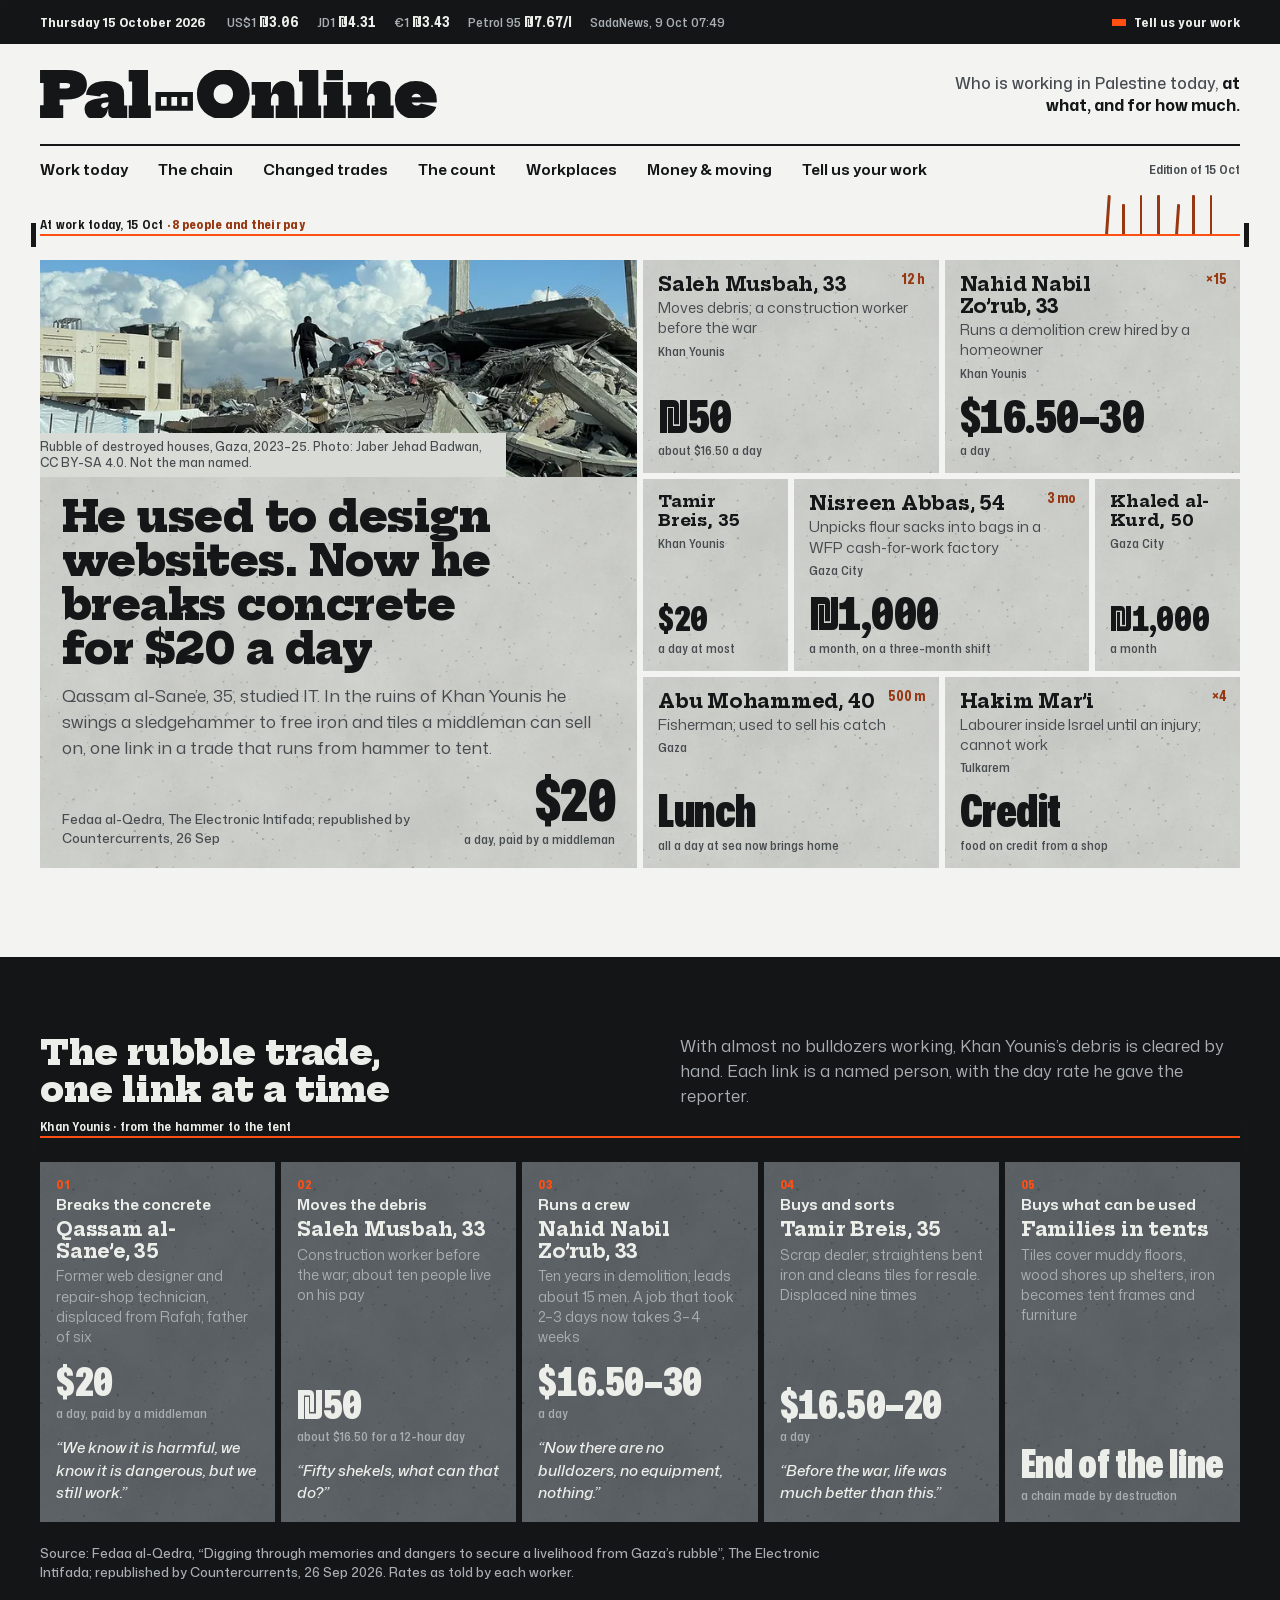
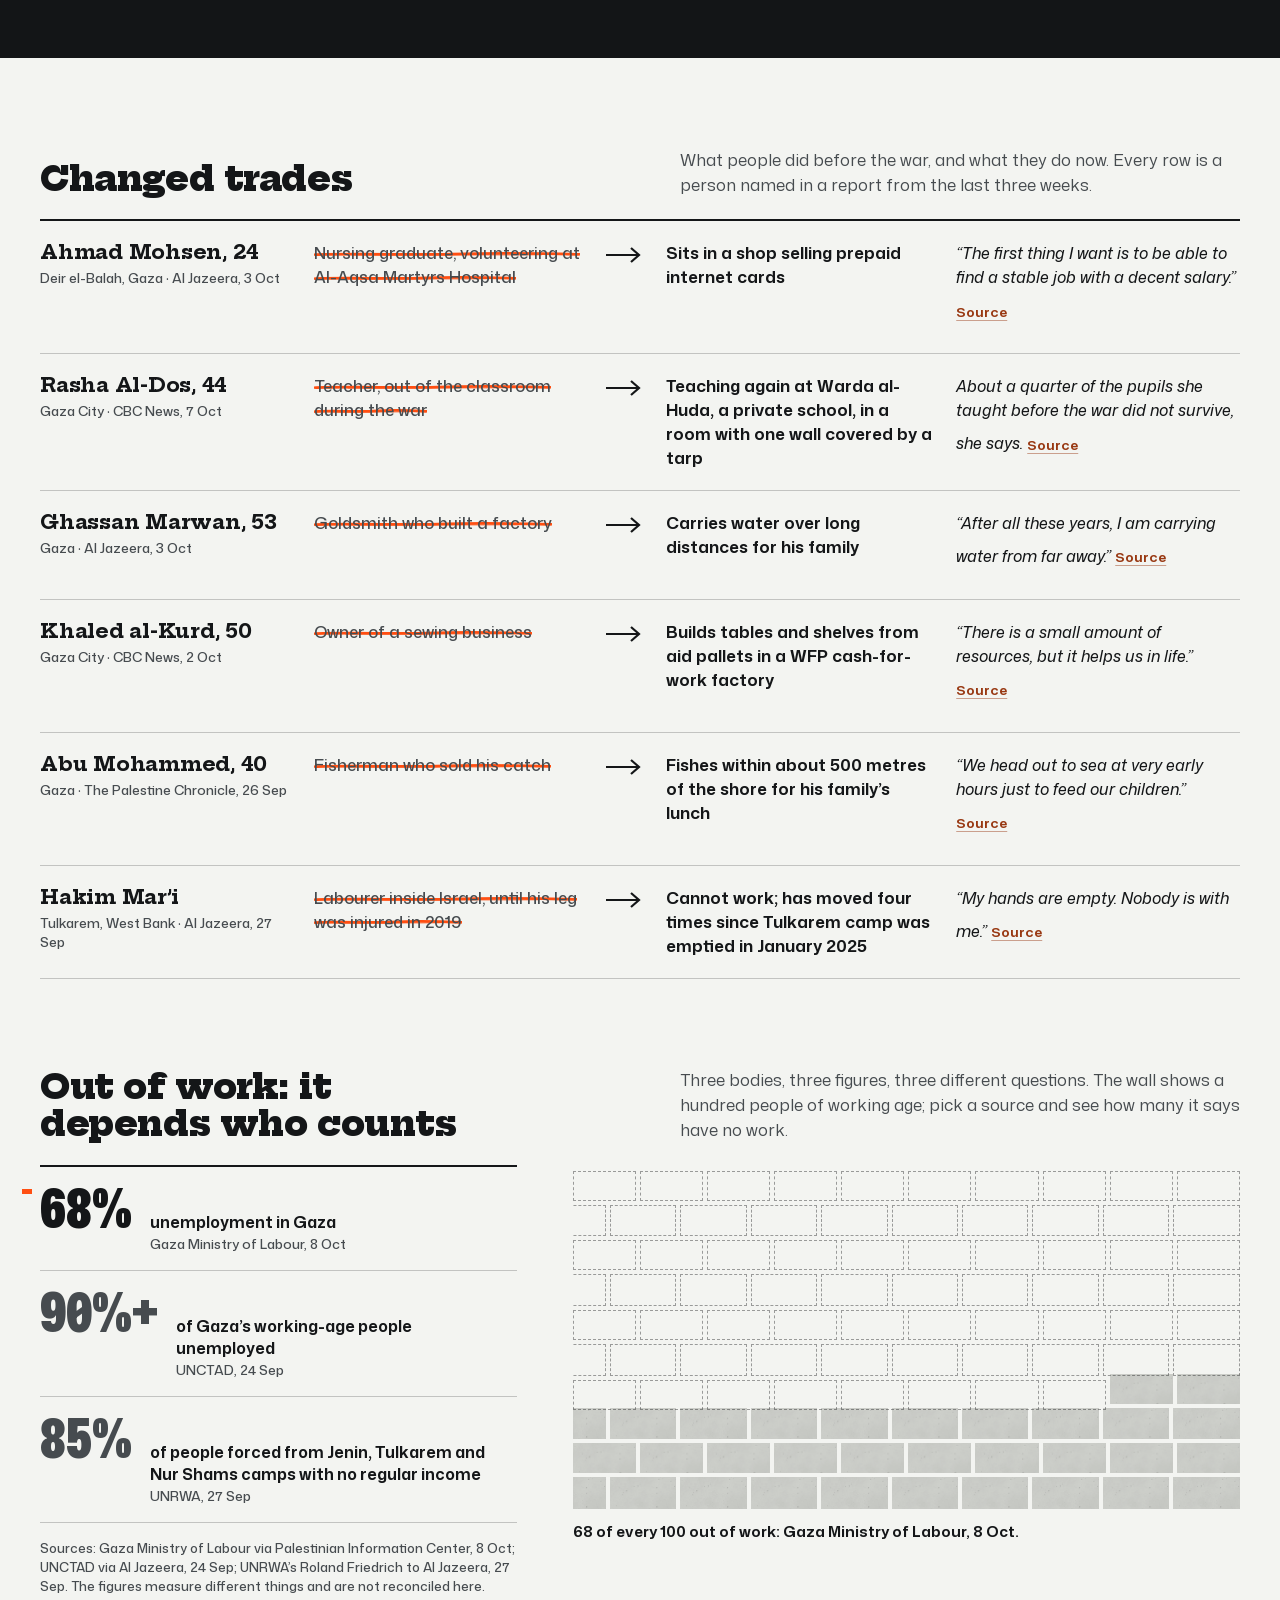
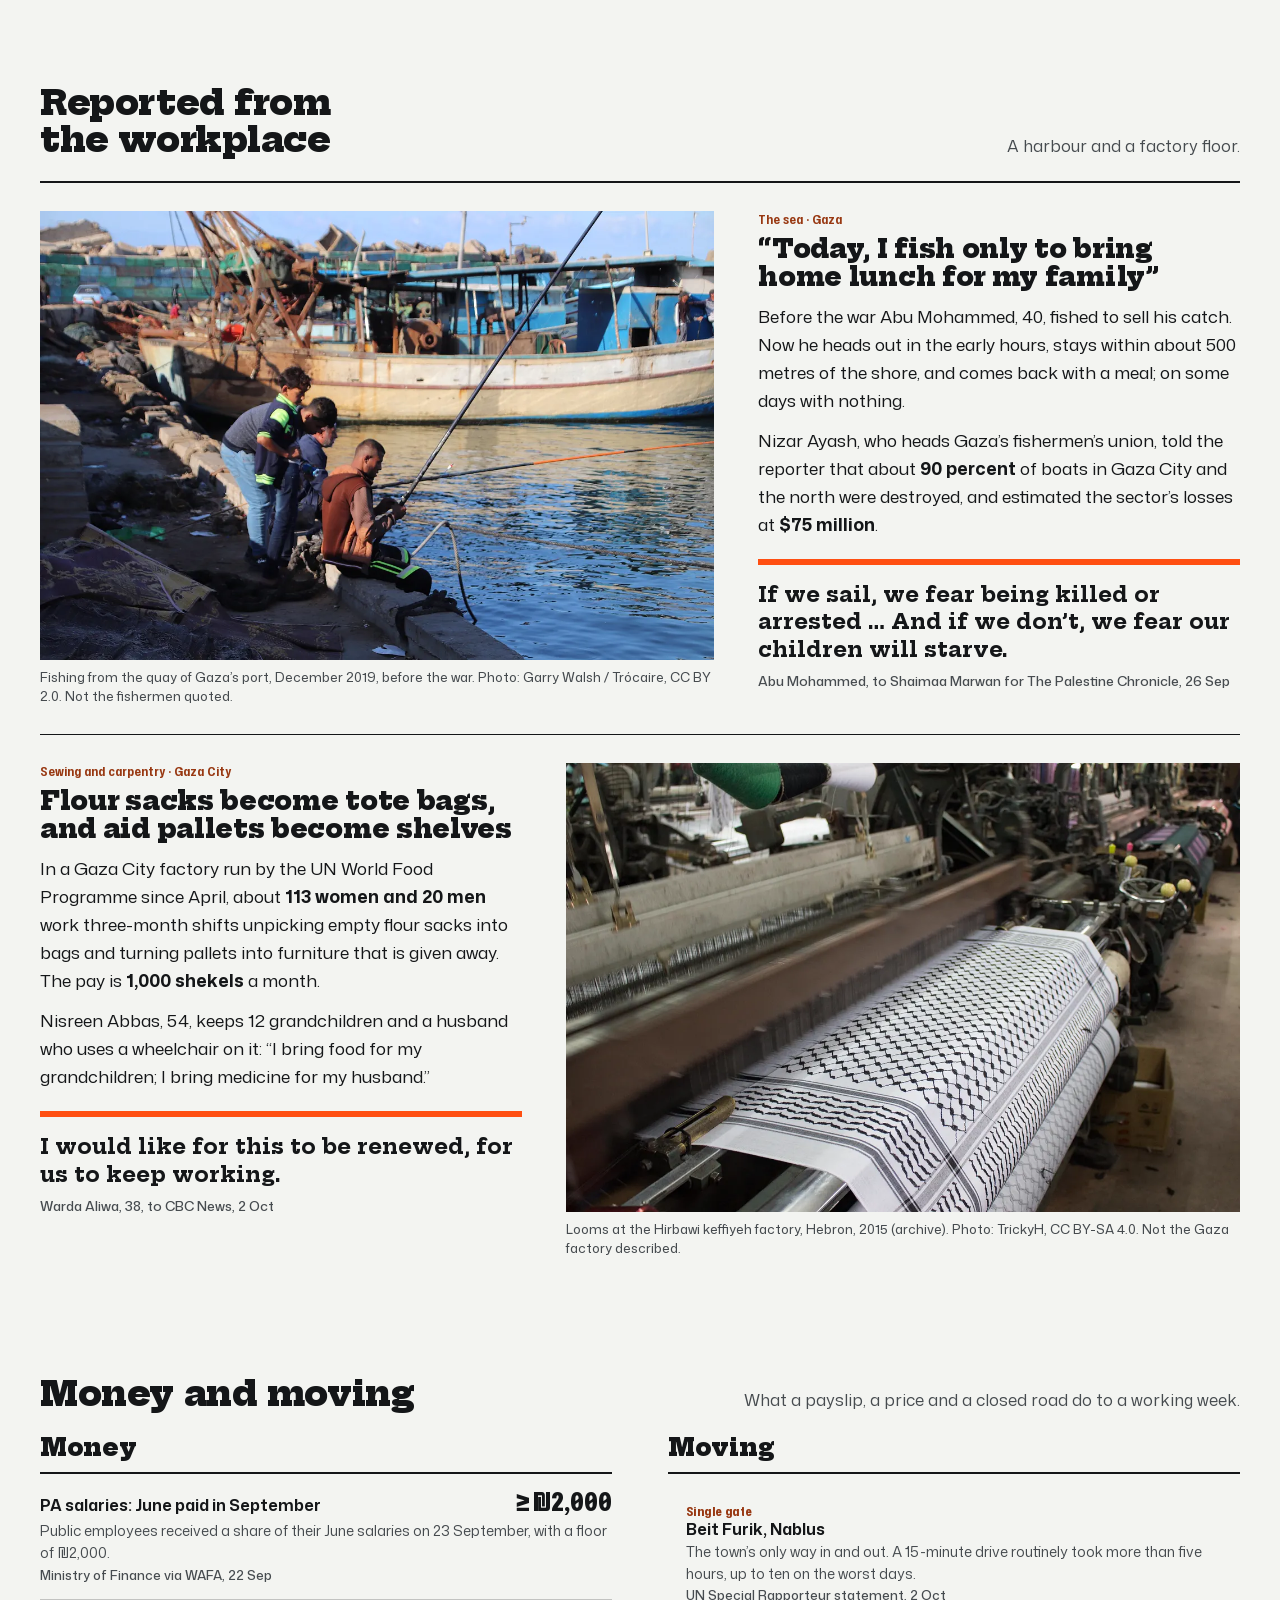
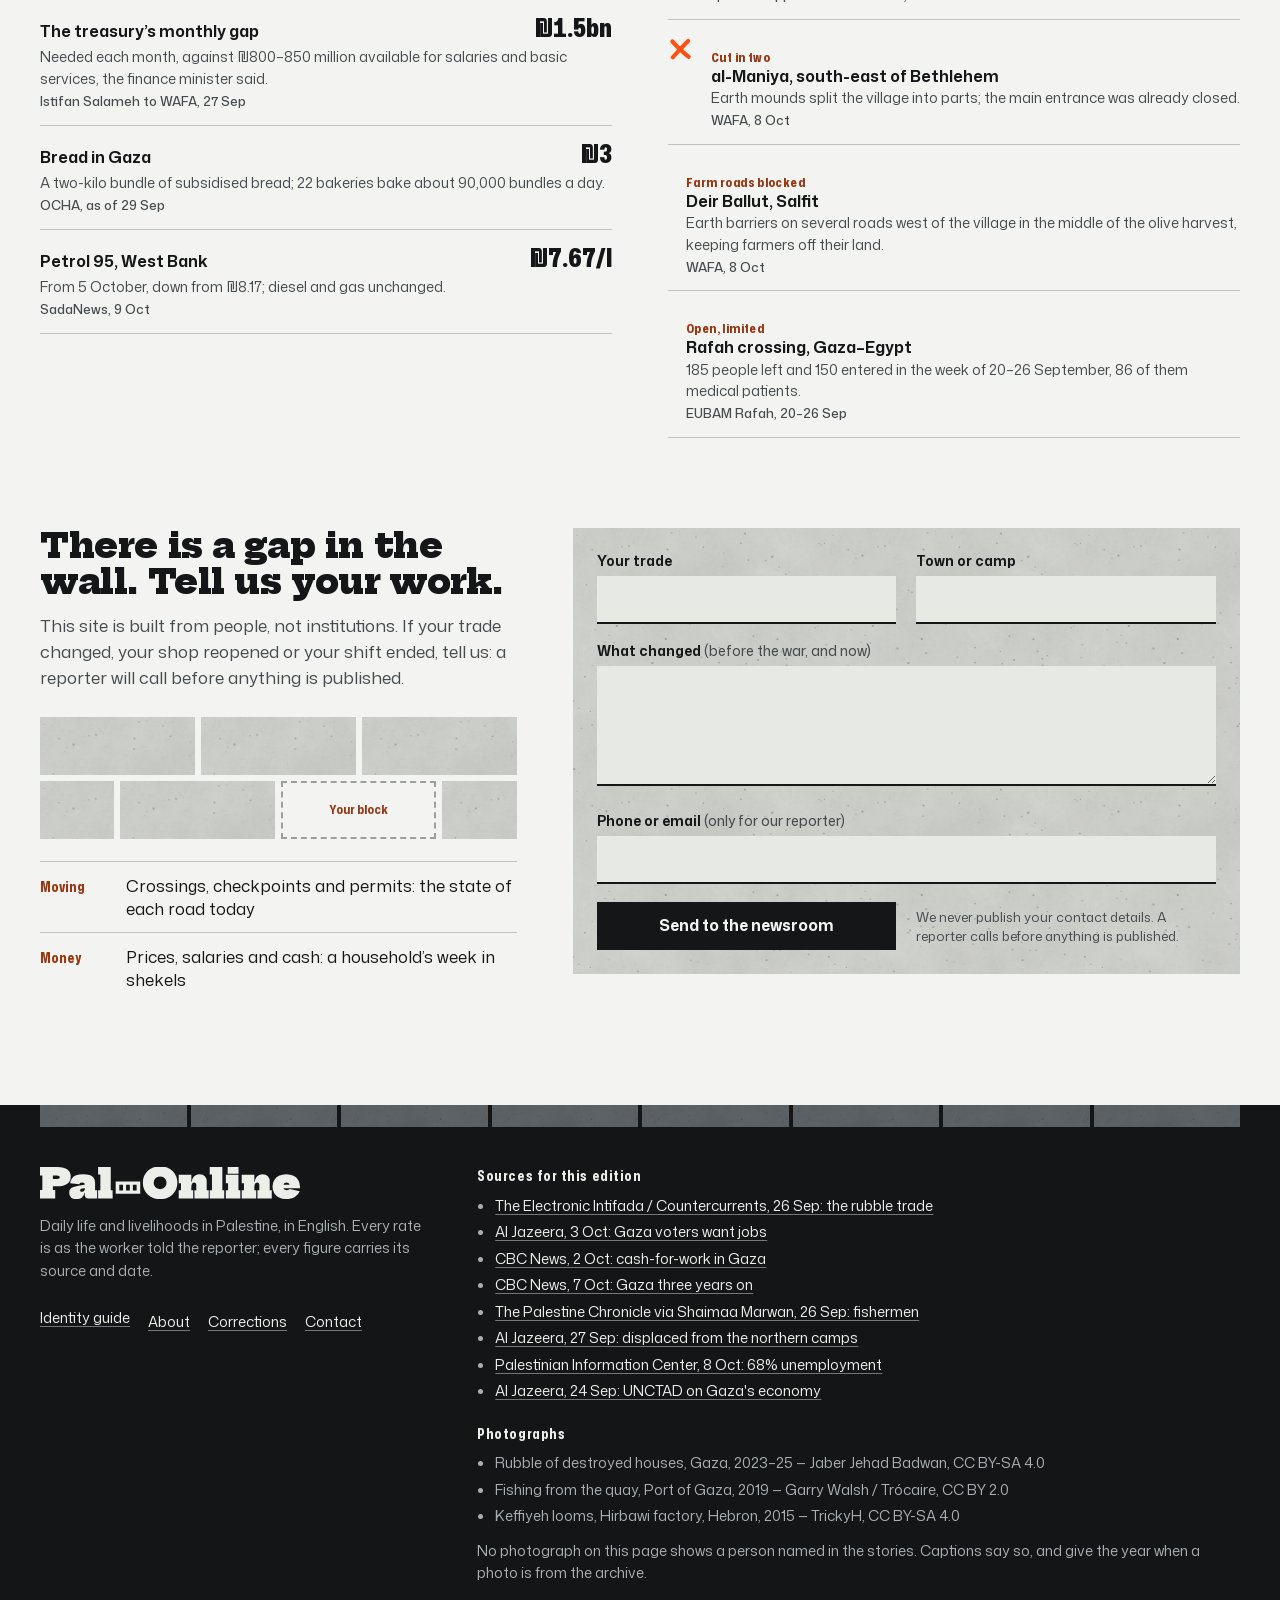
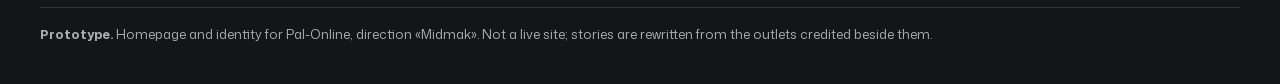
==== home.html @ 7cba5604 "Add Pal-Online «Midmak» identity guide and homepage prototype Identity built from zero: Hepta Slab w" ====
<!doctype html>
<html lang="en">
<head>
<meta charset="utf-8">
<meta name="viewport" content="width=device-width, initial-scale=1">
<meta name="robots" content="noindex, nofollow">
<title>Pal-Online — who is working in Palestine today</title>
<meta name="description" content="Who is working in Palestine today, at what, and for how much: named workers, their trades and their pay, every figure with its source.">
<meta name="theme-color" content="#F3F4F1" media="(prefers-color-scheme: light)">
<meta name="theme-color" content="#101213" media="(prefers-color-scheme: dark)">
<link rel="icon" href="assets/brand/favicon.svg?v=6" type="image/svg+xml">
<link rel="preload" href="assets/fonts/hepta-slab-800.woff2?v=1" as="font" type="font/woff2" crossorigin>
<link rel="preload" href="assets/fonts/mona-sans.woff2?v=1" as="font" type="font/woff2" crossorigin>
<link rel="stylesheet" href="assets/css/po.css?v=6">
<link rel="stylesheet" href="assets/css/home.css?v=6">
</head>
<body>
<!--
THESIS: Palestine reported by livelihood, built as a wall: every worker is a block with a name, a trade, a place and a rate; today's course is laid on top. Refuses the broadsheet grid of headline, photo and hairlines.
OWN-WORLD: lime-mortar ground, cast-concrete blocks (three-core hollow block) in running bond, charcoal ink, one orange mason's line, oxide rebar, sprayed marks for state. Hepta Slab (block serif) over Mona Sans.
STORY: the reader meets named people and what they are paid before any institution, sees whose count says what, and adds their own block.
FIRST VIEWPORT: wordmark with the block hyphen; the line stretched across; the lead (photo opening, headline, rate) as a corner two blocks wide, three courses high; seven people bonded beside it.
FORM: Midmak, candidate 4 of 7; seed 8b1ac050.
FINISH: unreviewed and undocumented is unfinished; this build ends with the finish review, the verdict, and DESIGN.md
-->
<div id="loader" aria-hidden="true"><div class="ld"><div class="ld-line"><svg viewBox="0 0 1000 120" preserveAspectRatio="none"><rect class="ld-pin" x="-6" y="40" width="12" height="40"/><rect class="ld-pin" x="994" y="40" width="12" height="40"/><path class="ld-string" d="M0 60Q500 106 1000 60"/></svg></div><svg class="ld-word" viewBox="42 0 12724 1544" role="img" aria-label="Pal-Online"><path class="ld-pal" fill="currentColor" d="M42 1544V1130H156V414H42V0H672V1130H786V1544ZM546 944V590H878Q943 590 975.5 567.5Q1008 545 1008.0 500.42056074766356Q1008 455 972.5 434.5Q937 414 880 414H580V0H900Q1223 0 1384.5 124.26701570680632Q1546.0 248.53403141361264 1546 470Q1546 582 1503.5 670.0Q1461 758 1378.0 819.0Q1295 880 1173.5 912.0Q1052 944 894 944ZM2412 1544Q2325 1544 2277.5 1496.0Q2230 1448 2230 1360V1170L2258 1130L2242 1018L2230 966V862Q2230 821 2212.5 798.0Q2195 775 2166.5 765.5Q2138 756 2106 756Q2061 756 2022.5 774.5Q1984 793 1970 846L1516 792Q1533 663 1602.0 563.5Q1671 464 1807.5 408.0Q1944 352 2164 352Q2336 352 2465.0 391.5Q2594 431 2666.0 524.0Q2738 617 2738 776V1136H2838V1544ZM1830 1574Q1649 1574 1559.5 1488.5Q1470 1403 1470 1262Q1470 1100 1585.5 1021.5Q1701 943 1920 912L2284 858V1026L2114 1052Q2054 1059 2028.0 1083.0Q2002 1107 2002 1142Q2002 1178 2027.0 1197.0Q2052 1216 2092 1216Q2127 1216 2161.5 1197.5Q2196 1179 2219.0 1136.0Q2242 1093 2242 1018L2288 1252H2220Q2198 1418 2094.5 1496.0Q1991 1574 1830 1574ZM3504 1138H3596V1544H2886V1138H2996V370H2886V-36H3504Z"/><path class="ld-block" fill="var(--block-fill,currentColor)" fill-rule="evenodd" d="M3746 708h1200v600h-1200zM3922 868h183v280h-183zM4255 868h183v280h-183zM4587 868h183v280h-183z"/><path class="ld-online" fill="currentColor" d="M5920 1572Q5733 1572 5577.5 1513.5Q5422 1455 5309.5 1347.5Q5197 1240 5135.5 1092.8218298555378Q5074.0 945.6436597110754 5074.0 767.7817014446227Q5074 592 5135.5 446.5Q5197 301 5309.5 194.5Q5422 88 5577.5 30.0Q5733 -28 5920.5 -28.0Q6108 -28 6262.839211618257 29.966666666666697Q6417.678423236514 87.9333333333334 6530.339211618257 194.4666666666667Q6643 301 6704.5 446.64516129032256Q6766.0 592.2903225806451 6766.0 768.1048387096774Q6766 946 6704.5 1093.0Q6643 1240 6530.274193548387 1347.5345911949685Q6417.548387096775 1455.0691823899372 6262.619815668203 1513.5345911949685Q6107.6912442396315 1572.0 5920 1572ZM5920 1084Q6012 1084 6082.5 1043.5Q6153 1003 6192.5 931.8472222222222Q6232.0 860.6944444444445 6232 768Q6232.0 677.2346368715084 6192.541082164329 607.7625698324023Q6153.082164328657 538.2905027932961 6082.541082164329 499.14525139664806Q6012 460 5920 460Q5828 460 5757.458917835671 499.14525139664806Q5686.917835671343 538.2905027932961 5647.458917835671 607.7625698324023Q5608.0 677.2346368715084 5608 768Q5608.0 860.6944444444445 5647.5 931.8472222222222Q5687 1003 5757.5 1043.5Q5828 1084 5920 1084ZM7448 1138H7540V1544H6830V1138H6940V790H6830V384H7448ZM7692 1138V884Q7692 827 7663.5 792.5Q7635 758 7588 758Q7545 758 7513.5 788.0Q7482 818 7465.0 872.5Q7448 927 7448 1002L7380 740H7464Q7481 613 7531.5 527.5Q7582 442 7663.0 399.0Q7744 356 7854 356Q8022 356 8111.0 449.0Q8200 542 8200 716V1138H8300V1544H7600V1138ZM8966 1138H9058V1544H8348V1138H8458V370H8348V-36H8966ZM9754 1138H9846V1544H9136V1138H9246V790H9136V384H9754ZM9226 -36H9758V328H9226ZM10532 1138H10624V1544H9914V1138H10024V790H9914V384H10532ZM10776 1138V884Q10776 827 10747.5 792.5Q10719 758 10672 758Q10629 758 10597.5 788.0Q10566 818 10549.0 872.5Q10532 927 10532 1002L10464 740H10548Q10565 613 10615.5 527.5Q10666 442 10747.0 399.0Q10828 356 10938 356Q11106 356 11195.0 449.0Q11284 542 11284 716V1138H11384V1544H10684V1138ZM12106 1572Q11896 1572 11742.5 1496.0Q11589 1420 11505.5 1283.5Q11422 1147 11422 964Q11422 782 11504.0 645.0Q11586 508 11737.0 432.0Q11888 356 12094 356Q12300 356 12451.0 432.0Q12602 508 12684.0 645.0Q12766 782 12766 964Q12766 983 12766.0 1001.5Q12766 1020 12766 1040H12266Q12268 1019 12268.0 997.0Q12268 975 12268 954Q12268 892 12248.5 849.0Q12229 806 12193.0 784.0Q12157 762 12108 762Q12058 762 12021.0 785.5Q11984 809 11964.0 854.0Q11944 899 11944 964Q11944 1015 11965.0 1053.5Q11986 1092 12024.5 1114.0Q12063 1136 12116 1136Q12164 1136 12200.5 1119.5Q12237 1103 12258 1076L12752 1190Q12685 1368 12517.0 1470.0Q12349 1572 12106 1572ZM11746 1040V872H12358L12346 1040Z"/></svg><p class="ld-note">Who is working in Palestine today</p></div></div>
<a class="skip" href="#today">Skip to today's course</a>
<div class="strip"><div class="wrap"><time datetime="2026-10-15">Thursday 15 October 2026</time><ul class="rates" aria-label="Exchange rates and fuel"><li>US$1 <b>₪3.06</b></li><li>JD1 <b>₪4.31</b></li><li>€1 <b>₪3.43</b></li><li>Petrol 95 <b>₪7.67/l</b></li><li class="by">SadaNews, 9 Oct 07:49</li></ul><a class="tell-link" href="#tell">Tell us your work</a></div></div>
<header class="mast"><div class="wrap"><a class="home" href="home.html" aria-label="Pal-Online, home"><svg viewBox="42 0 12724 1544" role="img" aria-label="Pal-Online"><path fill="currentColor" d="M42 1544V1130H156V414H42V0H672V1130H786V1544ZM546 944V590H878Q943 590 975.5 567.5Q1008 545 1008.0 500.42056074766356Q1008 455 972.5 434.5Q937 414 880 414H580V0H900Q1223 0 1384.5 124.26701570680632Q1546.0 248.53403141361264 1546 470Q1546 582 1503.5 670.0Q1461 758 1378.0 819.0Q1295 880 1173.5 912.0Q1052 944 894 944ZM2412 1544Q2325 1544 2277.5 1496.0Q2230 1448 2230 1360V1170L2258 1130L2242 1018L2230 966V862Q2230 821 2212.5 798.0Q2195 775 2166.5 765.5Q2138 756 2106 756Q2061 756 2022.5 774.5Q1984 793 1970 846L1516 792Q1533 663 1602.0 563.5Q1671 464 1807.5 408.0Q1944 352 2164 352Q2336 352 2465.0 391.5Q2594 431 2666.0 524.0Q2738 617 2738 776V1136H2838V1544ZM1830 1574Q1649 1574 1559.5 1488.5Q1470 1403 1470 1262Q1470 1100 1585.5 1021.5Q1701 943 1920 912L2284 858V1026L2114 1052Q2054 1059 2028.0 1083.0Q2002 1107 2002 1142Q2002 1178 2027.0 1197.0Q2052 1216 2092 1216Q2127 1216 2161.5 1197.5Q2196 1179 2219.0 1136.0Q2242 1093 2242 1018L2288 1252H2220Q2198 1418 2094.5 1496.0Q1991 1574 1830 1574ZM3504 1138H3596V1544H2886V1138H2996V370H2886V-36H3504Z"/><path fill="var(--block-fill,currentColor)" fill-rule="evenodd" d="M3746 708h1200v600h-1200zM3922 868h183v280h-183zM4255 868h183v280h-183zM4587 868h183v280h-183z"/><path fill="currentColor" d="M5920 1572Q5733 1572 5577.5 1513.5Q5422 1455 5309.5 1347.5Q5197 1240 5135.5 1092.8218298555378Q5074.0 945.6436597110754 5074.0 767.7817014446227Q5074 592 5135.5 446.5Q5197 301 5309.5 194.5Q5422 88 5577.5 30.0Q5733 -28 5920.5 -28.0Q6108 -28 6262.839211618257 29.966666666666697Q6417.678423236514 87.9333333333334 6530.339211618257 194.4666666666667Q6643 301 6704.5 446.64516129032256Q6766.0 592.2903225806451 6766.0 768.1048387096774Q6766 946 6704.5 1093.0Q6643 1240 6530.274193548387 1347.5345911949685Q6417.548387096775 1455.0691823899372 6262.619815668203 1513.5345911949685Q6107.6912442396315 1572.0 5920 1572ZM5920 1084Q6012 1084 6082.5 1043.5Q6153 1003 6192.5 931.8472222222222Q6232.0 860.6944444444445 6232 768Q6232.0 677.2346368715084 6192.541082164329 607.7625698324023Q6153.082164328657 538.2905027932961 6082.541082164329 499.14525139664806Q6012 460 5920 460Q5828 460 5757.458917835671 499.14525139664806Q5686.917835671343 538.2905027932961 5647.458917835671 607.7625698324023Q5608.0 677.2346368715084 5608 768Q5608.0 860.6944444444445 5647.5 931.8472222222222Q5687 1003 5757.5 1043.5Q5828 1084 5920 1084ZM7448 1138H7540V1544H6830V1138H6940V790H6830V384H7448ZM7692 1138V884Q7692 827 7663.5 792.5Q7635 758 7588 758Q7545 758 7513.5 788.0Q7482 818 7465.0 872.5Q7448 927 7448 1002L7380 740H7464Q7481 613 7531.5 527.5Q7582 442 7663.0 399.0Q7744 356 7854 356Q8022 356 8111.0 449.0Q8200 542 8200 716V1138H8300V1544H7600V1138ZM8966 1138H9058V1544H8348V1138H8458V370H8348V-36H8966ZM9754 1138H9846V1544H9136V1138H9246V790H9136V384H9754ZM9226 -36H9758V328H9226ZM10532 1138H10624V1544H9914V1138H10024V790H9914V384H10532ZM10776 1138V884Q10776 827 10747.5 792.5Q10719 758 10672 758Q10629 758 10597.5 788.0Q10566 818 10549.0 872.5Q10532 927 10532 1002L10464 740H10548Q10565 613 10615.5 527.5Q10666 442 10747.0 399.0Q10828 356 10938 356Q11106 356 11195.0 449.0Q11284 542 11284 716V1138H11384V1544H10684V1138ZM12106 1572Q11896 1572 11742.5 1496.0Q11589 1420 11505.5 1283.5Q11422 1147 11422 964Q11422 782 11504.0 645.0Q11586 508 11737.0 432.0Q11888 356 12094 356Q12300 356 12451.0 432.0Q12602 508 12684.0 645.0Q12766 782 12766 964Q12766 983 12766.0 1001.5Q12766 1020 12766 1040H12266Q12268 1019 12268.0 997.0Q12268 975 12268 954Q12268 892 12248.5 849.0Q12229 806 12193.0 784.0Q12157 762 12108 762Q12058 762 12021.0 785.5Q11984 809 11964.0 854.0Q11944 899 11944 964Q11944 1015 11965.0 1053.5Q11986 1092 12024.5 1114.0Q12063 1136 12116 1136Q12164 1136 12200.5 1119.5Q12237 1103 12258 1076L12752 1190Q12685 1368 12517.0 1470.0Q12349 1572 12106 1572ZM11746 1040V872H12358L12346 1040Z"/></svg></a><p class="motto">Who is working in Palestine today, <b>at what, and for how much.</b></p><nav class="nav" aria-label="Sections"><a href="#today">Work today</a><a href="#chain">The chain</a><a href="#trades">Changed trades</a><a href="#count">The count</a><a href="#workplace">Workplaces</a><a href="#money">Money &amp; moving</a><a href="#tell">Tell us your work</a><span class="ed">Edition of 15 Oct</span></nav></div></header><div class="bar" aria-hidden="true"><div class="wrap"><a class="home" href="home.html" tabindex="-1"><svg viewBox="42 0 12724 1544" role="img" aria-label="Pal-Online"><path fill="currentColor" d="M42 1544V1130H156V414H42V0H672V1130H786V1544ZM546 944V590H878Q943 590 975.5 567.5Q1008 545 1008.0 500.42056074766356Q1008 455 972.5 434.5Q937 414 880 414H580V0H900Q1223 0 1384.5 124.26701570680632Q1546.0 248.53403141361264 1546 470Q1546 582 1503.5 670.0Q1461 758 1378.0 819.0Q1295 880 1173.5 912.0Q1052 944 894 944ZM2412 1544Q2325 1544 2277.5 1496.0Q2230 1448 2230 1360V1170L2258 1130L2242 1018L2230 966V862Q2230 821 2212.5 798.0Q2195 775 2166.5 765.5Q2138 756 2106 756Q2061 756 2022.5 774.5Q1984 793 1970 846L1516 792Q1533 663 1602.0 563.5Q1671 464 1807.5 408.0Q1944 352 2164 352Q2336 352 2465.0 391.5Q2594 431 2666.0 524.0Q2738 617 2738 776V1136H2838V1544ZM1830 1574Q1649 1574 1559.5 1488.5Q1470 1403 1470 1262Q1470 1100 1585.5 1021.5Q1701 943 1920 912L2284 858V1026L2114 1052Q2054 1059 2028.0 1083.0Q2002 1107 2002 1142Q2002 1178 2027.0 1197.0Q2052 1216 2092 1216Q2127 1216 2161.5 1197.5Q2196 1179 2219.0 1136.0Q2242 1093 2242 1018L2288 1252H2220Q2198 1418 2094.5 1496.0Q1991 1574 1830 1574ZM3504 1138H3596V1544H2886V1138H2996V370H2886V-36H3504Z"/><path fill="var(--block-fill,currentColor)" fill-rule="evenodd" d="M3746 708h1200v600h-1200zM3922 868h183v280h-183zM4255 868h183v280h-183zM4587 868h183v280h-183z"/><path fill="currentColor" d="M5920 1572Q5733 1572 5577.5 1513.5Q5422 1455 5309.5 1347.5Q5197 1240 5135.5 1092.8218298555378Q5074.0 945.6436597110754 5074.0 767.7817014446227Q5074 592 5135.5 446.5Q5197 301 5309.5 194.5Q5422 88 5577.5 30.0Q5733 -28 5920.5 -28.0Q6108 -28 6262.839211618257 29.966666666666697Q6417.678423236514 87.9333333333334 6530.339211618257 194.4666666666667Q6643 301 6704.5 446.64516129032256Q6766.0 592.2903225806451 6766.0 768.1048387096774Q6766 946 6704.5 1093.0Q6643 1240 6530.274193548387 1347.5345911949685Q6417.548387096775 1455.0691823899372 6262.619815668203 1513.5345911949685Q6107.6912442396315 1572.0 5920 1572ZM5920 1084Q6012 1084 6082.5 1043.5Q6153 1003 6192.5 931.8472222222222Q6232.0 860.6944444444445 6232 768Q6232.0 677.2346368715084 6192.541082164329 607.7625698324023Q6153.082164328657 538.2905027932961 6082.541082164329 499.14525139664806Q6012 460 5920 460Q5828 460 5757.458917835671 499.14525139664806Q5686.917835671343 538.2905027932961 5647.458917835671 607.7625698324023Q5608.0 677.2346368715084 5608 768Q5608.0 860.6944444444445 5647.5 931.8472222222222Q5687 1003 5757.5 1043.5Q5828 1084 5920 1084ZM7448 1138H7540V1544H6830V1138H6940V790H6830V384H7448ZM7692 1138V884Q7692 827 7663.5 792.5Q7635 758 7588 758Q7545 758 7513.5 788.0Q7482 818 7465.0 872.5Q7448 927 7448 1002L7380 740H7464Q7481 613 7531.5 527.5Q7582 442 7663.0 399.0Q7744 356 7854 356Q8022 356 8111.0 449.0Q8200 542 8200 716V1138H8300V1544H7600V1138ZM8966 1138H9058V1544H8348V1138H8458V370H8348V-36H8966ZM9754 1138H9846V1544H9136V1138H9246V790H9136V384H9754ZM9226 -36H9758V328H9226ZM10532 1138H10624V1544H9914V1138H10024V790H9914V384H10532ZM10776 1138V884Q10776 827 10747.5 792.5Q10719 758 10672 758Q10629 758 10597.5 788.0Q10566 818 10549.0 872.5Q10532 927 10532 1002L10464 740H10548Q10565 613 10615.5 527.5Q10666 442 10747.0 399.0Q10828 356 10938 356Q11106 356 11195.0 449.0Q11284 542 11284 716V1138H11384V1544H10684V1138ZM12106 1572Q11896 1572 11742.5 1496.0Q11589 1420 11505.5 1283.5Q11422 1147 11422 964Q11422 782 11504.0 645.0Q11586 508 11737.0 432.0Q11888 356 12094 356Q12300 356 12451.0 432.0Q12602 508 12684.0 645.0Q12766 782 12766 964Q12766 983 12766.0 1001.5Q12766 1020 12766 1040H12266Q12268 1019 12268.0 997.0Q12268 975 12268 954Q12268 892 12248.5 849.0Q12229 806 12193.0 784.0Q12157 762 12108 762Q12058 762 12021.0 785.5Q11984 809 11964.0 854.0Q11944 899 11944 964Q11944 1015 11965.0 1053.5Q11986 1092 12024.5 1114.0Q12063 1136 12116 1136Q12164 1136 12200.5 1119.5Q12237 1103 12258 1076L12752 1190Q12685 1368 12517.0 1470.0Q12349 1572 12106 1572ZM11746 1040V872H12358L12346 1040Z"/></svg></a><nav><a href="#today" tabindex="-1">Work today</a><a href="#chain" tabindex="-1">The chain</a><a href="#trades" tabindex="-1">Changed trades</a><a href="#count" tabindex="-1">The count</a><a href="#workplace" tabindex="-1">Workplaces</a><a href="#money" tabindex="-1">Money &amp; moving</a><a href="#tell" tabindex="-1">Tell us your work</a></nav></div><span class="bar-rider"></span></div>
<main>
<section class="today wrap" id="today" aria-labelledby="today-h"><h2 class="sr" id="today-h">At work today</h2><div class="mline" id="line-today"><span class="tag">At work today, 15 Oct <b>· 8 people and their pay</b></span><div class="rebar" aria-hidden="true"><i></i><i></i><i></i><i></i><i></i><i></i><i></i></div><svg viewBox="0 0 1000 30" preserveAspectRatio="none" aria-hidden="true"><path class="string" d="M0 15L1000 15"/></svg></div><div class="wall hero lay" data-line="line-today"><article class="blk lead" id="lead"><figure class="opening"><img src="assets/img/photo/gaza-man-on-rubble-1200.webp?v=6" srcset="assets/img/photo/gaza-man-on-rubble-700.webp?v=6 700w, assets/img/photo/gaza-man-on-rubble-1200.webp?v=6 1200w, assets/img/photo/gaza-man-on-rubble-1800.webp?v=6 1800w" sizes="(max-width:1100px) 100vw, 680px" width="1800" height="1012" alt="A man stands on top of a mound of concrete rubble and twisted debris from collapsed houses in Gaza." fetchpriority="high"><figcaption>Rubble of destroyed houses, Gaza, 2023–25. Photo: Jaber Jehad Badwan, CC BY-SA 4.0. Not the man named.</figcaption></figure><div class="txt"><h1><a href="#lead-story">He used to design websites. Now he breaks concrete for $20 a day</a></h1><p class="dek">Qassam al-Sane’e, 35, studied IT. In the ruins of Khan Younis he swings a sledgehammer to free iron and tiles a middleman can sell on, one link in a trade that runs from hammer to tent.</p><div class="meta"><p class="src">Fedaa al-Qedra, The Electronic Intifada; republished by Countercurrents, 26 Sep</p><p class="rate num">$20<small>a day, paid by a middleman</small></p></div></div></article><article class="blk who w"><span class="chalk" title="length of his working day">12 h</span><h3><a href="#chain">Saleh Musbah, 33</a></h3><p class="trade">Moves debris; a construction worker before the war</p><p class="place">Khan Younis</p><p class="rate num">₪50<small>about $16.50 a day</small></p></article><article class="blk who w"><span class="chalk" title="men in his crew">×15</span><h3><a href="#chain">Nahid Nabil Zo’rub, 33</a></h3><p class="trade">Runs a demolition crew hired by a homeowner</p><p class="place">Khan Younis</p><p class="rate num">$16.50–30<small>a day</small></p></article><article class="blk who h"><h3><a href="#chain">Tamir Breis, 35</a></h3><p class="place">Khan Younis</p><p class="rate num">$20<small>a day at most</small></p></article><article class="blk who w"><span class="chalk" title="length of the shift">3 mo</span><h3><a href="#sewing">Nisreen Abbas, 54</a></h3><p class="trade">Unpicks flour sacks into bags in a WFP cash-for-work factory</p><p class="place">Gaza City</p><p class="rate num">₪1,000<small>a month, on a three-month shift</small></p></article><article class="blk who h"><h3><a href="#sewing">Khaled al-Kurd, 50</a></h3><p class="place">Gaza City</p><p class="rate num">₪1,000<small>a month</small></p></article><article class="blk who w"><span class="chalk" title="furthest he goes from shore">500 m</span><h3><a href="#sea">Abu Mohammed, 40</a></h3><p class="trade">Fisherman; used to sell his catch</p><p class="place">Gaza</p><p class="rate num">Lunch<small>all a day at sea now brings home</small></p></article><article class="blk who w"><span class="chalk" title="times he has moved since January 2025">×4</span><h3><a href="#trades">Hakim Mar’i</a></h3><p class="trade">Labourer inside Israel until an injury; cannot work</p><p class="place">Tulkarem</p><p class="rate num">Credit<small>food on credit from a shop</small></p></article></div></section>

<section class="chain" id="chain" aria-labelledby="chain-h"><div class="wrap"><div class="sec-head"><h2 id="chain-h">The rubble trade, one link at a time</h2><p>With almost no bulldozers working, Khan Younis’s debris is cleared by hand. Each link is a named person, with the day rate he gave the reporter.</p></div><div class="mline" id="line-chain"><span class="tag">Khan Younis · from the hammer to the tent</span><svg viewBox="0 0 1000 30" preserveAspectRatio="none" aria-hidden="true"><path class="string" d="M0 15L1000 15"/></svg></div><ol class="wall links lay" data-line="line-chain"><li class="blk blk--night w"><span class="step">01</span><p class="role">Breaks the concrete</p><h3>Qassam al-Sane’e, 35</h3><p class="who-is">Former web designer and repair-shop technician, displaced from Rafah; father of six</p><p class="rate num">$20<small>a day, paid by a middleman</small></p><q>We know it is harmful, we know it is dangerous, but we still work.</q></li><li class="blk blk--night w"><span class="step">02</span><p class="role">Moves the debris</p><h3>Saleh Musbah, 33</h3><p class="who-is">Construction worker before the war; about ten people live on his pay</p><p class="rate num">₪50<small>about $16.50 for a 12-hour day</small></p><q>Fifty shekels, what can that do?</q></li><li class="blk blk--night w"><span class="step">03</span><p class="role">Runs a crew</p><h3>Nahid Nabil Zo’rub, 33</h3><p class="who-is">Ten years in demolition; leads about 15 men. A job that took 2–3 days now takes 3–4 weeks</p><p class="rate num">$16.50–30<small>a day</small></p><q>Now there are no bulldozers, no equipment, nothing.</q></li><li class="blk blk--night w"><span class="step">04</span><p class="role">Buys and sorts</p><h3>Tamir Breis, 35</h3><p class="who-is">Scrap dealer; straightens bent iron and cleans tiles for resale. Displaced nine times</p><p class="rate num">$16.50–20<small>a day</small></p><q>Before the war, life was much better than this.</q></li><li class="blk blk--night w"><span class="step">05</span><p class="role">Buys what can be used</p><h3>Families in tents</h3><p class="who-is">Tiles cover muddy floors, wood shores up shelters, iron becomes tent frames and furniture</p><p class="rate num">End of the line<small>a chain made by destruction</small></p></li></ol><p class="src">Source: Fedaa al-Qedra, “Digging through memories and dangers to secure a livelihood from Gaza’s rubble”, The Electronic Intifada; republished by Countercurrents, 26 Sep 2026. Rates as told by each worker.</p></div></section>
<section class="sec wrap" id="trades" aria-labelledby="trades-h"><div class="sec-head"><h2 id="trades-h">Changed trades</h2><p>What people did before the war, and what they do now. Every row is a person named in a report from the last three weeks.</p></div><ul class="reg"><li data-spray><div><h3>Ahmad Mohsen, 24</h3><p class="meta">Deir el-Balah, Gaza · Al Jazeera, 3 Oct</p></div><p class="was"><span class="sr">Was: </span><span class="spray">Nursing graduate, volunteering at Al-Aqsa Martyrs Hospital</span></p><svg class="to" viewBox="0 0 40 20" aria-hidden="true"><path fill="none" stroke="currentColor" stroke-width="2.2" d="M2 10h33M27 3l8 7-8 7"/></svg><p class="now"><span class="sr">Now: </span>Sits in a shop selling prepaid internet cards</p><p class="words">“The first thing I want is to be able to find a stable job with a decent salary.” <a href="https://www.aljazeera.com/news/2026/10/3/gaza-voters-want-jobs-and-security-as-palestinian-elections-approach" rel="noopener">Source</a></p></li><li data-spray><div><h3>Rasha Al-Dos, 44</h3><p class="meta">Gaza City · CBC News, 7 Oct</p></div><p class="was"><span class="sr">Was: </span><span class="spray">Teacher, out of the classroom during the war</span></p><svg class="to" viewBox="0 0 40 20" aria-hidden="true"><path fill="none" stroke="currentColor" stroke-width="2.2" d="M2 10h33M27 3l8 7-8 7"/></svg><p class="now"><span class="sr">Now: </span>Teaching again at Warda al-Huda, a private school, in a room with one wall covered by a tarp</p><p class="words">About a quarter of the pupils she taught before the war did not survive, she says. <a href="https://www.cbc.ca/news/world/gaza-3-years-after-war-9.7372095" rel="noopener">Source</a></p></li><li data-spray><div><h3>Ghassan Marwan, 53</h3><p class="meta">Gaza · Al Jazeera, 3 Oct</p></div><p class="was"><span class="sr">Was: </span><span class="spray">Goldsmith who built a factory</span></p><svg class="to" viewBox="0 0 40 20" aria-hidden="true"><path fill="none" stroke="currentColor" stroke-width="2.2" d="M2 10h33M27 3l8 7-8 7"/></svg><p class="now"><span class="sr">Now: </span>Carries water over long distances for his family</p><p class="words">“After all these years, I am carrying water from far away.” <a href="https://www.aljazeera.com/news/2026/10/3/gaza-voters-want-jobs-and-security-as-palestinian-elections-approach" rel="noopener">Source</a></p></li><li data-spray><div><h3>Khaled al-Kurd, 50</h3><p class="meta">Gaza City · CBC News, 2 Oct</p></div><p class="was"><span class="sr">Was: </span><span class="spray">Owner of a sewing business</span></p><svg class="to" viewBox="0 0 40 20" aria-hidden="true"><path fill="none" stroke="currentColor" stroke-width="2.2" d="M2 10h33M27 3l8 7-8 7"/></svg><p class="now"><span class="sr">Now: </span>Builds tables and shelves from aid pallets in a WFP cash-for-work factory</p><p class="words">“There is a small amount of resources, but it helps us in life.” <a href="https://www.cbc.ca/news/world/cash-for-work-program-gaza-9.7366177" rel="noopener">Source</a></p></li><li data-spray><div><h3>Abu Mohammed, 40</h3><p class="meta">Gaza · The Palestine Chronicle, 26 Sep</p></div><p class="was"><span class="sr">Was: </span><span class="spray">Fisherman who sold his catch</span></p><svg class="to" viewBox="0 0 40 20" aria-hidden="true"><path fill="none" stroke="currentColor" stroke-width="2.2" d="M2 10h33M27 3l8 7-8 7"/></svg><p class="now"><span class="sr">Now: </span>Fishes within about 500 metres of the shore for his family’s lunch</p><p class="words">“We head out to sea at very early hours just to feed our children.” <a href="https://shaimaamarwan95.substack.com/p/we-sail-so-our-children-dont-go-hungry" rel="noopener">Source</a></p></li><li data-spray><div><h3>Hakim Mar’i</h3><p class="meta">Tulkarem, West Bank · Al Jazeera, 27 Sep</p></div><p class="was"><span class="sr">Was: </span><span class="spray">Labourer inside Israel, until his leg was injured in 2019</span></p><svg class="to" viewBox="0 0 40 20" aria-hidden="true"><path fill="none" stroke="currentColor" stroke-width="2.2" d="M2 10h33M27 3l8 7-8 7"/></svg><p class="now"><span class="sr">Now: </span>Cannot work; has moved four times since Tulkarem camp was emptied in January 2025</p><p class="words">“My hands are empty. Nobody is with me.” <a href="https://www.aljazeera.com/features/2026/9/27/my-hands-are-empty-displaced-palestinians-struggle-to-survive" rel="noopener">Source</a></p></li></ul></section>
<section class="sec wrap" id="count" aria-labelledby="count-h"><div class="sec-head"><h2 id="count-h">Out of work: it depends who counts</h2><p>Three bodies, three figures, three different questions. The wall shows a hundred people of working age; pick a source and see how many it says have no work.</p></div><div class="count"><div><div class="figs" role="group" aria-label="Choose whose figure the wall shows"><button class="fig-btn" type="button" aria-pressed="true" data-out="68" data-cap="68 of every 100 out of work: Gaza Ministry of Labour, 8 Oct."><span class="big num">68%</span><span class="what">unemployment in Gaza</span><span class="who-said">Gaza Ministry of Labour, 8 Oct</span></button><button class="fig-btn" type="button" aria-pressed="false" data-out="91" data-cap="More than 90 of every 100: UNCTAD, 24 Sep. Shown as 91."><span class="big num">90%+</span><span class="what">of Gaza’s working-age people unemployed</span><span class="who-said">UNCTAD, 24 Sep</span></button><button class="fig-btn" type="button" aria-pressed="false" data-out="85" data-cap="85 of every 100 displaced from the three northern West Bank camps have no regular income: UNRWA, 27 Sep."><span class="big num">85%</span><span class="what">of people forced from Jenin, Tulkarem and Nur Shams camps with no regular income</span><span class="who-said">UNRWA, 27 Sep</span></button></div><p class="src count-note">Sources: Gaza Ministry of Labour via Palestinian Information Center, 8 Oct; UNCTAD via Al Jazeera, 24 Sep; UNRWA’s Roland Friedrich to Al Jazeera, 27 Sep. The figures measure different things and are not reconciled here.</p></div><div><div class="hundred" aria-hidden="true"><div class="crs"><span class="is-out"></span><span class="is-out"></span><span class="is-out"></span><span class="is-out"></span><span class="is-out"></span><span class="is-out"></span><span class="is-out"></span><span class="is-out"></span><span class="is-out"></span><span class="is-out"></span></div><div class="crs"><span class="is-out"></span><span class="is-out"></span><span class="is-out"></span><span class="is-out"></span><span class="is-out"></span><span class="is-out"></span><span class="is-out"></span><span class="is-out"></span><span class="is-out"></span><span class="is-out"></span><span class=bat></span></div><div class="crs"><span class="is-out"></span><span class="is-out"></span><span class="is-out"></span><span class="is-out"></span><span class="is-out"></span><span class="is-out"></span><span class="is-out"></span><span class="is-out"></span><span class="is-out"></span><span class="is-out"></span></div><div class="crs"><span class="is-out"></span><span class="is-out"></span><span class="is-out"></span><span class="is-out"></span><span class="is-out"></span><span class="is-out"></span><span class="is-out"></span><span class="is-out"></span><span class="is-out"></span><span class="is-out"></span><span class=bat></span></div><div class="crs"><span class="is-out"></span><span class="is-out"></span><span class="is-out"></span><span class="is-out"></span><span class="is-out"></span><span class="is-out"></span><span class="is-out"></span><span class="is-out"></span><span class="is-out"></span><span class="is-out"></span></div><div class="crs"><span class="is-out"></span><span class="is-out"></span><span class="is-out"></span><span class="is-out"></span><span class="is-out"></span><span class="is-out"></span><span class="is-out"></span><span class="is-out"></span><span class="is-out"></span><span class="is-out"></span><span class=bat></span></div><div class="crs"><span class="is-out"></span><span class="is-out"></span><span class="is-out"></span><span class="is-out"></span><span class="is-out"></span><span class="is-out"></span><span class="is-out"></span><span class="is-out"></span><span></span><span></span></div><div class="crs"><span></span><span></span><span></span><span></span><span></span><span></span><span></span><span></span><span></span><span></span><span class=bat></span></div><div class="crs"><span></span><span></span><span></span><span></span><span></span><span></span><span></span><span></span><span></span><span></span></div><div class="crs"><span></span><span></span><span></span><span></span><span></span><span></span><span></span><span></span><span></span><span></span><span class=bat></span></div></div><p class="count-cap" aria-live="polite">68 of every 100 out of work: Gaza Ministry of Labour, 8 Oct.</p></div></div></section>
<section class="sec wrap" id="workplace" aria-labelledby="wp-h"><div class="sec-head"><h2 id="wp-h">Reported from the workplace</h2><p>A harbour and a factory floor.</p></div><article class="desk" id="sea"><figure class="opening"><img src="assets/img/photo/gaza-fishermen-rods-2019-1200.webp?v=6" srcset="assets/img/photo/gaza-fishermen-rods-2019-700.webp?v=6 700w, assets/img/photo/gaza-fishermen-rods-2019-1200.webp?v=6 1200w, assets/img/photo/gaza-fishermen-rods-2019-1800.webp?v=6 1800w" sizes="(max-width:860px) 100vw, 56vw" width="1800" height="1200" alt="Three young men fish with long rods from the quay of Gaza&#x27;s port, a large wooden fishing boat moored behind them." loading="lazy" decoding="async"><figcaption>Fishing from the quay of Gaza’s port, December 2019, before the war. Photo: Garry Walsh / Trócaire, CC BY 2.0. Not the fishermen quoted.</figcaption></figure><div><p class="place">The sea · Gaza</p><h3>“Today, I fish only to bring home lunch for my family”</h3><p>Before the war Abu Mohammed, 40, fished to sell his catch. Now he heads out in the early hours, stays within about 500 metres of the shore, and comes back with a meal; on some days with nothing.</p><p>Nizar Ayash, who heads Gaza’s fishermen’s union, told the reporter that about <b>90 percent</b> of boats in Gaza City and the north were destroyed, and estimated the sector’s losses at <b>$75 million</b>.</p><blockquote><p>If we sail, we fear being killed or arrested … And if we don’t, we fear our children will starve.</p><footer>Abu Mohammed, to Shaimaa Marwan for The Palestine Chronicle, 26 Sep</footer></blockquote></div></article><article class="desk flip" id="sewing"><figure class="opening"><img src="assets/img/photo/hirbawi-keffiyeh-loom-2015-1200.webp?v=6" srcset="assets/img/photo/hirbawi-keffiyeh-loom-2015-700.webp?v=6 700w, assets/img/photo/hirbawi-keffiyeh-loom-2015-1200.webp?v=6 1200w, assets/img/photo/hirbawi-keffiyeh-loom-2015-1800.webp?v=6 1800w" sizes="(max-width:860px) 100vw, 56vw" width="1800" height="1200" alt="A mechanical loom weaving black-and-white keffiyeh cloth, rows of looms receding into the factory hall." loading="lazy" decoding="async"><figcaption>Looms at the Hirbawi keffiyeh factory, Hebron, 2015 (archive). Photo: TrickyH, CC BY-SA 4.0. Not the Gaza factory described.</figcaption></figure><div><p class="place">Sewing and carpentry · Gaza City</p><h3>Flour sacks become tote bags, and aid pallets become shelves</h3><p>In a Gaza City factory run by the UN World Food Programme since April, about <b>113 women and 20 men</b> work three-month shifts unpicking empty flour sacks into bags and turning pallets into furniture that is given away. The pay is <b>1,000 shekels</b> a month.</p><p>Nisreen Abbas, 54, keeps 12 grandchildren and a husband who uses a wheelchair on it: “I bring food for my grandchildren; I bring medicine for my husband.”</p><blockquote><p>I would like for this to be renewed, for us to keep working.</p><footer>Warda Aliwa, 38, to CBC News, 2 Oct</footer></blockquote></div></article></section>
<section class="sec wrap" id="money" aria-labelledby="money-h"><div class="sec-head"><h2 id="money-h">Money and moving</h2><p>What a payslip, a price and a closed road do to a working week.</p></div><div class="ledger"><div><h3>Money</h3><ul class="items"><li><span class="k">PA salaries: June paid in September</span><span class="v num">≥ ₪2,000</span><p class="d">Public employees received a share of their June salaries on 23 September, with a floor of ₪2,000.<span class="src">Ministry of Finance via WAFA, 22 Sep</span></p></li><li><span class="k">The treasury’s monthly gap</span><span class="v num">₪1.5bn</span><p class="d">Needed each month, against ₪800–850 million available for salaries and basic services, the finance minister said.<span class="src">Istifan Salameh to WAFA, 27 Sep</span></p></li><li><span class="k">Bread in Gaza</span><span class="v num">₪3</span><p class="d">A two-kilo bundle of subsidised bread; 22 bakeries bake about 90,000 bundles a day.<span class="src">OCHA, as of 29 Sep</span></p></li><li><span class="k">Petrol 95, West Bank</span><span class="v num">₪7.67/l</span><p class="d">From 5 October, down from ₪8.17; diesel and gas unchanged.<span class="src">SadaNews, 9 Oct</span></p></li></ul></div><div><h3>Moving</h3><ul class="items"><li class="road"><svg class="x-mark" viewBox="0 0 26 26" aria-hidden="true"><path d="M4.5 5.2C10 11 15.5 16.6 21.6 21.2M21 4.6C15.8 9.6 10.6 15.4 4.9 21.7"/></svg><div><p class="state">Single gate</p><p class="k">Beit Furik, Nablus</p><p class="d">The town’s only way in and out. A 15-minute drive routinely took more than five hours, up to ten on the worst days.<span class="src">UN Special Rapporteur statement, 2 Oct</span></p></div></li><li class="road"><svg class="x-mark" viewBox="0 0 26 26" aria-hidden="true"><path d="M4.5 5.2C10 11 15.5 16.6 21.6 21.2M21 4.6C15.8 9.6 10.6 15.4 4.9 21.7"/></svg><div><p class="state">Cut in two</p><p class="k">al-Maniya, south-east of Bethlehem</p><p class="d">Earth mounds split the village into parts; the main entrance was already closed.<span class="src">WAFA, 8 Oct</span></p></div></li><li class="road"><svg class="x-mark" viewBox="0 0 26 26" aria-hidden="true"><path d="M4.5 5.2C10 11 15.5 16.6 21.6 21.2M21 4.6C15.8 9.6 10.6 15.4 4.9 21.7"/></svg><div><p class="state">Farm roads blocked</p><p class="k">Deir Ballut, Salfit</p><p class="d">Earth barriers on several roads west of the village in the middle of the olive harvest, keeping farmers off their land.<span class="src">WAFA, 8 Oct</span></p></div></li><li class="road"><svg class="x-mark" viewBox="0 0 26 26" aria-hidden="true"><path d="M4.6 14.2c2.6 2.3 4.5 4.6 6.3 7.1C14.6 14 18 9 22.2 4.6"/></svg><div><p class="state">Open, limited</p><p class="k">Rafah crossing, Gaza–Egypt</p><p class="d">185 people left and 150 entered in the week of 20–26 September, 86 of them medical patients.<span class="src">EUBAM Rafah, 20–26 Sep</span></p></div></li></ul></div></div></section>
<section class="sec wrap" id="tell" aria-labelledby="tell-h"><div class="tell"><div><h2 id="tell-h">There is a gap in the wall. Tell us your work.</h2><p class="dek" style="margin-top:12px">This site is built from people, not institutions. If your trade changed, your shop reopened or your shift ended, tell us: a reporter will call before anything is published.</p><div class="wall gap-wall" aria-hidden="true"><span class="blk w"></span><span class="blk w"></span><span class="blk w"></span><span class="blk h"></span><span class="blk w"></span><span class="blk--gap w">Your block</span><span class="blk h"></span></div><ul class="else" aria-label="Elsewhere on Pal-Online"><li><a href="#"><b>Moving</b>Crossings, checkpoints and permits: the state of each road today</a></li><li><a href="#"><b>Money</b>Prices, salaries and cash: a household’s week in shekels</a></li></ul></div><form action="#" method="post" novalidate><div class="field"><label for="f-trade">Your trade</label><input id="f-trade" name="trade" required autocomplete="organization-title"><p class="err">Tell us what you do for work.</p></div><div class="field"><label for="f-town">Town or camp</label><input id="f-town" name="town" required autocomplete="address-level2"><p class="err">Tell us where you work.</p></div><div class="field full"><label for="f-changed">What changed <span>(before the war, and now)</span></label><textarea id="f-changed" name="changed" required></textarea><p class="err">A sentence is enough.</p></div><div class="field full"><label for="f-contact">Phone or email <span>(only for our reporter)</span></label><input id="f-contact" name="contact" required autocomplete="email"><p class="err">We need a way to call you back.</p></div><button class="btn" type="submit">Send to the newsroom</button><p class="note">We never publish your contact details. A reporter calls before anything is published.</p><p class="sent" role="status">Received. This is a prototype, so nothing was sent; on the live site a reporter would call you.</p></form></div></section>
</main>
<footer class="foot"><div class="wrap"><div class="wall course-top" aria-hidden="true"><span class="w"></span><span class="w"></span><span class="w"></span><span class="w"></span><span class="w"></span><span class="w"></span><span class="w"></span><span class="w"></span></div><div class="foot-grid"><div><a class="home" href="home.html" aria-label="Pal-Online, home"><svg viewBox="42 0 12724 1544" role="img" aria-label="Pal-Online"><path fill="currentColor" d="M42 1544V1130H156V414H42V0H672V1130H786V1544ZM546 944V590H878Q943 590 975.5 567.5Q1008 545 1008.0 500.42056074766356Q1008 455 972.5 434.5Q937 414 880 414H580V0H900Q1223 0 1384.5 124.26701570680632Q1546.0 248.53403141361264 1546 470Q1546 582 1503.5 670.0Q1461 758 1378.0 819.0Q1295 880 1173.5 912.0Q1052 944 894 944ZM2412 1544Q2325 1544 2277.5 1496.0Q2230 1448 2230 1360V1170L2258 1130L2242 1018L2230 966V862Q2230 821 2212.5 798.0Q2195 775 2166.5 765.5Q2138 756 2106 756Q2061 756 2022.5 774.5Q1984 793 1970 846L1516 792Q1533 663 1602.0 563.5Q1671 464 1807.5 408.0Q1944 352 2164 352Q2336 352 2465.0 391.5Q2594 431 2666.0 524.0Q2738 617 2738 776V1136H2838V1544ZM1830 1574Q1649 1574 1559.5 1488.5Q1470 1403 1470 1262Q1470 1100 1585.5 1021.5Q1701 943 1920 912L2284 858V1026L2114 1052Q2054 1059 2028.0 1083.0Q2002 1107 2002 1142Q2002 1178 2027.0 1197.0Q2052 1216 2092 1216Q2127 1216 2161.5 1197.5Q2196 1179 2219.0 1136.0Q2242 1093 2242 1018L2288 1252H2220Q2198 1418 2094.5 1496.0Q1991 1574 1830 1574ZM3504 1138H3596V1544H2886V1138H2996V370H2886V-36H3504Z"/><path fill="var(--block-fill,currentColor)" fill-rule="evenodd" d="M3746 708h1200v600h-1200zM3922 868h183v280h-183zM4255 868h183v280h-183zM4587 868h183v280h-183z"/><path fill="currentColor" d="M5920 1572Q5733 1572 5577.5 1513.5Q5422 1455 5309.5 1347.5Q5197 1240 5135.5 1092.8218298555378Q5074.0 945.6436597110754 5074.0 767.7817014446227Q5074 592 5135.5 446.5Q5197 301 5309.5 194.5Q5422 88 5577.5 30.0Q5733 -28 5920.5 -28.0Q6108 -28 6262.839211618257 29.966666666666697Q6417.678423236514 87.9333333333334 6530.339211618257 194.4666666666667Q6643 301 6704.5 446.64516129032256Q6766.0 592.2903225806451 6766.0 768.1048387096774Q6766 946 6704.5 1093.0Q6643 1240 6530.274193548387 1347.5345911949685Q6417.548387096775 1455.0691823899372 6262.619815668203 1513.5345911949685Q6107.6912442396315 1572.0 5920 1572ZM5920 1084Q6012 1084 6082.5 1043.5Q6153 1003 6192.5 931.8472222222222Q6232.0 860.6944444444445 6232 768Q6232.0 677.2346368715084 6192.541082164329 607.7625698324023Q6153.082164328657 538.2905027932961 6082.541082164329 499.14525139664806Q6012 460 5920 460Q5828 460 5757.458917835671 499.14525139664806Q5686.917835671343 538.2905027932961 5647.458917835671 607.7625698324023Q5608.0 677.2346368715084 5608 768Q5608.0 860.6944444444445 5647.5 931.8472222222222Q5687 1003 5757.5 1043.5Q5828 1084 5920 1084ZM7448 1138H7540V1544H6830V1138H6940V790H6830V384H7448ZM7692 1138V884Q7692 827 7663.5 792.5Q7635 758 7588 758Q7545 758 7513.5 788.0Q7482 818 7465.0 872.5Q7448 927 7448 1002L7380 740H7464Q7481 613 7531.5 527.5Q7582 442 7663.0 399.0Q7744 356 7854 356Q8022 356 8111.0 449.0Q8200 542 8200 716V1138H8300V1544H7600V1138ZM8966 1138H9058V1544H8348V1138H8458V370H8348V-36H8966ZM9754 1138H9846V1544H9136V1138H9246V790H9136V384H9754ZM9226 -36H9758V328H9226ZM10532 1138H10624V1544H9914V1138H10024V790H9914V384H10532ZM10776 1138V884Q10776 827 10747.5 792.5Q10719 758 10672 758Q10629 758 10597.5 788.0Q10566 818 10549.0 872.5Q10532 927 10532 1002L10464 740H10548Q10565 613 10615.5 527.5Q10666 442 10747.0 399.0Q10828 356 10938 356Q11106 356 11195.0 449.0Q11284 542 11284 716V1138H11384V1544H10684V1138ZM12106 1572Q11896 1572 11742.5 1496.0Q11589 1420 11505.5 1283.5Q11422 1147 11422 964Q11422 782 11504.0 645.0Q11586 508 11737.0 432.0Q11888 356 12094 356Q12300 356 12451.0 432.0Q12602 508 12684.0 645.0Q12766 782 12766 964Q12766 983 12766.0 1001.5Q12766 1020 12766 1040H12266Q12268 1019 12268.0 997.0Q12268 975 12268 954Q12268 892 12248.5 849.0Q12229 806 12193.0 784.0Q12157 762 12108 762Q12058 762 12021.0 785.5Q11984 809 11964.0 854.0Q11944 899 11944 964Q11944 1015 11965.0 1053.5Q11986 1092 12024.5 1114.0Q12063 1136 12116 1136Q12164 1136 12200.5 1119.5Q12237 1103 12258 1076L12752 1190Q12685 1368 12517.0 1470.0Q12349 1572 12106 1572ZM11746 1040V872H12358L12346 1040Z"/></svg></a><p>Daily life and livelihoods in Palestine, in English. Every rate is as the worker told the reporter; every figure carries its source and date.</p><nav aria-label="Footer"><ul><li><a href="index.html">Identity guide</a></li><li><a href="#">About</a></li><li><a href="#">Corrections</a></li><li><a href="#tell">Contact</a></li></ul></nav></div><div id="sources"><h2>Sources for this edition</h2><ul><li><a href="https://countercurrents.org/2026/09/digging-through-memories-and-dangers-to-secure-a-livelihood-from-gazas-rubble/" rel="noopener">The Electronic Intifada / Countercurrents, 26 Sep: the rubble trade</a></li><li><a href="https://www.aljazeera.com/news/2026/10/3/gaza-voters-want-jobs-and-security-as-palestinian-elections-approach" rel="noopener">Al Jazeera, 3 Oct: Gaza voters want jobs</a></li><li><a href="https://www.cbc.ca/news/world/cash-for-work-program-gaza-9.7366177" rel="noopener">CBC News, 2 Oct: cash-for-work in Gaza</a></li><li><a href="https://www.cbc.ca/news/world/gaza-3-years-after-war-9.7372095" rel="noopener">CBC News, 7 Oct: Gaza three years on</a></li><li><a href="https://shaimaamarwan95.substack.com/p/we-sail-so-our-children-dont-go-hungry" rel="noopener">The Palestine Chronicle via Shaimaa Marwan, 26 Sep: fishermen</a></li><li><a href="https://www.aljazeera.com/features/2026/9/27/my-hands-are-empty-displaced-palestinians-struggle-to-survive" rel="noopener">Al Jazeera, 27 Sep: displaced from the northern camps</a></li><li><a href="https://english.palinfo.com/news/2026/10/08/371582/" rel="noopener">Palestinian Information Center, 8 Oct: 68% unemployment</a></li><li><a href="https://www.aljazeera.com/news/2026/9/24/gazas-recovery-needs-reach-71-5bn-amid-most-severe-economic-crisis-un" rel="noopener">Al Jazeera, 24 Sep: UNCTAD on Gaza&#x27;s economy</a></li></ul><h2 style="margin-top:22px">Photographs</h2><ul><li>Rubble of destroyed houses, Gaza, 2023–25 — Jaber Jehad Badwan, CC BY-SA 4.0</li><li>Fishing from the quay, Port of Gaza, 2019 — Garry Walsh / Trócaire, CC BY 2.0</li><li>Keffiyeh looms, Hirbawi factory, Hebron, 2015 — TrickyH, CC BY-SA 4.0</li></ul><p style="margin-top:12px">No photograph on this page shows a person named in the stories. Captions say so, and give the year when a photo is from the archive.</p></div></div><p class="proto"><b>Prototype.</b> Homepage and identity for Pal-Online, direction «Midmak». Not a live site; stories are rewritten from the outlets credited beside them.</p></div></footer>
<script src="assets/js/po.js?v=6" defer></script>
<script src="assets/js/home.js?v=6" defer></script>
</body>
</html>
---- assets/css/po.css ----
/* Pal-Online — the Midmak system: tokens, type, the block, the wall, the line.
   Shared by home.html and index.html (the identity guide). */

@font-face{font-family:"Hepta Slab";src:url(../fonts/hepta-slab-700.woff2?v=1) format("woff2");font-weight:700;font-display:swap}
@font-face{font-family:"Hepta Slab";src:url(../fonts/hepta-slab-800.woff2?v=1) format("woff2");font-weight:800;font-display:swap}
@font-face{font-family:"Mona Sans";src:url(../fonts/mona-sans.woff2?v=1) format("woff2");font-weight:400 900;font-stretch:75% 100%;font-display:swap}
@font-face{font-family:"Mona Sans";src:url(../fonts/mona-sans-italic.woff2?v=1) format("woff2");font-weight:400 600;font-style:italic;font-display:swap}

:root{
  /* materials */
  --mortar:#F3F4F1;      /* the page: lime mortar, cool, never cream */
  --mortar-2:#E7E9E5;    /* sunk ground, form fields */
  --block:#D9DBD6;       /* a block face, multiplied with the concrete tile */
  --block-old:#CBCEC8;   /* older courses */
  --ink:#141618;         /* charcoal: the one structural ink */
  --ink-2:#464B4F;       /* secondary text, holds 5:1 on a block */
  --line:#FF4F12;        /* the mason's line: the only live colour */
  --oxide:#983812;       /* rebar oxide: text-safe shade of the line */
  --night:#131517;
  --night-block:#272B2E;
  --night-ink:#ECEEEA;
  --night-ink-2:#A8AEB2;
  --selection:#FFD0BD;

  --display:"Hepta Slab",Rockwell,Georgia,serif;
  --text:"Mona Sans",system-ui,-apple-system,"Segoe UI",sans-serif;

  --joint:6px;                       /* a mortar joint */
  --gut:clamp(16px,3.2vw,40px);
  --max:1360px;
  --course:clamp(150px,12.4vw,176px);/* course height: a block is roughly 2:1 */
  --tex:url(../img/concrete.webp?v=1);
  --ease-out:cubic-bezier(.16,1,.3,1);
  --ease-set:cubic-bezier(.2,.9,.25,1.25);  /* a block set down and tapped level */
  color-scheme:light;
}
@media (prefers-color-scheme:dark){
  :root{
    --mortar:#101213; --mortar-2:#1A1D1F;
    --block:#2A2E31; --block-old:#232629;
    --ink:#ECEEEA; --ink-2:#B1B7BA;
    --oxide:#FF8A5C;
    --night:#0A0B0C; --night-block:#1E2124;
    --selection:#7A2A0C;
    color-scheme:dark;
  }
}

*,*::before,*::after{box-sizing:border-box}
html{-webkit-text-size-adjust:100%;text-size-adjust:100%;scroll-padding-top:84px}
body{margin:0;background:var(--mortar);color:var(--ink);font:400 17.5px/1.6 var(--text);font-optical-sizing:auto;text-rendering:optimizeLegibility;-webkit-font-smoothing:antialiased;overflow-x:clip}
img,svg{display:block;max-width:100%}
img{height:auto}
a{color:inherit;text-decoration-thickness:1px;text-underline-offset:.22em;text-decoration-color:color-mix(in srgb,currentColor 45%,transparent)}
a:hover{text-decoration-color:var(--line)}
button,input,textarea,select{font:inherit;color:inherit}
::selection{background:var(--selection);color:var(--ink)}
:focus-visible{outline:2px solid var(--line);outline-offset:3px}
html{scrollbar-color:var(--ink-2) var(--mortar-2)}
.sr{position:absolute!important;width:1px;height:1px;margin:-1px;padding:0;overflow:hidden;clip:rect(0 0 0 0);white-space:nowrap;border:0}
.skip{position:absolute;left:-9999px;top:8px;z-index:100;display:inline-flex;align-items:center;min-height:44px;padding:0 16px;background:var(--ink);color:var(--mortar);font-weight:600}
.skip:focus{left:12px}
.wrap{max-width:var(--max);margin-inline:auto;padding-inline:var(--gut)}
.num{font-variant-numeric:tabular-nums lining-nums}

/* ---------- type ---------- */
h1,h2,h3,h4{font-family:var(--display);font-weight:800;margin:0;letter-spacing:-.012em;text-wrap:balance}
h1{font-size:clamp(32px,3.6vw,54px);line-height:1.04}
h2{font-size:clamp(28px,2.7vw,40px);line-height:1.06}
h3{font-size:21px;line-height:1.14;font-weight:700}
p{margin:0}
.dek{font-size:clamp(17px,1.35vw,19.5px);line-height:1.5;color:var(--ink-2)}
.src{font:500 13px/1.45 var(--text);color:var(--ink-2)}
.src a{color:inherit}
.label{font:650 13px/1.2 var(--text);font-stretch:82%;letter-spacing:.04em;color:var(--ink-2)}
.rate{font:900 46px/.9 var(--text);font-stretch:75%;letter-spacing:-.01em;font-variant-numeric:tabular-nums lining-nums}
.rate small{display:block;font:550 13px/1.3 var(--text);font-stretch:85%;letter-spacing:0;color:var(--ink-2);margin-top:6px}
q,blockquote{quotes:"\201C" "\201D"}

/* ---------- the block ---------- */
.blk{position:relative;min-width:0;background:var(--block) var(--tex);background-size:256px;background-blend-mode:multiply;color:var(--ink)}
@media (prefers-color-scheme:dark){.blk{background-blend-mode:soft-light}}
.blk--old{background-color:var(--block-old)}
.blk--night{background-color:var(--night-block);color:var(--night-ink);background-blend-mode:soft-light}
.blk--line{background-color:var(--line);color:#141618}
.blk--gap{background:none;outline:2px dashed color-mix(in srgb,var(--ink) 38%,transparent);outline-offset:-2px}

/* the wall: half-block columns, running bond by span */
.wall{display:grid;gap:var(--joint);grid-template-columns:repeat(var(--halves,8),minmax(0,1fr));grid-auto-rows:minmax(var(--course),auto);grid-auto-flow:row dense}
.wall > .w{grid-column:span 2}
.wall > .h{grid-column:span 1}

/* a person in a block */
.who{display:flex;flex-direction:column;padding:13px 15px 14px;gap:1px;text-decoration:none}
.who h3{font-size:19px;line-height:1.16;padding-inline-end:46px}
.who h3 a{text-decoration:none}
.who h3 a::after{content:"";position:absolute;inset:0}
.who h3 a:focus-visible{outline:none}
.who:has(a:focus-visible){outline:2px solid var(--line);outline-offset:3px}
.who .trade{font-size:15px;line-height:1.35;color:var(--ink-2);margin-top:2px}
.who .place{font:550 13px/1.3 var(--text);font-stretch:85%;color:var(--ink-2);margin-top:3px}
.who .rate{margin-top:auto;padding-top:10px}
.chalk{position:absolute;top:12px;right:13px;font:750 14px/1 var(--text);font-stretch:78%;color:var(--oxide);letter-spacing:.01em}
.blk--night .chalk{color:var(--line)}
.blk--night .trade,.blk--night .place,.blk--night .rate small{color:var(--night-ink-2)}
.who.h h3{font-size:16.5px;padding-inline-end:0}
.who.h .rate{font-size:34px}
.who.h .trade{font-size:13.5px}

/* ---------- the mason's line ---------- */
.mline{position:relative;height:44px;margin-block:2px 4px}
.mline::before,.mline::after{content:"";position:absolute;bottom:9px;width:5px;height:24px;background:var(--ink)}
.mline::before{left:-9px}.mline::after{right:-9px}
.mline svg{position:absolute;left:0;right:0;bottom:6px;width:100%;height:30px;overflow:visible}
.mline .string{fill:none;stroke:var(--line);stroke-width:2;vector-effect:non-scaling-stroke}
.mline .pin{fill:var(--ink)}
.mline .tag{position:absolute;left:0;bottom:25px;font:650 13px/1 var(--text);font-stretch:85%;letter-spacing:.02em;color:var(--ink);background:var(--mortar);padding-inline-end:10px}
.mline .tag b{color:var(--oxide);font-weight:750}

/* starter bars: rebar left standing for the next floor */
.rebar{display:flex;gap:0;height:30px;align-items:flex-end}
.rebar i{width:2.5px;height:100%;background:var(--oxide);border-radius:1px;transform-origin:bottom}
.rebar i:nth-child(3n+2){height:78%}
.rebar i:nth-child(4n+1){transform:rotate(4deg)}

/* spray marks: state is a mark, not a hue */
.spray{background-image:url("data:image/svg+xml,%3Csvg xmlns='http://www.w3.org/2000/svg' viewBox='0 0 200 20' preserveAspectRatio='none'%3E%3Cpath d='M2 11.5C40 8.6 70 12.8 104 10.1S165 8.2 198 10.8' fill='none' stroke='%23FF4F12' stroke-width='7' stroke-linecap='round'/%3E%3Cpath d='M30 13.4C70 12 120 13.6 170 12.2' fill='none' stroke='%23FF4F12' stroke-opacity='.45' stroke-width='3' stroke-linecap='round'/%3E%3C/svg%3E");background-repeat:no-repeat;background-position:0 58%;background-size:100% .5em;-webkit-box-decoration-break:clone;box-decoration-break:clone}
.js-lay [data-spray] .spray{background-size:0% .5em;transition:background-size .75s cubic-bezier(.5,0,.2,1) .15s}
.js-lay [data-spray].is-sprayed .spray{background-size:100% .5em}
.x-mark{width:26px;height:26px;flex:none}
.x-mark path{fill:none;stroke:var(--line);stroke-width:4.2;stroke-linecap:round}

/* ---------- buttons, fields ---------- */
.btn{display:inline-flex;align-items:center;justify-content:center;gap:10px;min-height:48px;padding:0 22px;border:0;border-radius:0;background:var(--ink);color:var(--mortar);font:700 15.5px/1 var(--text);cursor:pointer;text-decoration:none;transition:background-color .2s var(--ease-out),transform .2s var(--ease-out)}
.btn:hover{background:var(--line);color:#141618}
.btn:active{transform:translateY(1px)}
.btn[disabled]{opacity:.5;cursor:not-allowed}
.field label{display:block;font:650 14px/1.3 var(--text);margin-bottom:6px}
.field label span{font-weight:450;color:var(--ink-2)}
.field input,.field textarea{width:100%;min-height:48px;padding:11px 13px;border:0;border-bottom:2px solid var(--ink);border-radius:0;background:var(--mortar-2);color:var(--ink);font:400 16px/1.4 var(--text);caret-color:var(--line);transition:border-color .2s}
.field textarea{min-height:120px;resize:vertical}
.field input:focus,.field textarea:focus{outline:none;border-bottom-color:var(--line);background:color-mix(in srgb,var(--mortar-2) 70%,var(--block))}
.field input::placeholder,.field textarea::placeholder{color:var(--ink-2);opacity:.85}
.field[data-state="error"] input,.field[data-state="error"] textarea{border-bottom-color:#B3261E}
.field .err{display:none;font:550 13.5px/1.4 var(--text);color:#B3261E;margin-top:6px}
.field[data-state="error"] .err{display:block}
@media (prefers-color-scheme:dark){.field[data-state="error"] input,.field[data-state="error"] textarea{border-bottom-color:#FF8A80}.field .err{color:#FF8A80}}

/* ---------- motion: content is visible by default; JS opts blocks into the lay ---------- */
.js-lay .lay > *{opacity:0;transform:translateY(-14px)}
.js-lay .lay.is-laid > *{opacity:1;transform:none;transition:opacity .35s var(--ease-out),transform .55s var(--ease-set);transition-delay:calc(var(--i,0) * 55ms)}
@media (prefers-reduced-motion:reduce){
  .js-lay .lay > *{opacity:1;transform:none}
  *,*::before,*::after{animation-duration:.01ms!important;animation-iteration-count:1!important;transition-duration:.01ms!important;scroll-behavior:auto!important}
}
---- assets/css/home.css ----
/* Pal-Online homepage. The page is a wall: today's course on top, older courses below,
   the foundation at the foot. Tokens and the block live in po.css. */

/* ---------- loader ---------- */
#loader{position:fixed;inset:0;z-index:90;display:grid;place-items:center;background:var(--mortar);cursor:pointer;clip-path:inset(0 0 0 0);transition:clip-path .7s cubic-bezier(.7,0,.2,1)}
#loader.is-up{clip-path:inset(0 0 100% 0)}
.ld{position:relative;width:min(760px,86vw)}
.ld-line{position:absolute;left:-7%;right:-7%;top:0;height:120px;transform:translateY(-50%)}
.ld-line svg{width:100%;height:100%;overflow:visible}
.ld-string{fill:none;stroke:var(--line);stroke-width:2.5;vector-effect:non-scaling-stroke}
.ld-pin{fill:var(--ink);animation:ld-pin .35s var(--ease-out) both}
.ld-pin + .ld-pin{animation-delay:.06s}
.ld-word{display:block;width:100%;overflow:visible;margin-top:10px}
.ld-word .ld-pal{animation:ld-pal .55s var(--ease-out) 1.05s both}
.ld-word .ld-online{animation:ld-online .55s var(--ease-out) 1.05s both}
.ld-word .ld-block{animation:ld-block .5s var(--ease-set) .55s both}
.ld-note{position:absolute;left:0;right:0;top:calc(100% + 26px);text-align:center;font:600 13px/1.4 var(--text);font-stretch:85%;color:var(--ink-2);animation:ld-fade .4s 1.2s both}
@keyframes ld-pin{from{opacity:0;transform:translateY(-10px)}}
@keyframes ld-block{0%{opacity:0;transform:translateY(-520px)}70%{transform:translateY(14px)}82%{transform:translateY(-6px)}100%{transform:none}}
@keyframes ld-pal{from{clip-path:inset(0 0 0 100%);transform:translateX(160px)}to{clip-path:inset(0 0 0 0)}}
@keyframes ld-online{from{clip-path:inset(0 100% 0 0);transform:translateX(-160px)}to{clip-path:inset(0 0 0 0)}}
@keyframes ld-fade{from{opacity:0}}
html.is-loading{overflow:hidden}

/* ---------- strip ---------- */
.strip{background:var(--night);color:var(--night-ink);font:550 13.5px/1.3 var(--text);font-stretch:88%}
.strip .wrap{display:flex;align-items:center;gap:6px 22px;min-height:40px;flex-wrap:wrap;padding-block:6px}
.strip time{font-weight:700}
.rates{display:flex;gap:4px 18px;flex-wrap:wrap;margin:0;padding:0;list-style:none;color:var(--night-ink-2)}
.rates b{color:var(--night-ink);font-weight:750;font-variant-numeric:tabular-nums}
.rates .by{color:var(--night-ink-2)}
.strip .tell-link{margin-left:auto;display:inline-flex;align-items:center;min-height:32px;font-weight:700;color:var(--night-ink);text-decoration:none;gap:8px}
.strip .tell-link::before{content:"";width:14px;height:7px;background:var(--line)}
.strip .tell-link:hover{color:var(--line)}

/* ---------- masthead ---------- */
.mast .wrap{display:grid;grid-template-columns:auto minmax(0,1fr);align-items:end;gap:10px 40px;padding-top:22px}
.mast .home{display:block;width:clamp(230px,31vw,440px);padding-block:4px}
.mast .home svg{width:100%;height:auto}
.motto{justify-self:end;max-width:31ch;text-align:right;font:500 clamp(15px,1.25vw,18px)/1.38 var(--text);color:var(--ink-2);padding-bottom:6px}
.motto b{color:var(--ink);font-weight:700}
.nav{grid-column:1/-1;display:flex;align-items:center;gap:0 4px;flex-wrap:wrap;border-top:2px solid var(--ink);margin-top:12px}
.nav a{display:inline-flex;align-items:center;min-height:46px;padding:0 13px;font:650 15px/1 var(--text);text-decoration:none;position:relative}
.nav a:first-child{padding-left:0}
.nav a::after{content:"";position:absolute;left:13px;right:13px;bottom:9px;height:2px;background:var(--line);transform:scaleX(0);transform-origin:left;transition:transform .3s var(--ease-out)}
.nav a:first-child::after{left:0}
.nav a:hover::after,.nav a:focus-visible::after{transform:scaleX(1)}
.nav .ed{margin-left:auto;font:600 13.5px/1 var(--text);font-stretch:85%;color:var(--ink-2)}

/* compact bar once the masthead has scrolled away */
.bar{position:fixed;top:0;left:0;right:0;z-index:40;background:color-mix(in srgb,var(--mortar) 94%,transparent);backdrop-filter:saturate(1.2) blur(8px);transform:translateY(-102%);transition:transform .35s var(--ease-out);border-bottom:2px solid var(--line)}
.bar.is-on{transform:none}
.bar .wrap{display:flex;align-items:center;gap:22px;min-height:56px}
.bar .home{width:150px;flex:none}
.bar nav{display:flex;gap:2px;overflow-x:auto;scrollbar-width:none}
.bar nav a{display:inline-flex;align-items:center;min-height:44px;padding:0 10px;font:650 14px/1 var(--text);text-decoration:none;white-space:nowrap}
.bar nav a:hover{color:var(--oxide)}
.bar-rider{position:absolute;left:0;right:0;bottom:-6px;height:10px;pointer-events:none}
.bar-rider::before{content:"";position:absolute;bottom:0;left:calc(var(--p,0) * (100% - 20px));width:20px;height:10px;background:var(--ink);-webkit-mask:var(--blockmask) center/100% 100% no-repeat;mask:var(--blockmask) center/100% 100% no-repeat}
:root{--blockmask:url("data:image/svg+xml,%3Csvg xmlns='http://www.w3.org/2000/svg' viewBox='0 0 40 20'%3E%3Cpath fill-rule='evenodd' d='M0 0h40v20H0zM5.9 5.3h7.1v9.4H5.9zM16.4 5.3h7.1v9.4h-7.1zM27 5.3h7.1v9.4H27z'/%3E%3C/svg%3E")}

/* ---------- today's course (hero) ---------- */
.today{padding-top:18px}
.today .head{display:flex;align-items:flex-end;justify-content:space-between;gap:6px 24px;flex-wrap:wrap}
.today .rebar{position:absolute;right:28px;bottom:21px;gap:15px;height:40px}
.hero{--halves:8}
.lead{grid-column:1 / span 4;grid-row:1 / span 3;display:flex;flex-direction:column}
.lead .opening{position:relative;margin:0;overflow:hidden;background:var(--night);box-shadow:inset 0 10px 18px -8px rgb(0 0 0 / .5)}
.lead .opening img{width:100%;aspect-ratio:2.75/1;object-fit:cover}
.lead h1{font-size:clamp(32px,3.3vw,48px)}
.lead .opening figcaption{position:absolute;left:0;bottom:0;max-width:78%;padding:6px 10px 6px 0;background:var(--block);font:500 12px/1.35 var(--text);color:var(--ink-2)}
.lead .txt{display:flex;flex-direction:column;gap:12px;padding:18px 22px 20px;flex:1}
.lead h1 a{text-decoration:none}
.lead h1 a::after{content:"";position:absolute;inset:0}
.lead .meta{margin-top:auto;display:flex;align-items:flex-end;justify-content:space-between;gap:16px}
.lead .rate{font-size:58px;text-align:right;flex:none}
.lead .chalk{top:auto;bottom:auto}

/* ---------- section heads ---------- */
.sec{padding-block:clamp(56px,7vw,96px) 0}
.sec-head{display:grid;grid-template-columns:minmax(0,1fr) minmax(0,1fr);gap:10px 48px;align-items:end;margin-bottom:22px}
.sec-head p{color:var(--ink-2);max-width:56ch;justify-self:end;font-size:16.5px;line-height:1.5}

/* ---------- earlier courses ---------- */
.earlier{--halves:10;margin-top:var(--joint)}

/* ---------- the chain (night course) ---------- */
.chain{background:var(--night);color:var(--night-ink);padding-block:clamp(52px,6vw,84px);margin-top:clamp(56px,7vw,96px)}
.chain .sec-head{margin-bottom:6px}
.chain .sec-head p{color:var(--night-ink-2)}
.chain .mline .tag{background:var(--night);color:var(--night-ink)}
.chain .mline .pin{fill:var(--night-ink)}
.links{--halves:10;list-style:none;margin:0;padding:0}
.links > li{display:flex;flex-direction:column;padding:16px 16px 18px;gap:4px}
.links .step{font:750 13px/1 var(--text);font-stretch:80%;color:var(--line);letter-spacing:.04em}
.links h3{font-size:19px;color:var(--night-ink)}
.links .role{font:650 15px/1.3 var(--text);color:var(--night-ink)}
.links .who-is{font-size:14px;line-height:1.45;color:var(--night-ink-2)}
.links .rate{margin-top:auto;padding-top:12px;color:var(--night-ink);font-size:40px}
.links .rate small{color:var(--night-ink-2)}
.links q{display:block;font:italic 500 15.5px/1.45 var(--text);color:var(--night-ink);margin-top:10px}
.chain .src{color:var(--night-ink-2);margin-top:22px;max-width:100ch}

/* ---------- changed trades ---------- */
.reg{list-style:none;margin:0;padding:0;border-top:2px solid var(--ink)}
.reg > li{display:grid;grid-template-columns:minmax(0,3.2fr) minmax(0,3.4fr) 40px minmax(0,3.4fr) minmax(0,3.6fr);gap:8px 22px;padding:20px 0;border-bottom:1px solid color-mix(in srgb,var(--ink) 22%,transparent);align-items:start}
.reg h3{font-size:20px}
.reg .meta{font:500 13.5px/1.45 var(--text);color:var(--ink-2);margin-top:4px}
.reg .was{font:500 16.5px/1.45 var(--text);color:var(--ink-2)}
.reg .now{font:650 16.5px/1.45 var(--text)}
.reg .to{width:40px;height:20px;margin-top:4px;color:var(--ink)}
.reg .words{font:italic 450 16px/1.5 var(--text)}
.reg .words a{display:inline-flex;align-items:center;min-height:44px;font:650 13.5px/1 var(--text);font-style:normal;color:var(--oxide)}

/* ---------- the count: a wall of a hundred ---------- */
.count{display:grid;grid-template-columns:minmax(0,5fr) minmax(0,7fr);gap:32px 56px;align-items:start}
.hundred{display:flex;flex-direction:column;gap:4px;overflow:hidden;--b:calc((100% - 36px) / 10)}
.hundred .crs{display:flex;gap:4px}
.hundred .crs:nth-child(even){margin-left:calc(var(--b) / -2 - 2px)}
.hundred span{flex:none;width:var(--b);aspect-ratio:2.1/1;background:var(--block) var(--tex);background-size:128px;background-blend-mode:multiply;transition:opacity .35s var(--ease-out),transform .45s var(--ease-out),background-color .3s}
.hundred span.is-out{background:none;outline:1.5px dashed color-mix(in srgb,var(--ink) 40%,transparent);outline-offset:-1.5px;transform:translateY(6px)}
.hundred span.bat{background-color:var(--block-old)}
.figs{display:flex;flex-direction:column;gap:0;border-top:2px solid var(--ink)}
.fig-btn{display:grid;grid-template-columns:auto minmax(0,1fr);gap:2px 18px;align-items:baseline;text-align:left;padding:16px 4px 16px 0;border:0;border-bottom:1px solid color-mix(in srgb,var(--ink) 22%,transparent);background:none;cursor:pointer;position:relative}
.fig-btn .big{grid-row:span 2;font:900 54px/.9 var(--text);font-stretch:75%;min-width:3.2ch;font-variant-numeric:tabular-nums;color:var(--ink-2);transition:color .2s}
.fig-btn .what{font:650 16px/1.35 var(--text)}
.fig-btn .who-said{font:500 13.5px/1.4 var(--text);color:var(--ink-2)}
.fig-btn[aria-pressed="true"] .big{color:var(--ink)}
.fig-btn[aria-pressed="true"]::before{content:"";position:absolute;left:-18px;top:22px;width:10px;height:5px;background:var(--line)}
.fig-btn:hover .big{color:var(--ink)}
.count-note{margin-top:16px}
.count-cap{font:650 15px/1.4 var(--text);margin-top:12px}
.count-cap b{font-weight:800}

/* ---------- reported from the workplace ---------- */
.desk{display:grid;grid-template-columns:minmax(0,7fr) minmax(0,5fr);gap:28px 44px;padding-block:28px;border-top:2px solid var(--ink);align-items:start}
.desk + .desk{border-top-width:1px}
.desk.flip{grid-template-columns:minmax(0,5fr) minmax(0,7fr)}
.desk.flip .opening{order:2}
.desk .opening{margin:0}
.desk .opening img{width:100%;aspect-ratio:3/2;object-fit:cover;background:var(--block)}
.desk figcaption{font:450 13px/1.45 var(--text);color:var(--ink-2);padding-top:8px}
.desk h3{font-size:clamp(23px,2vw,30px);line-height:1.1;font-weight:800;margin-bottom:12px}
.desk p + p{margin-top:12px}
.desk blockquote{margin:20px 0 0;padding-top:16px;border-top:6px solid var(--line);font:700 21px/1.3 var(--display)}
.desk blockquote footer{font:500 13.5px/1.45 var(--text);color:var(--ink-2);margin-top:8px}
.desk .place{font:650 13.5px/1.2 var(--text);font-stretch:85%;color:var(--oxide);margin-bottom:8px}

/* ---------- money and moving ---------- */
.ledger{display:grid;grid-template-columns:minmax(0,1fr) minmax(0,1fr);gap:40px 56px}
.ledger h3{font-size:24px;font-weight:800;padding-bottom:10px;border-bottom:2px solid var(--ink)}
.items{list-style:none;margin:0;padding:0}
.items > li{display:grid;grid-template-columns:minmax(0,1fr) auto;gap:4px 18px;padding:14px 0;border-bottom:1px solid color-mix(in srgb,var(--ink) 22%,transparent);align-items:baseline}
.items .k{font:650 16px/1.35 var(--text)}
.items .v{font:850 26px/1 var(--text);font-stretch:78%;font-variant-numeric:tabular-nums;text-align:right}
.items .d{grid-column:1/-1;font-size:14.5px;line-height:1.5;color:var(--ink-2)}
.items .d .src{display:block;margin-top:2px}
.road{display:grid;grid-template-columns:30px minmax(0,1fr);gap:4px 14px;align-items:start}
.road .x-mark{margin-top:2px}
.road .state{font:750 13px/1.2 var(--text);font-stretch:82%;color:var(--oxide);letter-spacing:.03em}

/* ---------- the gap in the wall ---------- */
.tell{display:grid;grid-template-columns:minmax(0,5fr) minmax(0,7fr);gap:28px 56px;align-items:start}
.tell .gap-wall{--halves:6;grid-auto-rows:58px;margin-top:26px}
.tell .gap-wall .blk--gap{display:grid;place-items:center;font:700 13px/1.2 var(--text);font-stretch:85%;color:var(--oxide);text-align:center;padding:4px}
.tell form{display:grid;grid-template-columns:repeat(2,minmax(0,1fr));gap:18px 20px;padding:24px;background:var(--block) var(--tex);background-size:256px;background-blend-mode:multiply}
.tell .full{grid-column:1/-1}
.tell .note{font-size:13.5px;line-height:1.45;color:var(--ink-2);align-self:center}
.tell .sent{grid-column:1/-1;display:none;font:650 16px/1.45 var(--text);padding:14px 16px;background:var(--mortar)}
.tell form.is-sent .sent{display:block}
.else{list-style:none;margin:22px 0 0;padding:0}
.else li{border-top:1px solid color-mix(in srgb,var(--ink) 22%,transparent)}
.else a{display:flex;gap:14px;align-items:baseline;min-height:52px;padding:12px 0;text-decoration:none;font-size:16.5px;line-height:1.4}
.else a b{flex:none;min-width:72px;font:750 13.5px/1.4 var(--text);font-stretch:85%;color:var(--oxide)}

/* ---------- the foundation ---------- */
.foot{background:var(--night);color:var(--night-ink);margin-top:clamp(64px,8vw,110px);padding-block:0 40px;font-size:14.5px;line-height:1.55}
.foot .course-top{--halves:16;grid-auto-rows:22px;margin-bottom:40px;gap:4px}
.foot .course-top span{background:var(--night-block) var(--tex);background-size:128px;background-blend-mode:soft-light}
.foot-grid{display:grid;grid-template-columns:minmax(0,4fr) minmax(0,8fr);gap:32px 56px}
.foot .home{display:block;width:260px;margin-bottom:16px}
.foot p{color:var(--night-ink-2)}
.foot p + p{margin-top:10px}
.foot h2{font:750 13.5px/1.3 var(--text);font-stretch:85%;letter-spacing:.04em;color:var(--night-ink);margin:0 0 10px}
.foot ul{margin:0;padding:0 0 0 18px;color:var(--night-ink-2)}
.foot li + li{margin-top:4px}
.foot a{color:var(--night-ink)}
.foot nav ul{list-style:none;padding:0;display:flex;flex-wrap:wrap;gap:0 18px;margin-top:14px}
.foot nav a{display:inline-flex;align-items:center;min-height:44px}
.foot .proto{margin-top:22px;padding-top:16px;border-top:1px solid #2E3337;font-size:13px}

/* ---------- responsive ---------- */
@media (max-width:1100px){
  .hero{--halves:6}
  .lead{grid-column:1 / -1;grid-row:auto}
  .lead .opening img{aspect-ratio:2.4/1}
  .earlier{--halves:6}
  .links{--halves:6}
  .links > li:nth-child(n){grid-column:span 2}
  .count{grid-template-columns:minmax(0,1fr)}
  .reg > li{grid-template-columns:minmax(0,1fr) 34px minmax(0,1fr);gap:8px 14px}
  .reg > li > :first-child,.reg .words{grid-column:1/-1}
}
@media (max-width:860px){
  .mast .wrap{grid-template-columns:minmax(0,1fr)}
  .motto{justify-self:start;text-align:left}
  .sec-head{grid-template-columns:minmax(0,1fr)}
  .sec-head p{justify-self:start}
  .desk,.desk.flip,.ledger,.tell,.foot-grid{grid-template-columns:minmax(0,1fr)}
  .desk.flip .opening{order:0}
  .nav .ed{display:none}
}
@media (max-width:640px){
  body{font-size:16.5px}
  :root{--course:auto}
  .strip .rates li:nth-child(n+3){display:none}
  .strip .tell-link{display:none}
  .mast .wrap{padding-top:14px;gap:6px}
  .mast .home{width:min(300px,78vw)}
  .motto{font-size:14.5px}
  .nav{overflow-x:auto;flex-wrap:nowrap;scrollbar-width:none;margin-inline:calc(var(--gut) * -1);padding-inline:var(--gut)}
  .nav a{padding:0 11px;white-space:nowrap;font-size:14.5px}
  .hero,.earlier{--halves:2;grid-auto-rows:minmax(150px,auto)}
  .hero > .h,.earlier > .h{grid-column:span 1}
  .lead .txt{padding:16px 16px 18px}
  .lead .rate{font-size:46px}
  .who h3{font-size:18px}
  .who.h .rate{font-size:30px}
  .links{--halves:2}
  .links > li:nth-child(n){grid-column:span 2}
  .tell form{grid-template-columns:minmax(0,1fr);padding:16px}
  .bar .home{width:120px}
  .today .rebar{right:12px;gap:11px;height:30px}
}
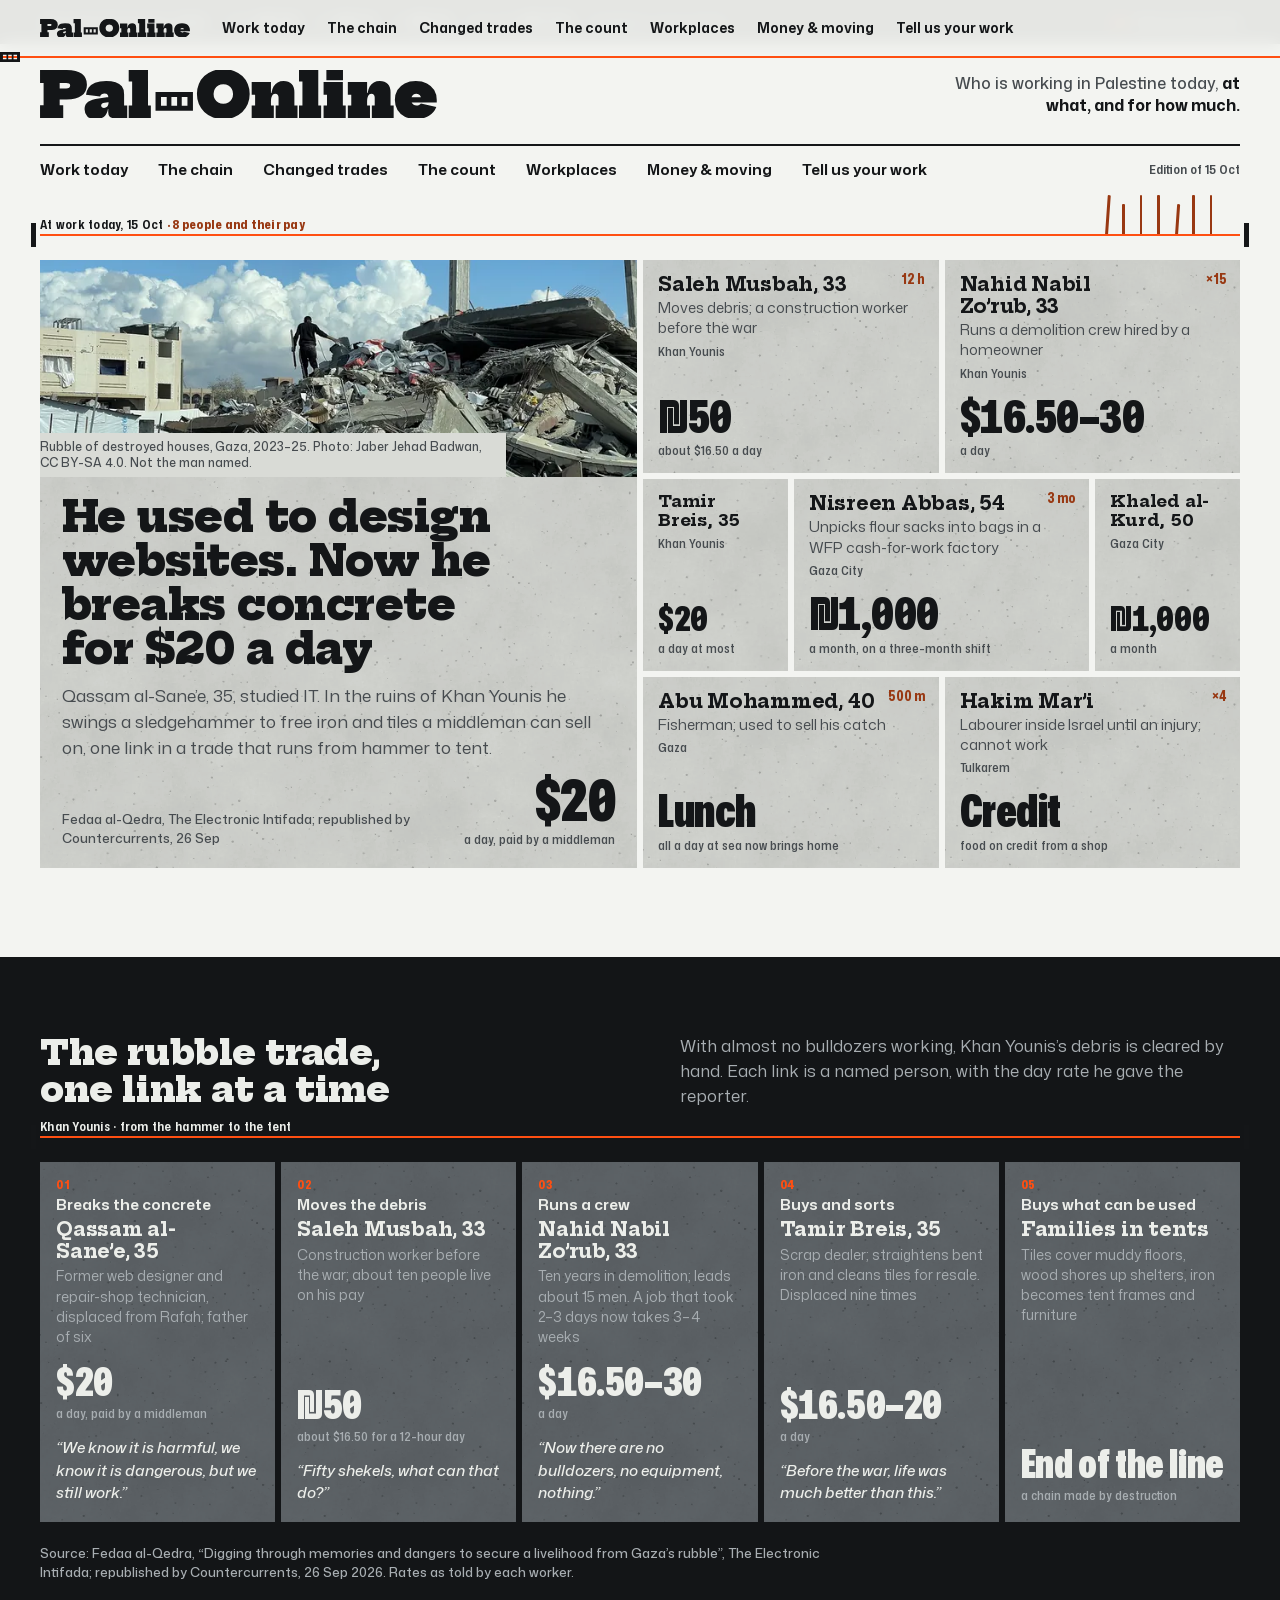
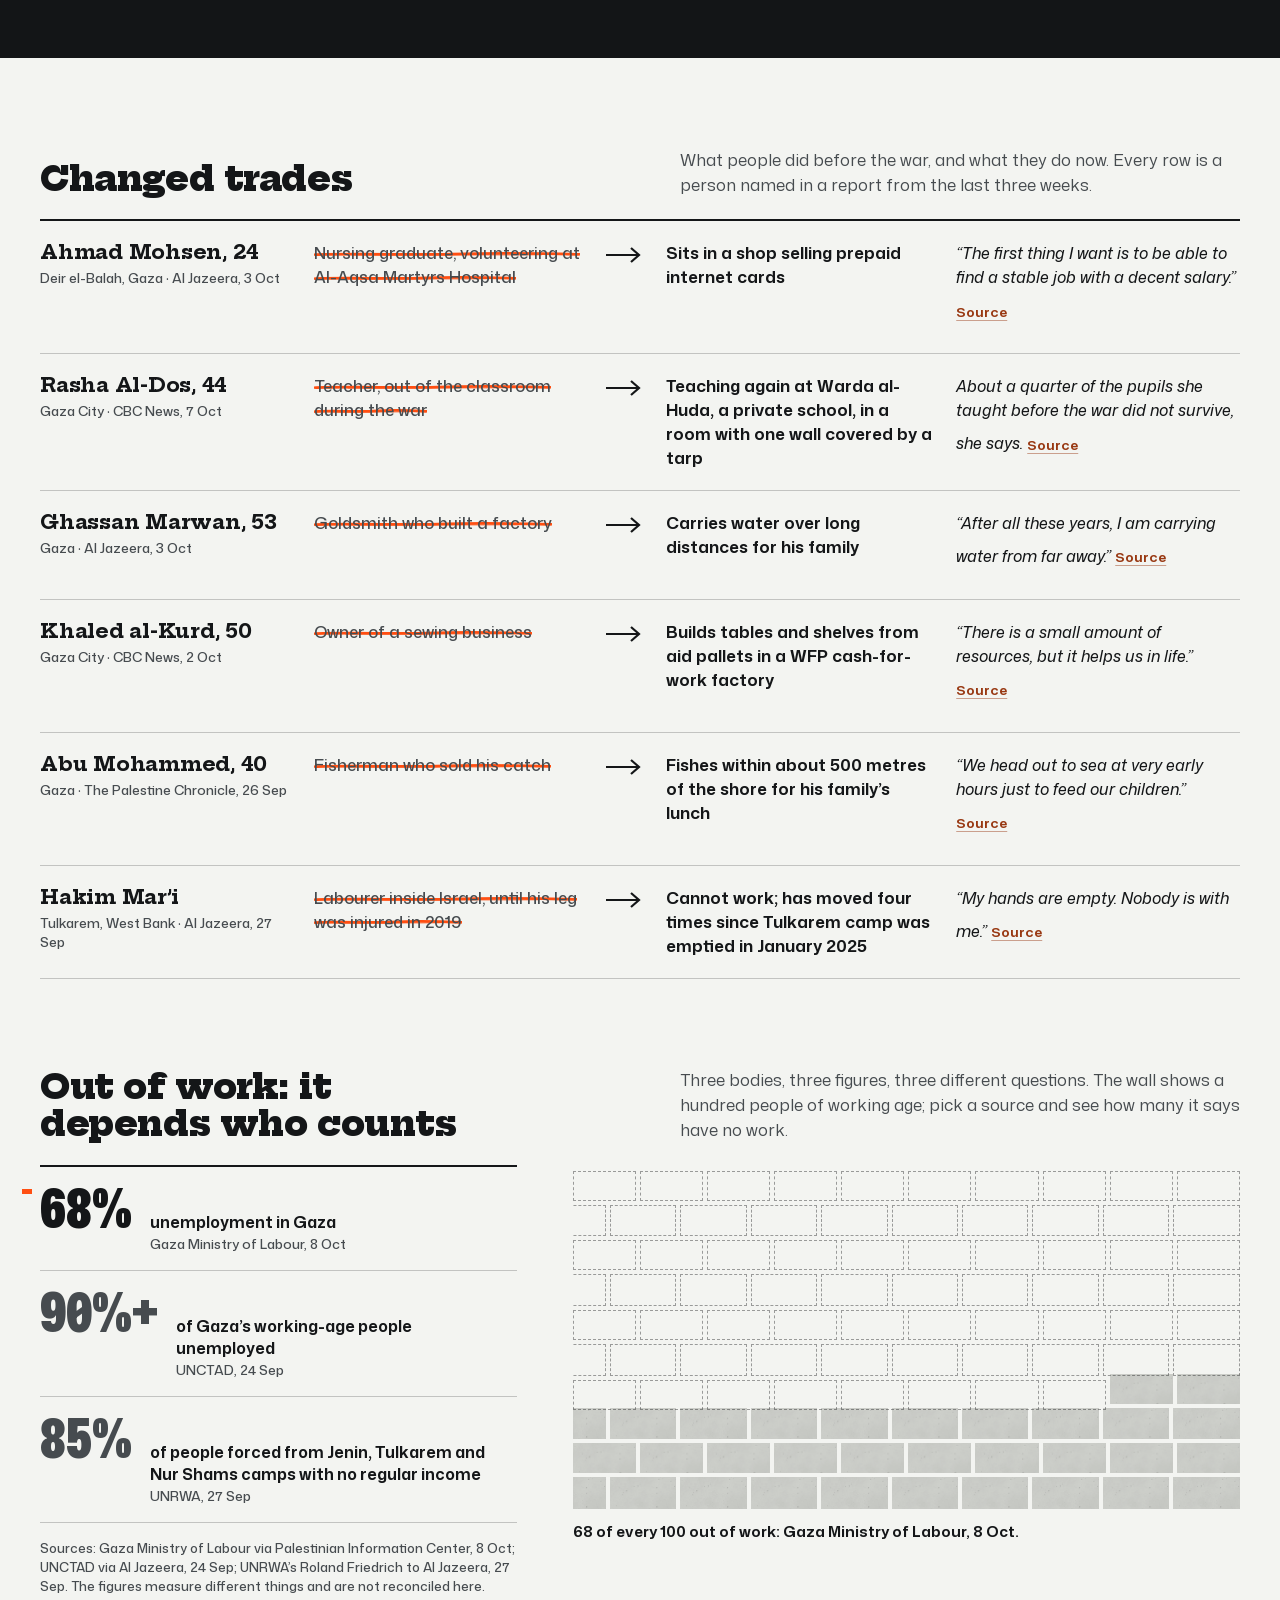
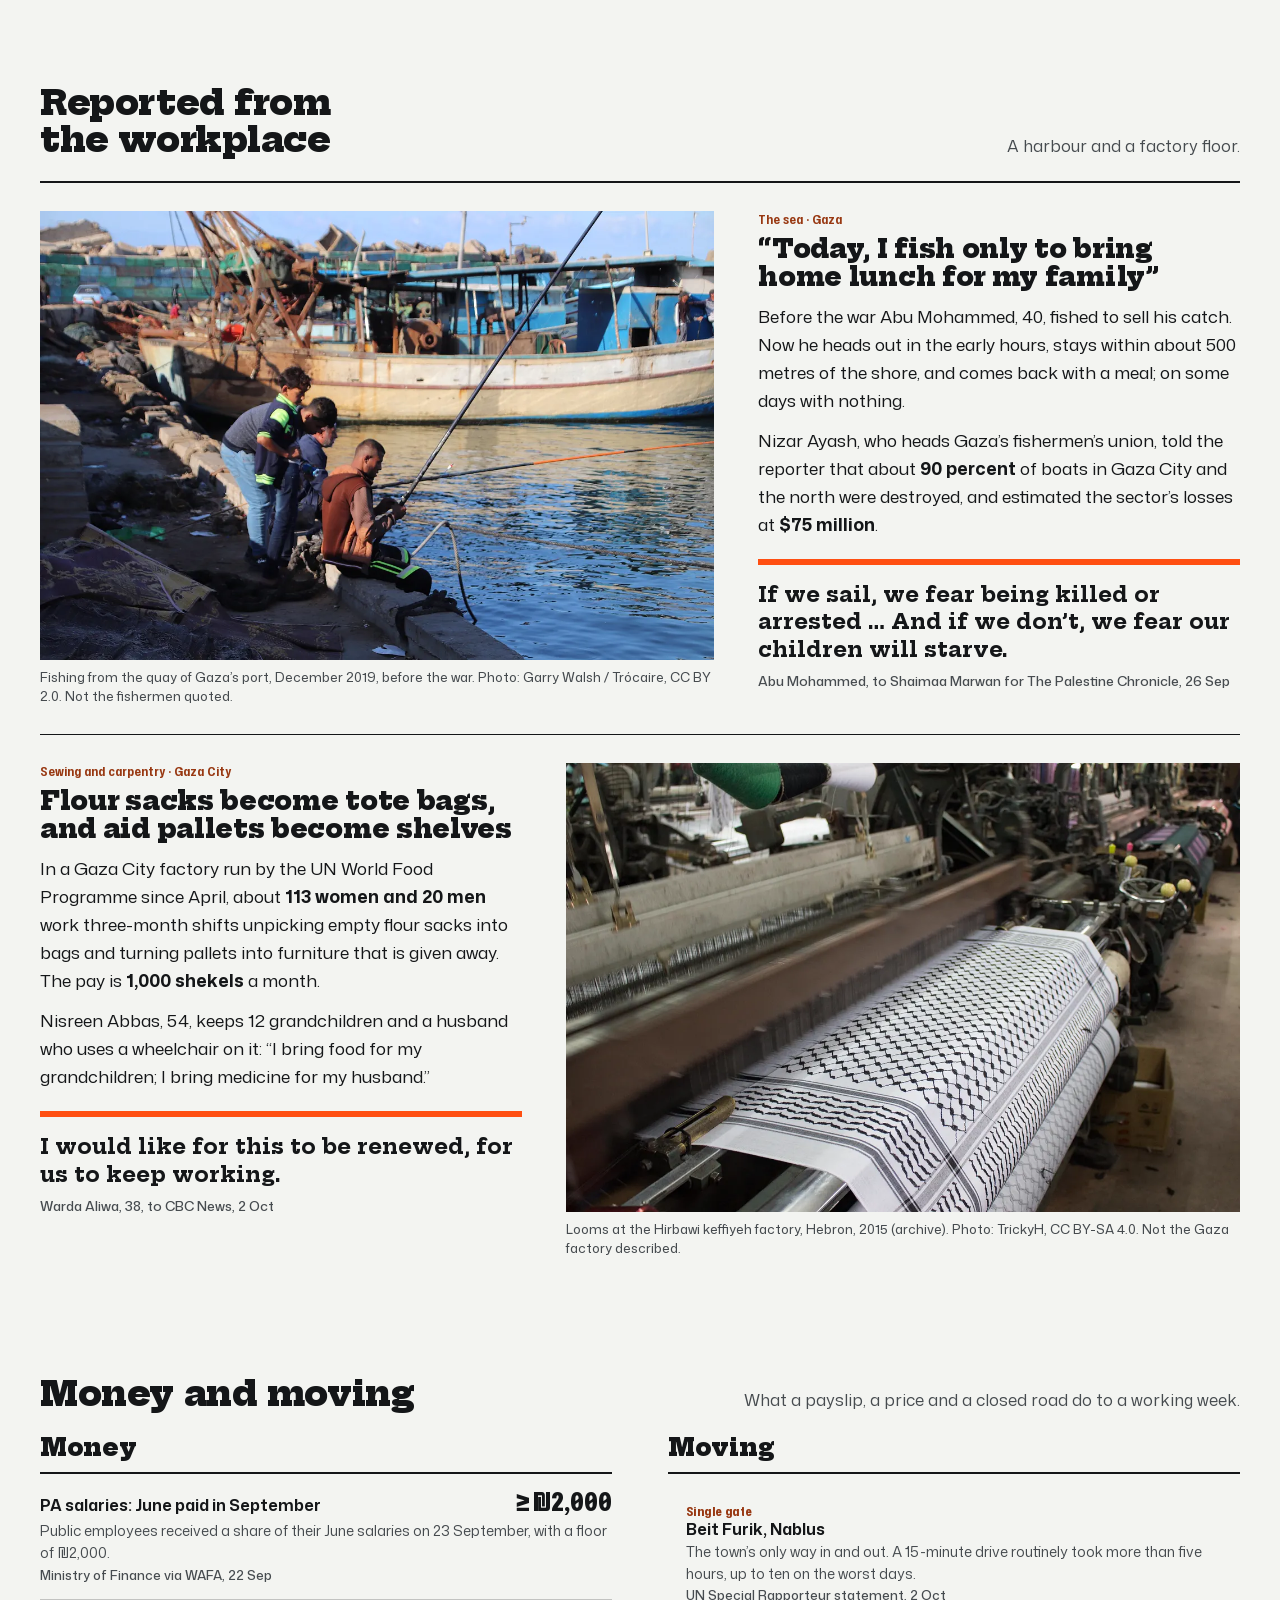
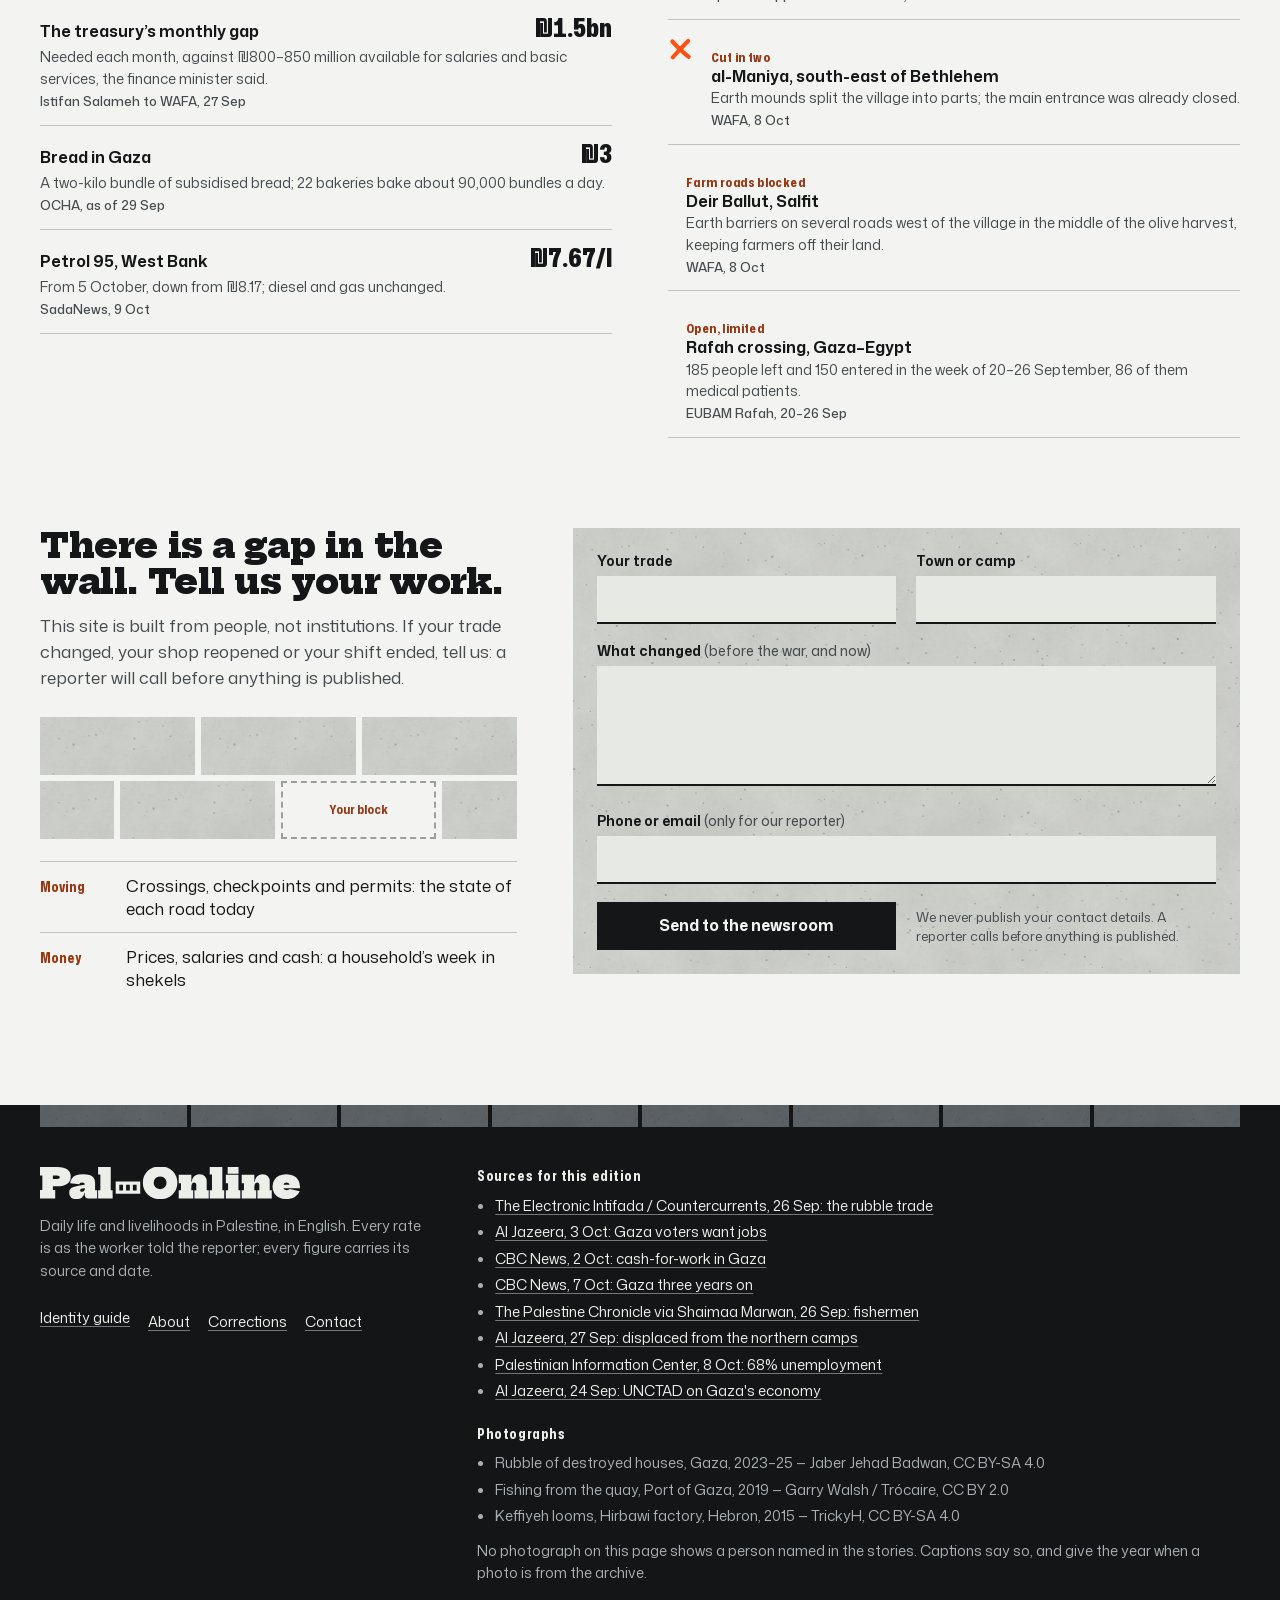
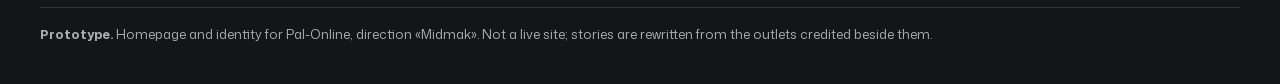
==== commit df7412cd: "Keep the starter bars clear of the line tag on phones Co-Authored-By: Claude Opus 5.5 <noreply@anthr" ====
--- a/home.html
+++ b/home.html
@@ -8,11 +8,11 @@
 <meta name="description" content="Who is working in Palestine today, at what, and for how much: named workers, their trades and their pay, every figure with its source.">
 <meta name="theme-color" content="#F3F4F1" media="(prefers-color-scheme: light)">
 <meta name="theme-color" content="#101213" media="(prefers-color-scheme: dark)">
-<link rel="icon" href="assets/brand/favicon.svg?v=6" type="image/svg+xml">
+<link rel="icon" href="assets/brand/favicon.svg?v=7" type="image/svg+xml">
 <link rel="preload" href="assets/fonts/hepta-slab-800.woff2?v=1" as="font" type="font/woff2" crossorigin>
 <link rel="preload" href="assets/fonts/mona-sans.woff2?v=1" as="font" type="font/woff2" crossorigin>
-<link rel="stylesheet" href="assets/css/po.css?v=6">
-<link rel="stylesheet" href="assets/css/home.css?v=6">
+<link rel="stylesheet" href="assets/css/po.css?v=7">
+<link rel="stylesheet" href="assets/css/home.css?v=7">
 </head>
 <body>
 <!--
@@ -28,17 +28,17 @@
 <div class="strip"><div class="wrap"><time datetime="2026-10-15">Thursday 15 October 2026</time><ul class="rates" aria-label="Exchange rates and fuel"><li>US$1 <b>₪3.06</b></li><li>JD1 <b>₪4.31</b></li><li>€1 <b>₪3.43</b></li><li>Petrol 95 <b>₪7.67/l</b></li><li class="by">SadaNews, 9 Oct 07:49</li></ul><a class="tell-link" href="#tell">Tell us your work</a></div></div>
 <header class="mast"><div class="wrap"><a class="home" href="home.html" aria-label="Pal-Online, home"><svg viewBox="42 0 12724 1544" role="img" aria-label="Pal-Online"><path fill="currentColor" d="M42 1544V1130H156V414H42V0H672V1130H786V1544ZM546 944V590H878Q943 590 975.5 567.5Q1008 545 1008.0 500.42056074766356Q1008 455 972.5 434.5Q937 414 880 414H580V0H900Q1223 0 1384.5 124.26701570680632Q1546.0 248.53403141361264 1546 470Q1546 582 1503.5 670.0Q1461 758 1378.0 819.0Q1295 880 1173.5 912.0Q1052 944 894 944ZM2412 1544Q2325 1544 2277.5 1496.0Q2230 1448 2230 1360V1170L2258 1130L2242 1018L2230 966V862Q2230 821 2212.5 798.0Q2195 775 2166.5 765.5Q2138 756 2106 756Q2061 756 2022.5 774.5Q1984 793 1970 846L1516 792Q1533 663 1602.0 563.5Q1671 464 1807.5 408.0Q1944 352 2164 352Q2336 352 2465.0 391.5Q2594 431 2666.0 524.0Q2738 617 2738 776V1136H2838V1544ZM1830 1574Q1649 1574 1559.5 1488.5Q1470 1403 1470 1262Q1470 1100 1585.5 1021.5Q1701 943 1920 912L2284 858V1026L2114 1052Q2054 1059 2028.0 1083.0Q2002 1107 2002 1142Q2002 1178 2027.0 1197.0Q2052 1216 2092 1216Q2127 1216 2161.5 1197.5Q2196 1179 2219.0 1136.0Q2242 1093 2242 1018L2288 1252H2220Q2198 1418 2094.5 1496.0Q1991 1574 1830 1574ZM3504 1138H3596V1544H2886V1138H2996V370H2886V-36H3504Z"/><path fill="var(--block-fill,currentColor)" fill-rule="evenodd" d="M3746 708h1200v600h-1200zM3922 868h183v280h-183zM4255 868h183v280h-183zM4587 868h183v280h-183z"/><path fill="currentColor" d="M5920 1572Q5733 1572 5577.5 1513.5Q5422 1455 5309.5 1347.5Q5197 1240 5135.5 1092.8218298555378Q5074.0 945.6436597110754 5074.0 767.7817014446227Q5074 592 5135.5 446.5Q5197 301 5309.5 194.5Q5422 88 5577.5 30.0Q5733 -28 5920.5 -28.0Q6108 -28 6262.839211618257 29.966666666666697Q6417.678423236514 87.9333333333334 6530.339211618257 194.4666666666667Q6643 301 6704.5 446.64516129032256Q6766.0 592.2903225806451 6766.0 768.1048387096774Q6766 946 6704.5 1093.0Q6643 1240 6530.274193548387 1347.5345911949685Q6417.548387096775 1455.0691823899372 6262.619815668203 1513.5345911949685Q6107.6912442396315 1572.0 5920 1572ZM5920 1084Q6012 1084 6082.5 1043.5Q6153 1003 6192.5 931.8472222222222Q6232.0 860.6944444444445 6232 768Q6232.0 677.2346368715084 6192.541082164329 607.7625698324023Q6153.082164328657 538.2905027932961 6082.541082164329 499.14525139664806Q6012 460 5920 460Q5828 460 5757.458917835671 499.14525139664806Q5686.917835671343 538.2905027932961 5647.458917835671 607.7625698324023Q5608.0 677.2346368715084 5608 768Q5608.0 860.6944444444445 5647.5 931.8472222222222Q5687 1003 5757.5 1043.5Q5828 1084 5920 1084ZM7448 1138H7540V1544H6830V1138H6940V790H6830V384H7448ZM7692 1138V884Q7692 827 7663.5 792.5Q7635 758 7588 758Q7545 758 7513.5 788.0Q7482 818 7465.0 872.5Q7448 927 7448 1002L7380 740H7464Q7481 613 7531.5 527.5Q7582 442 7663.0 399.0Q7744 356 7854 356Q8022 356 8111.0 449.0Q8200 542 8200 716V1138H8300V1544H7600V1138ZM8966 1138H9058V1544H8348V1138H8458V370H8348V-36H8966ZM9754 1138H9846V1544H9136V1138H9246V790H9136V384H9754ZM9226 -36H9758V328H9226ZM10532 1138H10624V1544H9914V1138H10024V790H9914V384H10532ZM10776 1138V884Q10776 827 10747.5 792.5Q10719 758 10672 758Q10629 758 10597.5 788.0Q10566 818 10549.0 872.5Q10532 927 10532 1002L10464 740H10548Q10565 613 10615.5 527.5Q10666 442 10747.0 399.0Q10828 356 10938 356Q11106 356 11195.0 449.0Q11284 542 11284 716V1138H11384V1544H10684V1138ZM12106 1572Q11896 1572 11742.5 1496.0Q11589 1420 11505.5 1283.5Q11422 1147 11422 964Q11422 782 11504.0 645.0Q11586 508 11737.0 432.0Q11888 356 12094 356Q12300 356 12451.0 432.0Q12602 508 12684.0 645.0Q12766 782 12766 964Q12766 983 12766.0 1001.5Q12766 1020 12766 1040H12266Q12268 1019 12268.0 997.0Q12268 975 12268 954Q12268 892 12248.5 849.0Q12229 806 12193.0 784.0Q12157 762 12108 762Q12058 762 12021.0 785.5Q11984 809 11964.0 854.0Q11944 899 11944 964Q11944 1015 11965.0 1053.5Q11986 1092 12024.5 1114.0Q12063 1136 12116 1136Q12164 1136 12200.5 1119.5Q12237 1103 12258 1076L12752 1190Q12685 1368 12517.0 1470.0Q12349 1572 12106 1572ZM11746 1040V872H12358L12346 1040Z"/></svg></a><p class="motto">Who is working in Palestine today, <b>at what, and for how much.</b></p><nav class="nav" aria-label="Sections"><a href="#today">Work today</a><a href="#chain">The chain</a><a href="#trades">Changed trades</a><a href="#count">The count</a><a href="#workplace">Workplaces</a><a href="#money">Money &amp; moving</a><a href="#tell">Tell us your work</a><span class="ed">Edition of 15 Oct</span></nav></div></header><div class="bar" aria-hidden="true"><div class="wrap"><a class="home" href="home.html" tabindex="-1"><svg viewBox="42 0 12724 1544" role="img" aria-label="Pal-Online"><path fill="currentColor" d="M42 1544V1130H156V414H42V0H672V1130H786V1544ZM546 944V590H878Q943 590 975.5 567.5Q1008 545 1008.0 500.42056074766356Q1008 455 972.5 434.5Q937 414 880 414H580V0H900Q1223 0 1384.5 124.26701570680632Q1546.0 248.53403141361264 1546 470Q1546 582 1503.5 670.0Q1461 758 1378.0 819.0Q1295 880 1173.5 912.0Q1052 944 894 944ZM2412 1544Q2325 1544 2277.5 1496.0Q2230 1448 2230 1360V1170L2258 1130L2242 1018L2230 966V862Q2230 821 2212.5 798.0Q2195 775 2166.5 765.5Q2138 756 2106 756Q2061 756 2022.5 774.5Q1984 793 1970 846L1516 792Q1533 663 1602.0 563.5Q1671 464 1807.5 408.0Q1944 352 2164 352Q2336 352 2465.0 391.5Q2594 431 2666.0 524.0Q2738 617 2738 776V1136H2838V1544ZM1830 1574Q1649 1574 1559.5 1488.5Q1470 1403 1470 1262Q1470 1100 1585.5 1021.5Q1701 943 1920 912L2284 858V1026L2114 1052Q2054 1059 2028.0 1083.0Q2002 1107 2002 1142Q2002 1178 2027.0 1197.0Q2052 1216 2092 1216Q2127 1216 2161.5 1197.5Q2196 1179 2219.0 1136.0Q2242 1093 2242 1018L2288 1252H2220Q2198 1418 2094.5 1496.0Q1991 1574 1830 1574ZM3504 1138H3596V1544H2886V1138H2996V370H2886V-36H3504Z"/><path fill="var(--block-fill,currentColor)" fill-rule="evenodd" d="M3746 708h1200v600h-1200zM3922 868h183v280h-183zM4255 868h183v280h-183zM4587 868h183v280h-183z"/><path fill="currentColor" d="M5920 1572Q5733 1572 5577.5 1513.5Q5422 1455 5309.5 1347.5Q5197 1240 5135.5 1092.8218298555378Q5074.0 945.6436597110754 5074.0 767.7817014446227Q5074 592 5135.5 446.5Q5197 301 5309.5 194.5Q5422 88 5577.5 30.0Q5733 -28 5920.5 -28.0Q6108 -28 6262.839211618257 29.966666666666697Q6417.678423236514 87.9333333333334 6530.339211618257 194.4666666666667Q6643 301 6704.5 446.64516129032256Q6766.0 592.2903225806451 6766.0 768.1048387096774Q6766 946 6704.5 1093.0Q6643 1240 6530.274193548387 1347.5345911949685Q6417.548387096775 1455.0691823899372 6262.619815668203 1513.5345911949685Q6107.6912442396315 1572.0 5920 1572ZM5920 1084Q6012 1084 6082.5 1043.5Q6153 1003 6192.5 931.8472222222222Q6232.0 860.6944444444445 6232 768Q6232.0 677.2346368715084 6192.541082164329 607.7625698324023Q6153.082164328657 538.2905027932961 6082.541082164329 499.14525139664806Q6012 460 5920 460Q5828 460 5757.458917835671 499.14525139664806Q5686.917835671343 538.2905027932961 5647.458917835671 607.7625698324023Q5608.0 677.2346368715084 5608 768Q5608.0 860.6944444444445 5647.5 931.8472222222222Q5687 1003 5757.5 1043.5Q5828 1084 5920 1084ZM7448 1138H7540V1544H6830V1138H6940V790H6830V384H7448ZM7692 1138V884Q7692 827 7663.5 792.5Q7635 758 7588 758Q7545 758 7513.5 788.0Q7482 818 7465.0 872.5Q7448 927 7448 1002L7380 740H7464Q7481 613 7531.5 527.5Q7582 442 7663.0 399.0Q7744 356 7854 356Q8022 356 8111.0 449.0Q8200 542 8200 716V1138H8300V1544H7600V1138ZM8966 1138H9058V1544H8348V1138H8458V370H8348V-36H8966ZM9754 1138H9846V1544H9136V1138H9246V790H9136V384H9754ZM9226 -36H9758V328H9226ZM10532 1138H10624V1544H9914V1138H10024V790H9914V384H10532ZM10776 1138V884Q10776 827 10747.5 792.5Q10719 758 10672 758Q10629 758 10597.5 788.0Q10566 818 10549.0 872.5Q10532 927 10532 1002L10464 740H10548Q10565 613 10615.5 527.5Q10666 442 10747.0 399.0Q10828 356 10938 356Q11106 356 11195.0 449.0Q11284 542 11284 716V1138H11384V1544H10684V1138ZM12106 1572Q11896 1572 11742.5 1496.0Q11589 1420 11505.5 1283.5Q11422 1147 11422 964Q11422 782 11504.0 645.0Q11586 508 11737.0 432.0Q11888 356 12094 356Q12300 356 12451.0 432.0Q12602 508 12684.0 645.0Q12766 782 12766 964Q12766 983 12766.0 1001.5Q12766 1020 12766 1040H12266Q12268 1019 12268.0 997.0Q12268 975 12268 954Q12268 892 12248.5 849.0Q12229 806 12193.0 784.0Q12157 762 12108 762Q12058 762 12021.0 785.5Q11984 809 11964.0 854.0Q11944 899 11944 964Q11944 1015 11965.0 1053.5Q11986 1092 12024.5 1114.0Q12063 1136 12116 1136Q12164 1136 12200.5 1119.5Q12237 1103 12258 1076L12752 1190Q12685 1368 12517.0 1470.0Q12349 1572 12106 1572ZM11746 1040V872H12358L12346 1040Z"/></svg></a><nav><a href="#today" tabindex="-1">Work today</a><a href="#chain" tabindex="-1">The chain</a><a href="#trades" tabindex="-1">Changed trades</a><a href="#count" tabindex="-1">The count</a><a href="#workplace" tabindex="-1">Workplaces</a><a href="#money" tabindex="-1">Money &amp; moving</a><a href="#tell" tabindex="-1">Tell us your work</a></nav></div><span class="bar-rider"></span></div>
 <main>
-<section class="today wrap" id="today" aria-labelledby="today-h"><h2 class="sr" id="today-h">At work today</h2><div class="mline" id="line-today"><span class="tag">At work today, 15 Oct <b>· 8 people and their pay</b></span><div class="rebar" aria-hidden="true"><i></i><i></i><i></i><i></i><i></i><i></i><i></i></div><svg viewBox="0 0 1000 30" preserveAspectRatio="none" aria-hidden="true"><path class="string" d="M0 15L1000 15"/></svg></div><div class="wall hero lay" data-line="line-today"><article class="blk lead" id="lead"><figure class="opening"><img src="assets/img/photo/gaza-man-on-rubble-1200.webp?v=6" srcset="assets/img/photo/gaza-man-on-rubble-700.webp?v=6 700w, assets/img/photo/gaza-man-on-rubble-1200.webp?v=6 1200w, assets/img/photo/gaza-man-on-rubble-1800.webp?v=6 1800w" sizes="(max-width:1100px) 100vw, 680px" width="1800" height="1012" alt="A man stands on top of a mound of concrete rubble and twisted debris from collapsed houses in Gaza." fetchpriority="high"><figcaption>Rubble of destroyed houses, Gaza, 2023–25. Photo: Jaber Jehad Badwan, CC BY-SA 4.0. Not the man named.</figcaption></figure><div class="txt"><h1><a href="#lead-story">He used to design websites. Now he breaks concrete for $20 a day</a></h1><p class="dek">Qassam al-Sane’e, 35, studied IT. In the ruins of Khan Younis he swings a sledgehammer to free iron and tiles a middleman can sell on, one link in a trade that runs from hammer to tent.</p><div class="meta"><p class="src">Fedaa al-Qedra, The Electronic Intifada; republished by Countercurrents, 26 Sep</p><p class="rate num">$20<small>a day, paid by a middleman</small></p></div></div></article><article class="blk who w"><span class="chalk" title="length of his working day">12 h</span><h3><a href="#chain">Saleh Musbah, 33</a></h3><p class="trade">Moves debris; a construction worker before the war</p><p class="place">Khan Younis</p><p class="rate num">₪50<small>about $16.50 a day</small></p></article><article class="blk who w"><span class="chalk" title="men in his crew">×15</span><h3><a href="#chain">Nahid Nabil Zo’rub, 33</a></h3><p class="trade">Runs a demolition crew hired by a homeowner</p><p class="place">Khan Younis</p><p class="rate num">$16.50–30<small>a day</small></p></article><article class="blk who h"><h3><a href="#chain">Tamir Breis, 35</a></h3><p class="place">Khan Younis</p><p class="rate num">$20<small>a day at most</small></p></article><article class="blk who w"><span class="chalk" title="length of the shift">3 mo</span><h3><a href="#sewing">Nisreen Abbas, 54</a></h3><p class="trade">Unpicks flour sacks into bags in a WFP cash-for-work factory</p><p class="place">Gaza City</p><p class="rate num">₪1,000<small>a month, on a three-month shift</small></p></article><article class="blk who h"><h3><a href="#sewing">Khaled al-Kurd, 50</a></h3><p class="place">Gaza City</p><p class="rate num">₪1,000<small>a month</small></p></article><article class="blk who w"><span class="chalk" title="furthest he goes from shore">500 m</span><h3><a href="#sea">Abu Mohammed, 40</a></h3><p class="trade">Fisherman; used to sell his catch</p><p class="place">Gaza</p><p class="rate num">Lunch<small>all a day at sea now brings home</small></p></article><article class="blk who w"><span class="chalk" title="times he has moved since January 2025">×4</span><h3><a href="#trades">Hakim Mar’i</a></h3><p class="trade">Labourer inside Israel until an injury; cannot work</p><p class="place">Tulkarem</p><p class="rate num">Credit<small>food on credit from a shop</small></p></article></div></section>
+<section class="today wrap" id="today" aria-labelledby="today-h"><h2 class="sr" id="today-h">At work today</h2><div class="mline" id="line-today"><span class="tag">At work today, 15 Oct <b>· 8 people and their pay</b></span><div class="rebar" aria-hidden="true"><i></i><i></i><i></i><i></i><i></i><i></i><i></i></div><svg viewBox="0 0 1000 30" preserveAspectRatio="none" aria-hidden="true"><path class="string" d="M0 15L1000 15"/></svg></div><div class="wall hero lay" data-line="line-today"><article class="blk lead" id="lead"><figure class="opening"><img src="assets/img/photo/gaza-man-on-rubble-1200.webp?v=7" srcset="assets/img/photo/gaza-man-on-rubble-700.webp?v=7 700w, assets/img/photo/gaza-man-on-rubble-1200.webp?v=7 1200w, assets/img/photo/gaza-man-on-rubble-1800.webp?v=7 1800w" sizes="(max-width:1100px) 100vw, 680px" width="1800" height="1012" alt="A man stands on top of a mound of concrete rubble and twisted debris from collapsed houses in Gaza." fetchpriority="high"><figcaption>Rubble of destroyed houses, Gaza, 2023–25. Photo: Jaber Jehad Badwan, CC BY-SA 4.0. Not the man named.</figcaption></figure><div class="txt"><h1><a href="#lead-story">He used to design websites. Now he breaks concrete for $20 a day</a></h1><p class="dek">Qassam al-Sane’e, 35, studied IT. In the ruins of Khan Younis he swings a sledgehammer to free iron and tiles a middleman can sell on, one link in a trade that runs from hammer to tent.</p><div class="meta"><p class="src">Fedaa al-Qedra, The Electronic Intifada; republished by Countercurrents, 26 Sep</p><p class="rate num">$20<small>a day, paid by a middleman</small></p></div></div></article><article class="blk who w"><span class="chalk" title="length of his working day">12 h</span><h3><a href="#chain">Saleh Musbah, 33</a></h3><p class="trade">Moves debris; a construction worker before the war</p><p class="place">Khan Younis</p><p class="rate num">₪50<small>about $16.50 a day</small></p></article><article class="blk who w"><span class="chalk" title="men in his crew">×15</span><h3><a href="#chain">Nahid Nabil Zo’rub, 33</a></h3><p class="trade">Runs a demolition crew hired by a homeowner</p><p class="place">Khan Younis</p><p class="rate num">$16.50–30<small>a day</small></p></article><article class="blk who h"><h3><a href="#chain">Tamir Breis, 35</a></h3><p class="place">Khan Younis</p><p class="rate num">$20<small>a day at most</small></p></article><article class="blk who w"><span class="chalk" title="length of the shift">3 mo</span><h3><a href="#sewing">Nisreen Abbas, 54</a></h3><p class="trade">Unpicks flour sacks into bags in a WFP cash-for-work factory</p><p class="place">Gaza City</p><p class="rate num">₪1,000<small>a month, on a three-month shift</small></p></article><article class="blk who h"><h3><a href="#sewing">Khaled al-Kurd, 50</a></h3><p class="place">Gaza City</p><p class="rate num">₪1,000<small>a month</small></p></article><article class="blk who w"><span class="chalk" title="furthest he goes from shore">500 m</span><h3><a href="#sea">Abu Mohammed, 40</a></h3><p class="trade">Fisherman; used to sell his catch</p><p class="place">Gaza</p><p class="rate num">Lunch<small>all a day at sea now brings home</small></p></article><article class="blk who w"><span class="chalk" title="times he has moved since January 2025">×4</span><h3><a href="#trades">Hakim Mar’i</a></h3><p class="trade">Labourer inside Israel until an injury; cannot work</p><p class="place">Tulkarem</p><p class="rate num">Credit<small>food on credit from a shop</small></p></article></div></section>
 
 <section class="chain" id="chain" aria-labelledby="chain-h"><div class="wrap"><div class="sec-head"><h2 id="chain-h">The rubble trade, one link at a time</h2><p>With almost no bulldozers working, Khan Younis’s debris is cleared by hand. Each link is a named person, with the day rate he gave the reporter.</p></div><div class="mline" id="line-chain"><span class="tag">Khan Younis · from the hammer to the tent</span><svg viewBox="0 0 1000 30" preserveAspectRatio="none" aria-hidden="true"><path class="string" d="M0 15L1000 15"/></svg></div><ol class="wall links lay" data-line="line-chain"><li class="blk blk--night w"><span class="step">01</span><p class="role">Breaks the concrete</p><h3>Qassam al-Sane’e, 35</h3><p class="who-is">Former web designer and repair-shop technician, displaced from Rafah; father of six</p><p class="rate num">$20<small>a day, paid by a middleman</small></p><q>We know it is harmful, we know it is dangerous, but we still work.</q></li><li class="blk blk--night w"><span class="step">02</span><p class="role">Moves the debris</p><h3>Saleh Musbah, 33</h3><p class="who-is">Construction worker before the war; about ten people live on his pay</p><p class="rate num">₪50<small>about $16.50 for a 12-hour day</small></p><q>Fifty shekels, what can that do?</q></li><li class="blk blk--night w"><span class="step">03</span><p class="role">Runs a crew</p><h3>Nahid Nabil Zo’rub, 33</h3><p class="who-is">Ten years in demolition; leads about 15 men. A job that took 2–3 days now takes 3–4 weeks</p><p class="rate num">$16.50–30<small>a day</small></p><q>Now there are no bulldozers, no equipment, nothing.</q></li><li class="blk blk--night w"><span class="step">04</span><p class="role">Buys and sorts</p><h3>Tamir Breis, 35</h3><p class="who-is">Scrap dealer; straightens bent iron and cleans tiles for resale. Displaced nine times</p><p class="rate num">$16.50–20<small>a day</small></p><q>Before the war, life was much better than this.</q></li><li class="blk blk--night w"><span class="step">05</span><p class="role">Buys what can be used</p><h3>Families in tents</h3><p class="who-is">Tiles cover muddy floors, wood shores up shelters, iron becomes tent frames and furniture</p><p class="rate num">End of the line<small>a chain made by destruction</small></p></li></ol><p class="src">Source: Fedaa al-Qedra, “Digging through memories and dangers to secure a livelihood from Gaza’s rubble”, The Electronic Intifada; republished by Countercurrents, 26 Sep 2026. Rates as told by each worker.</p></div></section>
 <section class="sec wrap" id="trades" aria-labelledby="trades-h"><div class="sec-head"><h2 id="trades-h">Changed trades</h2><p>What people did before the war, and what they do now. Every row is a person named in a report from the last three weeks.</p></div><ul class="reg"><li data-spray><div><h3>Ahmad Mohsen, 24</h3><p class="meta">Deir el-Balah, Gaza · Al Jazeera, 3 Oct</p></div><p class="was"><span class="sr">Was: </span><span class="spray">Nursing graduate, volunteering at Al-Aqsa Martyrs Hospital</span></p><svg class="to" viewBox="0 0 40 20" aria-hidden="true"><path fill="none" stroke="currentColor" stroke-width="2.2" d="M2 10h33M27 3l8 7-8 7"/></svg><p class="now"><span class="sr">Now: </span>Sits in a shop selling prepaid internet cards</p><p class="words">“The first thing I want is to be able to find a stable job with a decent salary.” <a href="https://www.aljazeera.com/news/2026/10/3/gaza-voters-want-jobs-and-security-as-palestinian-elections-approach" rel="noopener">Source</a></p></li><li data-spray><div><h3>Rasha Al-Dos, 44</h3><p class="meta">Gaza City · CBC News, 7 Oct</p></div><p class="was"><span class="sr">Was: </span><span class="spray">Teacher, out of the classroom during the war</span></p><svg class="to" viewBox="0 0 40 20" aria-hidden="true"><path fill="none" stroke="currentColor" stroke-width="2.2" d="M2 10h33M27 3l8 7-8 7"/></svg><p class="now"><span class="sr">Now: </span>Teaching again at Warda al-Huda, a private school, in a room with one wall covered by a tarp</p><p class="words">About a quarter of the pupils she taught before the war did not survive, she says. <a href="https://www.cbc.ca/news/world/gaza-3-years-after-war-9.7372095" rel="noopener">Source</a></p></li><li data-spray><div><h3>Ghassan Marwan, 53</h3><p class="meta">Gaza · Al Jazeera, 3 Oct</p></div><p class="was"><span class="sr">Was: </span><span class="spray">Goldsmith who built a factory</span></p><svg class="to" viewBox="0 0 40 20" aria-hidden="true"><path fill="none" stroke="currentColor" stroke-width="2.2" d="M2 10h33M27 3l8 7-8 7"/></svg><p class="now"><span class="sr">Now: </span>Carries water over long distances for his family</p><p class="words">“After all these years, I am carrying water from far away.” <a href="https://www.aljazeera.com/news/2026/10/3/gaza-voters-want-jobs-and-security-as-palestinian-elections-approach" rel="noopener">Source</a></p></li><li data-spray><div><h3>Khaled al-Kurd, 50</h3><p class="meta">Gaza City · CBC News, 2 Oct</p></div><p class="was"><span class="sr">Was: </span><span class="spray">Owner of a sewing business</span></p><svg class="to" viewBox="0 0 40 20" aria-hidden="true"><path fill="none" stroke="currentColor" stroke-width="2.2" d="M2 10h33M27 3l8 7-8 7"/></svg><p class="now"><span class="sr">Now: </span>Builds tables and shelves from aid pallets in a WFP cash-for-work factory</p><p class="words">“There is a small amount of resources, but it helps us in life.” <a href="https://www.cbc.ca/news/world/cash-for-work-program-gaza-9.7366177" rel="noopener">Source</a></p></li><li data-spray><div><h3>Abu Mohammed, 40</h3><p class="meta">Gaza · The Palestine Chronicle, 26 Sep</p></div><p class="was"><span class="sr">Was: </span><span class="spray">Fisherman who sold his catch</span></p><svg class="to" viewBox="0 0 40 20" aria-hidden="true"><path fill="none" stroke="currentColor" stroke-width="2.2" d="M2 10h33M27 3l8 7-8 7"/></svg><p class="now"><span class="sr">Now: </span>Fishes within about 500 metres of the shore for his family’s lunch</p><p class="words">“We head out to sea at very early hours just to feed our children.” <a href="https://shaimaamarwan95.substack.com/p/we-sail-so-our-children-dont-go-hungry" rel="noopener">Source</a></p></li><li data-spray><div><h3>Hakim Mar’i</h3><p class="meta">Tulkarem, West Bank · Al Jazeera, 27 Sep</p></div><p class="was"><span class="sr">Was: </span><span class="spray">Labourer inside Israel, until his leg was injured in 2019</span></p><svg class="to" viewBox="0 0 40 20" aria-hidden="true"><path fill="none" stroke="currentColor" stroke-width="2.2" d="M2 10h33M27 3l8 7-8 7"/></svg><p class="now"><span class="sr">Now: </span>Cannot work; has moved four times since Tulkarem camp was emptied in January 2025</p><p class="words">“My hands are empty. Nobody is with me.” <a href="https://www.aljazeera.com/features/2026/9/27/my-hands-are-empty-displaced-palestinians-struggle-to-survive" rel="noopener">Source</a></p></li></ul></section>
 <section class="sec wrap" id="count" aria-labelledby="count-h"><div class="sec-head"><h2 id="count-h">Out of work: it depends who counts</h2><p>Three bodies, three figures, three different questions. The wall shows a hundred people of working age; pick a source and see how many it says have no work.</p></div><div class="count"><div><div class="figs" role="group" aria-label="Choose whose figure the wall shows"><button class="fig-btn" type="button" aria-pressed="true" data-out="68" data-cap="68 of every 100 out of work: Gaza Ministry of Labour, 8 Oct."><span class="big num">68%</span><span class="what">unemployment in Gaza</span><span class="who-said">Gaza Ministry of Labour, 8 Oct</span></button><button class="fig-btn" type="button" aria-pressed="false" data-out="91" data-cap="More than 90 of every 100: UNCTAD, 24 Sep. Shown as 91."><span class="big num">90%+</span><span class="what">of Gaza’s working-age people unemployed</span><span class="who-said">UNCTAD, 24 Sep</span></button><button class="fig-btn" type="button" aria-pressed="false" data-out="85" data-cap="85 of every 100 displaced from the three northern West Bank camps have no regular income: UNRWA, 27 Sep."><span class="big num">85%</span><span class="what">of people forced from Jenin, Tulkarem and Nur Shams camps with no regular income</span><span class="who-said">UNRWA, 27 Sep</span></button></div><p class="src count-note">Sources: Gaza Ministry of Labour via Palestinian Information Center, 8 Oct; UNCTAD via Al Jazeera, 24 Sep; UNRWA’s Roland Friedrich to Al Jazeera, 27 Sep. The figures measure different things and are not reconciled here.</p></div><div><div class="hundred" aria-hidden="true"><div class="crs"><span class="is-out"></span><span class="is-out"></span><span class="is-out"></span><span class="is-out"></span><span class="is-out"></span><span class="is-out"></span><span class="is-out"></span><span class="is-out"></span><span class="is-out"></span><span class="is-out"></span></div><div class="crs"><span class="is-out"></span><span class="is-out"></span><span class="is-out"></span><span class="is-out"></span><span class="is-out"></span><span class="is-out"></span><span class="is-out"></span><span class="is-out"></span><span class="is-out"></span><span class="is-out"></span><span class=bat></span></div><div class="crs"><span class="is-out"></span><span class="is-out"></span><span class="is-out"></span><span class="is-out"></span><span class="is-out"></span><span class="is-out"></span><span class="is-out"></span><span class="is-out"></span><span class="is-out"></span><span class="is-out"></span></div><div class="crs"><span class="is-out"></span><span class="is-out"></span><span class="is-out"></span><span class="is-out"></span><span class="is-out"></span><span class="is-out"></span><span class="is-out"></span><span class="is-out"></span><span class="is-out"></span><span class="is-out"></span><span class=bat></span></div><div class="crs"><span class="is-out"></span><span class="is-out"></span><span class="is-out"></span><span class="is-out"></span><span class="is-out"></span><span class="is-out"></span><span class="is-out"></span><span class="is-out"></span><span class="is-out"></span><span class="is-out"></span></div><div class="crs"><span class="is-out"></span><span class="is-out"></span><span class="is-out"></span><span class="is-out"></span><span class="is-out"></span><span class="is-out"></span><span class="is-out"></span><span class="is-out"></span><span class="is-out"></span><span class="is-out"></span><span class=bat></span></div><div class="crs"><span class="is-out"></span><span class="is-out"></span><span class="is-out"></span><span class="is-out"></span><span class="is-out"></span><span class="is-out"></span><span class="is-out"></span><span class="is-out"></span><span></span><span></span></div><div class="crs"><span></span><span></span><span></span><span></span><span></span><span></span><span></span><span></span><span></span><span></span><span class=bat></span></div><div class="crs"><span></span><span></span><span></span><span></span><span></span><span></span><span></span><span></span><span></span><span></span></div><div class="crs"><span></span><span></span><span></span><span></span><span></span><span></span><span></span><span></span><span></span><span></span><span class=bat></span></div></div><p class="count-cap" aria-live="polite">68 of every 100 out of work: Gaza Ministry of Labour, 8 Oct.</p></div></div></section>
-<section class="sec wrap" id="workplace" aria-labelledby="wp-h"><div class="sec-head"><h2 id="wp-h">Reported from the workplace</h2><p>A harbour and a factory floor.</p></div><article class="desk" id="sea"><figure class="opening"><img src="assets/img/photo/gaza-fishermen-rods-2019-1200.webp?v=6" srcset="assets/img/photo/gaza-fishermen-rods-2019-700.webp?v=6 700w, assets/img/photo/gaza-fishermen-rods-2019-1200.webp?v=6 1200w, assets/img/photo/gaza-fishermen-rods-2019-1800.webp?v=6 1800w" sizes="(max-width:860px) 100vw, 56vw" width="1800" height="1200" alt="Three young men fish with long rods from the quay of Gaza&#x27;s port, a large wooden fishing boat moored behind them." loading="lazy" decoding="async"><figcaption>Fishing from the quay of Gaza’s port, December 2019, before the war. Photo: Garry Walsh / Trócaire, CC BY 2.0. Not the fishermen quoted.</figcaption></figure><div><p class="place">The sea · Gaza</p><h3>“Today, I fish only to bring home lunch for my family”</h3><p>Before the war Abu Mohammed, 40, fished to sell his catch. Now he heads out in the early hours, stays within about 500 metres of the shore, and comes back with a meal; on some days with nothing.</p><p>Nizar Ayash, who heads Gaza’s fishermen’s union, told the reporter that about <b>90 percent</b> of boats in Gaza City and the north were destroyed, and estimated the sector’s losses at <b>$75 million</b>.</p><blockquote><p>If we sail, we fear being killed or arrested … And if we don’t, we fear our children will starve.</p><footer>Abu Mohammed, to Shaimaa Marwan for The Palestine Chronicle, 26 Sep</footer></blockquote></div></article><article class="desk flip" id="sewing"><figure class="opening"><img src="assets/img/photo/hirbawi-keffiyeh-loom-2015-1200.webp?v=6" srcset="assets/img/photo/hirbawi-keffiyeh-loom-2015-700.webp?v=6 700w, assets/img/photo/hirbawi-keffiyeh-loom-2015-1200.webp?v=6 1200w, assets/img/photo/hirbawi-keffiyeh-loom-2015-1800.webp?v=6 1800w" sizes="(max-width:860px) 100vw, 56vw" width="1800" height="1200" alt="A mechanical loom weaving black-and-white keffiyeh cloth, rows of looms receding into the factory hall." loading="lazy" decoding="async"><figcaption>Looms at the Hirbawi keffiyeh factory, Hebron, 2015 (archive). Photo: TrickyH, CC BY-SA 4.0. Not the Gaza factory described.</figcaption></figure><div><p class="place">Sewing and carpentry · Gaza City</p><h3>Flour sacks become tote bags, and aid pallets become shelves</h3><p>In a Gaza City factory run by the UN World Food Programme since April, about <b>113 women and 20 men</b> work three-month shifts unpicking empty flour sacks into bags and turning pallets into furniture that is given away. The pay is <b>1,000 shekels</b> a month.</p><p>Nisreen Abbas, 54, keeps 12 grandchildren and a husband who uses a wheelchair on it: “I bring food for my grandchildren; I bring medicine for my husband.”</p><blockquote><p>I would like for this to be renewed, for us to keep working.</p><footer>Warda Aliwa, 38, to CBC News, 2 Oct</footer></blockquote></div></article></section>
+<section class="sec wrap" id="workplace" aria-labelledby="wp-h"><div class="sec-head"><h2 id="wp-h">Reported from the workplace</h2><p>A harbour and a factory floor.</p></div><article class="desk" id="sea"><figure class="opening"><img src="assets/img/photo/gaza-fishermen-rods-2019-1200.webp?v=7" srcset="assets/img/photo/gaza-fishermen-rods-2019-700.webp?v=7 700w, assets/img/photo/gaza-fishermen-rods-2019-1200.webp?v=7 1200w, assets/img/photo/gaza-fishermen-rods-2019-1800.webp?v=7 1800w" sizes="(max-width:860px) 100vw, 56vw" width="1800" height="1200" alt="Three young men fish with long rods from the quay of Gaza&#x27;s port, a large wooden fishing boat moored behind them." loading="lazy" decoding="async"><figcaption>Fishing from the quay of Gaza’s port, December 2019, before the war. Photo: Garry Walsh / Trócaire, CC BY 2.0. Not the fishermen quoted.</figcaption></figure><div><p class="place">The sea · Gaza</p><h3>“Today, I fish only to bring home lunch for my family”</h3><p>Before the war Abu Mohammed, 40, fished to sell his catch. Now he heads out in the early hours, stays within about 500 metres of the shore, and comes back with a meal; on some days with nothing.</p><p>Nizar Ayash, who heads Gaza’s fishermen’s union, told the reporter that about <b>90 percent</b> of boats in Gaza City and the north were destroyed, and estimated the sector’s losses at <b>$75 million</b>.</p><blockquote><p>If we sail, we fear being killed or arrested … And if we don’t, we fear our children will starve.</p><footer>Abu Mohammed, to Shaimaa Marwan for The Palestine Chronicle, 26 Sep</footer></blockquote></div></article><article class="desk flip" id="sewing"><figure class="opening"><img src="assets/img/photo/hirbawi-keffiyeh-loom-2015-1200.webp?v=7" srcset="assets/img/photo/hirbawi-keffiyeh-loom-2015-700.webp?v=7 700w, assets/img/photo/hirbawi-keffiyeh-loom-2015-1200.webp?v=7 1200w, assets/img/photo/hirbawi-keffiyeh-loom-2015-1800.webp?v=7 1800w" sizes="(max-width:860px) 100vw, 56vw" width="1800" height="1200" alt="A mechanical loom weaving black-and-white keffiyeh cloth, rows of looms receding into the factory hall." loading="lazy" decoding="async"><figcaption>Looms at the Hirbawi keffiyeh factory, Hebron, 2015 (archive). Photo: TrickyH, CC BY-SA 4.0. Not the Gaza factory described.</figcaption></figure><div><p class="place">Sewing and carpentry · Gaza City</p><h3>Flour sacks become tote bags, and aid pallets become shelves</h3><p>In a Gaza City factory run by the UN World Food Programme since April, about <b>113 women and 20 men</b> work three-month shifts unpicking empty flour sacks into bags and turning pallets into furniture that is given away. The pay is <b>1,000 shekels</b> a month.</p><p>Nisreen Abbas, 54, keeps 12 grandchildren and a husband who uses a wheelchair on it: “I bring food for my grandchildren; I bring medicine for my husband.”</p><blockquote><p>I would like for this to be renewed, for us to keep working.</p><footer>Warda Aliwa, 38, to CBC News, 2 Oct</footer></blockquote></div></article></section>
 <section class="sec wrap" id="money" aria-labelledby="money-h"><div class="sec-head"><h2 id="money-h">Money and moving</h2><p>What a payslip, a price and a closed road do to a working week.</p></div><div class="ledger"><div><h3>Money</h3><ul class="items"><li><span class="k">PA salaries: June paid in September</span><span class="v num">≥ ₪2,000</span><p class="d">Public employees received a share of their June salaries on 23 September, with a floor of ₪2,000.<span class="src">Ministry of Finance via WAFA, 22 Sep</span></p></li><li><span class="k">The treasury’s monthly gap</span><span class="v num">₪1.5bn</span><p class="d">Needed each month, against ₪800–850 million available for salaries and basic services, the finance minister said.<span class="src">Istifan Salameh to WAFA, 27 Sep</span></p></li><li><span class="k">Bread in Gaza</span><span class="v num">₪3</span><p class="d">A two-kilo bundle of subsidised bread; 22 bakeries bake about 90,000 bundles a day.<span class="src">OCHA, as of 29 Sep</span></p></li><li><span class="k">Petrol 95, West Bank</span><span class="v num">₪7.67/l</span><p class="d">From 5 October, down from ₪8.17; diesel and gas unchanged.<span class="src">SadaNews, 9 Oct</span></p></li></ul></div><div><h3>Moving</h3><ul class="items"><li class="road"><svg class="x-mark" viewBox="0 0 26 26" aria-hidden="true"><path d="M4.5 5.2C10 11 15.5 16.6 21.6 21.2M21 4.6C15.8 9.6 10.6 15.4 4.9 21.7"/></svg><div><p class="state">Single gate</p><p class="k">Beit Furik, Nablus</p><p class="d">The town’s only way in and out. A 15-minute drive routinely took more than five hours, up to ten on the worst days.<span class="src">UN Special Rapporteur statement, 2 Oct</span></p></div></li><li class="road"><svg class="x-mark" viewBox="0 0 26 26" aria-hidden="true"><path d="M4.5 5.2C10 11 15.5 16.6 21.6 21.2M21 4.6C15.8 9.6 10.6 15.4 4.9 21.7"/></svg><div><p class="state">Cut in two</p><p class="k">al-Maniya, south-east of Bethlehem</p><p class="d">Earth mounds split the village into parts; the main entrance was already closed.<span class="src">WAFA, 8 Oct</span></p></div></li><li class="road"><svg class="x-mark" viewBox="0 0 26 26" aria-hidden="true"><path d="M4.5 5.2C10 11 15.5 16.6 21.6 21.2M21 4.6C15.8 9.6 10.6 15.4 4.9 21.7"/></svg><div><p class="state">Farm roads blocked</p><p class="k">Deir Ballut, Salfit</p><p class="d">Earth barriers on several roads west of the village in the middle of the olive harvest, keeping farmers off their land.<span class="src">WAFA, 8 Oct</span></p></div></li><li class="road"><svg class="x-mark" viewBox="0 0 26 26" aria-hidden="true"><path d="M4.6 14.2c2.6 2.3 4.5 4.6 6.3 7.1C14.6 14 18 9 22.2 4.6"/></svg><div><p class="state">Open, limited</p><p class="k">Rafah crossing, Gaza–Egypt</p><p class="d">185 people left and 150 entered in the week of 20–26 September, 86 of them medical patients.<span class="src">EUBAM Rafah, 20–26 Sep</span></p></div></li></ul></div></div></section>
 <section class="sec wrap" id="tell" aria-labelledby="tell-h"><div class="tell"><div><h2 id="tell-h">There is a gap in the wall. Tell us your work.</h2><p class="dek" style="margin-top:12px">This site is built from people, not institutions. If your trade changed, your shop reopened or your shift ended, tell us: a reporter will call before anything is published.</p><div class="wall gap-wall" aria-hidden="true"><span class="blk w"></span><span class="blk w"></span><span class="blk w"></span><span class="blk h"></span><span class="blk w"></span><span class="blk--gap w">Your block</span><span class="blk h"></span></div><ul class="else" aria-label="Elsewhere on Pal-Online"><li><a href="#"><b>Moving</b>Crossings, checkpoints and permits: the state of each road today</a></li><li><a href="#"><b>Money</b>Prices, salaries and cash: a household’s week in shekels</a></li></ul></div><form action="#" method="post" novalidate><div class="field"><label for="f-trade">Your trade</label><input id="f-trade" name="trade" required autocomplete="organization-title"><p class="err">Tell us what you do for work.</p></div><div class="field"><label for="f-town">Town or camp</label><input id="f-town" name="town" required autocomplete="address-level2"><p class="err">Tell us where you work.</p></div><div class="field full"><label for="f-changed">What changed <span>(before the war, and now)</span></label><textarea id="f-changed" name="changed" required></textarea><p class="err">A sentence is enough.</p></div><div class="field full"><label for="f-contact">Phone or email <span>(only for our reporter)</span></label><input id="f-contact" name="contact" required autocomplete="email"><p class="err">We need a way to call you back.</p></div><button class="btn" type="submit">Send to the newsroom</button><p class="note">We never publish your contact details. A reporter calls before anything is published.</p><p class="sent" role="status">Received. This is a prototype, so nothing was sent; on the live site a reporter would call you.</p></form></div></section>
 </main>
 <footer class="foot"><div class="wrap"><div class="wall course-top" aria-hidden="true"><span class="w"></span><span class="w"></span><span class="w"></span><span class="w"></span><span class="w"></span><span class="w"></span><span class="w"></span><span class="w"></span></div><div class="foot-grid"><div><a class="home" href="home.html" aria-label="Pal-Online, home"><svg viewBox="42 0 12724 1544" role="img" aria-label="Pal-Online"><path fill="currentColor" d="M42 1544V1130H156V414H42V0H672V1130H786V1544ZM546 944V590H878Q943 590 975.5 567.5Q1008 545 1008.0 500.42056074766356Q1008 455 972.5 434.5Q937 414 880 414H580V0H900Q1223 0 1384.5 124.26701570680632Q1546.0 248.53403141361264 1546 470Q1546 582 1503.5 670.0Q1461 758 1378.0 819.0Q1295 880 1173.5 912.0Q1052 944 894 944ZM2412 1544Q2325 1544 2277.5 1496.0Q2230 1448 2230 1360V1170L2258 1130L2242 1018L2230 966V862Q2230 821 2212.5 798.0Q2195 775 2166.5 765.5Q2138 756 2106 756Q2061 756 2022.5 774.5Q1984 793 1970 846L1516 792Q1533 663 1602.0 563.5Q1671 464 1807.5 408.0Q1944 352 2164 352Q2336 352 2465.0 391.5Q2594 431 2666.0 524.0Q2738 617 2738 776V1136H2838V1544ZM1830 1574Q1649 1574 1559.5 1488.5Q1470 1403 1470 1262Q1470 1100 1585.5 1021.5Q1701 943 1920 912L2284 858V1026L2114 1052Q2054 1059 2028.0 1083.0Q2002 1107 2002 1142Q2002 1178 2027.0 1197.0Q2052 1216 2092 1216Q2127 1216 2161.5 1197.5Q2196 1179 2219.0 1136.0Q2242 1093 2242 1018L2288 1252H2220Q2198 1418 2094.5 1496.0Q1991 1574 1830 1574ZM3504 1138H3596V1544H2886V1138H2996V370H2886V-36H3504Z"/><path fill="var(--block-fill,currentColor)" fill-rule="evenodd" d="M3746 708h1200v600h-1200zM3922 868h183v280h-183zM4255 868h183v280h-183zM4587 868h183v280h-183z"/><path fill="currentColor" d="M5920 1572Q5733 1572 5577.5 1513.5Q5422 1455 5309.5 1347.5Q5197 1240 5135.5 1092.8218298555378Q5074.0 945.6436597110754 5074.0 767.7817014446227Q5074 592 5135.5 446.5Q5197 301 5309.5 194.5Q5422 88 5577.5 30.0Q5733 -28 5920.5 -28.0Q6108 -28 6262.839211618257 29.966666666666697Q6417.678423236514 87.9333333333334 6530.339211618257 194.4666666666667Q6643 301 6704.5 446.64516129032256Q6766.0 592.2903225806451 6766.0 768.1048387096774Q6766 946 6704.5 1093.0Q6643 1240 6530.274193548387 1347.5345911949685Q6417.548387096775 1455.0691823899372 6262.619815668203 1513.5345911949685Q6107.6912442396315 1572.0 5920 1572ZM5920 1084Q6012 1084 6082.5 1043.5Q6153 1003 6192.5 931.8472222222222Q6232.0 860.6944444444445 6232 768Q6232.0 677.2346368715084 6192.541082164329 607.7625698324023Q6153.082164328657 538.2905027932961 6082.541082164329 499.14525139664806Q6012 460 5920 460Q5828 460 5757.458917835671 499.14525139664806Q5686.917835671343 538.2905027932961 5647.458917835671 607.7625698324023Q5608.0 677.2346368715084 5608 768Q5608.0 860.6944444444445 5647.5 931.8472222222222Q5687 1003 5757.5 1043.5Q5828 1084 5920 1084ZM7448 1138H7540V1544H6830V1138H6940V790H6830V384H7448ZM7692 1138V884Q7692 827 7663.5 792.5Q7635 758 7588 758Q7545 758 7513.5 788.0Q7482 818 7465.0 872.5Q7448 927 7448 1002L7380 740H7464Q7481 613 7531.5 527.5Q7582 442 7663.0 399.0Q7744 356 7854 356Q8022 356 8111.0 449.0Q8200 542 8200 716V1138H8300V1544H7600V1138ZM8966 1138H9058V1544H8348V1138H8458V370H8348V-36H8966ZM9754 1138H9846V1544H9136V1138H9246V790H9136V384H9754ZM9226 -36H9758V328H9226ZM10532 1138H10624V1544H9914V1138H10024V790H9914V384H10532ZM10776 1138V884Q10776 827 10747.5 792.5Q10719 758 10672 758Q10629 758 10597.5 788.0Q10566 818 10549.0 872.5Q10532 927 10532 1002L10464 740H10548Q10565 613 10615.5 527.5Q10666 442 10747.0 399.0Q10828 356 10938 356Q11106 356 11195.0 449.0Q11284 542 11284 716V1138H11384V1544H10684V1138ZM12106 1572Q11896 1572 11742.5 1496.0Q11589 1420 11505.5 1283.5Q11422 1147 11422 964Q11422 782 11504.0 645.0Q11586 508 11737.0 432.0Q11888 356 12094 356Q12300 356 12451.0 432.0Q12602 508 12684.0 645.0Q12766 782 12766 964Q12766 983 12766.0 1001.5Q12766 1020 12766 1040H12266Q12268 1019 12268.0 997.0Q12268 975 12268 954Q12268 892 12248.5 849.0Q12229 806 12193.0 784.0Q12157 762 12108 762Q12058 762 12021.0 785.5Q11984 809 11964.0 854.0Q11944 899 11944 964Q11944 1015 11965.0 1053.5Q11986 1092 12024.5 1114.0Q12063 1136 12116 1136Q12164 1136 12200.5 1119.5Q12237 1103 12258 1076L12752 1190Q12685 1368 12517.0 1470.0Q12349 1572 12106 1572ZM11746 1040V872H12358L12346 1040Z"/></svg></a><p>Daily life and livelihoods in Palestine, in English. Every rate is as the worker told the reporter; every figure carries its source and date.</p><nav aria-label="Footer"><ul><li><a href="index.html">Identity guide</a></li><li><a href="#">About</a></li><li><a href="#">Corrections</a></li><li><a href="#tell">Contact</a></li></ul></nav></div><div id="sources"><h2>Sources for this edition</h2><ul><li><a href="https://countercurrents.org/2026/09/digging-through-memories-and-dangers-to-secure-a-livelihood-from-gazas-rubble/" rel="noopener">The Electronic Intifada / Countercurrents, 26 Sep: the rubble trade</a></li><li><a href="https://www.aljazeera.com/news/2026/10/3/gaza-voters-want-jobs-and-security-as-palestinian-elections-approach" rel="noopener">Al Jazeera, 3 Oct: Gaza voters want jobs</a></li><li><a href="https://www.cbc.ca/news/world/cash-for-work-program-gaza-9.7366177" rel="noopener">CBC News, 2 Oct: cash-for-work in Gaza</a></li><li><a href="https://www.cbc.ca/news/world/gaza-3-years-after-war-9.7372095" rel="noopener">CBC News, 7 Oct: Gaza three years on</a></li><li><a href="https://shaimaamarwan95.substack.com/p/we-sail-so-our-children-dont-go-hungry" rel="noopener">The Palestine Chronicle via Shaimaa Marwan, 26 Sep: fishermen</a></li><li><a href="https://www.aljazeera.com/features/2026/9/27/my-hands-are-empty-displaced-palestinians-struggle-to-survive" rel="noopener">Al Jazeera, 27 Sep: displaced from the northern camps</a></li><li><a href="https://english.palinfo.com/news/2026/10/08/371582/" rel="noopener">Palestinian Information Center, 8 Oct: 68% unemployment</a></li><li><a href="https://www.aljazeera.com/news/2026/9/24/gazas-recovery-needs-reach-71-5bn-amid-most-severe-economic-crisis-un" rel="noopener">Al Jazeera, 24 Sep: UNCTAD on Gaza&#x27;s economy</a></li></ul><h2 style="margin-top:22px">Photographs</h2><ul><li>Rubble of destroyed houses, Gaza, 2023–25 — Jaber Jehad Badwan, CC BY-SA 4.0</li><li>Fishing from the quay, Port of Gaza, 2019 — Garry Walsh / Trócaire, CC BY 2.0</li><li>Keffiyeh looms, Hirbawi factory, Hebron, 2015 — TrickyH, CC BY-SA 4.0</li></ul><p style="margin-top:12px">No photograph on this page shows a person named in the stories. Captions say so, and give the year when a photo is from the archive.</p></div></div><p class="proto"><b>Prototype.</b> Homepage and identity for Pal-Online, direction «Midmak». Not a live site; stories are rewritten from the outlets credited beside them.</p></div></footer>
-<script src="assets/js/po.js?v=6" defer></script>
-<script src="assets/js/home.js?v=6" defer></script>
+<script src="assets/js/po.js?v=7" defer></script>
+<script src="assets/js/home.js?v=7" defer></script>
 </body>
 </html>
--- a/assets/css/home.css
+++ b/assets/css/home.css
@@ -230,5 +230,7 @@
   .links > li:nth-child(n){grid-column:span 2}
   .tell form{grid-template-columns:minmax(0,1fr);padding:16px}
   .bar .home{width:120px}
-  .today .rebar{right:12px;gap:11px;height:30px}
+  .today .rebar{right:6px;gap:10px;height:30px}
+  .today .rebar i:nth-child(n+4){display:none}
+  .today .mline .tag{max-width:calc(100% - 52px)}
 }
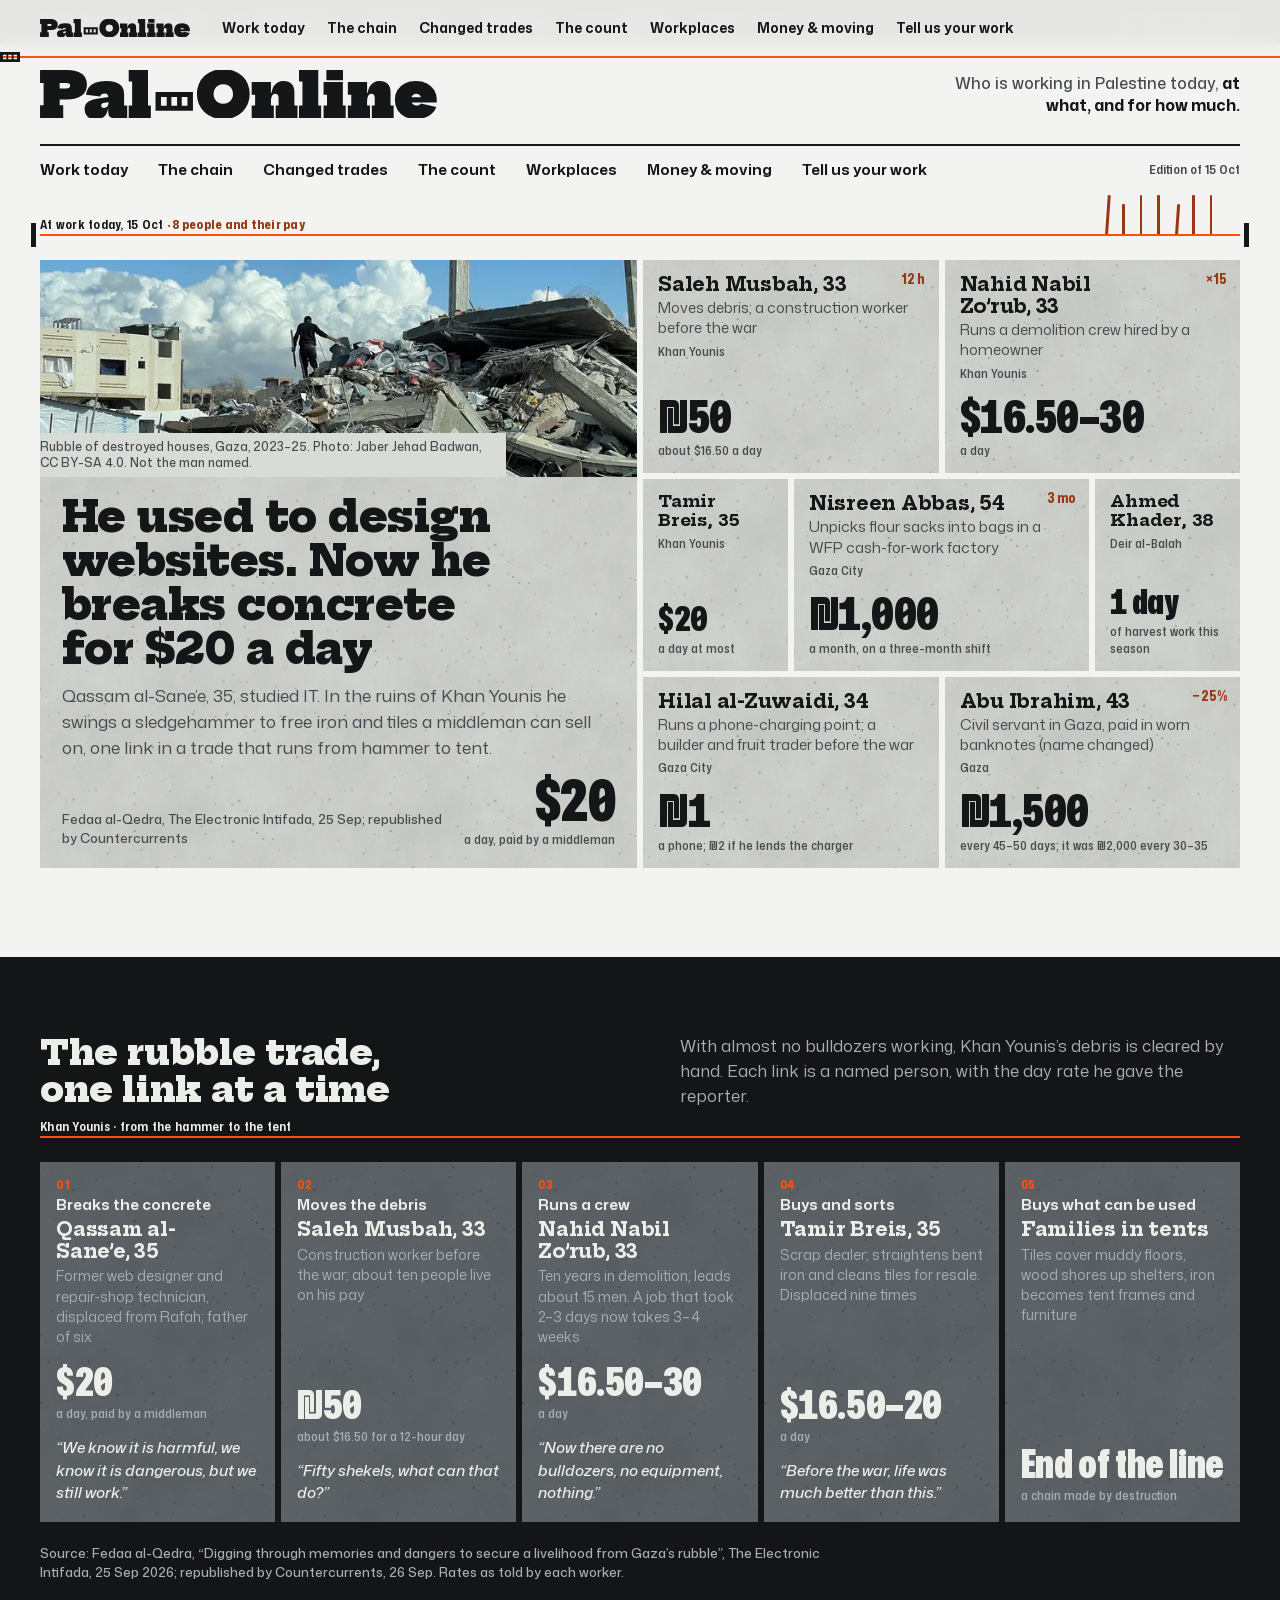
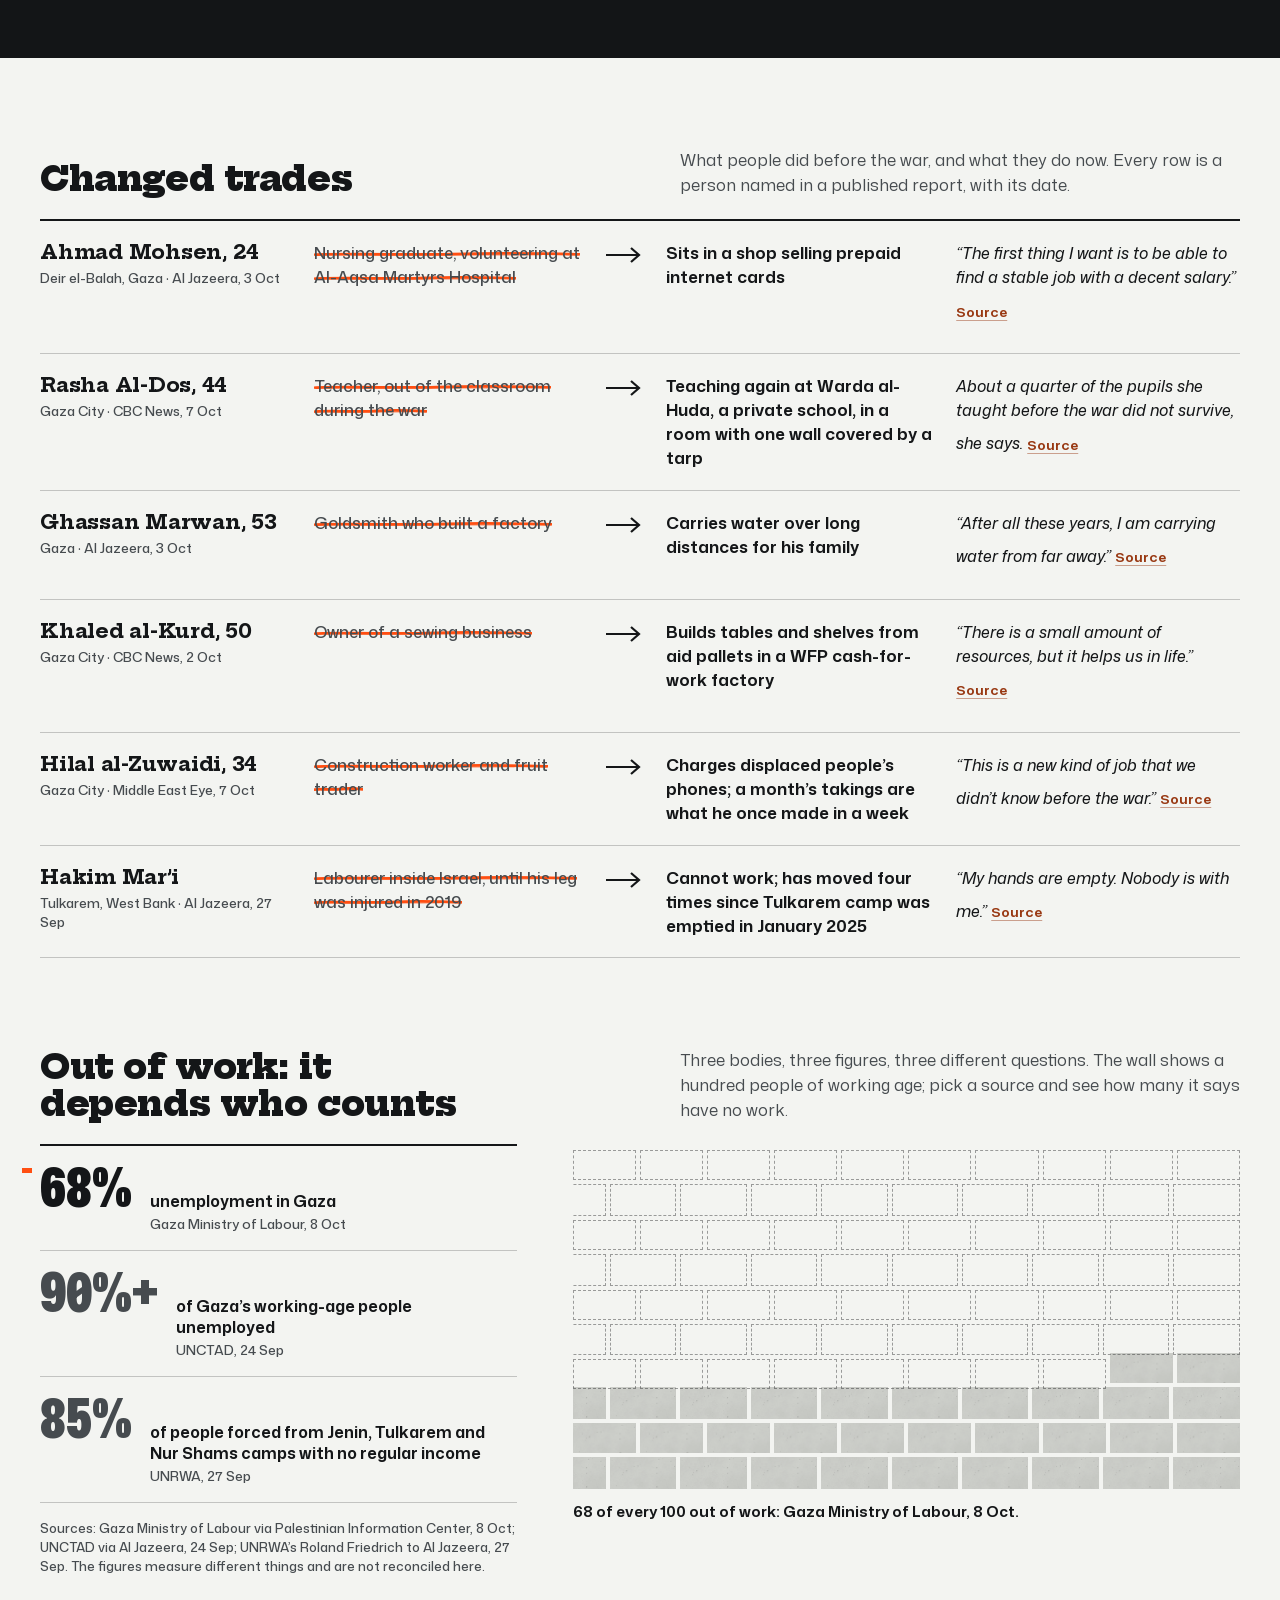
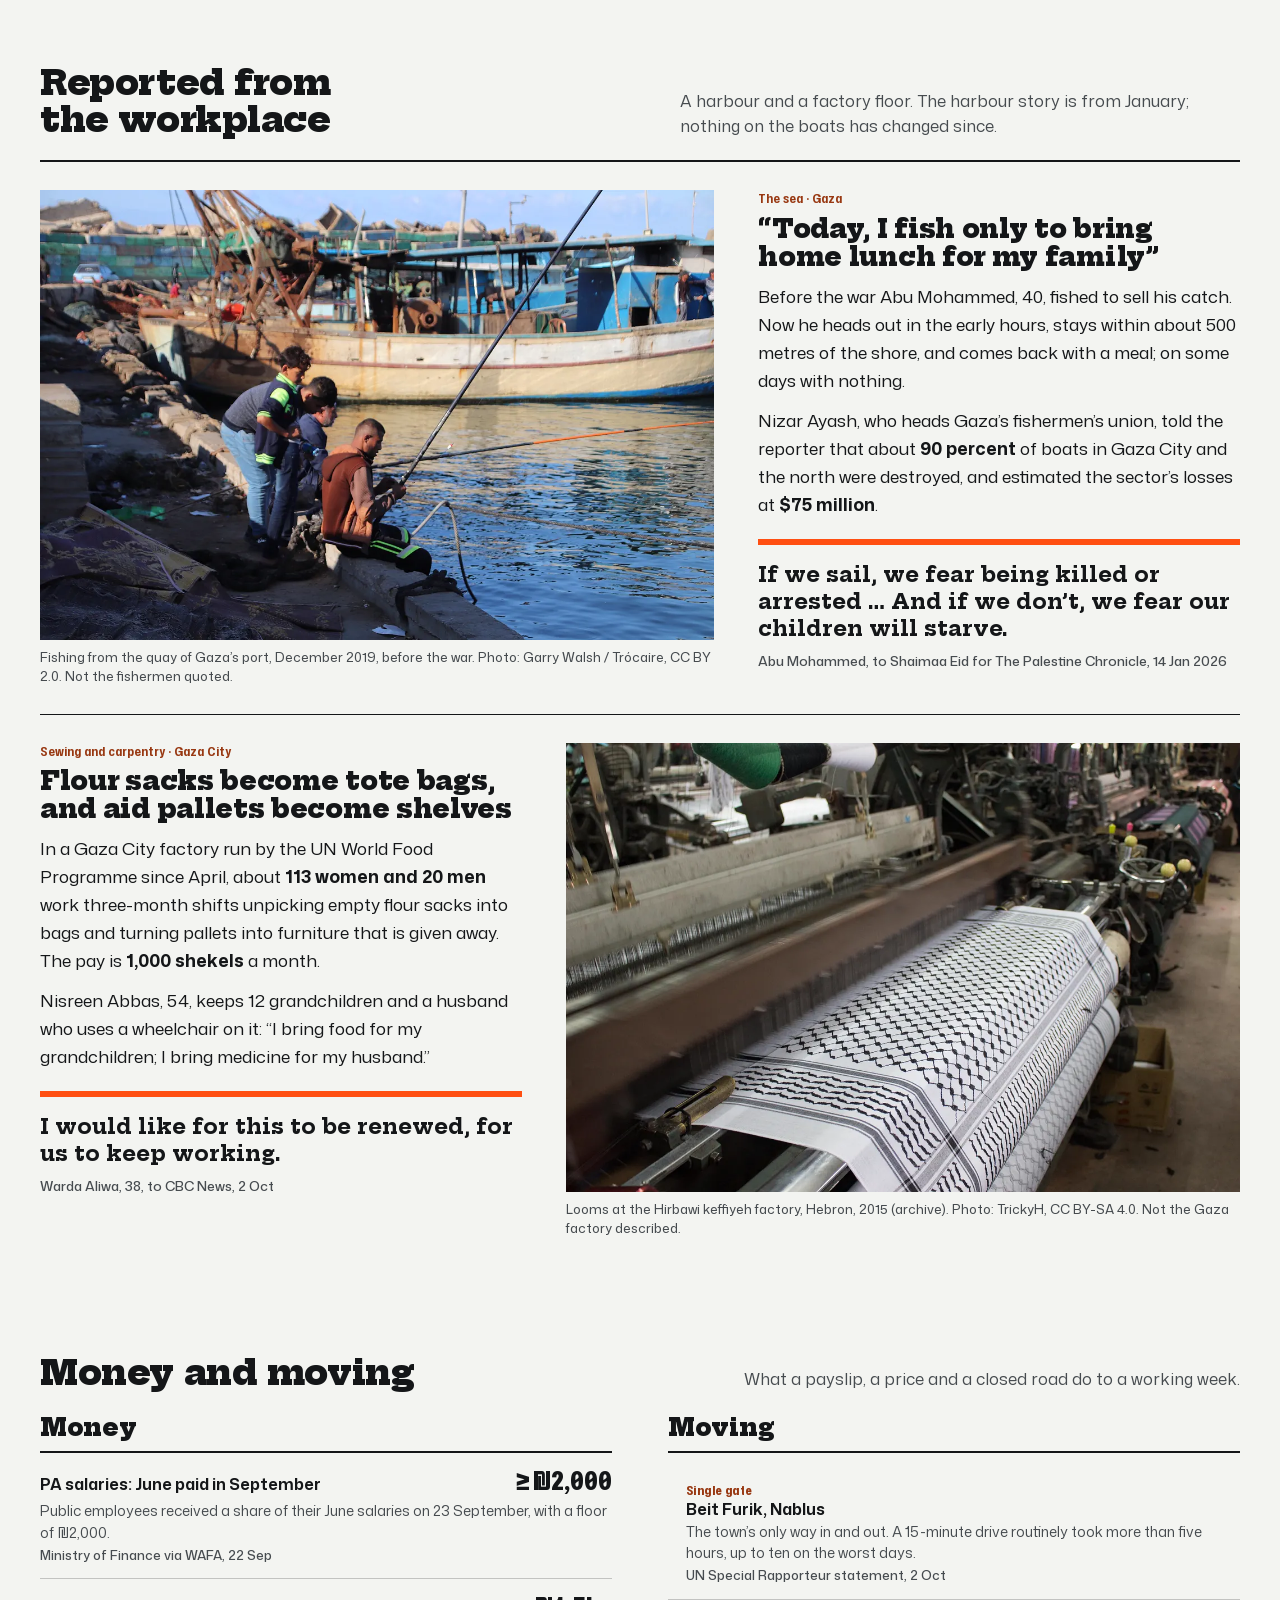
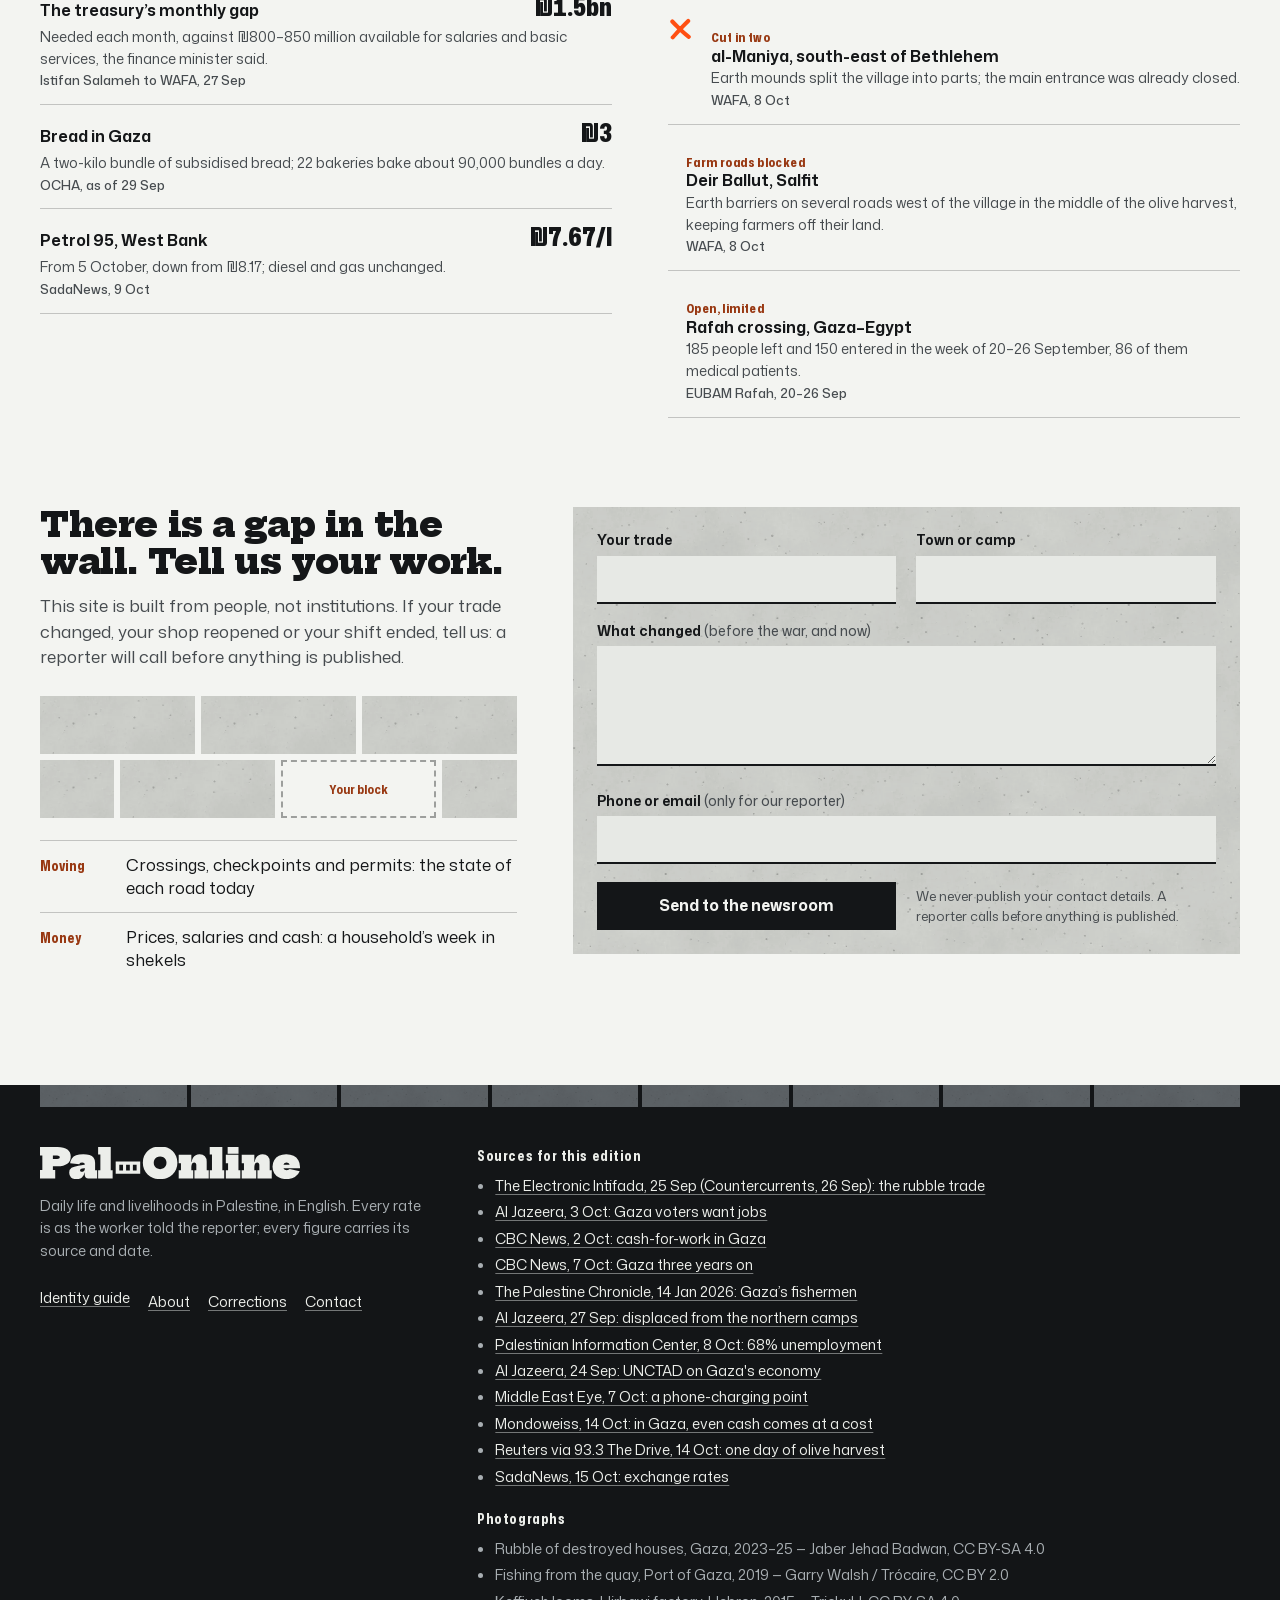
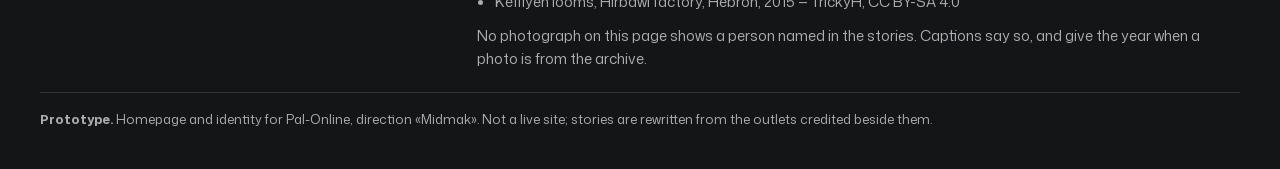
==== commit 4045f4d8: "Correct source dates, refresh rates and today's course The fisherman story is the Palestine Chronicl" ====
--- a/home.html
+++ b/home.html
@@ -8,11 +8,11 @@
 <meta name="description" content="Who is working in Palestine today, at what, and for how much: named workers, their trades and their pay, every figure with its source.">
 <meta name="theme-color" content="#F3F4F1" media="(prefers-color-scheme: light)">
 <meta name="theme-color" content="#101213" media="(prefers-color-scheme: dark)">
-<link rel="icon" href="assets/brand/favicon.svg?v=7" type="image/svg+xml">
+<link rel="icon" href="assets/brand/favicon.svg?v=8" type="image/svg+xml">
 <link rel="preload" href="assets/fonts/hepta-slab-800.woff2?v=1" as="font" type="font/woff2" crossorigin>
 <link rel="preload" href="assets/fonts/mona-sans.woff2?v=1" as="font" type="font/woff2" crossorigin>
-<link rel="stylesheet" href="assets/css/po.css?v=7">
-<link rel="stylesheet" href="assets/css/home.css?v=7">
+<link rel="stylesheet" href="assets/css/po.css?v=8">
+<link rel="stylesheet" href="assets/css/home.css?v=8">
 </head>
 <body>
 <!--
@@ -25,20 +25,20 @@
 -->
 <div id="loader" aria-hidden="true"><div class="ld"><div class="ld-line"><svg viewBox="0 0 1000 120" preserveAspectRatio="none"><rect class="ld-pin" x="-6" y="40" width="12" height="40"/><rect class="ld-pin" x="994" y="40" width="12" height="40"/><path class="ld-string" d="M0 60Q500 106 1000 60"/></svg></div><svg class="ld-word" viewBox="42 0 12724 1544" role="img" aria-label="Pal-Online"><path class="ld-pal" fill="currentColor" d="M42 1544V1130H156V414H42V0H672V1130H786V1544ZM546 944V590H878Q943 590 975.5 567.5Q1008 545 1008.0 500.42056074766356Q1008 455 972.5 434.5Q937 414 880 414H580V0H900Q1223 0 1384.5 124.26701570680632Q1546.0 248.53403141361264 1546 470Q1546 582 1503.5 670.0Q1461 758 1378.0 819.0Q1295 880 1173.5 912.0Q1052 944 894 944ZM2412 1544Q2325 1544 2277.5 1496.0Q2230 1448 2230 1360V1170L2258 1130L2242 1018L2230 966V862Q2230 821 2212.5 798.0Q2195 775 2166.5 765.5Q2138 756 2106 756Q2061 756 2022.5 774.5Q1984 793 1970 846L1516 792Q1533 663 1602.0 563.5Q1671 464 1807.5 408.0Q1944 352 2164 352Q2336 352 2465.0 391.5Q2594 431 2666.0 524.0Q2738 617 2738 776V1136H2838V1544ZM1830 1574Q1649 1574 1559.5 1488.5Q1470 1403 1470 1262Q1470 1100 1585.5 1021.5Q1701 943 1920 912L2284 858V1026L2114 1052Q2054 1059 2028.0 1083.0Q2002 1107 2002 1142Q2002 1178 2027.0 1197.0Q2052 1216 2092 1216Q2127 1216 2161.5 1197.5Q2196 1179 2219.0 1136.0Q2242 1093 2242 1018L2288 1252H2220Q2198 1418 2094.5 1496.0Q1991 1574 1830 1574ZM3504 1138H3596V1544H2886V1138H2996V370H2886V-36H3504Z"/><path class="ld-block" fill="var(--block-fill,currentColor)" fill-rule="evenodd" d="M3746 708h1200v600h-1200zM3922 868h183v280h-183zM4255 868h183v280h-183zM4587 868h183v280h-183z"/><path class="ld-online" fill="currentColor" d="M5920 1572Q5733 1572 5577.5 1513.5Q5422 1455 5309.5 1347.5Q5197 1240 5135.5 1092.8218298555378Q5074.0 945.6436597110754 5074.0 767.7817014446227Q5074 592 5135.5 446.5Q5197 301 5309.5 194.5Q5422 88 5577.5 30.0Q5733 -28 5920.5 -28.0Q6108 -28 6262.839211618257 29.966666666666697Q6417.678423236514 87.9333333333334 6530.339211618257 194.4666666666667Q6643 301 6704.5 446.64516129032256Q6766.0 592.2903225806451 6766.0 768.1048387096774Q6766 946 6704.5 1093.0Q6643 1240 6530.274193548387 1347.5345911949685Q6417.548387096775 1455.0691823899372 6262.619815668203 1513.5345911949685Q6107.6912442396315 1572.0 5920 1572ZM5920 1084Q6012 1084 6082.5 1043.5Q6153 1003 6192.5 931.8472222222222Q6232.0 860.6944444444445 6232 768Q6232.0 677.2346368715084 6192.541082164329 607.7625698324023Q6153.082164328657 538.2905027932961 6082.541082164329 499.14525139664806Q6012 460 5920 460Q5828 460 5757.458917835671 499.14525139664806Q5686.917835671343 538.2905027932961 5647.458917835671 607.7625698324023Q5608.0 677.2346368715084 5608 768Q5608.0 860.6944444444445 5647.5 931.8472222222222Q5687 1003 5757.5 1043.5Q5828 1084 5920 1084ZM7448 1138H7540V1544H6830V1138H6940V790H6830V384H7448ZM7692 1138V884Q7692 827 7663.5 792.5Q7635 758 7588 758Q7545 758 7513.5 788.0Q7482 818 7465.0 872.5Q7448 927 7448 1002L7380 740H7464Q7481 613 7531.5 527.5Q7582 442 7663.0 399.0Q7744 356 7854 356Q8022 356 8111.0 449.0Q8200 542 8200 716V1138H8300V1544H7600V1138ZM8966 1138H9058V1544H8348V1138H8458V370H8348V-36H8966ZM9754 1138H9846V1544H9136V1138H9246V790H9136V384H9754ZM9226 -36H9758V328H9226ZM10532 1138H10624V1544H9914V1138H10024V790H9914V384H10532ZM10776 1138V884Q10776 827 10747.5 792.5Q10719 758 10672 758Q10629 758 10597.5 788.0Q10566 818 10549.0 872.5Q10532 927 10532 1002L10464 740H10548Q10565 613 10615.5 527.5Q10666 442 10747.0 399.0Q10828 356 10938 356Q11106 356 11195.0 449.0Q11284 542 11284 716V1138H11384V1544H10684V1138ZM12106 1572Q11896 1572 11742.5 1496.0Q11589 1420 11505.5 1283.5Q11422 1147 11422 964Q11422 782 11504.0 645.0Q11586 508 11737.0 432.0Q11888 356 12094 356Q12300 356 12451.0 432.0Q12602 508 12684.0 645.0Q12766 782 12766 964Q12766 983 12766.0 1001.5Q12766 1020 12766 1040H12266Q12268 1019 12268.0 997.0Q12268 975 12268 954Q12268 892 12248.5 849.0Q12229 806 12193.0 784.0Q12157 762 12108 762Q12058 762 12021.0 785.5Q11984 809 11964.0 854.0Q11944 899 11944 964Q11944 1015 11965.0 1053.5Q11986 1092 12024.5 1114.0Q12063 1136 12116 1136Q12164 1136 12200.5 1119.5Q12237 1103 12258 1076L12752 1190Q12685 1368 12517.0 1470.0Q12349 1572 12106 1572ZM11746 1040V872H12358L12346 1040Z"/></svg><p class="ld-note">Who is working in Palestine today</p></div></div>
 <a class="skip" href="#today">Skip to today's course</a>
-<div class="strip"><div class="wrap"><time datetime="2026-10-15">Thursday 15 October 2026</time><ul class="rates" aria-label="Exchange rates and fuel"><li>US$1 <b>₪3.06</b></li><li>JD1 <b>₪4.31</b></li><li>€1 <b>₪3.43</b></li><li>Petrol 95 <b>₪7.67/l</b></li><li class="by">SadaNews, 9 Oct 07:49</li></ul><a class="tell-link" href="#tell">Tell us your work</a></div></div>
+<div class="strip"><div class="wrap"><time datetime="2026-10-15">Thursday 15 October 2026</time><ul class="rates" aria-label="Exchange rates and fuel"><li>US$1 <b>₪3.05/3.09</b></li><li>JD1 <b>₪4.31/4.39</b></li><li>€1 <b>₪3.42/3.46</b></li><li>Petrol 95 <b>₪7.67/l</b></li><li class="by">SadaNews, 15 Oct · buy / sell</li></ul><a class="tell-link" href="#tell">Tell us your work</a></div></div>
 <header class="mast"><div class="wrap"><a class="home" href="home.html" aria-label="Pal-Online, home"><svg viewBox="42 0 12724 1544" role="img" aria-label="Pal-Online"><path fill="currentColor" d="M42 1544V1130H156V414H42V0H672V1130H786V1544ZM546 944V590H878Q943 590 975.5 567.5Q1008 545 1008.0 500.42056074766356Q1008 455 972.5 434.5Q937 414 880 414H580V0H900Q1223 0 1384.5 124.26701570680632Q1546.0 248.53403141361264 1546 470Q1546 582 1503.5 670.0Q1461 758 1378.0 819.0Q1295 880 1173.5 912.0Q1052 944 894 944ZM2412 1544Q2325 1544 2277.5 1496.0Q2230 1448 2230 1360V1170L2258 1130L2242 1018L2230 966V862Q2230 821 2212.5 798.0Q2195 775 2166.5 765.5Q2138 756 2106 756Q2061 756 2022.5 774.5Q1984 793 1970 846L1516 792Q1533 663 1602.0 563.5Q1671 464 1807.5 408.0Q1944 352 2164 352Q2336 352 2465.0 391.5Q2594 431 2666.0 524.0Q2738 617 2738 776V1136H2838V1544ZM1830 1574Q1649 1574 1559.5 1488.5Q1470 1403 1470 1262Q1470 1100 1585.5 1021.5Q1701 943 1920 912L2284 858V1026L2114 1052Q2054 1059 2028.0 1083.0Q2002 1107 2002 1142Q2002 1178 2027.0 1197.0Q2052 1216 2092 1216Q2127 1216 2161.5 1197.5Q2196 1179 2219.0 1136.0Q2242 1093 2242 1018L2288 1252H2220Q2198 1418 2094.5 1496.0Q1991 1574 1830 1574ZM3504 1138H3596V1544H2886V1138H2996V370H2886V-36H3504Z"/><path fill="var(--block-fill,currentColor)" fill-rule="evenodd" d="M3746 708h1200v600h-1200zM3922 868h183v280h-183zM4255 868h183v280h-183zM4587 868h183v280h-183z"/><path fill="currentColor" d="M5920 1572Q5733 1572 5577.5 1513.5Q5422 1455 5309.5 1347.5Q5197 1240 5135.5 1092.8218298555378Q5074.0 945.6436597110754 5074.0 767.7817014446227Q5074 592 5135.5 446.5Q5197 301 5309.5 194.5Q5422 88 5577.5 30.0Q5733 -28 5920.5 -28.0Q6108 -28 6262.839211618257 29.966666666666697Q6417.678423236514 87.9333333333334 6530.339211618257 194.4666666666667Q6643 301 6704.5 446.64516129032256Q6766.0 592.2903225806451 6766.0 768.1048387096774Q6766 946 6704.5 1093.0Q6643 1240 6530.274193548387 1347.5345911949685Q6417.548387096775 1455.0691823899372 6262.619815668203 1513.5345911949685Q6107.6912442396315 1572.0 5920 1572ZM5920 1084Q6012 1084 6082.5 1043.5Q6153 1003 6192.5 931.8472222222222Q6232.0 860.6944444444445 6232 768Q6232.0 677.2346368715084 6192.541082164329 607.7625698324023Q6153.082164328657 538.2905027932961 6082.541082164329 499.14525139664806Q6012 460 5920 460Q5828 460 5757.458917835671 499.14525139664806Q5686.917835671343 538.2905027932961 5647.458917835671 607.7625698324023Q5608.0 677.2346368715084 5608 768Q5608.0 860.6944444444445 5647.5 931.8472222222222Q5687 1003 5757.5 1043.5Q5828 1084 5920 1084ZM7448 1138H7540V1544H6830V1138H6940V790H6830V384H7448ZM7692 1138V884Q7692 827 7663.5 792.5Q7635 758 7588 758Q7545 758 7513.5 788.0Q7482 818 7465.0 872.5Q7448 927 7448 1002L7380 740H7464Q7481 613 7531.5 527.5Q7582 442 7663.0 399.0Q7744 356 7854 356Q8022 356 8111.0 449.0Q8200 542 8200 716V1138H8300V1544H7600V1138ZM8966 1138H9058V1544H8348V1138H8458V370H8348V-36H8966ZM9754 1138H9846V1544H9136V1138H9246V790H9136V384H9754ZM9226 -36H9758V328H9226ZM10532 1138H10624V1544H9914V1138H10024V790H9914V384H10532ZM10776 1138V884Q10776 827 10747.5 792.5Q10719 758 10672 758Q10629 758 10597.5 788.0Q10566 818 10549.0 872.5Q10532 927 10532 1002L10464 740H10548Q10565 613 10615.5 527.5Q10666 442 10747.0 399.0Q10828 356 10938 356Q11106 356 11195.0 449.0Q11284 542 11284 716V1138H11384V1544H10684V1138ZM12106 1572Q11896 1572 11742.5 1496.0Q11589 1420 11505.5 1283.5Q11422 1147 11422 964Q11422 782 11504.0 645.0Q11586 508 11737.0 432.0Q11888 356 12094 356Q12300 356 12451.0 432.0Q12602 508 12684.0 645.0Q12766 782 12766 964Q12766 983 12766.0 1001.5Q12766 1020 12766 1040H12266Q12268 1019 12268.0 997.0Q12268 975 12268 954Q12268 892 12248.5 849.0Q12229 806 12193.0 784.0Q12157 762 12108 762Q12058 762 12021.0 785.5Q11984 809 11964.0 854.0Q11944 899 11944 964Q11944 1015 11965.0 1053.5Q11986 1092 12024.5 1114.0Q12063 1136 12116 1136Q12164 1136 12200.5 1119.5Q12237 1103 12258 1076L12752 1190Q12685 1368 12517.0 1470.0Q12349 1572 12106 1572ZM11746 1040V872H12358L12346 1040Z"/></svg></a><p class="motto">Who is working in Palestine today, <b>at what, and for how much.</b></p><nav class="nav" aria-label="Sections"><a href="#today">Work today</a><a href="#chain">The chain</a><a href="#trades">Changed trades</a><a href="#count">The count</a><a href="#workplace">Workplaces</a><a href="#money">Money &amp; moving</a><a href="#tell">Tell us your work</a><span class="ed">Edition of 15 Oct</span></nav></div></header><div class="bar" aria-hidden="true"><div class="wrap"><a class="home" href="home.html" tabindex="-1"><svg viewBox="42 0 12724 1544" role="img" aria-label="Pal-Online"><path fill="currentColor" d="M42 1544V1130H156V414H42V0H672V1130H786V1544ZM546 944V590H878Q943 590 975.5 567.5Q1008 545 1008.0 500.42056074766356Q1008 455 972.5 434.5Q937 414 880 414H580V0H900Q1223 0 1384.5 124.26701570680632Q1546.0 248.53403141361264 1546 470Q1546 582 1503.5 670.0Q1461 758 1378.0 819.0Q1295 880 1173.5 912.0Q1052 944 894 944ZM2412 1544Q2325 1544 2277.5 1496.0Q2230 1448 2230 1360V1170L2258 1130L2242 1018L2230 966V862Q2230 821 2212.5 798.0Q2195 775 2166.5 765.5Q2138 756 2106 756Q2061 756 2022.5 774.5Q1984 793 1970 846L1516 792Q1533 663 1602.0 563.5Q1671 464 1807.5 408.0Q1944 352 2164 352Q2336 352 2465.0 391.5Q2594 431 2666.0 524.0Q2738 617 2738 776V1136H2838V1544ZM1830 1574Q1649 1574 1559.5 1488.5Q1470 1403 1470 1262Q1470 1100 1585.5 1021.5Q1701 943 1920 912L2284 858V1026L2114 1052Q2054 1059 2028.0 1083.0Q2002 1107 2002 1142Q2002 1178 2027.0 1197.0Q2052 1216 2092 1216Q2127 1216 2161.5 1197.5Q2196 1179 2219.0 1136.0Q2242 1093 2242 1018L2288 1252H2220Q2198 1418 2094.5 1496.0Q1991 1574 1830 1574ZM3504 1138H3596V1544H2886V1138H2996V370H2886V-36H3504Z"/><path fill="var(--block-fill,currentColor)" fill-rule="evenodd" d="M3746 708h1200v600h-1200zM3922 868h183v280h-183zM4255 868h183v280h-183zM4587 868h183v280h-183z"/><path fill="currentColor" d="M5920 1572Q5733 1572 5577.5 1513.5Q5422 1455 5309.5 1347.5Q5197 1240 5135.5 1092.8218298555378Q5074.0 945.6436597110754 5074.0 767.7817014446227Q5074 592 5135.5 446.5Q5197 301 5309.5 194.5Q5422 88 5577.5 30.0Q5733 -28 5920.5 -28.0Q6108 -28 6262.839211618257 29.966666666666697Q6417.678423236514 87.9333333333334 6530.339211618257 194.4666666666667Q6643 301 6704.5 446.64516129032256Q6766.0 592.2903225806451 6766.0 768.1048387096774Q6766 946 6704.5 1093.0Q6643 1240 6530.274193548387 1347.5345911949685Q6417.548387096775 1455.0691823899372 6262.619815668203 1513.5345911949685Q6107.6912442396315 1572.0 5920 1572ZM5920 1084Q6012 1084 6082.5 1043.5Q6153 1003 6192.5 931.8472222222222Q6232.0 860.6944444444445 6232 768Q6232.0 677.2346368715084 6192.541082164329 607.7625698324023Q6153.082164328657 538.2905027932961 6082.541082164329 499.14525139664806Q6012 460 5920 460Q5828 460 5757.458917835671 499.14525139664806Q5686.917835671343 538.2905027932961 5647.458917835671 607.7625698324023Q5608.0 677.2346368715084 5608 768Q5608.0 860.6944444444445 5647.5 931.8472222222222Q5687 1003 5757.5 1043.5Q5828 1084 5920 1084ZM7448 1138H7540V1544H6830V1138H6940V790H6830V384H7448ZM7692 1138V884Q7692 827 7663.5 792.5Q7635 758 7588 758Q7545 758 7513.5 788.0Q7482 818 7465.0 872.5Q7448 927 7448 1002L7380 740H7464Q7481 613 7531.5 527.5Q7582 442 7663.0 399.0Q7744 356 7854 356Q8022 356 8111.0 449.0Q8200 542 8200 716V1138H8300V1544H7600V1138ZM8966 1138H9058V1544H8348V1138H8458V370H8348V-36H8966ZM9754 1138H9846V1544H9136V1138H9246V790H9136V384H9754ZM9226 -36H9758V328H9226ZM10532 1138H10624V1544H9914V1138H10024V790H9914V384H10532ZM10776 1138V884Q10776 827 10747.5 792.5Q10719 758 10672 758Q10629 758 10597.5 788.0Q10566 818 10549.0 872.5Q10532 927 10532 1002L10464 740H10548Q10565 613 10615.5 527.5Q10666 442 10747.0 399.0Q10828 356 10938 356Q11106 356 11195.0 449.0Q11284 542 11284 716V1138H11384V1544H10684V1138ZM12106 1572Q11896 1572 11742.5 1496.0Q11589 1420 11505.5 1283.5Q11422 1147 11422 964Q11422 782 11504.0 645.0Q11586 508 11737.0 432.0Q11888 356 12094 356Q12300 356 12451.0 432.0Q12602 508 12684.0 645.0Q12766 782 12766 964Q12766 983 12766.0 1001.5Q12766 1020 12766 1040H12266Q12268 1019 12268.0 997.0Q12268 975 12268 954Q12268 892 12248.5 849.0Q12229 806 12193.0 784.0Q12157 762 12108 762Q12058 762 12021.0 785.5Q11984 809 11964.0 854.0Q11944 899 11944 964Q11944 1015 11965.0 1053.5Q11986 1092 12024.5 1114.0Q12063 1136 12116 1136Q12164 1136 12200.5 1119.5Q12237 1103 12258 1076L12752 1190Q12685 1368 12517.0 1470.0Q12349 1572 12106 1572ZM11746 1040V872H12358L12346 1040Z"/></svg></a><nav><a href="#today" tabindex="-1">Work today</a><a href="#chain" tabindex="-1">The chain</a><a href="#trades" tabindex="-1">Changed trades</a><a href="#count" tabindex="-1">The count</a><a href="#workplace" tabindex="-1">Workplaces</a><a href="#money" tabindex="-1">Money &amp; moving</a><a href="#tell" tabindex="-1">Tell us your work</a></nav></div><span class="bar-rider"></span></div>
 <main>
-<section class="today wrap" id="today" aria-labelledby="today-h"><h2 class="sr" id="today-h">At work today</h2><div class="mline" id="line-today"><span class="tag">At work today, 15 Oct <b>· 8 people and their pay</b></span><div class="rebar" aria-hidden="true"><i></i><i></i><i></i><i></i><i></i><i></i><i></i></div><svg viewBox="0 0 1000 30" preserveAspectRatio="none" aria-hidden="true"><path class="string" d="M0 15L1000 15"/></svg></div><div class="wall hero lay" data-line="line-today"><article class="blk lead" id="lead"><figure class="opening"><img src="assets/img/photo/gaza-man-on-rubble-1200.webp?v=7" srcset="assets/img/photo/gaza-man-on-rubble-700.webp?v=7 700w, assets/img/photo/gaza-man-on-rubble-1200.webp?v=7 1200w, assets/img/photo/gaza-man-on-rubble-1800.webp?v=7 1800w" sizes="(max-width:1100px) 100vw, 680px" width="1800" height="1012" alt="A man stands on top of a mound of concrete rubble and twisted debris from collapsed houses in Gaza." fetchpriority="high"><figcaption>Rubble of destroyed houses, Gaza, 2023–25. Photo: Jaber Jehad Badwan, CC BY-SA 4.0. Not the man named.</figcaption></figure><div class="txt"><h1><a href="#lead-story">He used to design websites. Now he breaks concrete for $20 a day</a></h1><p class="dek">Qassam al-Sane’e, 35, studied IT. In the ruins of Khan Younis he swings a sledgehammer to free iron and tiles a middleman can sell on, one link in a trade that runs from hammer to tent.</p><div class="meta"><p class="src">Fedaa al-Qedra, The Electronic Intifada; republished by Countercurrents, 26 Sep</p><p class="rate num">$20<small>a day, paid by a middleman</small></p></div></div></article><article class="blk who w"><span class="chalk" title="length of his working day">12 h</span><h3><a href="#chain">Saleh Musbah, 33</a></h3><p class="trade">Moves debris; a construction worker before the war</p><p class="place">Khan Younis</p><p class="rate num">₪50<small>about $16.50 a day</small></p></article><article class="blk who w"><span class="chalk" title="men in his crew">×15</span><h3><a href="#chain">Nahid Nabil Zo’rub, 33</a></h3><p class="trade">Runs a demolition crew hired by a homeowner</p><p class="place">Khan Younis</p><p class="rate num">$16.50–30<small>a day</small></p></article><article class="blk who h"><h3><a href="#chain">Tamir Breis, 35</a></h3><p class="place">Khan Younis</p><p class="rate num">$20<small>a day at most</small></p></article><article class="blk who w"><span class="chalk" title="length of the shift">3 mo</span><h3><a href="#sewing">Nisreen Abbas, 54</a></h3><p class="trade">Unpicks flour sacks into bags in a WFP cash-for-work factory</p><p class="place">Gaza City</p><p class="rate num">₪1,000<small>a month, on a three-month shift</small></p></article><article class="blk who h"><h3><a href="#sewing">Khaled al-Kurd, 50</a></h3><p class="place">Gaza City</p><p class="rate num">₪1,000<small>a month</small></p></article><article class="blk who w"><span class="chalk" title="furthest he goes from shore">500 m</span><h3><a href="#sea">Abu Mohammed, 40</a></h3><p class="trade">Fisherman; used to sell his catch</p><p class="place">Gaza</p><p class="rate num">Lunch<small>all a day at sea now brings home</small></p></article><article class="blk who w"><span class="chalk" title="times he has moved since January 2025">×4</span><h3><a href="#trades">Hakim Mar’i</a></h3><p class="trade">Labourer inside Israel until an injury; cannot work</p><p class="place">Tulkarem</p><p class="rate num">Credit<small>food on credit from a shop</small></p></article></div></section>
+<section class="today wrap" id="today" aria-labelledby="today-h"><h2 class="sr" id="today-h">At work today</h2><div class="mline" id="line-today"><span class="tag">At work today, 15 Oct <b>· 8 people and their pay</b></span><div class="rebar" aria-hidden="true"><i></i><i></i><i></i><i></i><i></i><i></i><i></i></div><svg viewBox="0 0 1000 30" preserveAspectRatio="none" aria-hidden="true"><path class="string" d="M0 15L1000 15"/></svg></div><div class="wall hero lay" data-line="line-today"><article class="blk lead" id="lead"><figure class="opening"><img src="assets/img/photo/gaza-man-on-rubble-1200.webp?v=8" srcset="assets/img/photo/gaza-man-on-rubble-700.webp?v=8 700w, assets/img/photo/gaza-man-on-rubble-1200.webp?v=8 1200w, assets/img/photo/gaza-man-on-rubble-1800.webp?v=8 1800w" sizes="(max-width:1100px) 100vw, 680px" width="1800" height="1012" alt="A man stands on top of a mound of concrete rubble and twisted debris from collapsed houses in Gaza." fetchpriority="high"><figcaption>Rubble of destroyed houses, Gaza, 2023–25. Photo: Jaber Jehad Badwan, CC BY-SA 4.0. Not the man named.</figcaption></figure><div class="txt"><h1><a href="#lead-story">He used to design websites. Now he breaks concrete for $20 a day</a></h1><p class="dek">Qassam al-Sane’e, 35, studied IT. In the ruins of Khan Younis he swings a sledgehammer to free iron and tiles a middleman can sell on, one link in a trade that runs from hammer to tent.</p><div class="meta"><p class="src">Fedaa al-Qedra, The Electronic Intifada, 25 Sep; republished by Countercurrents</p><p class="rate num">$20<small>a day, paid by a middleman</small></p></div></div></article><article class="blk who w"><span class="chalk" title="length of his working day">12 h</span><h3><a href="#chain">Saleh Musbah, 33</a></h3><p class="trade">Moves debris; a construction worker before the war</p><p class="place">Khan Younis</p><p class="rate num">₪50<small>about $16.50 a day</small></p></article><article class="blk who w"><span class="chalk" title="men in his crew">×15</span><h3><a href="#chain">Nahid Nabil Zo’rub, 33</a></h3><p class="trade">Runs a demolition crew hired by a homeowner</p><p class="place">Khan Younis</p><p class="rate num">$16.50–30<small>a day</small></p></article><article class="blk who h"><h3><a href="#chain">Tamir Breis, 35</a></h3><p class="place">Khan Younis</p><p class="rate num">$20<small>a day at most</small></p></article><article class="blk who w"><span class="chalk" title="length of the shift">3 mo</span><h3><a href="#sewing">Nisreen Abbas, 54</a></h3><p class="trade">Unpicks flour sacks into bags in a WFP cash-for-work factory</p><p class="place">Gaza City</p><p class="rate num">₪1,000<small>a month, on a three-month shift</small></p></article><article class="blk who h"><h3><a href="#sources">Ahmed Khader, 38</a></h3><p class="place">Deir al-Balah</p><p class="rate num">1 day<small>of harvest work this season</small></p></article><article class="blk who w"><h3><a href="#trades">Hilal al-Zuwaidi, 34</a></h3><p class="trade">Runs a phone-charging point; a builder and fruit trader before the war</p><p class="place">Gaza City</p><p class="rate num">₪1<small>a phone; ₪2 if he lends the charger</small></p></article><article class="blk who w"><span class="chalk" title="smaller with each payment">−25%</span><h3><a href="#money">Abu Ibrahim, 43</a></h3><p class="trade">Civil servant in Gaza, paid in worn banknotes (name changed)</p><p class="place">Gaza</p><p class="rate num">₪1,500<small>every 45–50 days; it was ₪2,000 every 30–35</small></p></article></div></section>
 
-<section class="chain" id="chain" aria-labelledby="chain-h"><div class="wrap"><div class="sec-head"><h2 id="chain-h">The rubble trade, one link at a time</h2><p>With almost no bulldozers working, Khan Younis’s debris is cleared by hand. Each link is a named person, with the day rate he gave the reporter.</p></div><div class="mline" id="line-chain"><span class="tag">Khan Younis · from the hammer to the tent</span><svg viewBox="0 0 1000 30" preserveAspectRatio="none" aria-hidden="true"><path class="string" d="M0 15L1000 15"/></svg></div><ol class="wall links lay" data-line="line-chain"><li class="blk blk--night w"><span class="step">01</span><p class="role">Breaks the concrete</p><h3>Qassam al-Sane’e, 35</h3><p class="who-is">Former web designer and repair-shop technician, displaced from Rafah; father of six</p><p class="rate num">$20<small>a day, paid by a middleman</small></p><q>We know it is harmful, we know it is dangerous, but we still work.</q></li><li class="blk blk--night w"><span class="step">02</span><p class="role">Moves the debris</p><h3>Saleh Musbah, 33</h3><p class="who-is">Construction worker before the war; about ten people live on his pay</p><p class="rate num">₪50<small>about $16.50 for a 12-hour day</small></p><q>Fifty shekels, what can that do?</q></li><li class="blk blk--night w"><span class="step">03</span><p class="role">Runs a crew</p><h3>Nahid Nabil Zo’rub, 33</h3><p class="who-is">Ten years in demolition; leads about 15 men. A job that took 2–3 days now takes 3–4 weeks</p><p class="rate num">$16.50–30<small>a day</small></p><q>Now there are no bulldozers, no equipment, nothing.</q></li><li class="blk blk--night w"><span class="step">04</span><p class="role">Buys and sorts</p><h3>Tamir Breis, 35</h3><p class="who-is">Scrap dealer; straightens bent iron and cleans tiles for resale. Displaced nine times</p><p class="rate num">$16.50–20<small>a day</small></p><q>Before the war, life was much better than this.</q></li><li class="blk blk--night w"><span class="step">05</span><p class="role">Buys what can be used</p><h3>Families in tents</h3><p class="who-is">Tiles cover muddy floors, wood shores up shelters, iron becomes tent frames and furniture</p><p class="rate num">End of the line<small>a chain made by destruction</small></p></li></ol><p class="src">Source: Fedaa al-Qedra, “Digging through memories and dangers to secure a livelihood from Gaza’s rubble”, The Electronic Intifada; republished by Countercurrents, 26 Sep 2026. Rates as told by each worker.</p></div></section>
-<section class="sec wrap" id="trades" aria-labelledby="trades-h"><div class="sec-head"><h2 id="trades-h">Changed trades</h2><p>What people did before the war, and what they do now. Every row is a person named in a report from the last three weeks.</p></div><ul class="reg"><li data-spray><div><h3>Ahmad Mohsen, 24</h3><p class="meta">Deir el-Balah, Gaza · Al Jazeera, 3 Oct</p></div><p class="was"><span class="sr">Was: </span><span class="spray">Nursing graduate, volunteering at Al-Aqsa Martyrs Hospital</span></p><svg class="to" viewBox="0 0 40 20" aria-hidden="true"><path fill="none" stroke="currentColor" stroke-width="2.2" d="M2 10h33M27 3l8 7-8 7"/></svg><p class="now"><span class="sr">Now: </span>Sits in a shop selling prepaid internet cards</p><p class="words">“The first thing I want is to be able to find a stable job with a decent salary.” <a href="https://www.aljazeera.com/news/2026/10/3/gaza-voters-want-jobs-and-security-as-palestinian-elections-approach" rel="noopener">Source</a></p></li><li data-spray><div><h3>Rasha Al-Dos, 44</h3><p class="meta">Gaza City · CBC News, 7 Oct</p></div><p class="was"><span class="sr">Was: </span><span class="spray">Teacher, out of the classroom during the war</span></p><svg class="to" viewBox="0 0 40 20" aria-hidden="true"><path fill="none" stroke="currentColor" stroke-width="2.2" d="M2 10h33M27 3l8 7-8 7"/></svg><p class="now"><span class="sr">Now: </span>Teaching again at Warda al-Huda, a private school, in a room with one wall covered by a tarp</p><p class="words">About a quarter of the pupils she taught before the war did not survive, she says. <a href="https://www.cbc.ca/news/world/gaza-3-years-after-war-9.7372095" rel="noopener">Source</a></p></li><li data-spray><div><h3>Ghassan Marwan, 53</h3><p class="meta">Gaza · Al Jazeera, 3 Oct</p></div><p class="was"><span class="sr">Was: </span><span class="spray">Goldsmith who built a factory</span></p><svg class="to" viewBox="0 0 40 20" aria-hidden="true"><path fill="none" stroke="currentColor" stroke-width="2.2" d="M2 10h33M27 3l8 7-8 7"/></svg><p class="now"><span class="sr">Now: </span>Carries water over long distances for his family</p><p class="words">“After all these years, I am carrying water from far away.” <a href="https://www.aljazeera.com/news/2026/10/3/gaza-voters-want-jobs-and-security-as-palestinian-elections-approach" rel="noopener">Source</a></p></li><li data-spray><div><h3>Khaled al-Kurd, 50</h3><p class="meta">Gaza City · CBC News, 2 Oct</p></div><p class="was"><span class="sr">Was: </span><span class="spray">Owner of a sewing business</span></p><svg class="to" viewBox="0 0 40 20" aria-hidden="true"><path fill="none" stroke="currentColor" stroke-width="2.2" d="M2 10h33M27 3l8 7-8 7"/></svg><p class="now"><span class="sr">Now: </span>Builds tables and shelves from aid pallets in a WFP cash-for-work factory</p><p class="words">“There is a small amount of resources, but it helps us in life.” <a href="https://www.cbc.ca/news/world/cash-for-work-program-gaza-9.7366177" rel="noopener">Source</a></p></li><li data-spray><div><h3>Abu Mohammed, 40</h3><p class="meta">Gaza · The Palestine Chronicle, 26 Sep</p></div><p class="was"><span class="sr">Was: </span><span class="spray">Fisherman who sold his catch</span></p><svg class="to" viewBox="0 0 40 20" aria-hidden="true"><path fill="none" stroke="currentColor" stroke-width="2.2" d="M2 10h33M27 3l8 7-8 7"/></svg><p class="now"><span class="sr">Now: </span>Fishes within about 500 metres of the shore for his family’s lunch</p><p class="words">“We head out to sea at very early hours just to feed our children.” <a href="https://shaimaamarwan95.substack.com/p/we-sail-so-our-children-dont-go-hungry" rel="noopener">Source</a></p></li><li data-spray><div><h3>Hakim Mar’i</h3><p class="meta">Tulkarem, West Bank · Al Jazeera, 27 Sep</p></div><p class="was"><span class="sr">Was: </span><span class="spray">Labourer inside Israel, until his leg was injured in 2019</span></p><svg class="to" viewBox="0 0 40 20" aria-hidden="true"><path fill="none" stroke="currentColor" stroke-width="2.2" d="M2 10h33M27 3l8 7-8 7"/></svg><p class="now"><span class="sr">Now: </span>Cannot work; has moved four times since Tulkarem camp was emptied in January 2025</p><p class="words">“My hands are empty. Nobody is with me.” <a href="https://www.aljazeera.com/features/2026/9/27/my-hands-are-empty-displaced-palestinians-struggle-to-survive" rel="noopener">Source</a></p></li></ul></section>
+<section class="chain" id="chain" aria-labelledby="chain-h"><div class="wrap"><div class="sec-head"><h2 id="chain-h">The rubble trade, one link at a time</h2><p>With almost no bulldozers working, Khan Younis’s debris is cleared by hand. Each link is a named person, with the day rate he gave the reporter.</p></div><div class="mline" id="line-chain"><span class="tag">Khan Younis · from the hammer to the tent</span><svg viewBox="0 0 1000 30" preserveAspectRatio="none" aria-hidden="true"><path class="string" d="M0 15L1000 15"/></svg></div><ol class="wall links lay" data-line="line-chain"><li class="blk blk--night w"><span class="step">01</span><p class="role">Breaks the concrete</p><h3>Qassam al-Sane’e, 35</h3><p class="who-is">Former web designer and repair-shop technician, displaced from Rafah; father of six</p><p class="rate num">$20<small>a day, paid by a middleman</small></p><q>We know it is harmful, we know it is dangerous, but we still work.</q></li><li class="blk blk--night w"><span class="step">02</span><p class="role">Moves the debris</p><h3>Saleh Musbah, 33</h3><p class="who-is">Construction worker before the war; about ten people live on his pay</p><p class="rate num">₪50<small>about $16.50 for a 12-hour day</small></p><q>Fifty shekels, what can that do?</q></li><li class="blk blk--night w"><span class="step">03</span><p class="role">Runs a crew</p><h3>Nahid Nabil Zo’rub, 33</h3><p class="who-is">Ten years in demolition; leads about 15 men. A job that took 2–3 days now takes 3–4 weeks</p><p class="rate num">$16.50–30<small>a day</small></p><q>Now there are no bulldozers, no equipment, nothing.</q></li><li class="blk blk--night w"><span class="step">04</span><p class="role">Buys and sorts</p><h3>Tamir Breis, 35</h3><p class="who-is">Scrap dealer; straightens bent iron and cleans tiles for resale. Displaced nine times</p><p class="rate num">$16.50–20<small>a day</small></p><q>Before the war, life was much better than this.</q></li><li class="blk blk--night w"><span class="step">05</span><p class="role">Buys what can be used</p><h3>Families in tents</h3><p class="who-is">Tiles cover muddy floors, wood shores up shelters, iron becomes tent frames and furniture</p><p class="rate num">End of the line<small>a chain made by destruction</small></p></li></ol><p class="src">Source: Fedaa al-Qedra, “Digging through memories and dangers to secure a livelihood from Gaza’s rubble”, The Electronic Intifada, 25 Sep 2026; republished by Countercurrents, 26 Sep. Rates as told by each worker.</p></div></section>
+<section class="sec wrap" id="trades" aria-labelledby="trades-h"><div class="sec-head"><h2 id="trades-h">Changed trades</h2><p>What people did before the war, and what they do now. Every row is a person named in a published report, with its date.</p></div><ul class="reg"><li data-spray><div><h3>Ahmad Mohsen, 24</h3><p class="meta">Deir el-Balah, Gaza · Al Jazeera, 3 Oct</p></div><p class="was"><span class="sr">Was: </span><span class="spray">Nursing graduate, volunteering at Al-Aqsa Martyrs Hospital</span></p><svg class="to" viewBox="0 0 40 20" aria-hidden="true"><path fill="none" stroke="currentColor" stroke-width="2.2" d="M2 10h33M27 3l8 7-8 7"/></svg><p class="now"><span class="sr">Now: </span>Sits in a shop selling prepaid internet cards</p><p class="words">“The first thing I want is to be able to find a stable job with a decent salary.” <a href="https://www.aljazeera.com/news/2026/10/3/gaza-voters-want-jobs-and-security-as-palestinian-elections-approach" rel="noopener">Source</a></p></li><li data-spray><div><h3>Rasha Al-Dos, 44</h3><p class="meta">Gaza City · CBC News, 7 Oct</p></div><p class="was"><span class="sr">Was: </span><span class="spray">Teacher, out of the classroom during the war</span></p><svg class="to" viewBox="0 0 40 20" aria-hidden="true"><path fill="none" stroke="currentColor" stroke-width="2.2" d="M2 10h33M27 3l8 7-8 7"/></svg><p class="now"><span class="sr">Now: </span>Teaching again at Warda al-Huda, a private school, in a room with one wall covered by a tarp</p><p class="words">About a quarter of the pupils she taught before the war did not survive, she says. <a href="https://www.cbc.ca/news/world/gaza-3-years-after-war-9.7372095" rel="noopener">Source</a></p></li><li data-spray><div><h3>Ghassan Marwan, 53</h3><p class="meta">Gaza · Al Jazeera, 3 Oct</p></div><p class="was"><span class="sr">Was: </span><span class="spray">Goldsmith who built a factory</span></p><svg class="to" viewBox="0 0 40 20" aria-hidden="true"><path fill="none" stroke="currentColor" stroke-width="2.2" d="M2 10h33M27 3l8 7-8 7"/></svg><p class="now"><span class="sr">Now: </span>Carries water over long distances for his family</p><p class="words">“After all these years, I am carrying water from far away.” <a href="https://www.aljazeera.com/news/2026/10/3/gaza-voters-want-jobs-and-security-as-palestinian-elections-approach" rel="noopener">Source</a></p></li><li data-spray><div><h3>Khaled al-Kurd, 50</h3><p class="meta">Gaza City · CBC News, 2 Oct</p></div><p class="was"><span class="sr">Was: </span><span class="spray">Owner of a sewing business</span></p><svg class="to" viewBox="0 0 40 20" aria-hidden="true"><path fill="none" stroke="currentColor" stroke-width="2.2" d="M2 10h33M27 3l8 7-8 7"/></svg><p class="now"><span class="sr">Now: </span>Builds tables and shelves from aid pallets in a WFP cash-for-work factory</p><p class="words">“There is a small amount of resources, but it helps us in life.” <a href="https://www.cbc.ca/news/world/cash-for-work-program-gaza-9.7366177" rel="noopener">Source</a></p></li><li data-spray><div><h3>Hilal al-Zuwaidi, 34</h3><p class="meta">Gaza City · Middle East Eye, 7 Oct</p></div><p class="was"><span class="sr">Was: </span><span class="spray">Construction worker and fruit trader</span></p><svg class="to" viewBox="0 0 40 20" aria-hidden="true"><path fill="none" stroke="currentColor" stroke-width="2.2" d="M2 10h33M27 3l8 7-8 7"/></svg><p class="now"><span class="sr">Now: </span>Charges displaced people’s phones; a month’s takings are what he once made in a week</p><p class="words">“This is a new kind of job that we didn’t know before the war.” <a href="https://www.middleeasteye.net/big-story/gaza-all-we-do-is-try-to-survive" rel="noopener">Source</a></p></li><li data-spray><div><h3>Hakim Mar’i</h3><p class="meta">Tulkarem, West Bank · Al Jazeera, 27 Sep</p></div><p class="was"><span class="sr">Was: </span><span class="spray">Labourer inside Israel, until his leg was injured in 2019</span></p><svg class="to" viewBox="0 0 40 20" aria-hidden="true"><path fill="none" stroke="currentColor" stroke-width="2.2" d="M2 10h33M27 3l8 7-8 7"/></svg><p class="now"><span class="sr">Now: </span>Cannot work; has moved four times since Tulkarem camp was emptied in January 2025</p><p class="words">“My hands are empty. Nobody is with me.” <a href="https://www.aljazeera.com/features/2026/9/27/my-hands-are-empty-displaced-palestinians-struggle-to-survive" rel="noopener">Source</a></p></li></ul></section>
 <section class="sec wrap" id="count" aria-labelledby="count-h"><div class="sec-head"><h2 id="count-h">Out of work: it depends who counts</h2><p>Three bodies, three figures, three different questions. The wall shows a hundred people of working age; pick a source and see how many it says have no work.</p></div><div class="count"><div><div class="figs" role="group" aria-label="Choose whose figure the wall shows"><button class="fig-btn" type="button" aria-pressed="true" data-out="68" data-cap="68 of every 100 out of work: Gaza Ministry of Labour, 8 Oct."><span class="big num">68%</span><span class="what">unemployment in Gaza</span><span class="who-said">Gaza Ministry of Labour, 8 Oct</span></button><button class="fig-btn" type="button" aria-pressed="false" data-out="91" data-cap="More than 90 of every 100: UNCTAD, 24 Sep. Shown as 91."><span class="big num">90%+</span><span class="what">of Gaza’s working-age people unemployed</span><span class="who-said">UNCTAD, 24 Sep</span></button><button class="fig-btn" type="button" aria-pressed="false" data-out="85" data-cap="85 of every 100 displaced from the three northern West Bank camps have no regular income: UNRWA, 27 Sep."><span class="big num">85%</span><span class="what">of people forced from Jenin, Tulkarem and Nur Shams camps with no regular income</span><span class="who-said">UNRWA, 27 Sep</span></button></div><p class="src count-note">Sources: Gaza Ministry of Labour via Palestinian Information Center, 8 Oct; UNCTAD via Al Jazeera, 24 Sep; UNRWA’s Roland Friedrich to Al Jazeera, 27 Sep. The figures measure different things and are not reconciled here.</p></div><div><div class="hundred" aria-hidden="true"><div class="crs"><span class="is-out"></span><span class="is-out"></span><span class="is-out"></span><span class="is-out"></span><span class="is-out"></span><span class="is-out"></span><span class="is-out"></span><span class="is-out"></span><span class="is-out"></span><span class="is-out"></span></div><div class="crs"><span class="is-out"></span><span class="is-out"></span><span class="is-out"></span><span class="is-out"></span><span class="is-out"></span><span class="is-out"></span><span class="is-out"></span><span class="is-out"></span><span class="is-out"></span><span class="is-out"></span><span class=bat></span></div><div class="crs"><span class="is-out"></span><span class="is-out"></span><span class="is-out"></span><span class="is-out"></span><span class="is-out"></span><span class="is-out"></span><span class="is-out"></span><span class="is-out"></span><span class="is-out"></span><span class="is-out"></span></div><div class="crs"><span class="is-out"></span><span class="is-out"></span><span class="is-out"></span><span class="is-out"></span><span class="is-out"></span><span class="is-out"></span><span class="is-out"></span><span class="is-out"></span><span class="is-out"></span><span class="is-out"></span><span class=bat></span></div><div class="crs"><span class="is-out"></span><span class="is-out"></span><span class="is-out"></span><span class="is-out"></span><span class="is-out"></span><span class="is-out"></span><span class="is-out"></span><span class="is-out"></span><span class="is-out"></span><span class="is-out"></span></div><div class="crs"><span class="is-out"></span><span class="is-out"></span><span class="is-out"></span><span class="is-out"></span><span class="is-out"></span><span class="is-out"></span><span class="is-out"></span><span class="is-out"></span><span class="is-out"></span><span class="is-out"></span><span class=bat></span></div><div class="crs"><span class="is-out"></span><span class="is-out"></span><span class="is-out"></span><span class="is-out"></span><span class="is-out"></span><span class="is-out"></span><span class="is-out"></span><span class="is-out"></span><span></span><span></span></div><div class="crs"><span></span><span></span><span></span><span></span><span></span><span></span><span></span><span></span><span></span><span></span><span class=bat></span></div><div class="crs"><span></span><span></span><span></span><span></span><span></span><span></span><span></span><span></span><span></span><span></span></div><div class="crs"><span></span><span></span><span></span><span></span><span></span><span></span><span></span><span></span><span></span><span></span><span class=bat></span></div></div><p class="count-cap" aria-live="polite">68 of every 100 out of work: Gaza Ministry of Labour, 8 Oct.</p></div></div></section>
-<section class="sec wrap" id="workplace" aria-labelledby="wp-h"><div class="sec-head"><h2 id="wp-h">Reported from the workplace</h2><p>A harbour and a factory floor.</p></div><article class="desk" id="sea"><figure class="opening"><img src="assets/img/photo/gaza-fishermen-rods-2019-1200.webp?v=7" srcset="assets/img/photo/gaza-fishermen-rods-2019-700.webp?v=7 700w, assets/img/photo/gaza-fishermen-rods-2019-1200.webp?v=7 1200w, assets/img/photo/gaza-fishermen-rods-2019-1800.webp?v=7 1800w" sizes="(max-width:860px) 100vw, 56vw" width="1800" height="1200" alt="Three young men fish with long rods from the quay of Gaza&#x27;s port, a large wooden fishing boat moored behind them." loading="lazy" decoding="async"><figcaption>Fishing from the quay of Gaza’s port, December 2019, before the war. Photo: Garry Walsh / Trócaire, CC BY 2.0. Not the fishermen quoted.</figcaption></figure><div><p class="place">The sea · Gaza</p><h3>“Today, I fish only to bring home lunch for my family”</h3><p>Before the war Abu Mohammed, 40, fished to sell his catch. Now he heads out in the early hours, stays within about 500 metres of the shore, and comes back with a meal; on some days with nothing.</p><p>Nizar Ayash, who heads Gaza’s fishermen’s union, told the reporter that about <b>90 percent</b> of boats in Gaza City and the north were destroyed, and estimated the sector’s losses at <b>$75 million</b>.</p><blockquote><p>If we sail, we fear being killed or arrested … And if we don’t, we fear our children will starve.</p><footer>Abu Mohammed, to Shaimaa Marwan for The Palestine Chronicle, 26 Sep</footer></blockquote></div></article><article class="desk flip" id="sewing"><figure class="opening"><img src="assets/img/photo/hirbawi-keffiyeh-loom-2015-1200.webp?v=7" srcset="assets/img/photo/hirbawi-keffiyeh-loom-2015-700.webp?v=7 700w, assets/img/photo/hirbawi-keffiyeh-loom-2015-1200.webp?v=7 1200w, assets/img/photo/hirbawi-keffiyeh-loom-2015-1800.webp?v=7 1800w" sizes="(max-width:860px) 100vw, 56vw" width="1800" height="1200" alt="A mechanical loom weaving black-and-white keffiyeh cloth, rows of looms receding into the factory hall." loading="lazy" decoding="async"><figcaption>Looms at the Hirbawi keffiyeh factory, Hebron, 2015 (archive). Photo: TrickyH, CC BY-SA 4.0. Not the Gaza factory described.</figcaption></figure><div><p class="place">Sewing and carpentry · Gaza City</p><h3>Flour sacks become tote bags, and aid pallets become shelves</h3><p>In a Gaza City factory run by the UN World Food Programme since April, about <b>113 women and 20 men</b> work three-month shifts unpicking empty flour sacks into bags and turning pallets into furniture that is given away. The pay is <b>1,000 shekels</b> a month.</p><p>Nisreen Abbas, 54, keeps 12 grandchildren and a husband who uses a wheelchair on it: “I bring food for my grandchildren; I bring medicine for my husband.”</p><blockquote><p>I would like for this to be renewed, for us to keep working.</p><footer>Warda Aliwa, 38, to CBC News, 2 Oct</footer></blockquote></div></article></section>
+<section class="sec wrap" id="workplace" aria-labelledby="wp-h"><div class="sec-head"><h2 id="wp-h">Reported from the workplace</h2><p>A harbour and a factory floor. The harbour story is from January; nothing on the boats has changed since.</p></div><article class="desk" id="sea"><figure class="opening"><img src="assets/img/photo/gaza-fishermen-rods-2019-1200.webp?v=8" srcset="assets/img/photo/gaza-fishermen-rods-2019-700.webp?v=8 700w, assets/img/photo/gaza-fishermen-rods-2019-1200.webp?v=8 1200w, assets/img/photo/gaza-fishermen-rods-2019-1800.webp?v=8 1800w" sizes="(max-width:860px) 100vw, 56vw" width="1800" height="1200" alt="Three young men fish with long rods from the quay of Gaza&#x27;s port, a large wooden fishing boat moored behind them." loading="lazy" decoding="async"><figcaption>Fishing from the quay of Gaza’s port, December 2019, before the war. Photo: Garry Walsh / Trócaire, CC BY 2.0. Not the fishermen quoted.</figcaption></figure><div><p class="place">The sea · Gaza</p><h3>“Today, I fish only to bring home lunch for my family”</h3><p>Before the war Abu Mohammed, 40, fished to sell his catch. Now he heads out in the early hours, stays within about 500 metres of the shore, and comes back with a meal; on some days with nothing.</p><p>Nizar Ayash, who heads Gaza’s fishermen’s union, told the reporter that about <b>90 percent</b> of boats in Gaza City and the north were destroyed, and estimated the sector’s losses at <b>$75 million</b>.</p><blockquote><p>If we sail, we fear being killed or arrested … And if we don’t, we fear our children will starve.</p><footer>Abu Mohammed, to Shaimaa Eid for The Palestine Chronicle, 14 Jan 2026</footer></blockquote></div></article><article class="desk flip" id="sewing"><figure class="opening"><img src="assets/img/photo/hirbawi-keffiyeh-loom-2015-1200.webp?v=8" srcset="assets/img/photo/hirbawi-keffiyeh-loom-2015-700.webp?v=8 700w, assets/img/photo/hirbawi-keffiyeh-loom-2015-1200.webp?v=8 1200w, assets/img/photo/hirbawi-keffiyeh-loom-2015-1800.webp?v=8 1800w" sizes="(max-width:860px) 100vw, 56vw" width="1800" height="1200" alt="A mechanical loom weaving black-and-white keffiyeh cloth, rows of looms receding into the factory hall." loading="lazy" decoding="async"><figcaption>Looms at the Hirbawi keffiyeh factory, Hebron, 2015 (archive). Photo: TrickyH, CC BY-SA 4.0. Not the Gaza factory described.</figcaption></figure><div><p class="place">Sewing and carpentry · Gaza City</p><h3>Flour sacks become tote bags, and aid pallets become shelves</h3><p>In a Gaza City factory run by the UN World Food Programme since April, about <b>113 women and 20 men</b> work three-month shifts unpicking empty flour sacks into bags and turning pallets into furniture that is given away. The pay is <b>1,000 shekels</b> a month.</p><p>Nisreen Abbas, 54, keeps 12 grandchildren and a husband who uses a wheelchair on it: “I bring food for my grandchildren; I bring medicine for my husband.”</p><blockquote><p>I would like for this to be renewed, for us to keep working.</p><footer>Warda Aliwa, 38, to CBC News, 2 Oct</footer></blockquote></div></article></section>
 <section class="sec wrap" id="money" aria-labelledby="money-h"><div class="sec-head"><h2 id="money-h">Money and moving</h2><p>What a payslip, a price and a closed road do to a working week.</p></div><div class="ledger"><div><h3>Money</h3><ul class="items"><li><span class="k">PA salaries: June paid in September</span><span class="v num">≥ ₪2,000</span><p class="d">Public employees received a share of their June salaries on 23 September, with a floor of ₪2,000.<span class="src">Ministry of Finance via WAFA, 22 Sep</span></p></li><li><span class="k">The treasury’s monthly gap</span><span class="v num">₪1.5bn</span><p class="d">Needed each month, against ₪800–850 million available for salaries and basic services, the finance minister said.<span class="src">Istifan Salameh to WAFA, 27 Sep</span></p></li><li><span class="k">Bread in Gaza</span><span class="v num">₪3</span><p class="d">A two-kilo bundle of subsidised bread; 22 bakeries bake about 90,000 bundles a day.<span class="src">OCHA, as of 29 Sep</span></p></li><li><span class="k">Petrol 95, West Bank</span><span class="v num">₪7.67/l</span><p class="d">From 5 October, down from ₪8.17; diesel and gas unchanged.<span class="src">SadaNews, 9 Oct</span></p></li></ul></div><div><h3>Moving</h3><ul class="items"><li class="road"><svg class="x-mark" viewBox="0 0 26 26" aria-hidden="true"><path d="M4.5 5.2C10 11 15.5 16.6 21.6 21.2M21 4.6C15.8 9.6 10.6 15.4 4.9 21.7"/></svg><div><p class="state">Single gate</p><p class="k">Beit Furik, Nablus</p><p class="d">The town’s only way in and out. A 15-minute drive routinely took more than five hours, up to ten on the worst days.<span class="src">UN Special Rapporteur statement, 2 Oct</span></p></div></li><li class="road"><svg class="x-mark" viewBox="0 0 26 26" aria-hidden="true"><path d="M4.5 5.2C10 11 15.5 16.6 21.6 21.2M21 4.6C15.8 9.6 10.6 15.4 4.9 21.7"/></svg><div><p class="state">Cut in two</p><p class="k">al-Maniya, south-east of Bethlehem</p><p class="d">Earth mounds split the village into parts; the main entrance was already closed.<span class="src">WAFA, 8 Oct</span></p></div></li><li class="road"><svg class="x-mark" viewBox="0 0 26 26" aria-hidden="true"><path d="M4.5 5.2C10 11 15.5 16.6 21.6 21.2M21 4.6C15.8 9.6 10.6 15.4 4.9 21.7"/></svg><div><p class="state">Farm roads blocked</p><p class="k">Deir Ballut, Salfit</p><p class="d">Earth barriers on several roads west of the village in the middle of the olive harvest, keeping farmers off their land.<span class="src">WAFA, 8 Oct</span></p></div></li><li class="road"><svg class="x-mark" viewBox="0 0 26 26" aria-hidden="true"><path d="M4.6 14.2c2.6 2.3 4.5 4.6 6.3 7.1C14.6 14 18 9 22.2 4.6"/></svg><div><p class="state">Open, limited</p><p class="k">Rafah crossing, Gaza–Egypt</p><p class="d">185 people left and 150 entered in the week of 20–26 September, 86 of them medical patients.<span class="src">EUBAM Rafah, 20–26 Sep</span></p></div></li></ul></div></div></section>
 <section class="sec wrap" id="tell" aria-labelledby="tell-h"><div class="tell"><div><h2 id="tell-h">There is a gap in the wall. Tell us your work.</h2><p class="dek" style="margin-top:12px">This site is built from people, not institutions. If your trade changed, your shop reopened or your shift ended, tell us: a reporter will call before anything is published.</p><div class="wall gap-wall" aria-hidden="true"><span class="blk w"></span><span class="blk w"></span><span class="blk w"></span><span class="blk h"></span><span class="blk w"></span><span class="blk--gap w">Your block</span><span class="blk h"></span></div><ul class="else" aria-label="Elsewhere on Pal-Online"><li><a href="#"><b>Moving</b>Crossings, checkpoints and permits: the state of each road today</a></li><li><a href="#"><b>Money</b>Prices, salaries and cash: a household’s week in shekels</a></li></ul></div><form action="#" method="post" novalidate><div class="field"><label for="f-trade">Your trade</label><input id="f-trade" name="trade" required autocomplete="organization-title"><p class="err">Tell us what you do for work.</p></div><div class="field"><label for="f-town">Town or camp</label><input id="f-town" name="town" required autocomplete="address-level2"><p class="err">Tell us where you work.</p></div><div class="field full"><label for="f-changed">What changed <span>(before the war, and now)</span></label><textarea id="f-changed" name="changed" required></textarea><p class="err">A sentence is enough.</p></div><div class="field full"><label for="f-contact">Phone or email <span>(only for our reporter)</span></label><input id="f-contact" name="contact" required autocomplete="email"><p class="err">We need a way to call you back.</p></div><button class="btn" type="submit">Send to the newsroom</button><p class="note">We never publish your contact details. A reporter calls before anything is published.</p><p class="sent" role="status">Received. This is a prototype, so nothing was sent; on the live site a reporter would call you.</p></form></div></section>
 </main>
-<footer class="foot"><div class="wrap"><div class="wall course-top" aria-hidden="true"><span class="w"></span><span class="w"></span><span class="w"></span><span class="w"></span><span class="w"></span><span class="w"></span><span class="w"></span><span class="w"></span></div><div class="foot-grid"><div><a class="home" href="home.html" aria-label="Pal-Online, home"><svg viewBox="42 0 12724 1544" role="img" aria-label="Pal-Online"><path fill="currentColor" d="M42 1544V1130H156V414H42V0H672V1130H786V1544ZM546 944V590H878Q943 590 975.5 567.5Q1008 545 1008.0 500.42056074766356Q1008 455 972.5 434.5Q937 414 880 414H580V0H900Q1223 0 1384.5 124.26701570680632Q1546.0 248.53403141361264 1546 470Q1546 582 1503.5 670.0Q1461 758 1378.0 819.0Q1295 880 1173.5 912.0Q1052 944 894 944ZM2412 1544Q2325 1544 2277.5 1496.0Q2230 1448 2230 1360V1170L2258 1130L2242 1018L2230 966V862Q2230 821 2212.5 798.0Q2195 775 2166.5 765.5Q2138 756 2106 756Q2061 756 2022.5 774.5Q1984 793 1970 846L1516 792Q1533 663 1602.0 563.5Q1671 464 1807.5 408.0Q1944 352 2164 352Q2336 352 2465.0 391.5Q2594 431 2666.0 524.0Q2738 617 2738 776V1136H2838V1544ZM1830 1574Q1649 1574 1559.5 1488.5Q1470 1403 1470 1262Q1470 1100 1585.5 1021.5Q1701 943 1920 912L2284 858V1026L2114 1052Q2054 1059 2028.0 1083.0Q2002 1107 2002 1142Q2002 1178 2027.0 1197.0Q2052 1216 2092 1216Q2127 1216 2161.5 1197.5Q2196 1179 2219.0 1136.0Q2242 1093 2242 1018L2288 1252H2220Q2198 1418 2094.5 1496.0Q1991 1574 1830 1574ZM3504 1138H3596V1544H2886V1138H2996V370H2886V-36H3504Z"/><path fill="var(--block-fill,currentColor)" fill-rule="evenodd" d="M3746 708h1200v600h-1200zM3922 868h183v280h-183zM4255 868h183v280h-183zM4587 868h183v280h-183z"/><path fill="currentColor" d="M5920 1572Q5733 1572 5577.5 1513.5Q5422 1455 5309.5 1347.5Q5197 1240 5135.5 1092.8218298555378Q5074.0 945.6436597110754 5074.0 767.7817014446227Q5074 592 5135.5 446.5Q5197 301 5309.5 194.5Q5422 88 5577.5 30.0Q5733 -28 5920.5 -28.0Q6108 -28 6262.839211618257 29.966666666666697Q6417.678423236514 87.9333333333334 6530.339211618257 194.4666666666667Q6643 301 6704.5 446.64516129032256Q6766.0 592.2903225806451 6766.0 768.1048387096774Q6766 946 6704.5 1093.0Q6643 1240 6530.274193548387 1347.5345911949685Q6417.548387096775 1455.0691823899372 6262.619815668203 1513.5345911949685Q6107.6912442396315 1572.0 5920 1572ZM5920 1084Q6012 1084 6082.5 1043.5Q6153 1003 6192.5 931.8472222222222Q6232.0 860.6944444444445 6232 768Q6232.0 677.2346368715084 6192.541082164329 607.7625698324023Q6153.082164328657 538.2905027932961 6082.541082164329 499.14525139664806Q6012 460 5920 460Q5828 460 5757.458917835671 499.14525139664806Q5686.917835671343 538.2905027932961 5647.458917835671 607.7625698324023Q5608.0 677.2346368715084 5608 768Q5608.0 860.6944444444445 5647.5 931.8472222222222Q5687 1003 5757.5 1043.5Q5828 1084 5920 1084ZM7448 1138H7540V1544H6830V1138H6940V790H6830V384H7448ZM7692 1138V884Q7692 827 7663.5 792.5Q7635 758 7588 758Q7545 758 7513.5 788.0Q7482 818 7465.0 872.5Q7448 927 7448 1002L7380 740H7464Q7481 613 7531.5 527.5Q7582 442 7663.0 399.0Q7744 356 7854 356Q8022 356 8111.0 449.0Q8200 542 8200 716V1138H8300V1544H7600V1138ZM8966 1138H9058V1544H8348V1138H8458V370H8348V-36H8966ZM9754 1138H9846V1544H9136V1138H9246V790H9136V384H9754ZM9226 -36H9758V328H9226ZM10532 1138H10624V1544H9914V1138H10024V790H9914V384H10532ZM10776 1138V884Q10776 827 10747.5 792.5Q10719 758 10672 758Q10629 758 10597.5 788.0Q10566 818 10549.0 872.5Q10532 927 10532 1002L10464 740H10548Q10565 613 10615.5 527.5Q10666 442 10747.0 399.0Q10828 356 10938 356Q11106 356 11195.0 449.0Q11284 542 11284 716V1138H11384V1544H10684V1138ZM12106 1572Q11896 1572 11742.5 1496.0Q11589 1420 11505.5 1283.5Q11422 1147 11422 964Q11422 782 11504.0 645.0Q11586 508 11737.0 432.0Q11888 356 12094 356Q12300 356 12451.0 432.0Q12602 508 12684.0 645.0Q12766 782 12766 964Q12766 983 12766.0 1001.5Q12766 1020 12766 1040H12266Q12268 1019 12268.0 997.0Q12268 975 12268 954Q12268 892 12248.5 849.0Q12229 806 12193.0 784.0Q12157 762 12108 762Q12058 762 12021.0 785.5Q11984 809 11964.0 854.0Q11944 899 11944 964Q11944 1015 11965.0 1053.5Q11986 1092 12024.5 1114.0Q12063 1136 12116 1136Q12164 1136 12200.5 1119.5Q12237 1103 12258 1076L12752 1190Q12685 1368 12517.0 1470.0Q12349 1572 12106 1572ZM11746 1040V872H12358L12346 1040Z"/></svg></a><p>Daily life and livelihoods in Palestine, in English. Every rate is as the worker told the reporter; every figure carries its source and date.</p><nav aria-label="Footer"><ul><li><a href="index.html">Identity guide</a></li><li><a href="#">About</a></li><li><a href="#">Corrections</a></li><li><a href="#tell">Contact</a></li></ul></nav></div><div id="sources"><h2>Sources for this edition</h2><ul><li><a href="https://countercurrents.org/2026/09/digging-through-memories-and-dangers-to-secure-a-livelihood-from-gazas-rubble/" rel="noopener">The Electronic Intifada / Countercurrents, 26 Sep: the rubble trade</a></li><li><a href="https://www.aljazeera.com/news/2026/10/3/gaza-voters-want-jobs-and-security-as-palestinian-elections-approach" rel="noopener">Al Jazeera, 3 Oct: Gaza voters want jobs</a></li><li><a href="https://www.cbc.ca/news/world/cash-for-work-program-gaza-9.7366177" rel="noopener">CBC News, 2 Oct: cash-for-work in Gaza</a></li><li><a href="https://www.cbc.ca/news/world/gaza-3-years-after-war-9.7372095" rel="noopener">CBC News, 7 Oct: Gaza three years on</a></li><li><a href="https://shaimaamarwan95.substack.com/p/we-sail-so-our-children-dont-go-hungry" rel="noopener">The Palestine Chronicle via Shaimaa Marwan, 26 Sep: fishermen</a></li><li><a href="https://www.aljazeera.com/features/2026/9/27/my-hands-are-empty-displaced-palestinians-struggle-to-survive" rel="noopener">Al Jazeera, 27 Sep: displaced from the northern camps</a></li><li><a href="https://english.palinfo.com/news/2026/10/08/371582/" rel="noopener">Palestinian Information Center, 8 Oct: 68% unemployment</a></li><li><a href="https://www.aljazeera.com/news/2026/9/24/gazas-recovery-needs-reach-71-5bn-amid-most-severe-economic-crisis-un" rel="noopener">Al Jazeera, 24 Sep: UNCTAD on Gaza&#x27;s economy</a></li></ul><h2 style="margin-top:22px">Photographs</h2><ul><li>Rubble of destroyed houses, Gaza, 2023–25 — Jaber Jehad Badwan, CC BY-SA 4.0</li><li>Fishing from the quay, Port of Gaza, 2019 — Garry Walsh / Trócaire, CC BY 2.0</li><li>Keffiyeh looms, Hirbawi factory, Hebron, 2015 — TrickyH, CC BY-SA 4.0</li></ul><p style="margin-top:12px">No photograph on this page shows a person named in the stories. Captions say so, and give the year when a photo is from the archive.</p></div></div><p class="proto"><b>Prototype.</b> Homepage and identity for Pal-Online, direction «Midmak». Not a live site; stories are rewritten from the outlets credited beside them.</p></div></footer>
-<script src="assets/js/po.js?v=7" defer></script>
-<script src="assets/js/home.js?v=7" defer></script>
+<footer class="foot"><div class="wrap"><div class="wall course-top" aria-hidden="true"><span class="w"></span><span class="w"></span><span class="w"></span><span class="w"></span><span class="w"></span><span class="w"></span><span class="w"></span><span class="w"></span></div><div class="foot-grid"><div><a class="home" href="home.html" aria-label="Pal-Online, home"><svg viewBox="42 0 12724 1544" role="img" aria-label="Pal-Online"><path fill="currentColor" d="M42 1544V1130H156V414H42V0H672V1130H786V1544ZM546 944V590H878Q943 590 975.5 567.5Q1008 545 1008.0 500.42056074766356Q1008 455 972.5 434.5Q937 414 880 414H580V0H900Q1223 0 1384.5 124.26701570680632Q1546.0 248.53403141361264 1546 470Q1546 582 1503.5 670.0Q1461 758 1378.0 819.0Q1295 880 1173.5 912.0Q1052 944 894 944ZM2412 1544Q2325 1544 2277.5 1496.0Q2230 1448 2230 1360V1170L2258 1130L2242 1018L2230 966V862Q2230 821 2212.5 798.0Q2195 775 2166.5 765.5Q2138 756 2106 756Q2061 756 2022.5 774.5Q1984 793 1970 846L1516 792Q1533 663 1602.0 563.5Q1671 464 1807.5 408.0Q1944 352 2164 352Q2336 352 2465.0 391.5Q2594 431 2666.0 524.0Q2738 617 2738 776V1136H2838V1544ZM1830 1574Q1649 1574 1559.5 1488.5Q1470 1403 1470 1262Q1470 1100 1585.5 1021.5Q1701 943 1920 912L2284 858V1026L2114 1052Q2054 1059 2028.0 1083.0Q2002 1107 2002 1142Q2002 1178 2027.0 1197.0Q2052 1216 2092 1216Q2127 1216 2161.5 1197.5Q2196 1179 2219.0 1136.0Q2242 1093 2242 1018L2288 1252H2220Q2198 1418 2094.5 1496.0Q1991 1574 1830 1574ZM3504 1138H3596V1544H2886V1138H2996V370H2886V-36H3504Z"/><path fill="var(--block-fill,currentColor)" fill-rule="evenodd" d="M3746 708h1200v600h-1200zM3922 868h183v280h-183zM4255 868h183v280h-183zM4587 868h183v280h-183z"/><path fill="currentColor" d="M5920 1572Q5733 1572 5577.5 1513.5Q5422 1455 5309.5 1347.5Q5197 1240 5135.5 1092.8218298555378Q5074.0 945.6436597110754 5074.0 767.7817014446227Q5074 592 5135.5 446.5Q5197 301 5309.5 194.5Q5422 88 5577.5 30.0Q5733 -28 5920.5 -28.0Q6108 -28 6262.839211618257 29.966666666666697Q6417.678423236514 87.9333333333334 6530.339211618257 194.4666666666667Q6643 301 6704.5 446.64516129032256Q6766.0 592.2903225806451 6766.0 768.1048387096774Q6766 946 6704.5 1093.0Q6643 1240 6530.274193548387 1347.5345911949685Q6417.548387096775 1455.0691823899372 6262.619815668203 1513.5345911949685Q6107.6912442396315 1572.0 5920 1572ZM5920 1084Q6012 1084 6082.5 1043.5Q6153 1003 6192.5 931.8472222222222Q6232.0 860.6944444444445 6232 768Q6232.0 677.2346368715084 6192.541082164329 607.7625698324023Q6153.082164328657 538.2905027932961 6082.541082164329 499.14525139664806Q6012 460 5920 460Q5828 460 5757.458917835671 499.14525139664806Q5686.917835671343 538.2905027932961 5647.458917835671 607.7625698324023Q5608.0 677.2346368715084 5608 768Q5608.0 860.6944444444445 5647.5 931.8472222222222Q5687 1003 5757.5 1043.5Q5828 1084 5920 1084ZM7448 1138H7540V1544H6830V1138H6940V790H6830V384H7448ZM7692 1138V884Q7692 827 7663.5 792.5Q7635 758 7588 758Q7545 758 7513.5 788.0Q7482 818 7465.0 872.5Q7448 927 7448 1002L7380 740H7464Q7481 613 7531.5 527.5Q7582 442 7663.0 399.0Q7744 356 7854 356Q8022 356 8111.0 449.0Q8200 542 8200 716V1138H8300V1544H7600V1138ZM8966 1138H9058V1544H8348V1138H8458V370H8348V-36H8966ZM9754 1138H9846V1544H9136V1138H9246V790H9136V384H9754ZM9226 -36H9758V328H9226ZM10532 1138H10624V1544H9914V1138H10024V790H9914V384H10532ZM10776 1138V884Q10776 827 10747.5 792.5Q10719 758 10672 758Q10629 758 10597.5 788.0Q10566 818 10549.0 872.5Q10532 927 10532 1002L10464 740H10548Q10565 613 10615.5 527.5Q10666 442 10747.0 399.0Q10828 356 10938 356Q11106 356 11195.0 449.0Q11284 542 11284 716V1138H11384V1544H10684V1138ZM12106 1572Q11896 1572 11742.5 1496.0Q11589 1420 11505.5 1283.5Q11422 1147 11422 964Q11422 782 11504.0 645.0Q11586 508 11737.0 432.0Q11888 356 12094 356Q12300 356 12451.0 432.0Q12602 508 12684.0 645.0Q12766 782 12766 964Q12766 983 12766.0 1001.5Q12766 1020 12766 1040H12266Q12268 1019 12268.0 997.0Q12268 975 12268 954Q12268 892 12248.5 849.0Q12229 806 12193.0 784.0Q12157 762 12108 762Q12058 762 12021.0 785.5Q11984 809 11964.0 854.0Q11944 899 11944 964Q11944 1015 11965.0 1053.5Q11986 1092 12024.5 1114.0Q12063 1136 12116 1136Q12164 1136 12200.5 1119.5Q12237 1103 12258 1076L12752 1190Q12685 1368 12517.0 1470.0Q12349 1572 12106 1572ZM11746 1040V872H12358L12346 1040Z"/></svg></a><p>Daily life and livelihoods in Palestine, in English. Every rate is as the worker told the reporter; every figure carries its source and date.</p><nav aria-label="Footer"><ul><li><a href="index.html">Identity guide</a></li><li><a href="#">About</a></li><li><a href="#">Corrections</a></li><li><a href="#tell">Contact</a></li></ul></nav></div><div id="sources"><h2>Sources for this edition</h2><ul><li><a href="https://electronicintifada.net/content/digging-through-memories-and-dangers-secure-livelihood-gazas-rubble/51661" rel="noopener">The Electronic Intifada, 25 Sep (Countercurrents, 26 Sep): the rubble trade</a></li><li><a href="https://www.aljazeera.com/news/2026/10/3/gaza-voters-want-jobs-and-security-as-palestinian-elections-approach" rel="noopener">Al Jazeera, 3 Oct: Gaza voters want jobs</a></li><li><a href="https://www.cbc.ca/news/world/cash-for-work-program-gaza-9.7366177" rel="noopener">CBC News, 2 Oct: cash-for-work in Gaza</a></li><li><a href="https://www.cbc.ca/news/world/gaza-3-years-after-war-9.7372095" rel="noopener">CBC News, 7 Oct: Gaza three years on</a></li><li><a href="https://www.palestinechronicle.com/we-sail-so-our-children-dont-go-hungry-gazas-fishermen-risk-their-lives-at-sea/" rel="noopener">The Palestine Chronicle, 14 Jan 2026: Gaza’s fishermen</a></li><li><a href="https://www.aljazeera.com/features/2026/9/27/my-hands-are-empty-displaced-palestinians-struggle-to-survive" rel="noopener">Al Jazeera, 27 Sep: displaced from the northern camps</a></li><li><a href="https://english.palinfo.com/news/2026/10/08/371582/" rel="noopener">Palestinian Information Center, 8 Oct: 68% unemployment</a></li><li><a href="https://www.aljazeera.com/news/2026/9/24/gazas-recovery-needs-reach-71-5bn-amid-most-severe-economic-crisis-un" rel="noopener">Al Jazeera, 24 Sep: UNCTAD on Gaza&#x27;s economy</a></li><li><a href="https://www.middleeasteye.net/big-story/gaza-all-we-do-is-try-to-survive" rel="noopener">Middle East Eye, 7 Oct: a phone-charging point</a></li><li><a href="https://mondoweiss.net/2026/10/in-gaza-even-cash-comes-at-a-cost/" rel="noopener">Mondoweiss, 14 Oct: in Gaza, even cash comes at a cost</a></li><li><a href="https://www.933thedrive.com/2026/10/14/gazans-harvest-dregs-of-olive-groves-bulldozed-and-cut-off-by-israel/" rel="noopener">Reuters via 93.3 The Drive, 14 Oct: one day of olive harvest</a></li><li><a href="https://www.sadanews.ps/en/business/342380.html" rel="noopener">SadaNews, 15 Oct: exchange rates</a></li></ul><h2 style="margin-top:22px">Photographs</h2><ul><li>Rubble of destroyed houses, Gaza, 2023–25 — Jaber Jehad Badwan, CC BY-SA 4.0</li><li>Fishing from the quay, Port of Gaza, 2019 — Garry Walsh / Trócaire, CC BY 2.0</li><li>Keffiyeh looms, Hirbawi factory, Hebron, 2015 — TrickyH, CC BY-SA 4.0</li></ul><p style="margin-top:12px">No photograph on this page shows a person named in the stories. Captions say so, and give the year when a photo is from the archive.</p></div></div><p class="proto"><b>Prototype.</b> Homepage and identity for Pal-Online, direction «Midmak». Not a live site; stories are rewritten from the outlets credited beside them.</p></div></footer>
+<script src="assets/js/po.js?v=8" defer></script>
+<script src="assets/js/home.js?v=8" defer></script>
 </body>
 </html>
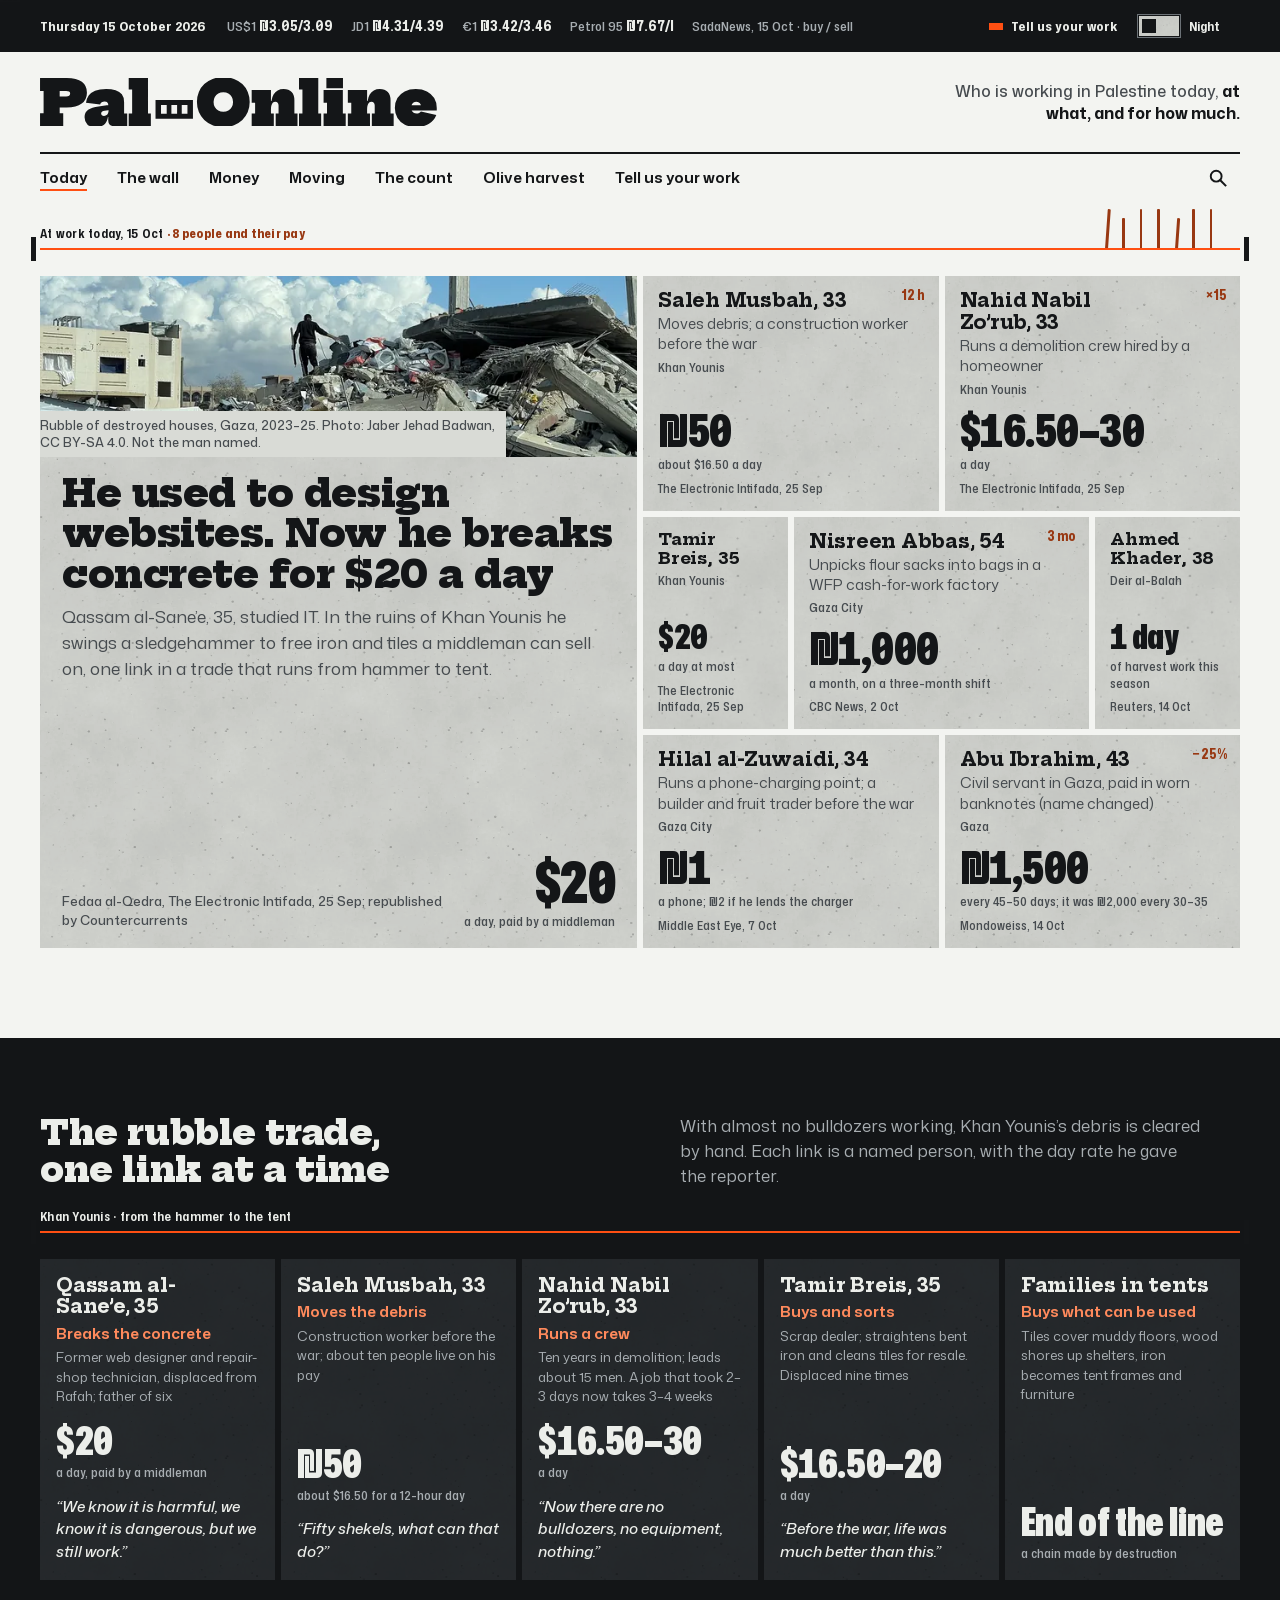
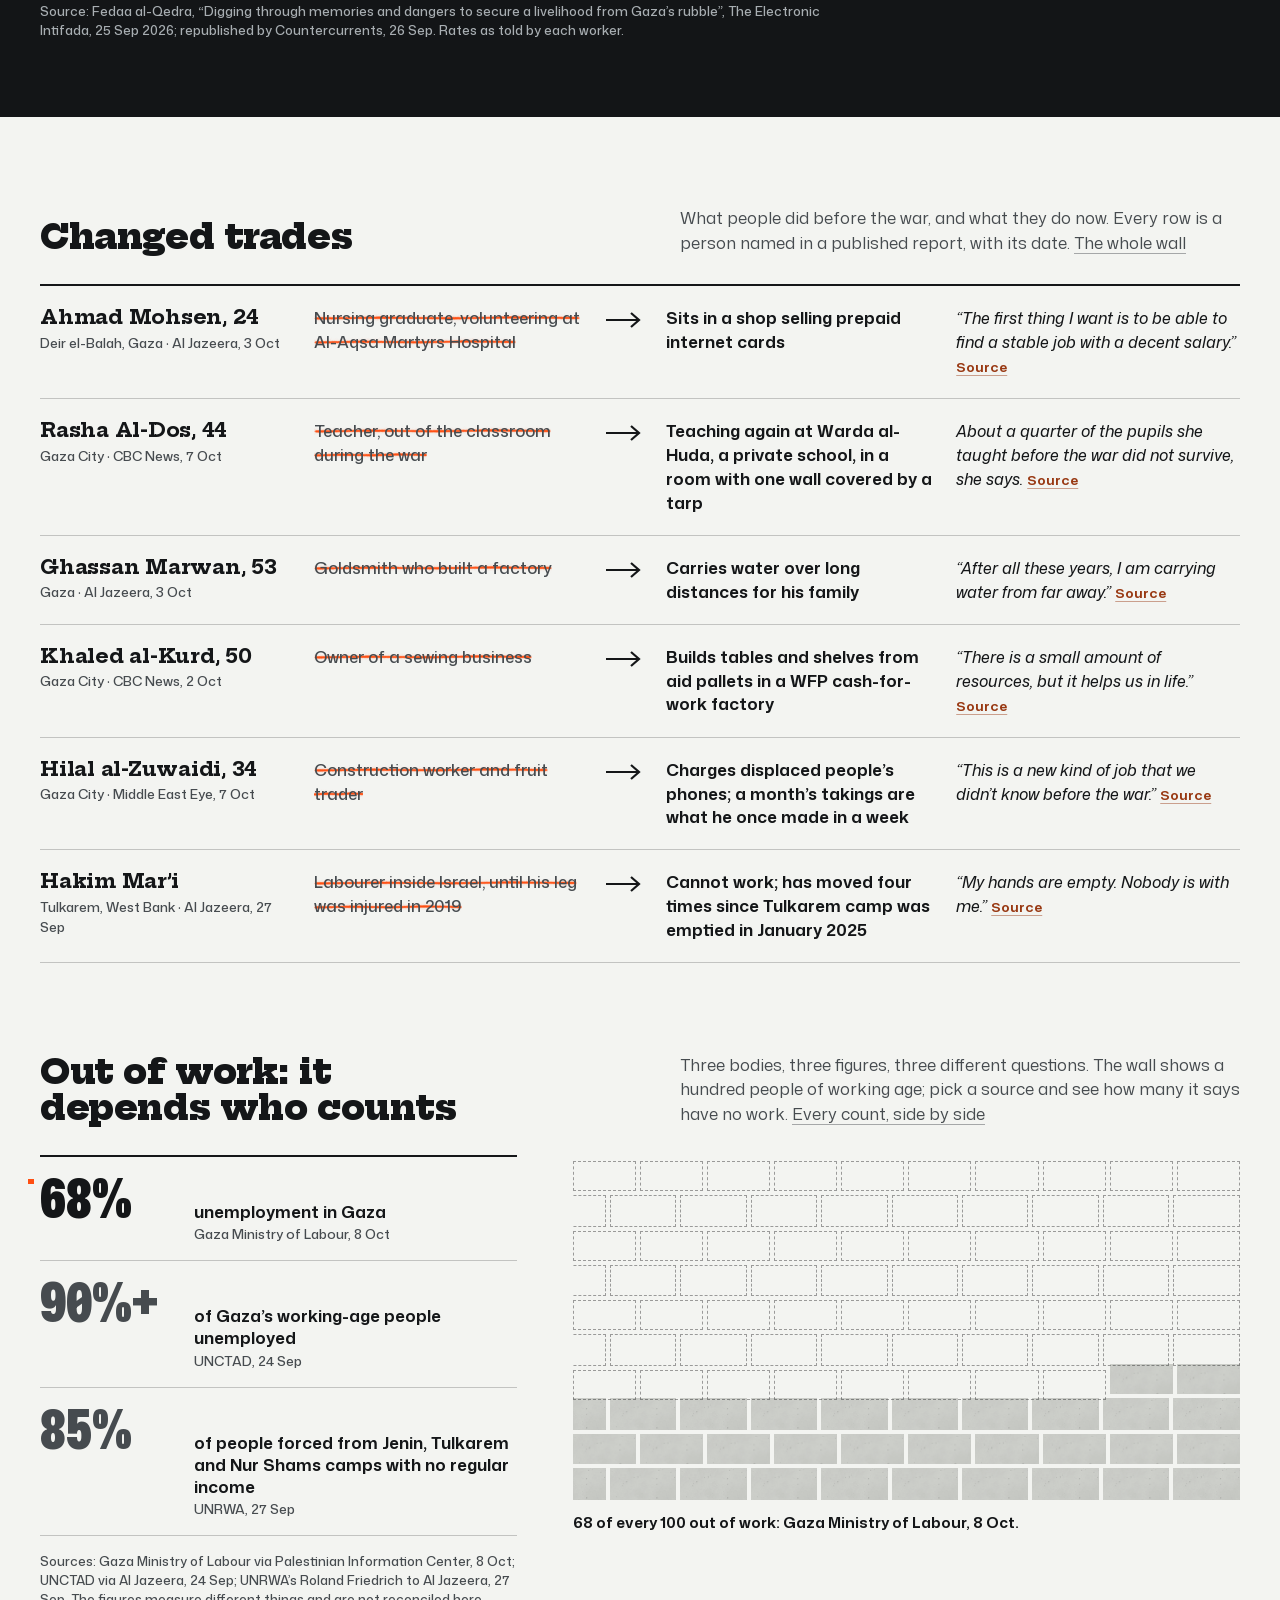
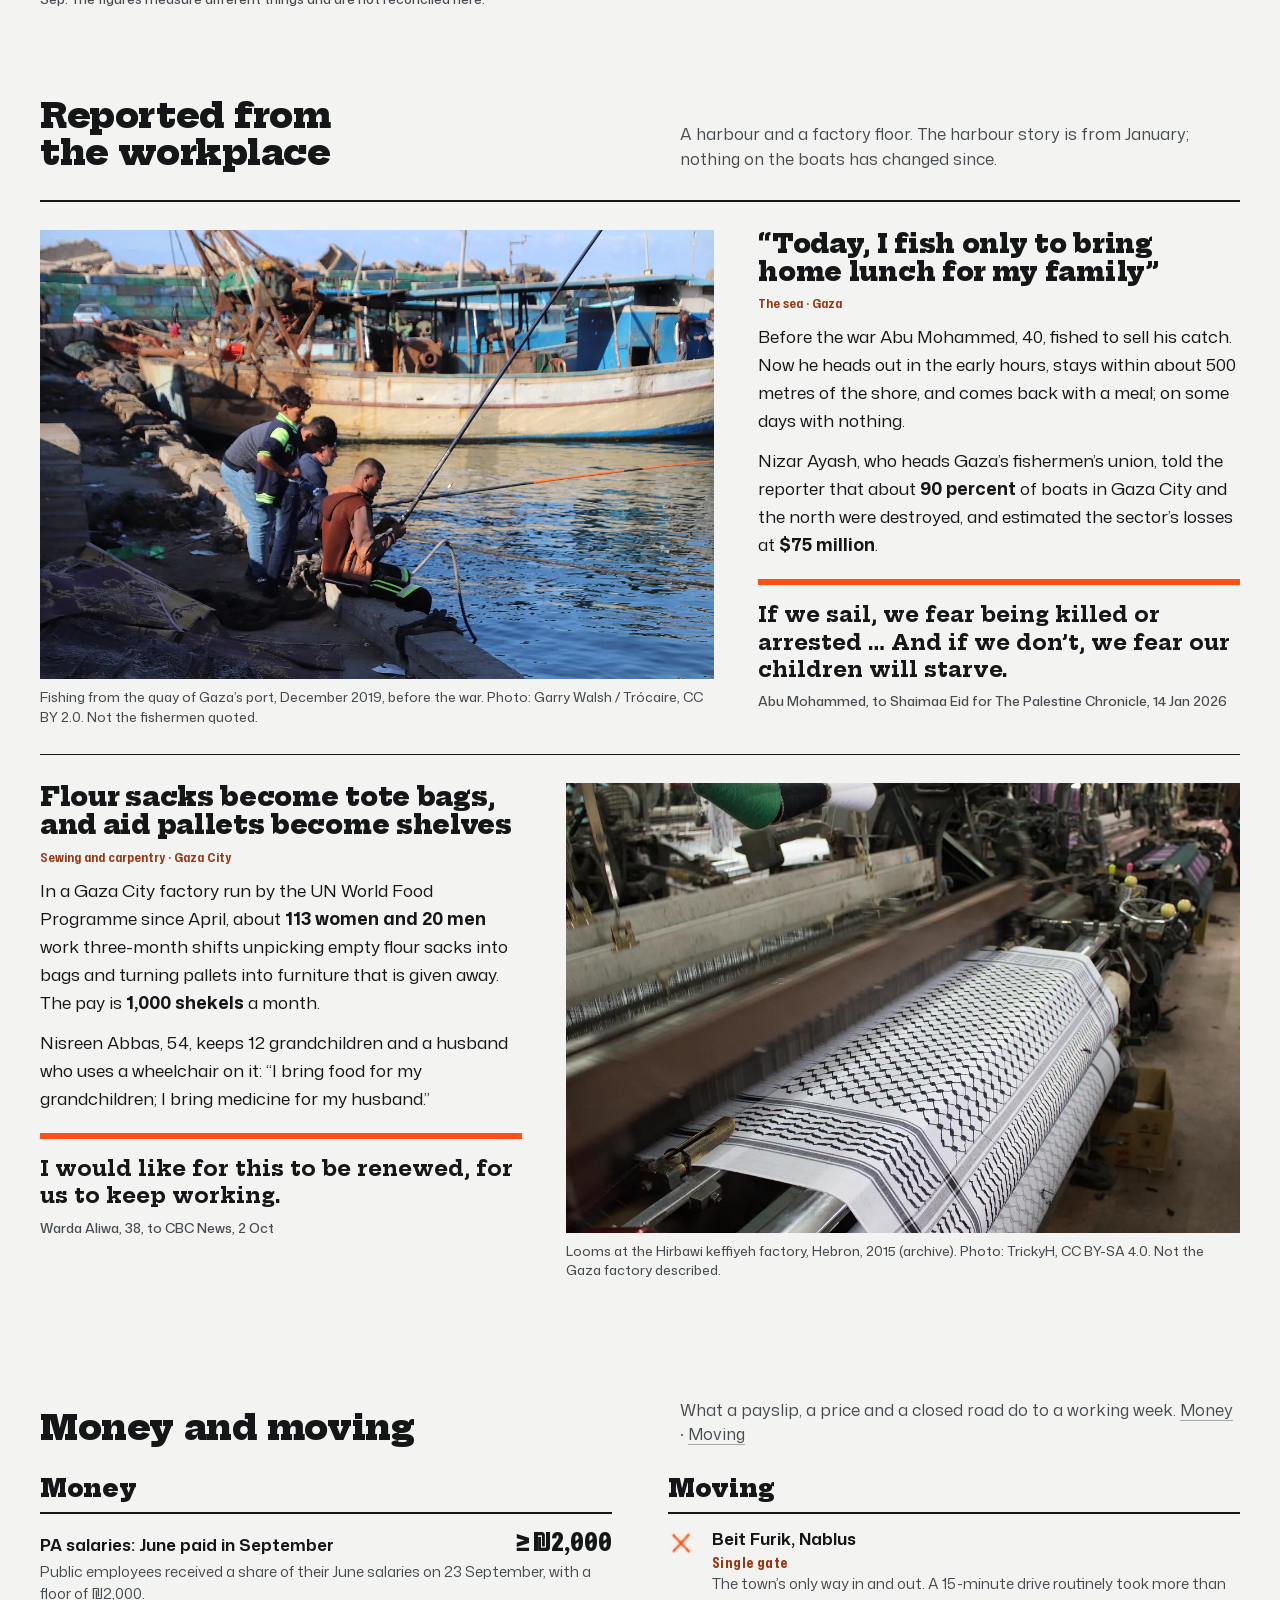
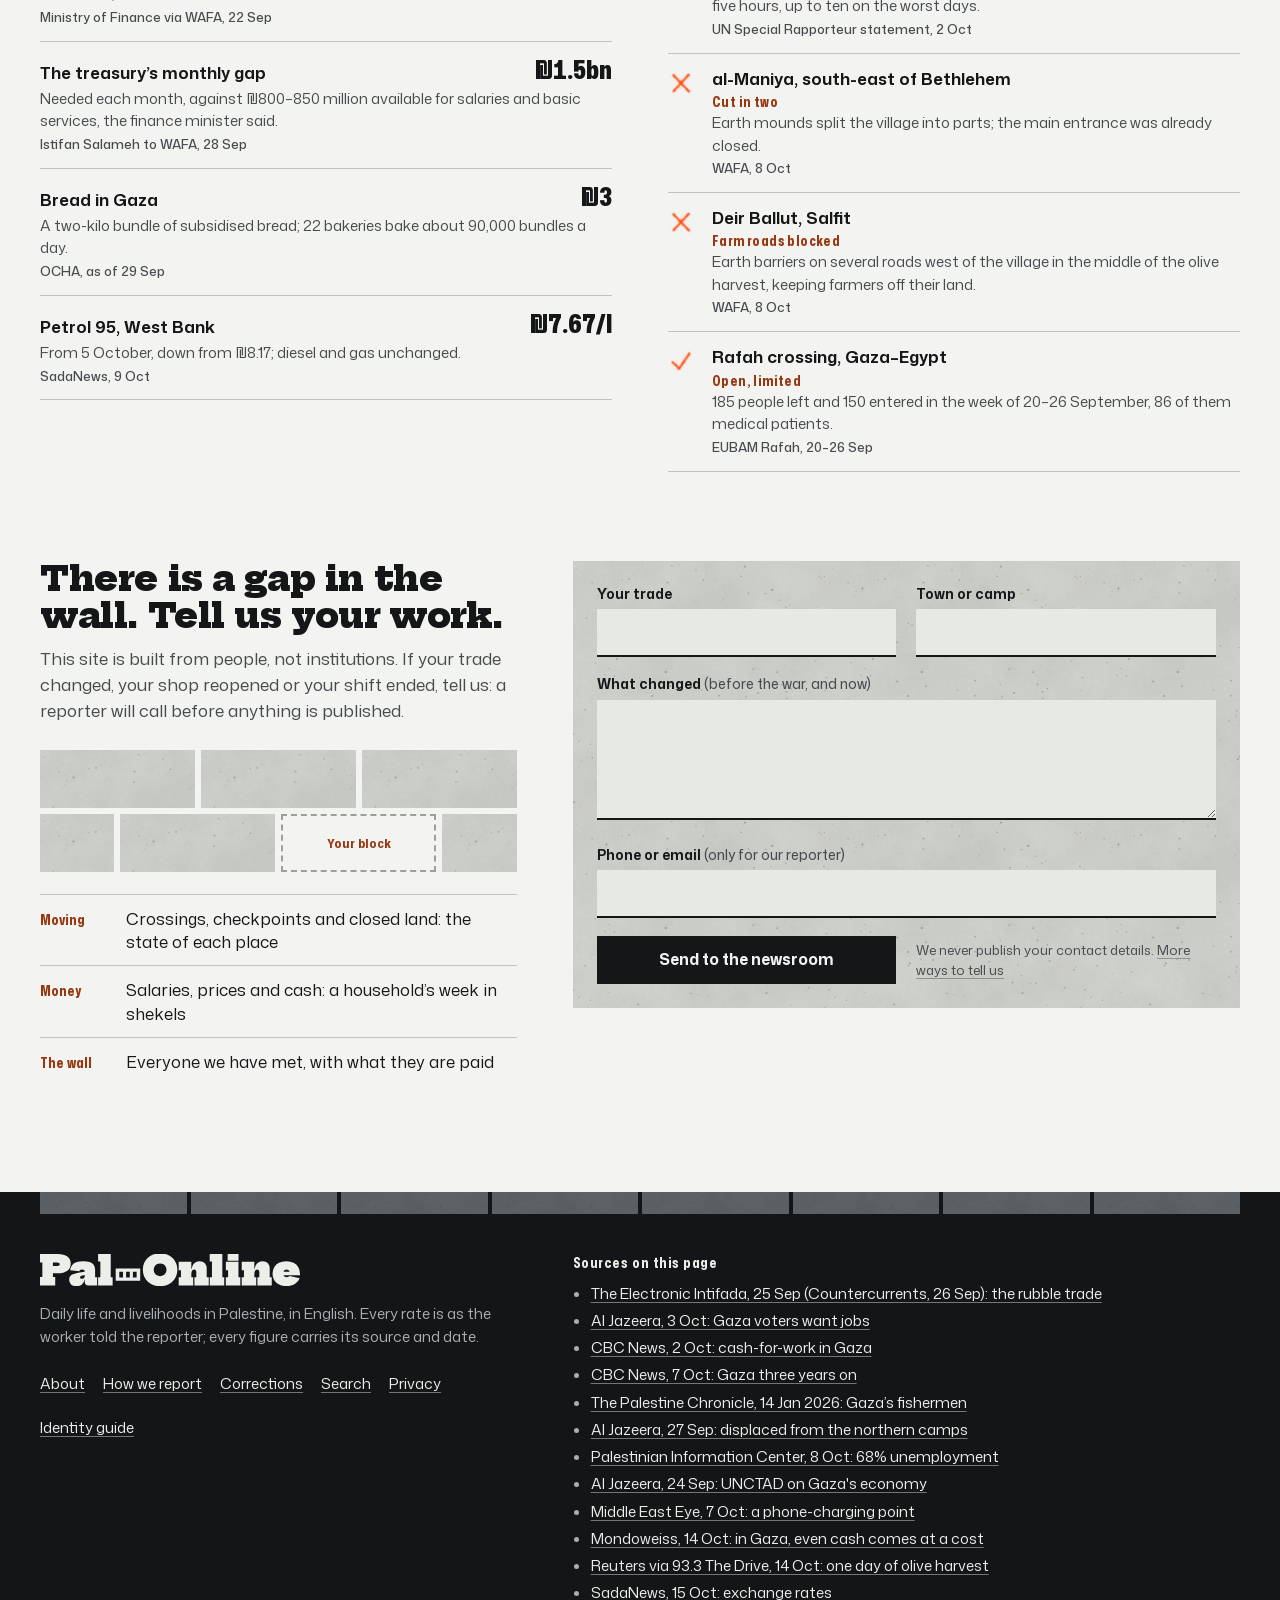
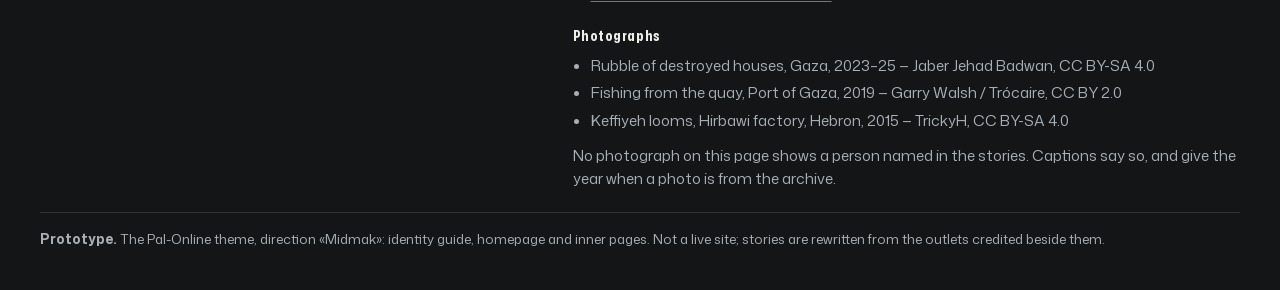
==== commit 4a0184a8: "Add inner pages, day/night switch, motion tuning and layout pass Twelve inner templates (article, wa" ====
--- a/home.html
+++ b/home.html
@@ -3,16 +3,29 @@
 <head>
 <meta charset="utf-8">
 <meta name="viewport" content="width=device-width, initial-scale=1">
+<script>try{var t=localStorage.getItem('po-theme');if(t==='light'||t==='dark')document.documentElement.setAttribute('data-theme',t)}catch(e){}</script>
 <meta name="robots" content="noindex, nofollow">
 <title>Pal-Online — who is working in Palestine today</title>
 <meta name="description" content="Who is working in Palestine today, at what, and for how much: named workers, their trades and their pay, every figure with its source.">
+<meta property="og:type" content="website">
+<meta property="og:site_name" content="Pal-Online">
+<meta property="og:title" content="Pal-Online — who is working in Palestine today">
+<meta property="og:description" content="Who is working in Palestine today, at what, and for how much: named workers, their trades and their pay, every figure with its source.">
+<meta property="og:url" content="https://taktek-dev.github.io/pal-online-prototype/home.html">
+<meta property="og:image" content="https://taktek-dev.github.io/pal-online-prototype/assets/og.png">
+<meta property="og:image:width" content="1200">
+<meta property="og:image:height" content="630">
+<meta name="twitter:card" content="summary_large_image">
 <meta name="theme-color" content="#F3F4F1" media="(prefers-color-scheme: light)">
 <meta name="theme-color" content="#101213" media="(prefers-color-scheme: dark)">
-<link rel="icon" href="assets/brand/favicon.svg?v=8" type="image/svg+xml">
+<link rel="icon" href="assets/brand/favicon.svg?v=25" type="image/svg+xml">
+<link rel="apple-touch-icon" href="assets/brand/apple-touch-icon.png?v=25">
+<link rel="manifest" href="manifest.webmanifest?v=25">
 <link rel="preload" href="assets/fonts/hepta-slab-800.woff2?v=1" as="font" type="font/woff2" crossorigin>
 <link rel="preload" href="assets/fonts/mona-sans.woff2?v=1" as="font" type="font/woff2" crossorigin>
-<link rel="stylesheet" href="assets/css/po.css?v=8">
-<link rel="stylesheet" href="assets/css/home.css?v=8">
+<link rel="stylesheet" href="assets/css/po.css?v=25">
+<link rel="stylesheet" href="assets/css/home.css?v=25">
+<script type="application/ld+json">{"@context": "https://schema.org", "@type": "WebSite", "name": "Pal-Online", "url": "https://taktek-dev.github.io/pal-online-prototype/home.html", "publisher": {"@type": "NewsMediaOrganization", "name": "Pal-Online", "url": "https://taktek-dev.github.io/pal-online-prototype/home.html", "logo": {"@type": "ImageObject", "url": "https://taktek-dev.github.io/pal-online-prototype/assets/brand/social/avatar-night.png", "width": 1080, "height": 1080}}, "potentialAction": {"@type": "SearchAction", "target": "https://taktek-dev.github.io/pal-online-prototype/search.html?q={search_term_string}", "query-input": "required name=search_term_string"}}</script>
 </head>
 <body>
 <!--
@@ -25,20 +38,20 @@
 -->
 <div id="loader" aria-hidden="true"><div class="ld"><div class="ld-line"><svg viewBox="0 0 1000 120" preserveAspectRatio="none"><rect class="ld-pin" x="-6" y="40" width="12" height="40"/><rect class="ld-pin" x="994" y="40" width="12" height="40"/><path class="ld-string" d="M0 60Q500 106 1000 60"/></svg></div><svg class="ld-word" viewBox="42 0 12724 1544" role="img" aria-label="Pal-Online"><path class="ld-pal" fill="currentColor" d="M42 1544V1130H156V414H42V0H672V1130H786V1544ZM546 944V590H878Q943 590 975.5 567.5Q1008 545 1008.0 500.42056074766356Q1008 455 972.5 434.5Q937 414 880 414H580V0H900Q1223 0 1384.5 124.26701570680632Q1546.0 248.53403141361264 1546 470Q1546 582 1503.5 670.0Q1461 758 1378.0 819.0Q1295 880 1173.5 912.0Q1052 944 894 944ZM2412 1544Q2325 1544 2277.5 1496.0Q2230 1448 2230 1360V1170L2258 1130L2242 1018L2230 966V862Q2230 821 2212.5 798.0Q2195 775 2166.5 765.5Q2138 756 2106 756Q2061 756 2022.5 774.5Q1984 793 1970 846L1516 792Q1533 663 1602.0 563.5Q1671 464 1807.5 408.0Q1944 352 2164 352Q2336 352 2465.0 391.5Q2594 431 2666.0 524.0Q2738 617 2738 776V1136H2838V1544ZM1830 1574Q1649 1574 1559.5 1488.5Q1470 1403 1470 1262Q1470 1100 1585.5 1021.5Q1701 943 1920 912L2284 858V1026L2114 1052Q2054 1059 2028.0 1083.0Q2002 1107 2002 1142Q2002 1178 2027.0 1197.0Q2052 1216 2092 1216Q2127 1216 2161.5 1197.5Q2196 1179 2219.0 1136.0Q2242 1093 2242 1018L2288 1252H2220Q2198 1418 2094.5 1496.0Q1991 1574 1830 1574ZM3504 1138H3596V1544H2886V1138H2996V370H2886V-36H3504Z"/><path class="ld-block" fill="var(--block-fill,currentColor)" fill-rule="evenodd" d="M3746 708h1200v600h-1200zM3922 868h183v280h-183zM4255 868h183v280h-183zM4587 868h183v280h-183z"/><path class="ld-online" fill="currentColor" d="M5920 1572Q5733 1572 5577.5 1513.5Q5422 1455 5309.5 1347.5Q5197 1240 5135.5 1092.8218298555378Q5074.0 945.6436597110754 5074.0 767.7817014446227Q5074 592 5135.5 446.5Q5197 301 5309.5 194.5Q5422 88 5577.5 30.0Q5733 -28 5920.5 -28.0Q6108 -28 6262.839211618257 29.966666666666697Q6417.678423236514 87.9333333333334 6530.339211618257 194.4666666666667Q6643 301 6704.5 446.64516129032256Q6766.0 592.2903225806451 6766.0 768.1048387096774Q6766 946 6704.5 1093.0Q6643 1240 6530.274193548387 1347.5345911949685Q6417.548387096775 1455.0691823899372 6262.619815668203 1513.5345911949685Q6107.6912442396315 1572.0 5920 1572ZM5920 1084Q6012 1084 6082.5 1043.5Q6153 1003 6192.5 931.8472222222222Q6232.0 860.6944444444445 6232 768Q6232.0 677.2346368715084 6192.541082164329 607.7625698324023Q6153.082164328657 538.2905027932961 6082.541082164329 499.14525139664806Q6012 460 5920 460Q5828 460 5757.458917835671 499.14525139664806Q5686.917835671343 538.2905027932961 5647.458917835671 607.7625698324023Q5608.0 677.2346368715084 5608 768Q5608.0 860.6944444444445 5647.5 931.8472222222222Q5687 1003 5757.5 1043.5Q5828 1084 5920 1084ZM7448 1138H7540V1544H6830V1138H6940V790H6830V384H7448ZM7692 1138V884Q7692 827 7663.5 792.5Q7635 758 7588 758Q7545 758 7513.5 788.0Q7482 818 7465.0 872.5Q7448 927 7448 1002L7380 740H7464Q7481 613 7531.5 527.5Q7582 442 7663.0 399.0Q7744 356 7854 356Q8022 356 8111.0 449.0Q8200 542 8200 716V1138H8300V1544H7600V1138ZM8966 1138H9058V1544H8348V1138H8458V370H8348V-36H8966ZM9754 1138H9846V1544H9136V1138H9246V790H9136V384H9754ZM9226 -36H9758V328H9226ZM10532 1138H10624V1544H9914V1138H10024V790H9914V384H10532ZM10776 1138V884Q10776 827 10747.5 792.5Q10719 758 10672 758Q10629 758 10597.5 788.0Q10566 818 10549.0 872.5Q10532 927 10532 1002L10464 740H10548Q10565 613 10615.5 527.5Q10666 442 10747.0 399.0Q10828 356 10938 356Q11106 356 11195.0 449.0Q11284 542 11284 716V1138H11384V1544H10684V1138ZM12106 1572Q11896 1572 11742.5 1496.0Q11589 1420 11505.5 1283.5Q11422 1147 11422 964Q11422 782 11504.0 645.0Q11586 508 11737.0 432.0Q11888 356 12094 356Q12300 356 12451.0 432.0Q12602 508 12684.0 645.0Q12766 782 12766 964Q12766 983 12766.0 1001.5Q12766 1020 12766 1040H12266Q12268 1019 12268.0 997.0Q12268 975 12268 954Q12268 892 12248.5 849.0Q12229 806 12193.0 784.0Q12157 762 12108 762Q12058 762 12021.0 785.5Q11984 809 11964.0 854.0Q11944 899 11944 964Q11944 1015 11965.0 1053.5Q11986 1092 12024.5 1114.0Q12063 1136 12116 1136Q12164 1136 12200.5 1119.5Q12237 1103 12258 1076L12752 1190Q12685 1368 12517.0 1470.0Q12349 1572 12106 1572ZM11746 1040V872H12358L12346 1040Z"/></svg><p class="ld-note">Who is working in Palestine today</p></div></div>
 <a class="skip" href="#today">Skip to today's course</a>
-<div class="strip"><div class="wrap"><time datetime="2026-10-15">Thursday 15 October 2026</time><ul class="rates" aria-label="Exchange rates and fuel"><li>US$1 <b>₪3.05/3.09</b></li><li>JD1 <b>₪4.31/4.39</b></li><li>€1 <b>₪3.42/3.46</b></li><li>Petrol 95 <b>₪7.67/l</b></li><li class="by">SadaNews, 15 Oct · buy / sell</li></ul><a class="tell-link" href="#tell">Tell us your work</a></div></div>
-<header class="mast"><div class="wrap"><a class="home" href="home.html" aria-label="Pal-Online, home"><svg viewBox="42 0 12724 1544" role="img" aria-label="Pal-Online"><path fill="currentColor" d="M42 1544V1130H156V414H42V0H672V1130H786V1544ZM546 944V590H878Q943 590 975.5 567.5Q1008 545 1008.0 500.42056074766356Q1008 455 972.5 434.5Q937 414 880 414H580V0H900Q1223 0 1384.5 124.26701570680632Q1546.0 248.53403141361264 1546 470Q1546 582 1503.5 670.0Q1461 758 1378.0 819.0Q1295 880 1173.5 912.0Q1052 944 894 944ZM2412 1544Q2325 1544 2277.5 1496.0Q2230 1448 2230 1360V1170L2258 1130L2242 1018L2230 966V862Q2230 821 2212.5 798.0Q2195 775 2166.5 765.5Q2138 756 2106 756Q2061 756 2022.5 774.5Q1984 793 1970 846L1516 792Q1533 663 1602.0 563.5Q1671 464 1807.5 408.0Q1944 352 2164 352Q2336 352 2465.0 391.5Q2594 431 2666.0 524.0Q2738 617 2738 776V1136H2838V1544ZM1830 1574Q1649 1574 1559.5 1488.5Q1470 1403 1470 1262Q1470 1100 1585.5 1021.5Q1701 943 1920 912L2284 858V1026L2114 1052Q2054 1059 2028.0 1083.0Q2002 1107 2002 1142Q2002 1178 2027.0 1197.0Q2052 1216 2092 1216Q2127 1216 2161.5 1197.5Q2196 1179 2219.0 1136.0Q2242 1093 2242 1018L2288 1252H2220Q2198 1418 2094.5 1496.0Q1991 1574 1830 1574ZM3504 1138H3596V1544H2886V1138H2996V370H2886V-36H3504Z"/><path fill="var(--block-fill,currentColor)" fill-rule="evenodd" d="M3746 708h1200v600h-1200zM3922 868h183v280h-183zM4255 868h183v280h-183zM4587 868h183v280h-183z"/><path fill="currentColor" d="M5920 1572Q5733 1572 5577.5 1513.5Q5422 1455 5309.5 1347.5Q5197 1240 5135.5 1092.8218298555378Q5074.0 945.6436597110754 5074.0 767.7817014446227Q5074 592 5135.5 446.5Q5197 301 5309.5 194.5Q5422 88 5577.5 30.0Q5733 -28 5920.5 -28.0Q6108 -28 6262.839211618257 29.966666666666697Q6417.678423236514 87.9333333333334 6530.339211618257 194.4666666666667Q6643 301 6704.5 446.64516129032256Q6766.0 592.2903225806451 6766.0 768.1048387096774Q6766 946 6704.5 1093.0Q6643 1240 6530.274193548387 1347.5345911949685Q6417.548387096775 1455.0691823899372 6262.619815668203 1513.5345911949685Q6107.6912442396315 1572.0 5920 1572ZM5920 1084Q6012 1084 6082.5 1043.5Q6153 1003 6192.5 931.8472222222222Q6232.0 860.6944444444445 6232 768Q6232.0 677.2346368715084 6192.541082164329 607.7625698324023Q6153.082164328657 538.2905027932961 6082.541082164329 499.14525139664806Q6012 460 5920 460Q5828 460 5757.458917835671 499.14525139664806Q5686.917835671343 538.2905027932961 5647.458917835671 607.7625698324023Q5608.0 677.2346368715084 5608 768Q5608.0 860.6944444444445 5647.5 931.8472222222222Q5687 1003 5757.5 1043.5Q5828 1084 5920 1084ZM7448 1138H7540V1544H6830V1138H6940V790H6830V384H7448ZM7692 1138V884Q7692 827 7663.5 792.5Q7635 758 7588 758Q7545 758 7513.5 788.0Q7482 818 7465.0 872.5Q7448 927 7448 1002L7380 740H7464Q7481 613 7531.5 527.5Q7582 442 7663.0 399.0Q7744 356 7854 356Q8022 356 8111.0 449.0Q8200 542 8200 716V1138H8300V1544H7600V1138ZM8966 1138H9058V1544H8348V1138H8458V370H8348V-36H8966ZM9754 1138H9846V1544H9136V1138H9246V790H9136V384H9754ZM9226 -36H9758V328H9226ZM10532 1138H10624V1544H9914V1138H10024V790H9914V384H10532ZM10776 1138V884Q10776 827 10747.5 792.5Q10719 758 10672 758Q10629 758 10597.5 788.0Q10566 818 10549.0 872.5Q10532 927 10532 1002L10464 740H10548Q10565 613 10615.5 527.5Q10666 442 10747.0 399.0Q10828 356 10938 356Q11106 356 11195.0 449.0Q11284 542 11284 716V1138H11384V1544H10684V1138ZM12106 1572Q11896 1572 11742.5 1496.0Q11589 1420 11505.5 1283.5Q11422 1147 11422 964Q11422 782 11504.0 645.0Q11586 508 11737.0 432.0Q11888 356 12094 356Q12300 356 12451.0 432.0Q12602 508 12684.0 645.0Q12766 782 12766 964Q12766 983 12766.0 1001.5Q12766 1020 12766 1040H12266Q12268 1019 12268.0 997.0Q12268 975 12268 954Q12268 892 12248.5 849.0Q12229 806 12193.0 784.0Q12157 762 12108 762Q12058 762 12021.0 785.5Q11984 809 11964.0 854.0Q11944 899 11944 964Q11944 1015 11965.0 1053.5Q11986 1092 12024.5 1114.0Q12063 1136 12116 1136Q12164 1136 12200.5 1119.5Q12237 1103 12258 1076L12752 1190Q12685 1368 12517.0 1470.0Q12349 1572 12106 1572ZM11746 1040V872H12358L12346 1040Z"/></svg></a><p class="motto">Who is working in Palestine today, <b>at what, and for how much.</b></p><nav class="nav" aria-label="Sections"><a href="#today">Work today</a><a href="#chain">The chain</a><a href="#trades">Changed trades</a><a href="#count">The count</a><a href="#workplace">Workplaces</a><a href="#money">Money &amp; moving</a><a href="#tell">Tell us your work</a><span class="ed">Edition of 15 Oct</span></nav></div></header><div class="bar" aria-hidden="true"><div class="wrap"><a class="home" href="home.html" tabindex="-1"><svg viewBox="42 0 12724 1544" role="img" aria-label="Pal-Online"><path fill="currentColor" d="M42 1544V1130H156V414H42V0H672V1130H786V1544ZM546 944V590H878Q943 590 975.5 567.5Q1008 545 1008.0 500.42056074766356Q1008 455 972.5 434.5Q937 414 880 414H580V0H900Q1223 0 1384.5 124.26701570680632Q1546.0 248.53403141361264 1546 470Q1546 582 1503.5 670.0Q1461 758 1378.0 819.0Q1295 880 1173.5 912.0Q1052 944 894 944ZM2412 1544Q2325 1544 2277.5 1496.0Q2230 1448 2230 1360V1170L2258 1130L2242 1018L2230 966V862Q2230 821 2212.5 798.0Q2195 775 2166.5 765.5Q2138 756 2106 756Q2061 756 2022.5 774.5Q1984 793 1970 846L1516 792Q1533 663 1602.0 563.5Q1671 464 1807.5 408.0Q1944 352 2164 352Q2336 352 2465.0 391.5Q2594 431 2666.0 524.0Q2738 617 2738 776V1136H2838V1544ZM1830 1574Q1649 1574 1559.5 1488.5Q1470 1403 1470 1262Q1470 1100 1585.5 1021.5Q1701 943 1920 912L2284 858V1026L2114 1052Q2054 1059 2028.0 1083.0Q2002 1107 2002 1142Q2002 1178 2027.0 1197.0Q2052 1216 2092 1216Q2127 1216 2161.5 1197.5Q2196 1179 2219.0 1136.0Q2242 1093 2242 1018L2288 1252H2220Q2198 1418 2094.5 1496.0Q1991 1574 1830 1574ZM3504 1138H3596V1544H2886V1138H2996V370H2886V-36H3504Z"/><path fill="var(--block-fill,currentColor)" fill-rule="evenodd" d="M3746 708h1200v600h-1200zM3922 868h183v280h-183zM4255 868h183v280h-183zM4587 868h183v280h-183z"/><path fill="currentColor" d="M5920 1572Q5733 1572 5577.5 1513.5Q5422 1455 5309.5 1347.5Q5197 1240 5135.5 1092.8218298555378Q5074.0 945.6436597110754 5074.0 767.7817014446227Q5074 592 5135.5 446.5Q5197 301 5309.5 194.5Q5422 88 5577.5 30.0Q5733 -28 5920.5 -28.0Q6108 -28 6262.839211618257 29.966666666666697Q6417.678423236514 87.9333333333334 6530.339211618257 194.4666666666667Q6643 301 6704.5 446.64516129032256Q6766.0 592.2903225806451 6766.0 768.1048387096774Q6766 946 6704.5 1093.0Q6643 1240 6530.274193548387 1347.5345911949685Q6417.548387096775 1455.0691823899372 6262.619815668203 1513.5345911949685Q6107.6912442396315 1572.0 5920 1572ZM5920 1084Q6012 1084 6082.5 1043.5Q6153 1003 6192.5 931.8472222222222Q6232.0 860.6944444444445 6232 768Q6232.0 677.2346368715084 6192.541082164329 607.7625698324023Q6153.082164328657 538.2905027932961 6082.541082164329 499.14525139664806Q6012 460 5920 460Q5828 460 5757.458917835671 499.14525139664806Q5686.917835671343 538.2905027932961 5647.458917835671 607.7625698324023Q5608.0 677.2346368715084 5608 768Q5608.0 860.6944444444445 5647.5 931.8472222222222Q5687 1003 5757.5 1043.5Q5828 1084 5920 1084ZM7448 1138H7540V1544H6830V1138H6940V790H6830V384H7448ZM7692 1138V884Q7692 827 7663.5 792.5Q7635 758 7588 758Q7545 758 7513.5 788.0Q7482 818 7465.0 872.5Q7448 927 7448 1002L7380 740H7464Q7481 613 7531.5 527.5Q7582 442 7663.0 399.0Q7744 356 7854 356Q8022 356 8111.0 449.0Q8200 542 8200 716V1138H8300V1544H7600V1138ZM8966 1138H9058V1544H8348V1138H8458V370H8348V-36H8966ZM9754 1138H9846V1544H9136V1138H9246V790H9136V384H9754ZM9226 -36H9758V328H9226ZM10532 1138H10624V1544H9914V1138H10024V790H9914V384H10532ZM10776 1138V884Q10776 827 10747.5 792.5Q10719 758 10672 758Q10629 758 10597.5 788.0Q10566 818 10549.0 872.5Q10532 927 10532 1002L10464 740H10548Q10565 613 10615.5 527.5Q10666 442 10747.0 399.0Q10828 356 10938 356Q11106 356 11195.0 449.0Q11284 542 11284 716V1138H11384V1544H10684V1138ZM12106 1572Q11896 1572 11742.5 1496.0Q11589 1420 11505.5 1283.5Q11422 1147 11422 964Q11422 782 11504.0 645.0Q11586 508 11737.0 432.0Q11888 356 12094 356Q12300 356 12451.0 432.0Q12602 508 12684.0 645.0Q12766 782 12766 964Q12766 983 12766.0 1001.5Q12766 1020 12766 1040H12266Q12268 1019 12268.0 997.0Q12268 975 12268 954Q12268 892 12248.5 849.0Q12229 806 12193.0 784.0Q12157 762 12108 762Q12058 762 12021.0 785.5Q11984 809 11964.0 854.0Q11944 899 11944 964Q11944 1015 11965.0 1053.5Q11986 1092 12024.5 1114.0Q12063 1136 12116 1136Q12164 1136 12200.5 1119.5Q12237 1103 12258 1076L12752 1190Q12685 1368 12517.0 1470.0Q12349 1572 12106 1572ZM11746 1040V872H12358L12346 1040Z"/></svg></a><nav><a href="#today" tabindex="-1">Work today</a><a href="#chain" tabindex="-1">The chain</a><a href="#trades" tabindex="-1">Changed trades</a><a href="#count" tabindex="-1">The count</a><a href="#workplace" tabindex="-1">Workplaces</a><a href="#money" tabindex="-1">Money &amp; moving</a><a href="#tell" tabindex="-1">Tell us your work</a></nav></div><span class="bar-rider"></span></div>
+<div class="strip"><div class="wrap"><time datetime="2026-10-15">Thursday 15 October 2026</time><ul class="rates" aria-label="Exchange rates and fuel"><li>US$1 <b>₪3.05/3.09</b></li><li>JD1 <b>₪4.31/4.39</b></li><li>€1 <b>₪3.42/3.46</b></li><li>Petrol 95 <b>₪7.67/l</b></li><li class="by">SadaNews, 15 Oct · buy / sell</li></ul><a class="tell-link" href="tell.html">Tell us your work</a><button class="theme" type="button" role="switch" aria-checked="false" aria-label="Night colours"><span class="sw" aria-hidden="true"></span><span class="lab" aria-hidden="true">Night</span></button></div></div>
+<header class="mast"><div class="wrap"><a class="home" href="home.html" aria-label="Pal-Online, home"><svg viewBox="42 0 12724 1544" role="img" aria-label="Pal-Online"><path fill="currentColor" d="M42 1544V1130H156V414H42V0H672V1130H786V1544ZM546 944V590H878Q943 590 975.5 567.5Q1008 545 1008.0 500.42056074766356Q1008 455 972.5 434.5Q937 414 880 414H580V0H900Q1223 0 1384.5 124.26701570680632Q1546.0 248.53403141361264 1546 470Q1546 582 1503.5 670.0Q1461 758 1378.0 819.0Q1295 880 1173.5 912.0Q1052 944 894 944ZM2412 1544Q2325 1544 2277.5 1496.0Q2230 1448 2230 1360V1170L2258 1130L2242 1018L2230 966V862Q2230 821 2212.5 798.0Q2195 775 2166.5 765.5Q2138 756 2106 756Q2061 756 2022.5 774.5Q1984 793 1970 846L1516 792Q1533 663 1602.0 563.5Q1671 464 1807.5 408.0Q1944 352 2164 352Q2336 352 2465.0 391.5Q2594 431 2666.0 524.0Q2738 617 2738 776V1136H2838V1544ZM1830 1574Q1649 1574 1559.5 1488.5Q1470 1403 1470 1262Q1470 1100 1585.5 1021.5Q1701 943 1920 912L2284 858V1026L2114 1052Q2054 1059 2028.0 1083.0Q2002 1107 2002 1142Q2002 1178 2027.0 1197.0Q2052 1216 2092 1216Q2127 1216 2161.5 1197.5Q2196 1179 2219.0 1136.0Q2242 1093 2242 1018L2288 1252H2220Q2198 1418 2094.5 1496.0Q1991 1574 1830 1574ZM3504 1138H3596V1544H2886V1138H2996V370H2886V-36H3504Z"/><path fill="var(--block-fill,currentColor)" fill-rule="evenodd" d="M3746 708h1200v600h-1200zM3922 868h183v280h-183zM4255 868h183v280h-183zM4587 868h183v280h-183z"/><path fill="currentColor" d="M5920 1572Q5733 1572 5577.5 1513.5Q5422 1455 5309.5 1347.5Q5197 1240 5135.5 1092.8218298555378Q5074.0 945.6436597110754 5074.0 767.7817014446227Q5074 592 5135.5 446.5Q5197 301 5309.5 194.5Q5422 88 5577.5 30.0Q5733 -28 5920.5 -28.0Q6108 -28 6262.839211618257 29.966666666666697Q6417.678423236514 87.9333333333334 6530.339211618257 194.4666666666667Q6643 301 6704.5 446.64516129032256Q6766.0 592.2903225806451 6766.0 768.1048387096774Q6766 946 6704.5 1093.0Q6643 1240 6530.274193548387 1347.5345911949685Q6417.548387096775 1455.0691823899372 6262.619815668203 1513.5345911949685Q6107.6912442396315 1572.0 5920 1572ZM5920 1084Q6012 1084 6082.5 1043.5Q6153 1003 6192.5 931.8472222222222Q6232.0 860.6944444444445 6232 768Q6232.0 677.2346368715084 6192.541082164329 607.7625698324023Q6153.082164328657 538.2905027932961 6082.541082164329 499.14525139664806Q6012 460 5920 460Q5828 460 5757.458917835671 499.14525139664806Q5686.917835671343 538.2905027932961 5647.458917835671 607.7625698324023Q5608.0 677.2346368715084 5608 768Q5608.0 860.6944444444445 5647.5 931.8472222222222Q5687 1003 5757.5 1043.5Q5828 1084 5920 1084ZM7448 1138H7540V1544H6830V1138H6940V790H6830V384H7448ZM7692 1138V884Q7692 827 7663.5 792.5Q7635 758 7588 758Q7545 758 7513.5 788.0Q7482 818 7465.0 872.5Q7448 927 7448 1002L7380 740H7464Q7481 613 7531.5 527.5Q7582 442 7663.0 399.0Q7744 356 7854 356Q8022 356 8111.0 449.0Q8200 542 8200 716V1138H8300V1544H7600V1138ZM8966 1138H9058V1544H8348V1138H8458V370H8348V-36H8966ZM9754 1138H9846V1544H9136V1138H9246V790H9136V384H9754ZM9226 -36H9758V328H9226ZM10532 1138H10624V1544H9914V1138H10024V790H9914V384H10532ZM10776 1138V884Q10776 827 10747.5 792.5Q10719 758 10672 758Q10629 758 10597.5 788.0Q10566 818 10549.0 872.5Q10532 927 10532 1002L10464 740H10548Q10565 613 10615.5 527.5Q10666 442 10747.0 399.0Q10828 356 10938 356Q11106 356 11195.0 449.0Q11284 542 11284 716V1138H11384V1544H10684V1138ZM12106 1572Q11896 1572 11742.5 1496.0Q11589 1420 11505.5 1283.5Q11422 1147 11422 964Q11422 782 11504.0 645.0Q11586 508 11737.0 432.0Q11888 356 12094 356Q12300 356 12451.0 432.0Q12602 508 12684.0 645.0Q12766 782 12766 964Q12766 983 12766.0 1001.5Q12766 1020 12766 1040H12266Q12268 1019 12268.0 997.0Q12268 975 12268 954Q12268 892 12248.5 849.0Q12229 806 12193.0 784.0Q12157 762 12108 762Q12058 762 12021.0 785.5Q11984 809 11964.0 854.0Q11944 899 11944 964Q11944 1015 11965.0 1053.5Q11986 1092 12024.5 1114.0Q12063 1136 12116 1136Q12164 1136 12200.5 1119.5Q12237 1103 12258 1076L12752 1190Q12685 1368 12517.0 1470.0Q12349 1572 12106 1572ZM11746 1040V872H12358L12346 1040Z"/></svg></a><p class="motto">Who is working in Palestine today, <b>at what, and for how much.</b></p><nav class="nav" aria-label="Sections"><a href="home.html" aria-current="page">Today</a><a href="wall.html">The wall</a><a href="money.html">Money</a><a href="moving.html">Moving</a><a href="count.html">The count</a><a href="harvest.html">Olive harvest</a><a href="tell.html">Tell us your work</a><a class="find" href="search.html"><svg viewBox="0 0 24 24" aria-hidden="true"><circle cx="10.5" cy="10.5" r="6.2" fill="none" stroke="currentColor" stroke-width="2.2"/><path d="M15.2 15.2 21 21" stroke="currentColor" stroke-width="2.4" stroke-linecap="square"/></svg><span class="sr">Search</span></a></nav></div></header><div class="bar" aria-hidden="true"><div class="wrap"><a class="home" href="home.html" tabindex="-1"><svg viewBox="42 0 12724 1544" role="img" aria-label="Pal-Online"><path fill="currentColor" d="M42 1544V1130H156V414H42V0H672V1130H786V1544ZM546 944V590H878Q943 590 975.5 567.5Q1008 545 1008.0 500.42056074766356Q1008 455 972.5 434.5Q937 414 880 414H580V0H900Q1223 0 1384.5 124.26701570680632Q1546.0 248.53403141361264 1546 470Q1546 582 1503.5 670.0Q1461 758 1378.0 819.0Q1295 880 1173.5 912.0Q1052 944 894 944ZM2412 1544Q2325 1544 2277.5 1496.0Q2230 1448 2230 1360V1170L2258 1130L2242 1018L2230 966V862Q2230 821 2212.5 798.0Q2195 775 2166.5 765.5Q2138 756 2106 756Q2061 756 2022.5 774.5Q1984 793 1970 846L1516 792Q1533 663 1602.0 563.5Q1671 464 1807.5 408.0Q1944 352 2164 352Q2336 352 2465.0 391.5Q2594 431 2666.0 524.0Q2738 617 2738 776V1136H2838V1544ZM1830 1574Q1649 1574 1559.5 1488.5Q1470 1403 1470 1262Q1470 1100 1585.5 1021.5Q1701 943 1920 912L2284 858V1026L2114 1052Q2054 1059 2028.0 1083.0Q2002 1107 2002 1142Q2002 1178 2027.0 1197.0Q2052 1216 2092 1216Q2127 1216 2161.5 1197.5Q2196 1179 2219.0 1136.0Q2242 1093 2242 1018L2288 1252H2220Q2198 1418 2094.5 1496.0Q1991 1574 1830 1574ZM3504 1138H3596V1544H2886V1138H2996V370H2886V-36H3504Z"/><path fill="var(--block-fill,currentColor)" fill-rule="evenodd" d="M3746 708h1200v600h-1200zM3922 868h183v280h-183zM4255 868h183v280h-183zM4587 868h183v280h-183z"/><path fill="currentColor" d="M5920 1572Q5733 1572 5577.5 1513.5Q5422 1455 5309.5 1347.5Q5197 1240 5135.5 1092.8218298555378Q5074.0 945.6436597110754 5074.0 767.7817014446227Q5074 592 5135.5 446.5Q5197 301 5309.5 194.5Q5422 88 5577.5 30.0Q5733 -28 5920.5 -28.0Q6108 -28 6262.839211618257 29.966666666666697Q6417.678423236514 87.9333333333334 6530.339211618257 194.4666666666667Q6643 301 6704.5 446.64516129032256Q6766.0 592.2903225806451 6766.0 768.1048387096774Q6766 946 6704.5 1093.0Q6643 1240 6530.274193548387 1347.5345911949685Q6417.548387096775 1455.0691823899372 6262.619815668203 1513.5345911949685Q6107.6912442396315 1572.0 5920 1572ZM5920 1084Q6012 1084 6082.5 1043.5Q6153 1003 6192.5 931.8472222222222Q6232.0 860.6944444444445 6232 768Q6232.0 677.2346368715084 6192.541082164329 607.7625698324023Q6153.082164328657 538.2905027932961 6082.541082164329 499.14525139664806Q6012 460 5920 460Q5828 460 5757.458917835671 499.14525139664806Q5686.917835671343 538.2905027932961 5647.458917835671 607.7625698324023Q5608.0 677.2346368715084 5608 768Q5608.0 860.6944444444445 5647.5 931.8472222222222Q5687 1003 5757.5 1043.5Q5828 1084 5920 1084ZM7448 1138H7540V1544H6830V1138H6940V790H6830V384H7448ZM7692 1138V884Q7692 827 7663.5 792.5Q7635 758 7588 758Q7545 758 7513.5 788.0Q7482 818 7465.0 872.5Q7448 927 7448 1002L7380 740H7464Q7481 613 7531.5 527.5Q7582 442 7663.0 399.0Q7744 356 7854 356Q8022 356 8111.0 449.0Q8200 542 8200 716V1138H8300V1544H7600V1138ZM8966 1138H9058V1544H8348V1138H8458V370H8348V-36H8966ZM9754 1138H9846V1544H9136V1138H9246V790H9136V384H9754ZM9226 -36H9758V328H9226ZM10532 1138H10624V1544H9914V1138H10024V790H9914V384H10532ZM10776 1138V884Q10776 827 10747.5 792.5Q10719 758 10672 758Q10629 758 10597.5 788.0Q10566 818 10549.0 872.5Q10532 927 10532 1002L10464 740H10548Q10565 613 10615.5 527.5Q10666 442 10747.0 399.0Q10828 356 10938 356Q11106 356 11195.0 449.0Q11284 542 11284 716V1138H11384V1544H10684V1138ZM12106 1572Q11896 1572 11742.5 1496.0Q11589 1420 11505.5 1283.5Q11422 1147 11422 964Q11422 782 11504.0 645.0Q11586 508 11737.0 432.0Q11888 356 12094 356Q12300 356 12451.0 432.0Q12602 508 12684.0 645.0Q12766 782 12766 964Q12766 983 12766.0 1001.5Q12766 1020 12766 1040H12266Q12268 1019 12268.0 997.0Q12268 975 12268 954Q12268 892 12248.5 849.0Q12229 806 12193.0 784.0Q12157 762 12108 762Q12058 762 12021.0 785.5Q11984 809 11964.0 854.0Q11944 899 11944 964Q11944 1015 11965.0 1053.5Q11986 1092 12024.5 1114.0Q12063 1136 12116 1136Q12164 1136 12200.5 1119.5Q12237 1103 12258 1076L12752 1190Q12685 1368 12517.0 1470.0Q12349 1572 12106 1572ZM11746 1040V872H12358L12346 1040Z"/></svg></a><nav><a href="home.html" aria-current="page" tabindex="-1">Today</a><a href="wall.html" tabindex="-1">The wall</a><a href="money.html" tabindex="-1">Money</a><a href="moving.html" tabindex="-1">Moving</a><a href="count.html" tabindex="-1">The count</a><a href="harvest.html" tabindex="-1">Olive harvest</a><a href="tell.html" tabindex="-1">Tell us your work</a></nav></div><span class="bar-rider"></span></div>
 <main>
-<section class="today wrap" id="today" aria-labelledby="today-h"><h2 class="sr" id="today-h">At work today</h2><div class="mline" id="line-today"><span class="tag">At work today, 15 Oct <b>· 8 people and their pay</b></span><div class="rebar" aria-hidden="true"><i></i><i></i><i></i><i></i><i></i><i></i><i></i></div><svg viewBox="0 0 1000 30" preserveAspectRatio="none" aria-hidden="true"><path class="string" d="M0 15L1000 15"/></svg></div><div class="wall hero lay" data-line="line-today"><article class="blk lead" id="lead"><figure class="opening"><img src="assets/img/photo/gaza-man-on-rubble-1200.webp?v=8" srcset="assets/img/photo/gaza-man-on-rubble-700.webp?v=8 700w, assets/img/photo/gaza-man-on-rubble-1200.webp?v=8 1200w, assets/img/photo/gaza-man-on-rubble-1800.webp?v=8 1800w" sizes="(max-width:1100px) 100vw, 680px" width="1800" height="1012" alt="A man stands on top of a mound of concrete rubble and twisted debris from collapsed houses in Gaza." fetchpriority="high"><figcaption>Rubble of destroyed houses, Gaza, 2023–25. Photo: Jaber Jehad Badwan, CC BY-SA 4.0. Not the man named.</figcaption></figure><div class="txt"><h1><a href="#lead-story">He used to design websites. Now he breaks concrete for $20 a day</a></h1><p class="dek">Qassam al-Sane’e, 35, studied IT. In the ruins of Khan Younis he swings a sledgehammer to free iron and tiles a middleman can sell on, one link in a trade that runs from hammer to tent.</p><div class="meta"><p class="src">Fedaa al-Qedra, The Electronic Intifada, 25 Sep; republished by Countercurrents</p><p class="rate num">$20<small>a day, paid by a middleman</small></p></div></div></article><article class="blk who w"><span class="chalk" title="length of his working day">12 h</span><h3><a href="#chain">Saleh Musbah, 33</a></h3><p class="trade">Moves debris; a construction worker before the war</p><p class="place">Khan Younis</p><p class="rate num">₪50<small>about $16.50 a day</small></p></article><article class="blk who w"><span class="chalk" title="men in his crew">×15</span><h3><a href="#chain">Nahid Nabil Zo’rub, 33</a></h3><p class="trade">Runs a demolition crew hired by a homeowner</p><p class="place">Khan Younis</p><p class="rate num">$16.50–30<small>a day</small></p></article><article class="blk who h"><h3><a href="#chain">Tamir Breis, 35</a></h3><p class="place">Khan Younis</p><p class="rate num">$20<small>a day at most</small></p></article><article class="blk who w"><span class="chalk" title="length of the shift">3 mo</span><h3><a href="#sewing">Nisreen Abbas, 54</a></h3><p class="trade">Unpicks flour sacks into bags in a WFP cash-for-work factory</p><p class="place">Gaza City</p><p class="rate num">₪1,000<small>a month, on a three-month shift</small></p></article><article class="blk who h"><h3><a href="#sources">Ahmed Khader, 38</a></h3><p class="place">Deir al-Balah</p><p class="rate num">1 day<small>of harvest work this season</small></p></article><article class="blk who w"><h3><a href="#trades">Hilal al-Zuwaidi, 34</a></h3><p class="trade">Runs a phone-charging point; a builder and fruit trader before the war</p><p class="place">Gaza City</p><p class="rate num">₪1<small>a phone; ₪2 if he lends the charger</small></p></article><article class="blk who w"><span class="chalk" title="smaller with each payment">−25%</span><h3><a href="#money">Abu Ibrahim, 43</a></h3><p class="trade">Civil servant in Gaza, paid in worn banknotes (name changed)</p><p class="place">Gaza</p><p class="rate num">₪1,500<small>every 45–50 days; it was ₪2,000 every 30–35</small></p></article></div></section>
+<section class="today wrap" id="today" aria-labelledby="today-h"><h1 class="sr" id="today-h">Pal-Online: who is working in Palestine today, 15 Oct</h1><div class="mline" id="line-today"><span class="tag">At work today, 15 Oct <b>· 8 people and their pay</b></span><div class="rebar" aria-hidden="true"><i></i><i></i><i></i><i></i><i></i><i></i><i></i></div><svg viewBox="0 0 1000 30" preserveAspectRatio="none" aria-hidden="true"><path class="string" d="M0 15L1000 15"/></svg></div><div class="wall hero lay" data-line="line-today"><article class="blk lead" id="lead"><figure class="opening"><img src="assets/img/photo/gaza-man-on-rubble-1200.webp?v=25" srcset="assets/img/photo/gaza-man-on-rubble-700.webp?v=25 700w, assets/img/photo/gaza-man-on-rubble-1200.webp?v=25 1200w, assets/img/photo/gaza-man-on-rubble-1800.webp?v=25 1800w" sizes="(max-width:1100px) 100vw, 680px" width="1800" height="1012" alt="A man stands on top of a mound of concrete rubble and twisted debris from collapsed houses in Gaza." fetchpriority="high"><figcaption>Rubble of destroyed houses, Gaza, 2023–25. Photo: Jaber Jehad Badwan, CC BY-SA 4.0. Not the man named.</figcaption></figure><div class="txt"><h2 class="lead-h"><a href="article.html">He used to design websites. Now he breaks concrete for $20 a day</a></h2><p class="dek">Qassam al-Sane’e, 35, studied IT. In the ruins of Khan Younis he swings a sledgehammer to free iron and tiles a middleman can sell on, one link in a trade that runs from hammer to tent.</p><div class="meta"><p class="src">Fedaa al-Qedra, The Electronic Intifada, 25 Sep; republished by Countercurrents</p><p class="rate num">$20<small>a day, paid by a middleman</small></p></div></div></article><article class="blk who w"><span class="chalk" title="length of his working day">12 h</span><h3><a href="article.html#chain">Saleh Musbah, 33</a></h3><p class="trade">Moves debris; a construction worker before the war</p><p class="place">Khan Younis</p><p class="rate num">₪50<small>about $16.50 a day</small></p><p class="when">The Electronic Intifada, 25 Sep</p></article><article class="blk who w"><span class="chalk" title="men in his crew">×15</span><h3><a href="article.html#chain">Nahid Nabil Zo’rub, 33</a></h3><p class="trade">Runs a demolition crew hired by a homeowner</p><p class="place">Khan Younis</p><p class="rate num">$16.50–30<small>a day</small></p><p class="when">The Electronic Intifada, 25 Sep</p></article><article class="blk who h"><h3><a href="article.html#chain">Tamir Breis, 35</a></h3><p class="place">Khan Younis</p><p class="rate num">$20<small>a day at most</small></p><p class="when">The Electronic Intifada, 25 Sep</p></article><article class="blk who w"><span class="chalk" title="length of the shift">3 mo</span><h3><a href="#sewing">Nisreen Abbas, 54</a></h3><p class="trade">Unpicks flour sacks into bags in a WFP cash-for-work factory</p><p class="place">Gaza City</p><p class="rate num">₪1,000<small>a month, on a three-month shift</small></p><p class="when">CBC News, 2 Oct</p></article><article class="blk who h"><h3><a href="harvest.html">Ahmed Khader, 38</a></h3><p class="place">Deir al-Balah</p><p class="rate num">1 day<small>of harvest work this season</small></p><p class="when">Reuters, 14 Oct</p></article><article class="blk who w"><h3><a href="wall.html">Hilal al-Zuwaidi, 34</a></h3><p class="trade">Runs a phone-charging point; a builder and fruit trader before the war</p><p class="place">Gaza City</p><p class="rate num">₪1<small>a phone; ₪2 if he lends the charger</small></p><p class="when">Middle East Eye, 7 Oct</p></article><article class="blk who w"><span class="chalk" title="smaller with each payment">−25%</span><h3><a href="money.html#pay">Abu Ibrahim, 43</a></h3><p class="trade">Civil servant in Gaza, paid in worn banknotes (name changed)</p><p class="place">Gaza</p><p class="rate num">₪1,500<small>every 45–50 days; it was ₪2,000 every 30–35</small></p><p class="when">Mondoweiss, 14 Oct</p></article></div></section>
 
-<section class="chain" id="chain" aria-labelledby="chain-h"><div class="wrap"><div class="sec-head"><h2 id="chain-h">The rubble trade, one link at a time</h2><p>With almost no bulldozers working, Khan Younis’s debris is cleared by hand. Each link is a named person, with the day rate he gave the reporter.</p></div><div class="mline" id="line-chain"><span class="tag">Khan Younis · from the hammer to the tent</span><svg viewBox="0 0 1000 30" preserveAspectRatio="none" aria-hidden="true"><path class="string" d="M0 15L1000 15"/></svg></div><ol class="wall links lay" data-line="line-chain"><li class="blk blk--night w"><span class="step">01</span><p class="role">Breaks the concrete</p><h3>Qassam al-Sane’e, 35</h3><p class="who-is">Former web designer and repair-shop technician, displaced from Rafah; father of six</p><p class="rate num">$20<small>a day, paid by a middleman</small></p><q>We know it is harmful, we know it is dangerous, but we still work.</q></li><li class="blk blk--night w"><span class="step">02</span><p class="role">Moves the debris</p><h3>Saleh Musbah, 33</h3><p class="who-is">Construction worker before the war; about ten people live on his pay</p><p class="rate num">₪50<small>about $16.50 for a 12-hour day</small></p><q>Fifty shekels, what can that do?</q></li><li class="blk blk--night w"><span class="step">03</span><p class="role">Runs a crew</p><h3>Nahid Nabil Zo’rub, 33</h3><p class="who-is">Ten years in demolition; leads about 15 men. A job that took 2–3 days now takes 3–4 weeks</p><p class="rate num">$16.50–30<small>a day</small></p><q>Now there are no bulldozers, no equipment, nothing.</q></li><li class="blk blk--night w"><span class="step">04</span><p class="role">Buys and sorts</p><h3>Tamir Breis, 35</h3><p class="who-is">Scrap dealer; straightens bent iron and cleans tiles for resale. Displaced nine times</p><p class="rate num">$16.50–20<small>a day</small></p><q>Before the war, life was much better than this.</q></li><li class="blk blk--night w"><span class="step">05</span><p class="role">Buys what can be used</p><h3>Families in tents</h3><p class="who-is">Tiles cover muddy floors, wood shores up shelters, iron becomes tent frames and furniture</p><p class="rate num">End of the line<small>a chain made by destruction</small></p></li></ol><p class="src">Source: Fedaa al-Qedra, “Digging through memories and dangers to secure a livelihood from Gaza’s rubble”, The Electronic Intifada, 25 Sep 2026; republished by Countercurrents, 26 Sep. Rates as told by each worker.</p></div></section>
-<section class="sec wrap" id="trades" aria-labelledby="trades-h"><div class="sec-head"><h2 id="trades-h">Changed trades</h2><p>What people did before the war, and what they do now. Every row is a person named in a published report, with its date.</p></div><ul class="reg"><li data-spray><div><h3>Ahmad Mohsen, 24</h3><p class="meta">Deir el-Balah, Gaza · Al Jazeera, 3 Oct</p></div><p class="was"><span class="sr">Was: </span><span class="spray">Nursing graduate, volunteering at Al-Aqsa Martyrs Hospital</span></p><svg class="to" viewBox="0 0 40 20" aria-hidden="true"><path fill="none" stroke="currentColor" stroke-width="2.2" d="M2 10h33M27 3l8 7-8 7"/></svg><p class="now"><span class="sr">Now: </span>Sits in a shop selling prepaid internet cards</p><p class="words">“The first thing I want is to be able to find a stable job with a decent salary.” <a href="https://www.aljazeera.com/news/2026/10/3/gaza-voters-want-jobs-and-security-as-palestinian-elections-approach" rel="noopener">Source</a></p></li><li data-spray><div><h3>Rasha Al-Dos, 44</h3><p class="meta">Gaza City · CBC News, 7 Oct</p></div><p class="was"><span class="sr">Was: </span><span class="spray">Teacher, out of the classroom during the war</span></p><svg class="to" viewBox="0 0 40 20" aria-hidden="true"><path fill="none" stroke="currentColor" stroke-width="2.2" d="M2 10h33M27 3l8 7-8 7"/></svg><p class="now"><span class="sr">Now: </span>Teaching again at Warda al-Huda, a private school, in a room with one wall covered by a tarp</p><p class="words">About a quarter of the pupils she taught before the war did not survive, she says. <a href="https://www.cbc.ca/news/world/gaza-3-years-after-war-9.7372095" rel="noopener">Source</a></p></li><li data-spray><div><h3>Ghassan Marwan, 53</h3><p class="meta">Gaza · Al Jazeera, 3 Oct</p></div><p class="was"><span class="sr">Was: </span><span class="spray">Goldsmith who built a factory</span></p><svg class="to" viewBox="0 0 40 20" aria-hidden="true"><path fill="none" stroke="currentColor" stroke-width="2.2" d="M2 10h33M27 3l8 7-8 7"/></svg><p class="now"><span class="sr">Now: </span>Carries water over long distances for his family</p><p class="words">“After all these years, I am carrying water from far away.” <a href="https://www.aljazeera.com/news/2026/10/3/gaza-voters-want-jobs-and-security-as-palestinian-elections-approach" rel="noopener">Source</a></p></li><li data-spray><div><h3>Khaled al-Kurd, 50</h3><p class="meta">Gaza City · CBC News, 2 Oct</p></div><p class="was"><span class="sr">Was: </span><span class="spray">Owner of a sewing business</span></p><svg class="to" viewBox="0 0 40 20" aria-hidden="true"><path fill="none" stroke="currentColor" stroke-width="2.2" d="M2 10h33M27 3l8 7-8 7"/></svg><p class="now"><span class="sr">Now: </span>Builds tables and shelves from aid pallets in a WFP cash-for-work factory</p><p class="words">“There is a small amount of resources, but it helps us in life.” <a href="https://www.cbc.ca/news/world/cash-for-work-program-gaza-9.7366177" rel="noopener">Source</a></p></li><li data-spray><div><h3>Hilal al-Zuwaidi, 34</h3><p class="meta">Gaza City · Middle East Eye, 7 Oct</p></div><p class="was"><span class="sr">Was: </span><span class="spray">Construction worker and fruit trader</span></p><svg class="to" viewBox="0 0 40 20" aria-hidden="true"><path fill="none" stroke="currentColor" stroke-width="2.2" d="M2 10h33M27 3l8 7-8 7"/></svg><p class="now"><span class="sr">Now: </span>Charges displaced people’s phones; a month’s takings are what he once made in a week</p><p class="words">“This is a new kind of job that we didn’t know before the war.” <a href="https://www.middleeasteye.net/big-story/gaza-all-we-do-is-try-to-survive" rel="noopener">Source</a></p></li><li data-spray><div><h3>Hakim Mar’i</h3><p class="meta">Tulkarem, West Bank · Al Jazeera, 27 Sep</p></div><p class="was"><span class="sr">Was: </span><span class="spray">Labourer inside Israel, until his leg was injured in 2019</span></p><svg class="to" viewBox="0 0 40 20" aria-hidden="true"><path fill="none" stroke="currentColor" stroke-width="2.2" d="M2 10h33M27 3l8 7-8 7"/></svg><p class="now"><span class="sr">Now: </span>Cannot work; has moved four times since Tulkarem camp was emptied in January 2025</p><p class="words">“My hands are empty. Nobody is with me.” <a href="https://www.aljazeera.com/features/2026/9/27/my-hands-are-empty-displaced-palestinians-struggle-to-survive" rel="noopener">Source</a></p></li></ul></section>
-<section class="sec wrap" id="count" aria-labelledby="count-h"><div class="sec-head"><h2 id="count-h">Out of work: it depends who counts</h2><p>Three bodies, three figures, three different questions. The wall shows a hundred people of working age; pick a source and see how many it says have no work.</p></div><div class="count"><div><div class="figs" role="group" aria-label="Choose whose figure the wall shows"><button class="fig-btn" type="button" aria-pressed="true" data-out="68" data-cap="68 of every 100 out of work: Gaza Ministry of Labour, 8 Oct."><span class="big num">68%</span><span class="what">unemployment in Gaza</span><span class="who-said">Gaza Ministry of Labour, 8 Oct</span></button><button class="fig-btn" type="button" aria-pressed="false" data-out="91" data-cap="More than 90 of every 100: UNCTAD, 24 Sep. Shown as 91."><span class="big num">90%+</span><span class="what">of Gaza’s working-age people unemployed</span><span class="who-said">UNCTAD, 24 Sep</span></button><button class="fig-btn" type="button" aria-pressed="false" data-out="85" data-cap="85 of every 100 displaced from the three northern West Bank camps have no regular income: UNRWA, 27 Sep."><span class="big num">85%</span><span class="what">of people forced from Jenin, Tulkarem and Nur Shams camps with no regular income</span><span class="who-said">UNRWA, 27 Sep</span></button></div><p class="src count-note">Sources: Gaza Ministry of Labour via Palestinian Information Center, 8 Oct; UNCTAD via Al Jazeera, 24 Sep; UNRWA’s Roland Friedrich to Al Jazeera, 27 Sep. The figures measure different things and are not reconciled here.</p></div><div><div class="hundred" aria-hidden="true"><div class="crs"><span class="is-out"></span><span class="is-out"></span><span class="is-out"></span><span class="is-out"></span><span class="is-out"></span><span class="is-out"></span><span class="is-out"></span><span class="is-out"></span><span class="is-out"></span><span class="is-out"></span></div><div class="crs"><span class="is-out"></span><span class="is-out"></span><span class="is-out"></span><span class="is-out"></span><span class="is-out"></span><span class="is-out"></span><span class="is-out"></span><span class="is-out"></span><span class="is-out"></span><span class="is-out"></span><span class=bat></span></div><div class="crs"><span class="is-out"></span><span class="is-out"></span><span class="is-out"></span><span class="is-out"></span><span class="is-out"></span><span class="is-out"></span><span class="is-out"></span><span class="is-out"></span><span class="is-out"></span><span class="is-out"></span></div><div class="crs"><span class="is-out"></span><span class="is-out"></span><span class="is-out"></span><span class="is-out"></span><span class="is-out"></span><span class="is-out"></span><span class="is-out"></span><span class="is-out"></span><span class="is-out"></span><span class="is-out"></span><span class=bat></span></div><div class="crs"><span class="is-out"></span><span class="is-out"></span><span class="is-out"></span><span class="is-out"></span><span class="is-out"></span><span class="is-out"></span><span class="is-out"></span><span class="is-out"></span><span class="is-out"></span><span class="is-out"></span></div><div class="crs"><span class="is-out"></span><span class="is-out"></span><span class="is-out"></span><span class="is-out"></span><span class="is-out"></span><span class="is-out"></span><span class="is-out"></span><span class="is-out"></span><span class="is-out"></span><span class="is-out"></span><span class=bat></span></div><div class="crs"><span class="is-out"></span><span class="is-out"></span><span class="is-out"></span><span class="is-out"></span><span class="is-out"></span><span class="is-out"></span><span class="is-out"></span><span class="is-out"></span><span></span><span></span></div><div class="crs"><span></span><span></span><span></span><span></span><span></span><span></span><span></span><span></span><span></span><span></span><span class=bat></span></div><div class="crs"><span></span><span></span><span></span><span></span><span></span><span></span><span></span><span></span><span></span><span></span></div><div class="crs"><span></span><span></span><span></span><span></span><span></span><span></span><span></span><span></span><span></span><span></span><span class=bat></span></div></div><p class="count-cap" aria-live="polite">68 of every 100 out of work: Gaza Ministry of Labour, 8 Oct.</p></div></div></section>
-<section class="sec wrap" id="workplace" aria-labelledby="wp-h"><div class="sec-head"><h2 id="wp-h">Reported from the workplace</h2><p>A harbour and a factory floor. The harbour story is from January; nothing on the boats has changed since.</p></div><article class="desk" id="sea"><figure class="opening"><img src="assets/img/photo/gaza-fishermen-rods-2019-1200.webp?v=8" srcset="assets/img/photo/gaza-fishermen-rods-2019-700.webp?v=8 700w, assets/img/photo/gaza-fishermen-rods-2019-1200.webp?v=8 1200w, assets/img/photo/gaza-fishermen-rods-2019-1800.webp?v=8 1800w" sizes="(max-width:860px) 100vw, 56vw" width="1800" height="1200" alt="Three young men fish with long rods from the quay of Gaza&#x27;s port, a large wooden fishing boat moored behind them." loading="lazy" decoding="async"><figcaption>Fishing from the quay of Gaza’s port, December 2019, before the war. Photo: Garry Walsh / Trócaire, CC BY 2.0. Not the fishermen quoted.</figcaption></figure><div><p class="place">The sea · Gaza</p><h3>“Today, I fish only to bring home lunch for my family”</h3><p>Before the war Abu Mohammed, 40, fished to sell his catch. Now he heads out in the early hours, stays within about 500 metres of the shore, and comes back with a meal; on some days with nothing.</p><p>Nizar Ayash, who heads Gaza’s fishermen’s union, told the reporter that about <b>90 percent</b> of boats in Gaza City and the north were destroyed, and estimated the sector’s losses at <b>$75 million</b>.</p><blockquote><p>If we sail, we fear being killed or arrested … And if we don’t, we fear our children will starve.</p><footer>Abu Mohammed, to Shaimaa Eid for The Palestine Chronicle, 14 Jan 2026</footer></blockquote></div></article><article class="desk flip" id="sewing"><figure class="opening"><img src="assets/img/photo/hirbawi-keffiyeh-loom-2015-1200.webp?v=8" srcset="assets/img/photo/hirbawi-keffiyeh-loom-2015-700.webp?v=8 700w, assets/img/photo/hirbawi-keffiyeh-loom-2015-1200.webp?v=8 1200w, assets/img/photo/hirbawi-keffiyeh-loom-2015-1800.webp?v=8 1800w" sizes="(max-width:860px) 100vw, 56vw" width="1800" height="1200" alt="A mechanical loom weaving black-and-white keffiyeh cloth, rows of looms receding into the factory hall." loading="lazy" decoding="async"><figcaption>Looms at the Hirbawi keffiyeh factory, Hebron, 2015 (archive). Photo: TrickyH, CC BY-SA 4.0. Not the Gaza factory described.</figcaption></figure><div><p class="place">Sewing and carpentry · Gaza City</p><h3>Flour sacks become tote bags, and aid pallets become shelves</h3><p>In a Gaza City factory run by the UN World Food Programme since April, about <b>113 women and 20 men</b> work three-month shifts unpicking empty flour sacks into bags and turning pallets into furniture that is given away. The pay is <b>1,000 shekels</b> a month.</p><p>Nisreen Abbas, 54, keeps 12 grandchildren and a husband who uses a wheelchair on it: “I bring food for my grandchildren; I bring medicine for my husband.”</p><blockquote><p>I would like for this to be renewed, for us to keep working.</p><footer>Warda Aliwa, 38, to CBC News, 2 Oct</footer></blockquote></div></article></section>
-<section class="sec wrap" id="money" aria-labelledby="money-h"><div class="sec-head"><h2 id="money-h">Money and moving</h2><p>What a payslip, a price and a closed road do to a working week.</p></div><div class="ledger"><div><h3>Money</h3><ul class="items"><li><span class="k">PA salaries: June paid in September</span><span class="v num">≥ ₪2,000</span><p class="d">Public employees received a share of their June salaries on 23 September, with a floor of ₪2,000.<span class="src">Ministry of Finance via WAFA, 22 Sep</span></p></li><li><span class="k">The treasury’s monthly gap</span><span class="v num">₪1.5bn</span><p class="d">Needed each month, against ₪800–850 million available for salaries and basic services, the finance minister said.<span class="src">Istifan Salameh to WAFA, 27 Sep</span></p></li><li><span class="k">Bread in Gaza</span><span class="v num">₪3</span><p class="d">A two-kilo bundle of subsidised bread; 22 bakeries bake about 90,000 bundles a day.<span class="src">OCHA, as of 29 Sep</span></p></li><li><span class="k">Petrol 95, West Bank</span><span class="v num">₪7.67/l</span><p class="d">From 5 October, down from ₪8.17; diesel and gas unchanged.<span class="src">SadaNews, 9 Oct</span></p></li></ul></div><div><h3>Moving</h3><ul class="items"><li class="road"><svg class="x-mark" viewBox="0 0 26 26" aria-hidden="true"><path d="M4.5 5.2C10 11 15.5 16.6 21.6 21.2M21 4.6C15.8 9.6 10.6 15.4 4.9 21.7"/></svg><div><p class="state">Single gate</p><p class="k">Beit Furik, Nablus</p><p class="d">The town’s only way in and out. A 15-minute drive routinely took more than five hours, up to ten on the worst days.<span class="src">UN Special Rapporteur statement, 2 Oct</span></p></div></li><li class="road"><svg class="x-mark" viewBox="0 0 26 26" aria-hidden="true"><path d="M4.5 5.2C10 11 15.5 16.6 21.6 21.2M21 4.6C15.8 9.6 10.6 15.4 4.9 21.7"/></svg><div><p class="state">Cut in two</p><p class="k">al-Maniya, south-east of Bethlehem</p><p class="d">Earth mounds split the village into parts; the main entrance was already closed.<span class="src">WAFA, 8 Oct</span></p></div></li><li class="road"><svg class="x-mark" viewBox="0 0 26 26" aria-hidden="true"><path d="M4.5 5.2C10 11 15.5 16.6 21.6 21.2M21 4.6C15.8 9.6 10.6 15.4 4.9 21.7"/></svg><div><p class="state">Farm roads blocked</p><p class="k">Deir Ballut, Salfit</p><p class="d">Earth barriers on several roads west of the village in the middle of the olive harvest, keeping farmers off their land.<span class="src">WAFA, 8 Oct</span></p></div></li><li class="road"><svg class="x-mark" viewBox="0 0 26 26" aria-hidden="true"><path d="M4.6 14.2c2.6 2.3 4.5 4.6 6.3 7.1C14.6 14 18 9 22.2 4.6"/></svg><div><p class="state">Open, limited</p><p class="k">Rafah crossing, Gaza–Egypt</p><p class="d">185 people left and 150 entered in the week of 20–26 September, 86 of them medical patients.<span class="src">EUBAM Rafah, 20–26 Sep</span></p></div></li></ul></div></div></section>
-<section class="sec wrap" id="tell" aria-labelledby="tell-h"><div class="tell"><div><h2 id="tell-h">There is a gap in the wall. Tell us your work.</h2><p class="dek" style="margin-top:12px">This site is built from people, not institutions. If your trade changed, your shop reopened or your shift ended, tell us: a reporter will call before anything is published.</p><div class="wall gap-wall" aria-hidden="true"><span class="blk w"></span><span class="blk w"></span><span class="blk w"></span><span class="blk h"></span><span class="blk w"></span><span class="blk--gap w">Your block</span><span class="blk h"></span></div><ul class="else" aria-label="Elsewhere on Pal-Online"><li><a href="#"><b>Moving</b>Crossings, checkpoints and permits: the state of each road today</a></li><li><a href="#"><b>Money</b>Prices, salaries and cash: a household’s week in shekels</a></li></ul></div><form action="#" method="post" novalidate><div class="field"><label for="f-trade">Your trade</label><input id="f-trade" name="trade" required autocomplete="organization-title"><p class="err">Tell us what you do for work.</p></div><div class="field"><label for="f-town">Town or camp</label><input id="f-town" name="town" required autocomplete="address-level2"><p class="err">Tell us where you work.</p></div><div class="field full"><label for="f-changed">What changed <span>(before the war, and now)</span></label><textarea id="f-changed" name="changed" required></textarea><p class="err">A sentence is enough.</p></div><div class="field full"><label for="f-contact">Phone or email <span>(only for our reporter)</span></label><input id="f-contact" name="contact" required autocomplete="email"><p class="err">We need a way to call you back.</p></div><button class="btn" type="submit">Send to the newsroom</button><p class="note">We never publish your contact details. A reporter calls before anything is published.</p><p class="sent" role="status">Received. This is a prototype, so nothing was sent; on the live site a reporter would call you.</p></form></div></section>
+<section class="chain" id="chain" aria-labelledby="chain-h"><div class="wrap"><div class="sec-head"><h2 id="chain-h">The rubble trade, one link at a time</h2><p>With almost no bulldozers working, Khan Younis’s debris is cleared by hand. Each link is a named person, with the day rate he gave the reporter.</p></div><div class="mline" id="line-chain"><span class="tag">Khan Younis · from the hammer to the tent</span><svg viewBox="0 0 1000 30" preserveAspectRatio="none" aria-hidden="true"><path class="string" d="M0 15L1000 15"/></svg></div><ol class="wall links lay" data-line="line-chain"><li class="blk blk--night w"><h3>Qassam al-Sane’e, 35</h3><p class="role">Breaks the concrete</p><p class="who-is">Former web designer and repair-shop technician, displaced from Rafah; father of six</p><p class="rate num">$20<small>a day, paid by a middleman</small></p><q>We know it is harmful, we know it is dangerous, but we still work.</q></li><li class="blk blk--night w"><h3>Saleh Musbah, 33</h3><p class="role">Moves the debris</p><p class="who-is">Construction worker before the war; about ten people live on his pay</p><p class="rate num">₪50<small>about $16.50 for a 12-hour day</small></p><q>Fifty shekels, what can that do?</q></li><li class="blk blk--night w"><h3>Nahid Nabil Zo’rub, 33</h3><p class="role">Runs a crew</p><p class="who-is">Ten years in demolition; leads about 15 men. A job that took 2–3 days now takes 3–4 weeks</p><p class="rate num">$16.50–30<small>a day</small></p><q>Now there are no bulldozers, no equipment, nothing.</q></li><li class="blk blk--night w"><h3>Tamir Breis, 35</h3><p class="role">Buys and sorts</p><p class="who-is">Scrap dealer; straightens bent iron and cleans tiles for resale. Displaced nine times</p><p class="rate num">$16.50–20<small>a day</small></p><q>Before the war, life was much better than this.</q></li><li class="blk blk--night w"><h3>Families in tents</h3><p class="role">Buys what can be used</p><p class="who-is">Tiles cover muddy floors, wood shores up shelters, iron becomes tent frames and furniture</p><p class="rate num">End of the line<small>a chain made by destruction</small></p></li></ol><p class="src">Source: Fedaa al-Qedra, “Digging through memories and dangers to secure a livelihood from Gaza’s rubble”, The Electronic Intifada, 25 Sep 2026; republished by Countercurrents, 26 Sep. Rates as told by each worker.</p></div></section>
+<section class="sec wrap" id="trades" aria-labelledby="trades-h"><div class="sec-head"><h2 id="trades-h">Changed trades</h2><p>What people did before the war, and what they do now. Every row is a person named in a published report, with its date. <a href="wall.html">The whole wall</a></p></div><ul class="reg"><li data-spray><div><h3>Ahmad Mohsen, 24</h3><p class="meta">Deir el-Balah, Gaza · Al Jazeera, 3 Oct</p></div><p class="was"><span class="sr">Was: </span><span class="spray">Nursing graduate, volunteering at Al-Aqsa Martyrs Hospital</span></p><svg class="to" viewBox="0 0 40 20" aria-hidden="true"><path fill="none" stroke="currentColor" stroke-width="2.2" d="M2 10h33M27 3l8 7-8 7"/></svg><p class="now"><span class="sr">Now: </span>Sits in a shop selling prepaid internet cards</p><p class="words">“The first thing I want is to be able to find a stable job with a decent salary.” <a href="https://www.aljazeera.com/news/2026/10/3/gaza-voters-want-jobs-and-security-as-palestinian-elections-approach" rel="noopener">Source</a></p></li><li data-spray><div><h3>Rasha Al-Dos, 44</h3><p class="meta">Gaza City · CBC News, 7 Oct</p></div><p class="was"><span class="sr">Was: </span><span class="spray">Teacher, out of the classroom during the war</span></p><svg class="to" viewBox="0 0 40 20" aria-hidden="true"><path fill="none" stroke="currentColor" stroke-width="2.2" d="M2 10h33M27 3l8 7-8 7"/></svg><p class="now"><span class="sr">Now: </span>Teaching again at Warda al-Huda, a private school, in a room with one wall covered by a tarp</p><p class="words">About a quarter of the pupils she taught before the war did not survive, she says. <a href="https://www.cbc.ca/news/world/gaza-3-years-after-war-9.7372095" rel="noopener">Source</a></p></li><li data-spray><div><h3>Ghassan Marwan, 53</h3><p class="meta">Gaza · Al Jazeera, 3 Oct</p></div><p class="was"><span class="sr">Was: </span><span class="spray">Goldsmith who built a factory</span></p><svg class="to" viewBox="0 0 40 20" aria-hidden="true"><path fill="none" stroke="currentColor" stroke-width="2.2" d="M2 10h33M27 3l8 7-8 7"/></svg><p class="now"><span class="sr">Now: </span>Carries water over long distances for his family</p><p class="words">“After all these years, I am carrying water from far away.” <a href="https://www.aljazeera.com/news/2026/10/3/gaza-voters-want-jobs-and-security-as-palestinian-elections-approach" rel="noopener">Source</a></p></li><li data-spray><div><h3>Khaled al-Kurd, 50</h3><p class="meta">Gaza City · CBC News, 2 Oct</p></div><p class="was"><span class="sr">Was: </span><span class="spray">Owner of a sewing business</span></p><svg class="to" viewBox="0 0 40 20" aria-hidden="true"><path fill="none" stroke="currentColor" stroke-width="2.2" d="M2 10h33M27 3l8 7-8 7"/></svg><p class="now"><span class="sr">Now: </span>Builds tables and shelves from aid pallets in a WFP cash-for-work factory</p><p class="words">“There is a small amount of resources, but it helps us in life.” <a href="https://www.cbc.ca/news/world/cash-for-work-program-gaza-9.7366177" rel="noopener">Source</a></p></li><li data-spray><div><h3>Hilal al-Zuwaidi, 34</h3><p class="meta">Gaza City · Middle East Eye, 7 Oct</p></div><p class="was"><span class="sr">Was: </span><span class="spray">Construction worker and fruit trader</span></p><svg class="to" viewBox="0 0 40 20" aria-hidden="true"><path fill="none" stroke="currentColor" stroke-width="2.2" d="M2 10h33M27 3l8 7-8 7"/></svg><p class="now"><span class="sr">Now: </span>Charges displaced people’s phones; a month’s takings are what he once made in a week</p><p class="words">“This is a new kind of job that we didn’t know before the war.” <a href="https://www.middleeasteye.net/big-story/gaza-all-we-do-is-try-to-survive" rel="noopener">Source</a></p></li><li data-spray><div><h3>Hakim Mar’i</h3><p class="meta">Tulkarem, West Bank · Al Jazeera, 27 Sep</p></div><p class="was"><span class="sr">Was: </span><span class="spray">Labourer inside Israel, until his leg was injured in 2019</span></p><svg class="to" viewBox="0 0 40 20" aria-hidden="true"><path fill="none" stroke="currentColor" stroke-width="2.2" d="M2 10h33M27 3l8 7-8 7"/></svg><p class="now"><span class="sr">Now: </span>Cannot work; has moved four times since Tulkarem camp was emptied in January 2025</p><p class="words">“My hands are empty. Nobody is with me.” <a href="https://www.aljazeera.com/features/2026/9/27/my-hands-are-empty-displaced-palestinians-struggle-to-survive" rel="noopener">Source</a></p></li></ul></section>
+<section class="sec wrap" id="count" aria-labelledby="count-h"><div class="sec-head"><h2 id="count-h">Out of work: it depends who counts</h2><p>Three bodies, three figures, three different questions. The wall shows a hundred people of working age; pick a source and see how many it says have no work. <a href="count.html">Every count, side by side</a></p></div><div class="count"><div><div class="figs" role="group" aria-label="Choose whose figure the wall shows"><button class="fig-btn" type="button" aria-pressed="true" data-out="68" data-cap="68 of every 100 out of work: Gaza Ministry of Labour, 8 Oct."><span class="big num">68%</span><span class="what">unemployment in Gaza</span><span class="who-said">Gaza Ministry of Labour, 8 Oct</span></button><button class="fig-btn" type="button" aria-pressed="false" data-out="91" data-cap="More than 90 of every 100: UNCTAD, 24 Sep. Shown as 91."><span class="big num">90%+</span><span class="what">of Gaza’s working-age people unemployed</span><span class="who-said">UNCTAD, 24 Sep</span></button><button class="fig-btn" type="button" aria-pressed="false" data-out="85" data-cap="85 of every 100 displaced from the three northern West Bank camps have no regular income: UNRWA, 27 Sep."><span class="big num">85%</span><span class="what">of people forced from Jenin, Tulkarem and Nur Shams camps with no regular income</span><span class="who-said">UNRWA, 27 Sep</span></button></div><p class="src count-note">Sources: Gaza Ministry of Labour via Palestinian Information Center, 8 Oct; UNCTAD via Al Jazeera, 24 Sep; UNRWA’s Roland Friedrich to Al Jazeera, 27 Sep. The figures measure different things and are not reconciled here.</p></div><div><div class="hundred" aria-hidden="true"><div class="crs"><span class="is-out"></span><span class="is-out"></span><span class="is-out"></span><span class="is-out"></span><span class="is-out"></span><span class="is-out"></span><span class="is-out"></span><span class="is-out"></span><span class="is-out"></span><span class="is-out"></span></div><div class="crs"><span class="is-out"></span><span class="is-out"></span><span class="is-out"></span><span class="is-out"></span><span class="is-out"></span><span class="is-out"></span><span class="is-out"></span><span class="is-out"></span><span class="is-out"></span><span class="is-out"></span><span class=bat></span></div><div class="crs"><span class="is-out"></span><span class="is-out"></span><span class="is-out"></span><span class="is-out"></span><span class="is-out"></span><span class="is-out"></span><span class="is-out"></span><span class="is-out"></span><span class="is-out"></span><span class="is-out"></span></div><div class="crs"><span class="is-out"></span><span class="is-out"></span><span class="is-out"></span><span class="is-out"></span><span class="is-out"></span><span class="is-out"></span><span class="is-out"></span><span class="is-out"></span><span class="is-out"></span><span class="is-out"></span><span class=bat></span></div><div class="crs"><span class="is-out"></span><span class="is-out"></span><span class="is-out"></span><span class="is-out"></span><span class="is-out"></span><span class="is-out"></span><span class="is-out"></span><span class="is-out"></span><span class="is-out"></span><span class="is-out"></span></div><div class="crs"><span class="is-out"></span><span class="is-out"></span><span class="is-out"></span><span class="is-out"></span><span class="is-out"></span><span class="is-out"></span><span class="is-out"></span><span class="is-out"></span><span class="is-out"></span><span class="is-out"></span><span class=bat></span></div><div class="crs"><span class="is-out"></span><span class="is-out"></span><span class="is-out"></span><span class="is-out"></span><span class="is-out"></span><span class="is-out"></span><span class="is-out"></span><span class="is-out"></span><span></span><span></span></div><div class="crs"><span></span><span></span><span></span><span></span><span></span><span></span><span></span><span></span><span></span><span></span><span class=bat></span></div><div class="crs"><span></span><span></span><span></span><span></span><span></span><span></span><span></span><span></span><span></span><span></span></div><div class="crs"><span></span><span></span><span></span><span></span><span></span><span></span><span></span><span></span><span></span><span></span><span class=bat></span></div></div><p class="count-cap" aria-live="polite">68 of every 100 out of work: Gaza Ministry of Labour, 8 Oct.</p></div></div></section>
+<section class="sec wrap" id="workplace" aria-labelledby="wp-h"><div class="sec-head"><h2 id="wp-h">Reported from the workplace</h2><p>A harbour and a factory floor. The harbour story is from January; nothing on the boats has changed since.</p></div><article class="desk" id="sea"><figure class="opening"><img src="assets/img/photo/gaza-fishermen-rods-2019-1200.webp?v=25" srcset="assets/img/photo/gaza-fishermen-rods-2019-700.webp?v=25 700w, assets/img/photo/gaza-fishermen-rods-2019-1200.webp?v=25 1200w, assets/img/photo/gaza-fishermen-rods-2019-1800.webp?v=25 1800w" sizes="(max-width:860px) 100vw, 56vw" width="1800" height="1200" alt="Three young men fish with long rods from the quay of Gaza&#x27;s port, a large wooden fishing boat moored behind them." loading="lazy" decoding="async"><figcaption>Fishing from the quay of Gaza’s port, December 2019, before the war. Photo: Garry Walsh / Trócaire, CC BY 2.0. Not the fishermen quoted.</figcaption></figure><div><h3>“Today, I fish only to bring home lunch for my family”</h3><p class="place">The sea · Gaza</p><p>Before the war Abu Mohammed, 40, fished to sell his catch. Now he heads out in the early hours, stays within about 500 metres of the shore, and comes back with a meal; on some days with nothing.</p><p>Nizar Ayash, who heads Gaza’s fishermen’s union, told the reporter that about <b>90 percent</b> of boats in Gaza City and the north were destroyed, and estimated the sector’s losses at <b>$75 million</b>.</p><blockquote><p>If we sail, we fear being killed or arrested … And if we don’t, we fear our children will starve.</p><footer>Abu Mohammed, to Shaimaa Eid for The Palestine Chronicle, 14 Jan 2026</footer></blockquote></div></article><article class="desk flip" id="sewing"><figure class="opening"><img src="assets/img/photo/hirbawi-keffiyeh-loom-2015-1200.webp?v=25" srcset="assets/img/photo/hirbawi-keffiyeh-loom-2015-700.webp?v=25 700w, assets/img/photo/hirbawi-keffiyeh-loom-2015-1200.webp?v=25 1200w, assets/img/photo/hirbawi-keffiyeh-loom-2015-1800.webp?v=25 1800w" sizes="(max-width:860px) 100vw, 56vw" width="1800" height="1200" alt="A mechanical loom weaving black-and-white keffiyeh cloth, rows of looms receding into the factory hall." loading="lazy" decoding="async"><figcaption>Looms at the Hirbawi keffiyeh factory, Hebron, 2015 (archive). Photo: TrickyH, CC BY-SA 4.0. Not the Gaza factory described.</figcaption></figure><div><h3>Flour sacks become tote bags, and aid pallets become shelves</h3><p class="place">Sewing and carpentry · Gaza City</p><p>In a Gaza City factory run by the UN World Food Programme since April, about <b>113 women and 20 men</b> work three-month shifts unpicking empty flour sacks into bags and turning pallets into furniture that is given away. The pay is <b>1,000 shekels</b> a month.</p><p>Nisreen Abbas, 54, keeps 12 grandchildren and a husband who uses a wheelchair on it: “I bring food for my grandchildren; I bring medicine for my husband.”</p><blockquote><p>I would like for this to be renewed, for us to keep working.</p><footer>Warda Aliwa, 38, to CBC News, 2 Oct</footer></blockquote></div></article></section>
+<section class="sec wrap" id="money" aria-labelledby="money-h"><div class="sec-head"><h2 id="money-h">Money and moving</h2><p>What a payslip, a price and a closed road do to a working week. <a href="money.html">Money</a> · <a href="moving.html">Moving</a></p></div><div class="ledger"><div><h3>Money</h3><ul class="items"><li><span class="k">PA salaries: June paid in September</span><span class="v num">≥ ₪2,000</span><p class="d">Public employees received a share of their June salaries on 23 September, with a floor of ₪2,000.<span class="src">Ministry of Finance via WAFA, 22 Sep</span></p></li><li><span class="k">The treasury’s monthly gap</span><span class="v num">₪1.5bn</span><p class="d">Needed each month, against ₪800–850 million available for salaries and basic services, the finance minister said.<span class="src">Istifan Salameh to WAFA, 28 Sep</span></p></li><li><span class="k">Bread in Gaza</span><span class="v num">₪3</span><p class="d">A two-kilo bundle of subsidised bread; 22 bakeries bake about 90,000 bundles a day.<span class="src">OCHA, as of 29 Sep</span></p></li><li><span class="k">Petrol 95, West Bank</span><span class="v num">₪7.67/l</span><p class="d">From 5 October, down from ₪8.17; diesel and gas unchanged.<span class="src">SadaNews, 9 Oct</span></p></li></ul></div><div><h3>Moving</h3><ul class="items"><li class="road"><i class="x-mark sp sp-x" aria-hidden="true"></i><div><p class="k">Beit Furik, Nablus</p><p class="state">Single gate</p><p class="d">The town’s only way in and out. A 15-minute drive routinely took more than five hours, up to ten on the worst days.<span class="src">UN Special Rapporteur statement, 2 Oct</span></p></div></li><li class="road"><i class="x-mark sp sp-x" aria-hidden="true"></i><div><p class="k">al-Maniya, south-east of Bethlehem</p><p class="state">Cut in two</p><p class="d">Earth mounds split the village into parts; the main entrance was already closed.<span class="src">WAFA, 8 Oct</span></p></div></li><li class="road"><i class="x-mark sp sp-x" aria-hidden="true"></i><div><p class="k">Deir Ballut, Salfit</p><p class="state">Farm roads blocked</p><p class="d">Earth barriers on several roads west of the village in the middle of the olive harvest, keeping farmers off their land.<span class="src">WAFA, 8 Oct</span></p></div></li><li class="road"><i class="x-mark sp sp-t" aria-hidden="true"></i><div><p class="k">Rafah crossing, Gaza–Egypt</p><p class="state">Open, limited</p><p class="d">185 people left and 150 entered in the week of 20–26 September, 86 of them medical patients.<span class="src">EUBAM Rafah, 20–26 Sep</span></p></div></li></ul></div></div></section>
+<section class="sec wrap" id="tell" aria-labelledby="tell-h"><div class="tell"><div><h2 id="tell-h">There is a gap in the wall. Tell us your work.</h2><p class="dek" style="margin-top:12px">This site is built from people, not institutions. If your trade changed, your shop reopened or your shift ended, tell us: a reporter will call before anything is published.</p><div class="wall gap-wall" aria-hidden="true"><span class="blk w"></span><span class="blk w"></span><span class="blk w"></span><span class="blk h"></span><span class="blk w"></span><span class="blk--gap w">Your block</span><span class="blk h"></span></div><ul class="else" aria-label="Elsewhere on Pal-Online"><li><a href="moving.html"><b>Moving</b>Crossings, checkpoints and closed land: the state of each place</a></li><li><a href="money.html"><b>Money</b>Salaries, prices and cash: a household’s week in shekels</a></li><li><a href="wall.html"><b>The wall</b>Everyone we have met, with what they are paid</a></li></ul></div><form action="#" method="post" novalidate><div class="field"><label for="f-trade">Your trade</label><input id="f-trade" name="trade" required autocomplete="organization-title"><p class="err">Tell us what you do for work.</p></div><div class="field"><label for="f-town">Town or camp</label><input id="f-town" name="town" required autocomplete="address-level2"><p class="err">Tell us where you work.</p></div><div class="field full"><label for="f-changed">What changed <span>(before the war, and now)</span></label><textarea id="f-changed" name="changed" required></textarea><p class="err">A sentence is enough.</p></div><div class="field full"><label for="f-contact">Phone or email <span>(only for our reporter)</span></label><input id="f-contact" name="contact" required autocomplete="email"><p class="err">We need a way to call you back.</p></div><button class="btn" type="submit">Send to the newsroom</button><p class="note">We never publish your contact details. <a href="tell.html">More ways to tell us</a></p><p class="sent" role="status">Received. This is a prototype, so nothing was sent; on the live site a reporter would call you.</p></form></div></section>
 </main>
-<footer class="foot"><div class="wrap"><div class="wall course-top" aria-hidden="true"><span class="w"></span><span class="w"></span><span class="w"></span><span class="w"></span><span class="w"></span><span class="w"></span><span class="w"></span><span class="w"></span></div><div class="foot-grid"><div><a class="home" href="home.html" aria-label="Pal-Online, home"><svg viewBox="42 0 12724 1544" role="img" aria-label="Pal-Online"><path fill="currentColor" d="M42 1544V1130H156V414H42V0H672V1130H786V1544ZM546 944V590H878Q943 590 975.5 567.5Q1008 545 1008.0 500.42056074766356Q1008 455 972.5 434.5Q937 414 880 414H580V0H900Q1223 0 1384.5 124.26701570680632Q1546.0 248.53403141361264 1546 470Q1546 582 1503.5 670.0Q1461 758 1378.0 819.0Q1295 880 1173.5 912.0Q1052 944 894 944ZM2412 1544Q2325 1544 2277.5 1496.0Q2230 1448 2230 1360V1170L2258 1130L2242 1018L2230 966V862Q2230 821 2212.5 798.0Q2195 775 2166.5 765.5Q2138 756 2106 756Q2061 756 2022.5 774.5Q1984 793 1970 846L1516 792Q1533 663 1602.0 563.5Q1671 464 1807.5 408.0Q1944 352 2164 352Q2336 352 2465.0 391.5Q2594 431 2666.0 524.0Q2738 617 2738 776V1136H2838V1544ZM1830 1574Q1649 1574 1559.5 1488.5Q1470 1403 1470 1262Q1470 1100 1585.5 1021.5Q1701 943 1920 912L2284 858V1026L2114 1052Q2054 1059 2028.0 1083.0Q2002 1107 2002 1142Q2002 1178 2027.0 1197.0Q2052 1216 2092 1216Q2127 1216 2161.5 1197.5Q2196 1179 2219.0 1136.0Q2242 1093 2242 1018L2288 1252H2220Q2198 1418 2094.5 1496.0Q1991 1574 1830 1574ZM3504 1138H3596V1544H2886V1138H2996V370H2886V-36H3504Z"/><path fill="var(--block-fill,currentColor)" fill-rule="evenodd" d="M3746 708h1200v600h-1200zM3922 868h183v280h-183zM4255 868h183v280h-183zM4587 868h183v280h-183z"/><path fill="currentColor" d="M5920 1572Q5733 1572 5577.5 1513.5Q5422 1455 5309.5 1347.5Q5197 1240 5135.5 1092.8218298555378Q5074.0 945.6436597110754 5074.0 767.7817014446227Q5074 592 5135.5 446.5Q5197 301 5309.5 194.5Q5422 88 5577.5 30.0Q5733 -28 5920.5 -28.0Q6108 -28 6262.839211618257 29.966666666666697Q6417.678423236514 87.9333333333334 6530.339211618257 194.4666666666667Q6643 301 6704.5 446.64516129032256Q6766.0 592.2903225806451 6766.0 768.1048387096774Q6766 946 6704.5 1093.0Q6643 1240 6530.274193548387 1347.5345911949685Q6417.548387096775 1455.0691823899372 6262.619815668203 1513.5345911949685Q6107.6912442396315 1572.0 5920 1572ZM5920 1084Q6012 1084 6082.5 1043.5Q6153 1003 6192.5 931.8472222222222Q6232.0 860.6944444444445 6232 768Q6232.0 677.2346368715084 6192.541082164329 607.7625698324023Q6153.082164328657 538.2905027932961 6082.541082164329 499.14525139664806Q6012 460 5920 460Q5828 460 5757.458917835671 499.14525139664806Q5686.917835671343 538.2905027932961 5647.458917835671 607.7625698324023Q5608.0 677.2346368715084 5608 768Q5608.0 860.6944444444445 5647.5 931.8472222222222Q5687 1003 5757.5 1043.5Q5828 1084 5920 1084ZM7448 1138H7540V1544H6830V1138H6940V790H6830V384H7448ZM7692 1138V884Q7692 827 7663.5 792.5Q7635 758 7588 758Q7545 758 7513.5 788.0Q7482 818 7465.0 872.5Q7448 927 7448 1002L7380 740H7464Q7481 613 7531.5 527.5Q7582 442 7663.0 399.0Q7744 356 7854 356Q8022 356 8111.0 449.0Q8200 542 8200 716V1138H8300V1544H7600V1138ZM8966 1138H9058V1544H8348V1138H8458V370H8348V-36H8966ZM9754 1138H9846V1544H9136V1138H9246V790H9136V384H9754ZM9226 -36H9758V328H9226ZM10532 1138H10624V1544H9914V1138H10024V790H9914V384H10532ZM10776 1138V884Q10776 827 10747.5 792.5Q10719 758 10672 758Q10629 758 10597.5 788.0Q10566 818 10549.0 872.5Q10532 927 10532 1002L10464 740H10548Q10565 613 10615.5 527.5Q10666 442 10747.0 399.0Q10828 356 10938 356Q11106 356 11195.0 449.0Q11284 542 11284 716V1138H11384V1544H10684V1138ZM12106 1572Q11896 1572 11742.5 1496.0Q11589 1420 11505.5 1283.5Q11422 1147 11422 964Q11422 782 11504.0 645.0Q11586 508 11737.0 432.0Q11888 356 12094 356Q12300 356 12451.0 432.0Q12602 508 12684.0 645.0Q12766 782 12766 964Q12766 983 12766.0 1001.5Q12766 1020 12766 1040H12266Q12268 1019 12268.0 997.0Q12268 975 12268 954Q12268 892 12248.5 849.0Q12229 806 12193.0 784.0Q12157 762 12108 762Q12058 762 12021.0 785.5Q11984 809 11964.0 854.0Q11944 899 11944 964Q11944 1015 11965.0 1053.5Q11986 1092 12024.5 1114.0Q12063 1136 12116 1136Q12164 1136 12200.5 1119.5Q12237 1103 12258 1076L12752 1190Q12685 1368 12517.0 1470.0Q12349 1572 12106 1572ZM11746 1040V872H12358L12346 1040Z"/></svg></a><p>Daily life and livelihoods in Palestine, in English. Every rate is as the worker told the reporter; every figure carries its source and date.</p><nav aria-label="Footer"><ul><li><a href="index.html">Identity guide</a></li><li><a href="#">About</a></li><li><a href="#">Corrections</a></li><li><a href="#tell">Contact</a></li></ul></nav></div><div id="sources"><h2>Sources for this edition</h2><ul><li><a href="https://electronicintifada.net/content/digging-through-memories-and-dangers-secure-livelihood-gazas-rubble/51661" rel="noopener">The Electronic Intifada, 25 Sep (Countercurrents, 26 Sep): the rubble trade</a></li><li><a href="https://www.aljazeera.com/news/2026/10/3/gaza-voters-want-jobs-and-security-as-palestinian-elections-approach" rel="noopener">Al Jazeera, 3 Oct: Gaza voters want jobs</a></li><li><a href="https://www.cbc.ca/news/world/cash-for-work-program-gaza-9.7366177" rel="noopener">CBC News, 2 Oct: cash-for-work in Gaza</a></li><li><a href="https://www.cbc.ca/news/world/gaza-3-years-after-war-9.7372095" rel="noopener">CBC News, 7 Oct: Gaza three years on</a></li><li><a href="https://www.palestinechronicle.com/we-sail-so-our-children-dont-go-hungry-gazas-fishermen-risk-their-lives-at-sea/" rel="noopener">The Palestine Chronicle, 14 Jan 2026: Gaza’s fishermen</a></li><li><a href="https://www.aljazeera.com/features/2026/9/27/my-hands-are-empty-displaced-palestinians-struggle-to-survive" rel="noopener">Al Jazeera, 27 Sep: displaced from the northern camps</a></li><li><a href="https://english.palinfo.com/news/2026/10/08/371582/" rel="noopener">Palestinian Information Center, 8 Oct: 68% unemployment</a></li><li><a href="https://www.aljazeera.com/news/2026/9/24/gazas-recovery-needs-reach-71-5bn-amid-most-severe-economic-crisis-un" rel="noopener">Al Jazeera, 24 Sep: UNCTAD on Gaza&#x27;s economy</a></li><li><a href="https://www.middleeasteye.net/big-story/gaza-all-we-do-is-try-to-survive" rel="noopener">Middle East Eye, 7 Oct: a phone-charging point</a></li><li><a href="https://mondoweiss.net/2026/10/in-gaza-even-cash-comes-at-a-cost/" rel="noopener">Mondoweiss, 14 Oct: in Gaza, even cash comes at a cost</a></li><li><a href="https://www.933thedrive.com/2026/10/14/gazans-harvest-dregs-of-olive-groves-bulldozed-and-cut-off-by-israel/" rel="noopener">Reuters via 93.3 The Drive, 14 Oct: one day of olive harvest</a></li><li><a href="https://www.sadanews.ps/en/business/342380.html" rel="noopener">SadaNews, 15 Oct: exchange rates</a></li></ul><h2 style="margin-top:22px">Photographs</h2><ul><li>Rubble of destroyed houses, Gaza, 2023–25 — Jaber Jehad Badwan, CC BY-SA 4.0</li><li>Fishing from the quay, Port of Gaza, 2019 — Garry Walsh / Trócaire, CC BY 2.0</li><li>Keffiyeh looms, Hirbawi factory, Hebron, 2015 — TrickyH, CC BY-SA 4.0</li></ul><p style="margin-top:12px">No photograph on this page shows a person named in the stories. Captions say so, and give the year when a photo is from the archive.</p></div></div><p class="proto"><b>Prototype.</b> Homepage and identity for Pal-Online, direction «Midmak». Not a live site; stories are rewritten from the outlets credited beside them.</p></div></footer>
-<script src="assets/js/po.js?v=8" defer></script>
-<script src="assets/js/home.js?v=8" defer></script>
+<footer class="foot"><div class="wrap"><div class="wall course-top" aria-hidden="true"><span class="w"></span><span class="w"></span><span class="w"></span><span class="w"></span><span class="w"></span><span class="w"></span><span class="w"></span><span class="w"></span></div><div class="foot-grid"><div><a class="home" href="home.html" aria-label="Pal-Online, home"><svg viewBox="42 0 12724 1544" role="img" aria-label="Pal-Online"><path fill="currentColor" d="M42 1544V1130H156V414H42V0H672V1130H786V1544ZM546 944V590H878Q943 590 975.5 567.5Q1008 545 1008.0 500.42056074766356Q1008 455 972.5 434.5Q937 414 880 414H580V0H900Q1223 0 1384.5 124.26701570680632Q1546.0 248.53403141361264 1546 470Q1546 582 1503.5 670.0Q1461 758 1378.0 819.0Q1295 880 1173.5 912.0Q1052 944 894 944ZM2412 1544Q2325 1544 2277.5 1496.0Q2230 1448 2230 1360V1170L2258 1130L2242 1018L2230 966V862Q2230 821 2212.5 798.0Q2195 775 2166.5 765.5Q2138 756 2106 756Q2061 756 2022.5 774.5Q1984 793 1970 846L1516 792Q1533 663 1602.0 563.5Q1671 464 1807.5 408.0Q1944 352 2164 352Q2336 352 2465.0 391.5Q2594 431 2666.0 524.0Q2738 617 2738 776V1136H2838V1544ZM1830 1574Q1649 1574 1559.5 1488.5Q1470 1403 1470 1262Q1470 1100 1585.5 1021.5Q1701 943 1920 912L2284 858V1026L2114 1052Q2054 1059 2028.0 1083.0Q2002 1107 2002 1142Q2002 1178 2027.0 1197.0Q2052 1216 2092 1216Q2127 1216 2161.5 1197.5Q2196 1179 2219.0 1136.0Q2242 1093 2242 1018L2288 1252H2220Q2198 1418 2094.5 1496.0Q1991 1574 1830 1574ZM3504 1138H3596V1544H2886V1138H2996V370H2886V-36H3504Z"/><path fill="var(--block-fill,currentColor)" fill-rule="evenodd" d="M3746 708h1200v600h-1200zM3922 868h183v280h-183zM4255 868h183v280h-183zM4587 868h183v280h-183z"/><path fill="currentColor" d="M5920 1572Q5733 1572 5577.5 1513.5Q5422 1455 5309.5 1347.5Q5197 1240 5135.5 1092.8218298555378Q5074.0 945.6436597110754 5074.0 767.7817014446227Q5074 592 5135.5 446.5Q5197 301 5309.5 194.5Q5422 88 5577.5 30.0Q5733 -28 5920.5 -28.0Q6108 -28 6262.839211618257 29.966666666666697Q6417.678423236514 87.9333333333334 6530.339211618257 194.4666666666667Q6643 301 6704.5 446.64516129032256Q6766.0 592.2903225806451 6766.0 768.1048387096774Q6766 946 6704.5 1093.0Q6643 1240 6530.274193548387 1347.5345911949685Q6417.548387096775 1455.0691823899372 6262.619815668203 1513.5345911949685Q6107.6912442396315 1572.0 5920 1572ZM5920 1084Q6012 1084 6082.5 1043.5Q6153 1003 6192.5 931.8472222222222Q6232.0 860.6944444444445 6232 768Q6232.0 677.2346368715084 6192.541082164329 607.7625698324023Q6153.082164328657 538.2905027932961 6082.541082164329 499.14525139664806Q6012 460 5920 460Q5828 460 5757.458917835671 499.14525139664806Q5686.917835671343 538.2905027932961 5647.458917835671 607.7625698324023Q5608.0 677.2346368715084 5608 768Q5608.0 860.6944444444445 5647.5 931.8472222222222Q5687 1003 5757.5 1043.5Q5828 1084 5920 1084ZM7448 1138H7540V1544H6830V1138H6940V790H6830V384H7448ZM7692 1138V884Q7692 827 7663.5 792.5Q7635 758 7588 758Q7545 758 7513.5 788.0Q7482 818 7465.0 872.5Q7448 927 7448 1002L7380 740H7464Q7481 613 7531.5 527.5Q7582 442 7663.0 399.0Q7744 356 7854 356Q8022 356 8111.0 449.0Q8200 542 8200 716V1138H8300V1544H7600V1138ZM8966 1138H9058V1544H8348V1138H8458V370H8348V-36H8966ZM9754 1138H9846V1544H9136V1138H9246V790H9136V384H9754ZM9226 -36H9758V328H9226ZM10532 1138H10624V1544H9914V1138H10024V790H9914V384H10532ZM10776 1138V884Q10776 827 10747.5 792.5Q10719 758 10672 758Q10629 758 10597.5 788.0Q10566 818 10549.0 872.5Q10532 927 10532 1002L10464 740H10548Q10565 613 10615.5 527.5Q10666 442 10747.0 399.0Q10828 356 10938 356Q11106 356 11195.0 449.0Q11284 542 11284 716V1138H11384V1544H10684V1138ZM12106 1572Q11896 1572 11742.5 1496.0Q11589 1420 11505.5 1283.5Q11422 1147 11422 964Q11422 782 11504.0 645.0Q11586 508 11737.0 432.0Q11888 356 12094 356Q12300 356 12451.0 432.0Q12602 508 12684.0 645.0Q12766 782 12766 964Q12766 983 12766.0 1001.5Q12766 1020 12766 1040H12266Q12268 1019 12268.0 997.0Q12268 975 12268 954Q12268 892 12248.5 849.0Q12229 806 12193.0 784.0Q12157 762 12108 762Q12058 762 12021.0 785.5Q11984 809 11964.0 854.0Q11944 899 11944 964Q11944 1015 11965.0 1053.5Q11986 1092 12024.5 1114.0Q12063 1136 12116 1136Q12164 1136 12200.5 1119.5Q12237 1103 12258 1076L12752 1190Q12685 1368 12517.0 1470.0Q12349 1572 12106 1572ZM11746 1040V872H12358L12346 1040Z"/></svg></a><p>Daily life and livelihoods in Palestine, in English. Every rate is as the worker told the reporter; every figure carries its source and date.</p><nav aria-label="Footer"><ul><li><a href="about.html">About</a></li><li><a href="about.html#how">How we report</a></li><li><a href="about.html#corrections">Corrections</a></li><li><a href="search.html">Search</a></li><li><a href="privacy.html">Privacy</a></li><li><a href="index.html">Identity guide</a></li></ul></nav></div><div id="sources"><h2>Sources on this page</h2><ul><li><a href="https://electronicintifada.net/content/digging-through-memories-and-dangers-secure-livelihood-gazas-rubble/51661" rel="noopener">The Electronic Intifada, 25 Sep (Countercurrents, 26 Sep): the rubble trade</a></li><li><a href="https://www.aljazeera.com/news/2026/10/3/gaza-voters-want-jobs-and-security-as-palestinian-elections-approach" rel="noopener">Al Jazeera, 3 Oct: Gaza voters want jobs</a></li><li><a href="https://www.cbc.ca/news/world/cash-for-work-program-gaza-9.7366177" rel="noopener">CBC News, 2 Oct: cash-for-work in Gaza</a></li><li><a href="https://www.cbc.ca/news/world/gaza-3-years-after-war-9.7372095" rel="noopener">CBC News, 7 Oct: Gaza three years on</a></li><li><a href="https://www.palestinechronicle.com/we-sail-so-our-children-dont-go-hungry-gazas-fishermen-risk-their-lives-at-sea/" rel="noopener">The Palestine Chronicle, 14 Jan 2026: Gaza’s fishermen</a></li><li><a href="https://www.aljazeera.com/features/2026/9/27/my-hands-are-empty-displaced-palestinians-struggle-to-survive" rel="noopener">Al Jazeera, 27 Sep: displaced from the northern camps</a></li><li><a href="https://english.palinfo.com/news/2026/10/08/371582/" rel="noopener">Palestinian Information Center, 8 Oct: 68% unemployment</a></li><li><a href="https://www.aljazeera.com/news/2026/9/24/gazas-recovery-needs-reach-71-5bn-amid-most-severe-economic-crisis-un" rel="noopener">Al Jazeera, 24 Sep: UNCTAD on Gaza&#x27;s economy</a></li><li><a href="https://www.middleeasteye.net/big-story/gaza-all-we-do-is-try-to-survive" rel="noopener">Middle East Eye, 7 Oct: a phone-charging point</a></li><li><a href="https://mondoweiss.net/2026/10/in-gaza-even-cash-comes-at-a-cost/" rel="noopener">Mondoweiss, 14 Oct: in Gaza, even cash comes at a cost</a></li><li><a href="https://www.933thedrive.com/2026/10/14/gazans-harvest-dregs-of-olive-groves-bulldozed-and-cut-off-by-israel/" rel="noopener">Reuters via 93.3 The Drive, 14 Oct: one day of olive harvest</a></li><li><a href="https://www.sadanews.ps/en/business/342380.html" rel="noopener">SadaNews, 15 Oct: exchange rates</a></li></ul><h2 style="margin-top:22px">Photographs</h2><ul><li>Rubble of destroyed houses, Gaza, 2023–25 — Jaber Jehad Badwan, CC BY-SA 4.0</li><li>Fishing from the quay, Port of Gaza, 2019 — Garry Walsh / Trócaire, CC BY 2.0</li><li>Keffiyeh looms, Hirbawi factory, Hebron, 2015 — TrickyH, CC BY-SA 4.0</li></ul><p style="margin-top:12px">No photograph on this page shows a person named in the stories. Captions say so, and give the year when a photo is from the archive.</p></div></div><p class="proto"><b>Prototype.</b> The Pal-Online theme, direction «Midmak»: identity guide, homepage and inner pages. Not a live site; stories are rewritten from the outlets credited beside them.</p></div></footer>
+<script src="assets/js/po.js?v=25" defer></script>
+<script src="assets/js/home.js?v=25" defer></script>
 </body>
 </html>
--- a/assets/css/po.css
+++ b/assets/css/po.css
@@ -21,6 +21,7 @@
   --night-ink:#ECEEEA;
   --night-ink-2:#A8AEB2;
   --selection:#FFD0BD;
+  --err:#B3261E;
 
   --display:"Hepta Slab",Rockwell,Georgia,serif;
   --text:"Mona Sans",system-ui,-apple-system,"Segoe UI",sans-serif;
@@ -31,19 +32,31 @@
   --course:clamp(150px,12.4vw,176px);/* course height: a block is roughly 2:1 */
   --tex:url(../img/concrete.webp?v=1);
   --ease-out:cubic-bezier(.16,1,.3,1);
-  --ease-set:cubic-bezier(.2,.9,.25,1.25);  /* a block set down and tapped level */
+  --ease-set:cubic-bezier(.2,.8,.3,1.06);   /* a block set down and tapped level: a hint of settle, no bounce */
   color-scheme:light;
 }
+/* night: follows the device until the reader picks with the switch (data-theme on <html>) */
 @media (prefers-color-scheme:dark){
-  :root{
+  :root:not([data-theme="light"]){
     --mortar:#101213; --mortar-2:#1A1D1F;
     --block:#2A2E31; --block-old:#232629;
     --ink:#ECEEEA; --ink-2:#B1B7BA;
     --oxide:#FF8A5C;
     --night:#0A0B0C; --night-block:#1E2124;
     --selection:#7A2A0C;
+    --err:#FF8A80;
     color-scheme:dark;
   }
+}
+:root[data-theme="dark"]{
+    --mortar:#101213; --mortar-2:#1A1D1F;
+    --block:#2A2E31; --block-old:#232629;
+    --ink:#ECEEEA; --ink-2:#B1B7BA;
+    --oxide:#FF8A5C;
+    --night:#0A0B0C; --night-block:#1E2124;
+    --selection:#7A2A0C;
+    --err:#FF8A80;
+    color-scheme:dark;
 }
 
 *,*::before,*::after{box-sizing:border-box}
@@ -79,10 +92,9 @@
 
 /* ---------- the block ---------- */
 .blk{position:relative;min-width:0;background:var(--block) var(--tex);background-size:256px;background-blend-mode:multiply;color:var(--ink)}
-@media (prefers-color-scheme:dark){.blk{background-blend-mode:soft-light}}
+/* multiply keeps a dark face dark: soft-light lifted it until secondary text failed AA */
 .blk--old{background-color:var(--block-old)}
-.blk--night{background-color:var(--night-block);color:var(--night-ink);background-blend-mode:soft-light}
-.blk--line{background-color:var(--line);color:#141618}
+.blk--night{background-color:var(--night-block);color:var(--night-ink)}
 .blk--gap{background:none;outline:2px dashed color-mix(in srgb,var(--ink) 38%,transparent);outline-offset:-2px}
 
 /* the wall: half-block columns, running bond by span */
@@ -95,11 +107,15 @@
 .who h3{font-size:19px;line-height:1.16;padding-inline-end:46px}
 .who h3 a{text-decoration:none}
 .who h3 a::after{content:"";position:absolute;inset:0}
+.who{transition:background-color .2s var(--ease-out)}
+.who:has(h3 a:hover){background-color:color-mix(in srgb,var(--block) 90%,var(--ink))}
+.blk--night.who:has(h3 a:hover){background-color:color-mix(in srgb,var(--night-block) 85%,#fff)}
 .who h3 a:focus-visible{outline:none}
 .who:has(a:focus-visible){outline:2px solid var(--line);outline-offset:3px}
 .who .trade{font-size:15px;line-height:1.35;color:var(--ink-2);margin-top:2px}
 .who .place{font:550 13px/1.3 var(--text);font-stretch:85%;color:var(--ink-2);margin-top:3px}
 .who .rate{margin-top:auto;padding-top:10px}
+.who .when{font:550 12.5px/1.35 var(--text);font-stretch:85%;color:var(--ink-2);margin-top:6px}
 .chalk{position:absolute;top:12px;right:13px;font:750 14px/1 var(--text);font-stretch:78%;color:var(--oxide);letter-spacing:.01em}
 .blk--night .chalk{color:var(--line)}
 .blk--night .trade,.blk--night .place,.blk--night .rate small{color:var(--night-ink-2)}
@@ -108,13 +124,13 @@
 .who.h .trade{font-size:13.5px}
 
 /* ---------- the mason's line ---------- */
-.mline{position:relative;height:44px;margin-block:2px 4px}
+.mline{position:relative;height:50px;margin-block:2px 6px}
 .mline::before,.mline::after{content:"";position:absolute;bottom:9px;width:5px;height:24px;background:var(--ink)}
 .mline::before{left:-9px}.mline::after{right:-9px}
 .mline svg{position:absolute;left:0;right:0;bottom:6px;width:100%;height:30px;overflow:visible}
 .mline .string{fill:none;stroke:var(--line);stroke-width:2;vector-effect:non-scaling-stroke}
 .mline .pin{fill:var(--ink)}
-.mline .tag{position:absolute;left:0;bottom:25px;font:650 13px/1 var(--text);font-stretch:85%;letter-spacing:.02em;color:var(--ink);background:var(--mortar);padding-inline-end:10px}
+.mline .tag{position:absolute;left:0;bottom:30px;font:650 13px/1 var(--text);font-stretch:85%;letter-spacing:.02em;color:var(--ink);background:var(--mortar);padding-inline-end:10px}
 .mline .tag b{color:var(--oxide);font-weight:750}
 
 /* starter bars: rebar left standing for the next floor */
@@ -124,11 +140,15 @@
 .rebar i:nth-child(4n+1){transform:rotate(4deg)}
 
 /* spray marks: state is a mark, not a hue */
-.spray{background-image:url("data:image/svg+xml,%3Csvg xmlns='http://www.w3.org/2000/svg' viewBox='0 0 200 20' preserveAspectRatio='none'%3E%3Cpath d='M2 11.5C40 8.6 70 12.8 104 10.1S165 8.2 198 10.8' fill='none' stroke='%23FF4F12' stroke-width='7' stroke-linecap='round'/%3E%3Cpath d='M30 13.4C70 12 120 13.6 170 12.2' fill='none' stroke='%23FF4F12' stroke-opacity='.45' stroke-width='3' stroke-linecap='round'/%3E%3C/svg%3E");background-repeat:no-repeat;background-position:0 58%;background-size:100% .5em;-webkit-box-decoration-break:clone;box-decoration-break:clone}
-.js-lay [data-spray] .spray{background-size:0% .5em;transition:background-size .75s cubic-bezier(.5,0,.2,1) .15s}
-.js-lay [data-spray].is-sprayed .spray{background-size:100% .5em}
+.spray{background:url(../img/spray-strike.webp?v=1) no-repeat 0 58%/100% .62em;-webkit-box-decoration-break:clone;box-decoration-break:clone}
+.js-lay [data-spray] .spray{background-size:0% .62em;transition:background-size .75s cubic-bezier(.5,0,.2,1) .15s}
+.js-lay [data-spray].is-sprayed .spray{background-size:100% .62em}
 .x-mark{width:26px;height:26px;flex:none}
-.x-mark path{fill:none;stroke:var(--line);stroke-width:4.2;stroke-linecap:round}
+/* the marks are painted with a can (tools/spray.py), not drawn */
+.sp{display:inline-block;background:center/contain no-repeat}
+.sp-x{background-image:url(../img/spray-cross.webp?v=1)}
+.sp-t{background-image:url(../img/spray-tick.webp?v=1)}
+.sp-s{background-image:url(../img/spray-slash.webp?v=1)}
 
 /* ---------- buttons, fields ---------- */
 .btn{display:inline-flex;align-items:center;justify-content:center;gap:10px;min-height:48px;padding:0 22px;border:0;border-radius:0;background:var(--ink);color:var(--mortar);font:700 15.5px/1 var(--text);cursor:pointer;text-decoration:none;transition:background-color .2s var(--ease-out),transform .2s var(--ease-out)}
@@ -141,15 +161,38 @@
 .field textarea{min-height:120px;resize:vertical}
 .field input:focus,.field textarea:focus{outline:none;border-bottom-color:var(--line);background:color-mix(in srgb,var(--mortar-2) 70%,var(--block))}
 .field input::placeholder,.field textarea::placeholder{color:var(--ink-2);opacity:.85}
-.field[data-state="error"] input,.field[data-state="error"] textarea{border-bottom-color:#B3261E}
-.field .err{display:none;font:550 13.5px/1.4 var(--text);color:#B3261E;margin-top:6px}
+.field[data-state="error"] input,.field[data-state="error"] textarea{border-bottom-color:var(--err)}
+.field .err{display:none;font:550 13.5px/1.4 var(--text);color:var(--err);margin-top:6px}
 .field[data-state="error"] .err{display:block}
-@media (prefers-color-scheme:dark){.field[data-state="error"] input,.field[data-state="error"] textarea{border-bottom-color:#FF8A80}.field .err{color:#FF8A80}}
 
 /* ---------- motion: content is visible by default; JS opts blocks into the lay ---------- */
-.js-lay .lay > *{opacity:0;transform:translateY(-14px)}
-.js-lay .lay.is-laid > *{opacity:1;transform:none;transition:opacity .35s var(--ease-out),transform .55s var(--ease-set);transition-delay:calc(var(--i,0) * 55ms)}
+.js-lay .lay > *{opacity:0;transform:translateY(-10px)}
+.js-lay .lay.is-laid > *{opacity:1;transform:none;transition:opacity .3s var(--ease-out),transform .45s cubic-bezier(.2,.8,.3,1.06);transition-delay:calc(var(--i,0) * 40ms)}
+/* a block brought back by a filter is set down, quickly */
+.is-in{animation:po-in .32s cubic-bezier(.2,.8,.3,1.06) both}
+@keyframes po-in{from{opacity:0;transform:translateY(-8px)}}
+/* reduced motion keeps state and feedback (colour, opacity) and drops travel */
 @media (prefers-reduced-motion:reduce){
   .js-lay .lay > *{opacity:1;transform:none}
-  *,*::before,*::after{animation-duration:.01ms!important;animation-iteration-count:1!important;transition-duration:.01ms!important;scroll-behavior:auto!important}
+  .is-in{animation:po-fade .2s both}
+  @keyframes po-fade{from{opacity:0}}
+  *,*::before,*::after{scroll-behavior:auto!important}
+  .btn:active{transform:none}
 }
+
+/* ---------- the day/night switch: a block whose core slides from day to night ---------- */
+.theme{display:inline-flex;align-items:center;gap:10px;min-height:40px;padding:0 2px 0 0;border:0;background:none;color:inherit;font:650 13.5px/1 var(--text);font-stretch:85%;cursor:pointer}
+.theme .sw{display:block;position:relative;width:40px;height:20px;flex:none;background:#D9DBD6 var(--tex);background-size:128px;background-blend-mode:multiply;outline:1.5px solid currentColor;outline-offset:1px;transition:background-color .35s var(--ease-out)}
+.theme .sw::after{content:"";position:absolute;top:3px;left:3px;width:14px;height:14px;background:#141618;transition:transform .35s cubic-bezier(.2,.8,.3,1.06),background-color .35s var(--ease-out)}
+.theme[aria-checked="true"] .sw{background:#2A2E31}
+.theme[aria-checked="true"] .sw::after{transform:translateX(20px);background:var(--line)}
+.theme:hover .sw{outline-color:var(--line)}
+.theme .lab{min-width:3.6em;text-align:left}
+/* the new scheme opens out from the switch */
+::view-transition-old(root),::view-transition-new(root){animation:none;mix-blend-mode:normal}
+::view-transition-new(root){animation:po-reveal .6s cubic-bezier(.65,0,.35,1)}
+@keyframes po-reveal{from{clip-path:circle(0 at var(--vx,100%) var(--vy,0))}to{clip-path:circle(var(--vr,150vmax) at var(--vx,100%) var(--vy,0))}}
+@media (prefers-reduced-motion:reduce){
+  ::view-transition-new(root){animation:none}
+  .theme .sw,.theme .sw::after{transition:none}
+}
--- a/assets/css/home.css
+++ b/assets/css/home.css
@@ -2,23 +2,24 @@
    the foundation at the foot. Tokens and the block live in po.css. */
 
 /* ---------- loader ---------- */
-#loader{position:fixed;inset:0;z-index:90;display:grid;place-items:center;background:var(--mortar);cursor:pointer;clip-path:inset(0 0 0 0);transition:clip-path .7s cubic-bezier(.7,0,.2,1)}
+#loader{position:fixed;inset:0;z-index:90;display:grid;place-items:center;background:var(--mortar);cursor:pointer;clip-path:inset(0 0 0 0);transition:clip-path .6s cubic-bezier(.7,0,.2,1)}
 #loader.is-up{clip-path:inset(0 0 100% 0)}
 .ld{position:relative;width:min(760px,86vw)}
 .ld-line{position:absolute;left:-7%;right:-7%;top:0;height:120px;transform:translateY(-50%)}
 .ld-line svg{width:100%;height:100%;overflow:visible}
 .ld-string{fill:none;stroke:var(--line);stroke-width:2.5;vector-effect:non-scaling-stroke}
-.ld-pin{fill:var(--ink);animation:ld-pin .35s var(--ease-out) both}
-.ld-pin + .ld-pin{animation-delay:.06s}
+.ld-pin{fill:var(--ink);animation:ld-pin .3s var(--ease-out) both}
+.ld-pin + .ld-pin{animation-delay:.05s}
 .ld-word{display:block;width:100%;overflow:visible;margin-top:10px}
-.ld-word .ld-pal{animation:ld-pal .55s var(--ease-out) 1.05s both}
-.ld-word .ld-online{animation:ld-online .55s var(--ease-out) 1.05s both}
-.ld-word .ld-block{animation:ld-block .5s var(--ease-set) .55s both}
-.ld-note{position:absolute;left:0;right:0;top:calc(100% + 26px);text-align:center;font:600 13px/1.4 var(--text);font-stretch:85%;color:var(--ink-2);animation:ld-fade .4s 1.2s both}
+.ld-word .ld-pal{animation:ld-pal .5s var(--ease-out) .82s both}
+.ld-word .ld-online{animation:ld-online .5s var(--ease-out) .82s both}
+.ld-word .ld-block{animation:ld-block .42s cubic-bezier(.3,.7,.2,1) .38s both}
+.ld-note{position:absolute;left:0;right:0;top:calc(100% + 26px);text-align:center;font:600 13.5px/1.4 var(--text);font-stretch:85%;color:var(--ink-2);animation:ld-fade .35s .95s both}
 @keyframes ld-pin{from{opacity:0;transform:translateY(-10px)}}
-@keyframes ld-block{0%{opacity:0;transform:translateY(-520px)}70%{transform:translateY(14px)}82%{transform:translateY(-6px)}100%{transform:none}}
-@keyframes ld-pal{from{clip-path:inset(0 0 0 100%);transform:translateX(160px)}to{clip-path:inset(0 0 0 0)}}
-@keyframes ld-online{from{clip-path:inset(0 100% 0 0);transform:translateX(-160px)}to{clip-path:inset(0 0 0 0)}}
+/* lowered to the line, then two taps of the trowel: small, quick, level */
+@keyframes ld-block{0%{opacity:0;transform:translateY(-140px)}55%{opacity:1;transform:translateY(3px)}68%{transform:none}80%{transform:translateY(1.5px)}100%{transform:none}}
+@keyframes ld-pal{from{clip-path:inset(0 0 0 100%);transform:translateX(90px)}to{clip-path:inset(0 0 0 0)}}
+@keyframes ld-online{from{clip-path:inset(0 100% 0 0);transform:translateX(-90px)}to{clip-path:inset(0 0 0 0)}}
 @keyframes ld-fade{from{opacity:0}}
 html.is-loading{overflow:hidden}
 
@@ -29,6 +30,8 @@
 .rates{display:flex;gap:4px 18px;flex-wrap:wrap;margin:0;padding:0;list-style:none;color:var(--night-ink-2)}
 .rates b{color:var(--night-ink);font-weight:750;font-variant-numeric:tabular-nums}
 .rates .by{color:var(--night-ink-2)}
+.strip .theme{color:var(--night-ink)}
+.strip .theme .sw{outline-color:#6B7176}
 .strip .tell-link{margin-left:auto;display:inline-flex;align-items:center;min-height:32px;font-weight:700;color:var(--night-ink);text-decoration:none;gap:8px}
 .strip .tell-link::before{content:"";width:14px;height:7px;background:var(--line)}
 .strip .tell-link:hover{color:var(--line)}
@@ -44,17 +47,20 @@
 .nav a:first-child{padding-left:0}
 .nav a::after{content:"";position:absolute;left:13px;right:13px;bottom:9px;height:2px;background:var(--line);transform:scaleX(0);transform-origin:left;transition:transform .3s var(--ease-out)}
 .nav a:first-child::after{left:0}
-.nav a:hover::after,.nav a:focus-visible::after{transform:scaleX(1)}
-.nav .ed{margin-left:auto;font:600 13.5px/1 var(--text);font-stretch:85%;color:var(--ink-2)}
+.nav a:hover::after,.nav a:focus-visible::after,.nav a[aria-current]::after{transform:scaleX(1)}
+.nav a[aria-current]{color:var(--ink)}
+.nav .find{margin-left:auto;width:46px;justify-content:center;padding:0}
+.nav .find svg{width:21px;height:21px}
+.nav .find::after{left:8px;right:8px}
 
 /* compact bar once the masthead has scrolled away */
 .bar{position:fixed;top:0;left:0;right:0;z-index:40;background:color-mix(in srgb,var(--mortar) 94%,transparent);backdrop-filter:saturate(1.2) blur(8px);transform:translateY(-102%);transition:transform .35s var(--ease-out);border-bottom:2px solid var(--line)}
 .bar.is-on{transform:none}
 .bar .wrap{display:flex;align-items:center;gap:22px;min-height:56px}
-.bar .home{width:150px;flex:none}
+.bar .home{width:150px;flex:none;display:flex;align-items:center;min-height:44px}
 .bar nav{display:flex;gap:2px;overflow-x:auto;scrollbar-width:none}
-.bar nav a{display:inline-flex;align-items:center;min-height:44px;padding:0 10px;font:650 14px/1 var(--text);text-decoration:none;white-space:nowrap}
-.bar nav a:hover{color:var(--oxide)}
+.bar nav a{display:inline-flex;align-items:center;min-height:44px;padding:0 10px;font:650 13.5px/1 var(--text);text-decoration:none;white-space:nowrap}
+.bar nav a:hover,.bar nav a[aria-current]{color:var(--oxide)}
 .bar-rider{position:absolute;left:0;right:0;bottom:-6px;height:10px;pointer-events:none}
 .bar-rider::before{content:"";position:absolute;bottom:0;left:calc(var(--p,0) * (100% - 20px));width:20px;height:10px;background:var(--ink);-webkit-mask:var(--blockmask) center/100% 100% no-repeat;mask:var(--blockmask) center/100% 100% no-repeat}
 :root{--blockmask:url("data:image/svg+xml,%3Csvg xmlns='http://www.w3.org/2000/svg' viewBox='0 0 40 20'%3E%3Cpath fill-rule='evenodd' d='M0 0h40v20H0zM5.9 5.3h7.1v9.4H5.9zM16.4 5.3h7.1v9.4h-7.1zM27 5.3h7.1v9.4H27z'/%3E%3C/svg%3E")}
@@ -66,12 +72,13 @@
 .hero{--halves:8}
 .lead{grid-column:1 / span 4;grid-row:1 / span 3;display:flex;flex-direction:column}
 .lead .opening{position:relative;margin:0;overflow:hidden;background:var(--night);box-shadow:inset 0 10px 18px -8px rgb(0 0 0 / .5)}
-.lead .opening img{width:100%;aspect-ratio:2.75/1;object-fit:cover}
-.lead h1{font-size:clamp(32px,3.3vw,48px)}
-.lead .opening figcaption{position:absolute;left:0;bottom:0;max-width:78%;padding:6px 10px 6px 0;background:var(--block);font:500 12px/1.35 var(--text);color:var(--ink-2)}
-.lead .txt{display:flex;flex-direction:column;gap:12px;padding:18px 22px 20px;flex:1}
-.lead h1 a{text-decoration:none}
-.lead h1 a::after{content:"";position:absolute;inset:0}
+.lead .opening img{width:100%;aspect-ratio:3.3/1;object-fit:cover}
+
+.lead .opening figcaption{position:absolute;left:0;bottom:0;max-width:78%;padding:6px 10px 6px 0;background:var(--block);font:500 12.5px/1.35 var(--text);color:var(--ink-2)}
+.lead .txt{display:flex;flex-direction:column;gap:10px;padding:16px 22px 18px;flex:1}
+.lead h2{font-size:clamp(30px,3vw,44px);line-height:1.05;font-weight:800}
+.lead h2 a{text-decoration:none}
+.lead h2 a::after{content:"";position:absolute;inset:0}
 .lead .meta{margin-top:auto;display:flex;align-items:flex-end;justify-content:space-between;gap:16px}
 .lead .rate{font-size:58px;text-align:right;flex:none}
 .lead .chalk{top:auto;bottom:auto}
@@ -92,10 +99,9 @@
 .chain .mline .pin{fill:var(--night-ink)}
 .links{--halves:10;list-style:none;margin:0;padding:0}
 .links > li{display:flex;flex-direction:column;padding:16px 16px 18px;gap:4px}
-.links .step{font:750 13px/1 var(--text);font-stretch:80%;color:var(--line);letter-spacing:.04em}
 .links h3{font-size:19px;color:var(--night-ink)}
-.links .role{font:650 15px/1.3 var(--text);color:var(--night-ink)}
-.links .who-is{font-size:14px;line-height:1.45;color:var(--night-ink-2)}
+.links .role{font:650 15px/1.3 var(--text);color:#FF8A5C;margin-top:2px}
+.links .who-is{font-size:13.5px;line-height:1.45;color:var(--night-ink-2)}
 .links .rate{margin-top:auto;padding-top:12px;color:var(--night-ink);font-size:40px}
 .links .rate small{color:var(--night-ink-2)}
 .links q{display:block;font:italic 500 15.5px/1.45 var(--text);color:var(--night-ink);margin-top:10px}
@@ -117,13 +123,13 @@
 .hundred{display:flex;flex-direction:column;gap:4px;overflow:hidden;--b:calc((100% - 36px) / 10)}
 .hundred .crs{display:flex;gap:4px}
 .hundred .crs:nth-child(even){margin-left:calc(var(--b) / -2 - 2px)}
-.hundred span{flex:none;width:var(--b);aspect-ratio:2.1/1;background:var(--block) var(--tex);background-size:128px;background-blend-mode:multiply;transition:opacity .35s var(--ease-out),transform .45s var(--ease-out),background-color .3s}
+.hundred span{flex:none;width:var(--b);aspect-ratio:2.1/1;background:var(--block) var(--tex);background-size:128px;background-blend-mode:multiply;transition:opacity .3s var(--ease-out),transform .4s var(--ease-out),background-color .25s}
 .hundred span.is-out{background:none;outline:1.5px dashed color-mix(in srgb,var(--ink) 40%,transparent);outline-offset:-1.5px;transform:translateY(6px)}
 .hundred span.bat{background-color:var(--block-old)}
 .figs{display:flex;flex-direction:column;gap:0;border-top:2px solid var(--ink)}
 .fig-btn{display:grid;grid-template-columns:auto minmax(0,1fr);gap:2px 18px;align-items:baseline;text-align:left;padding:16px 4px 16px 0;border:0;border-bottom:1px solid color-mix(in srgb,var(--ink) 22%,transparent);background:none;cursor:pointer;position:relative}
 .fig-btn .big{grid-row:span 2;font:900 54px/.9 var(--text);font-stretch:75%;min-width:3.2ch;font-variant-numeric:tabular-nums;color:var(--ink-2);transition:color .2s}
-.fig-btn .what{font:650 16px/1.35 var(--text)}
+.fig-btn .what{font:650 16.5px/1.35 var(--text)}
 .fig-btn .who-said{font:500 13.5px/1.4 var(--text);color:var(--ink-2)}
 .fig-btn[aria-pressed="true"] .big{color:var(--ink)}
 .fig-btn[aria-pressed="true"]::before{content:"";position:absolute;left:-18px;top:22px;width:10px;height:5px;background:var(--line)}
@@ -139,34 +145,34 @@
 .desk.flip .opening{order:2}
 .desk .opening{margin:0}
 .desk .opening img{width:100%;aspect-ratio:3/2;object-fit:cover;background:var(--block)}
-.desk figcaption{font:450 13px/1.45 var(--text);color:var(--ink-2);padding-top:8px}
+.desk figcaption{font:450 13.5px/1.45 var(--text);color:var(--ink-2);padding-top:8px}
 .desk h3{font-size:clamp(23px,2vw,30px);line-height:1.1;font-weight:800;margin-bottom:12px}
 .desk p + p{margin-top:12px}
 .desk blockquote{margin:20px 0 0;padding-top:16px;border-top:6px solid var(--line);font:700 21px/1.3 var(--display)}
 .desk blockquote footer{font:500 13.5px/1.45 var(--text);color:var(--ink-2);margin-top:8px}
-.desk .place{font:650 13.5px/1.2 var(--text);font-stretch:85%;color:var(--oxide);margin-bottom:8px}
+.desk .place{font:650 13.5px/1.3 var(--text);font-stretch:85%;color:var(--oxide);margin:-4px 0 12px}
 
 /* ---------- money and moving ---------- */
 .ledger{display:grid;grid-template-columns:minmax(0,1fr) minmax(0,1fr);gap:40px 56px}
 .ledger h3{font-size:24px;font-weight:800;padding-bottom:10px;border-bottom:2px solid var(--ink)}
 .items{list-style:none;margin:0;padding:0}
 .items > li{display:grid;grid-template-columns:minmax(0,1fr) auto;gap:4px 18px;padding:14px 0;border-bottom:1px solid color-mix(in srgb,var(--ink) 22%,transparent);align-items:baseline}
-.items .k{font:650 16px/1.35 var(--text)}
+.items .k{font:650 16.5px/1.35 var(--text)}
 .items .v{font:850 26px/1 var(--text);font-stretch:78%;font-variant-numeric:tabular-nums;text-align:right}
-.items .d{grid-column:1/-1;font-size:14.5px;line-height:1.5;color:var(--ink-2)}
+.items .d{grid-column:1/-1;font-size:15px;line-height:1.5;color:var(--ink-2)}
 .items .d .src{display:block;margin-top:2px}
-.road{display:grid;grid-template-columns:30px minmax(0,1fr);gap:4px 14px;align-items:start}
+.road,.items > li.road{display:grid;grid-template-columns:30px minmax(0,1fr);gap:4px 14px;align-items:start}
 .road .x-mark{margin-top:2px}
-.road .state{font:750 13px/1.2 var(--text);font-stretch:82%;color:var(--oxide);letter-spacing:.03em}
+.road .state{font:750 13.5px/1.2 var(--text);font-stretch:82%;color:var(--oxide);letter-spacing:.03em;margin-top:2px}
 
 /* ---------- the gap in the wall ---------- */
 .tell{display:grid;grid-template-columns:minmax(0,5fr) minmax(0,7fr);gap:28px 56px;align-items:start}
 .tell .gap-wall{--halves:6;grid-auto-rows:58px;margin-top:26px}
-.tell .gap-wall .blk--gap{display:grid;place-items:center;font:700 13px/1.2 var(--text);font-stretch:85%;color:var(--oxide);text-align:center;padding:4px}
+.tell .gap-wall .blk--gap{display:grid;place-items:center;font:700 13.5px/1.2 var(--text);font-stretch:85%;color:var(--oxide);text-align:center;padding:4px}
 .tell form{display:grid;grid-template-columns:repeat(2,minmax(0,1fr));gap:18px 20px;padding:24px;background:var(--block) var(--tex);background-size:256px;background-blend-mode:multiply}
 .tell .full{grid-column:1/-1}
 .tell .note{font-size:13.5px;line-height:1.45;color:var(--ink-2);align-self:center}
-.tell .sent{grid-column:1/-1;display:none;font:650 16px/1.45 var(--text);padding:14px 16px;background:var(--mortar)}
+.tell .sent{grid-column:1/-1;display:none;font:650 16.5px/1.45 var(--text);padding:14px 16px;background:var(--mortar)}
 .tell form.is-sent .sent{display:block}
 .else{list-style:none;margin:22px 0 0;padding:0}
 .else li{border-top:1px solid color-mix(in srgb,var(--ink) 22%,transparent)}
@@ -174,7 +180,7 @@
 .else a b{flex:none;min-width:72px;font:750 13.5px/1.4 var(--text);font-stretch:85%;color:var(--oxide)}
 
 /* ---------- the foundation ---------- */
-.foot{background:var(--night);color:var(--night-ink);margin-top:clamp(64px,8vw,110px);padding-block:0 40px;font-size:14.5px;line-height:1.55}
+.foot{background:var(--night);color:var(--night-ink);margin-top:clamp(64px,8vw,110px);padding-block:0 40px;font-size:15px;line-height:1.55}
 .foot .course-top{--halves:16;grid-auto-rows:22px;margin-bottom:40px;gap:4px}
 .foot .course-top span{background:var(--night-block) var(--tex);background-size:128px;background-blend-mode:soft-light}
 .foot-grid{display:grid;grid-template-columns:minmax(0,4fr) minmax(0,8fr);gap:32px 56px}
@@ -187,7 +193,8 @@
 .foot a{color:var(--night-ink)}
 .foot nav ul{list-style:none;padding:0;display:flex;flex-wrap:wrap;gap:0 18px;margin-top:14px}
 .foot nav a{display:inline-flex;align-items:center;min-height:44px}
-.foot .proto{margin-top:22px;padding-top:16px;border-top:1px solid #2E3337;font-size:13px}
+.foot nav li + li{margin-top:0}
+.foot .proto{margin-top:22px;padding-top:16px;border-top:1px solid #2E3337;font-size:13.5px}
 
 /* ---------- responsive ---------- */
 @media (max-width:1100px){
@@ -208,18 +215,19 @@
   .sec-head p{justify-self:start}
   .desk,.desk.flip,.ledger,.tell,.foot-grid{grid-template-columns:minmax(0,1fr)}
   .desk.flip .opening{order:0}
-  .nav .ed{display:none}
 }
 @media (max-width:640px){
   body{font-size:16.5px}
   :root{--course:auto}
   .strip .rates li:nth-child(n+3){display:none}
   .strip .tell-link{display:none}
+  .strip .theme{margin-left:auto}
   .mast .wrap{padding-top:14px;gap:6px}
   .mast .home{width:min(300px,78vw)}
-  .motto{font-size:14.5px}
+  .motto{font-size:15px}
   .nav{overflow-x:auto;flex-wrap:nowrap;scrollbar-width:none;margin-inline:calc(var(--gut) * -1);padding-inline:var(--gut)}
-  .nav a{padding:0 11px;white-space:nowrap;font-size:14.5px}
+  .nav a{padding:0 11px;white-space:nowrap;font-size:15px}
+  .nav .find{margin-left:0;flex:none}
   .hero,.earlier{--halves:2;grid-auto-rows:minmax(150px,auto)}
   .hero > .h,.earlier > .h{grid-column:span 1}
   .lead .txt{padding:16px 16px 18px}
@@ -234,3 +242,29 @@
   .today .rebar i:nth-child(n+4){display:none}
   .today .mline .tag{max-width:calc(100% - 52px)}
 }
+
+@media (prefers-reduced-motion:reduce){
+  .bar{transition:opacity .2s;transform:none;opacity:0;pointer-events:none}
+  .bar.is-on{opacity:1;pointer-events:auto}
+  .hundred span{transition:opacity .2s,background-color .2s}
+  .hundred span.is-out{transform:none}
+}
+
+/* ---------- layout pass (independent review) ---------- */
+.count > :last-child{position:sticky;top:84px}
+.foot-grid{grid-template-columns:minmax(0,5fr) minmax(0,7fr)}
+.foot-grid:has(#sources:empty){grid-template-columns:minmax(0,1fr)}
+#sources:empty{display:none}
+.fig-btn[aria-pressed="true"]::before{left:-12px;width:6px}
+.reg .words a{display:inline;min-height:0;padding-block:12px;margin-block:-12px}
+.sec-head{margin-bottom:28px}
+.sec-head + .ledger{margin-top:10px}
+.sec-head p{text-wrap:pretty}
+.fig-btn{grid-template-columns:136px minmax(0,1fr)}
+.fig-btn .big{min-width:0}
+.road .state{margin:4px 0 2px}
+.chain .sec-head{margin-bottom:14px}
+@media (max-width:640px){
+  .fig-btn[aria-pressed="true"]::before{left:-10px}
+  .fig-btn{grid-template-columns:104px minmax(0,1fr)}
+}
